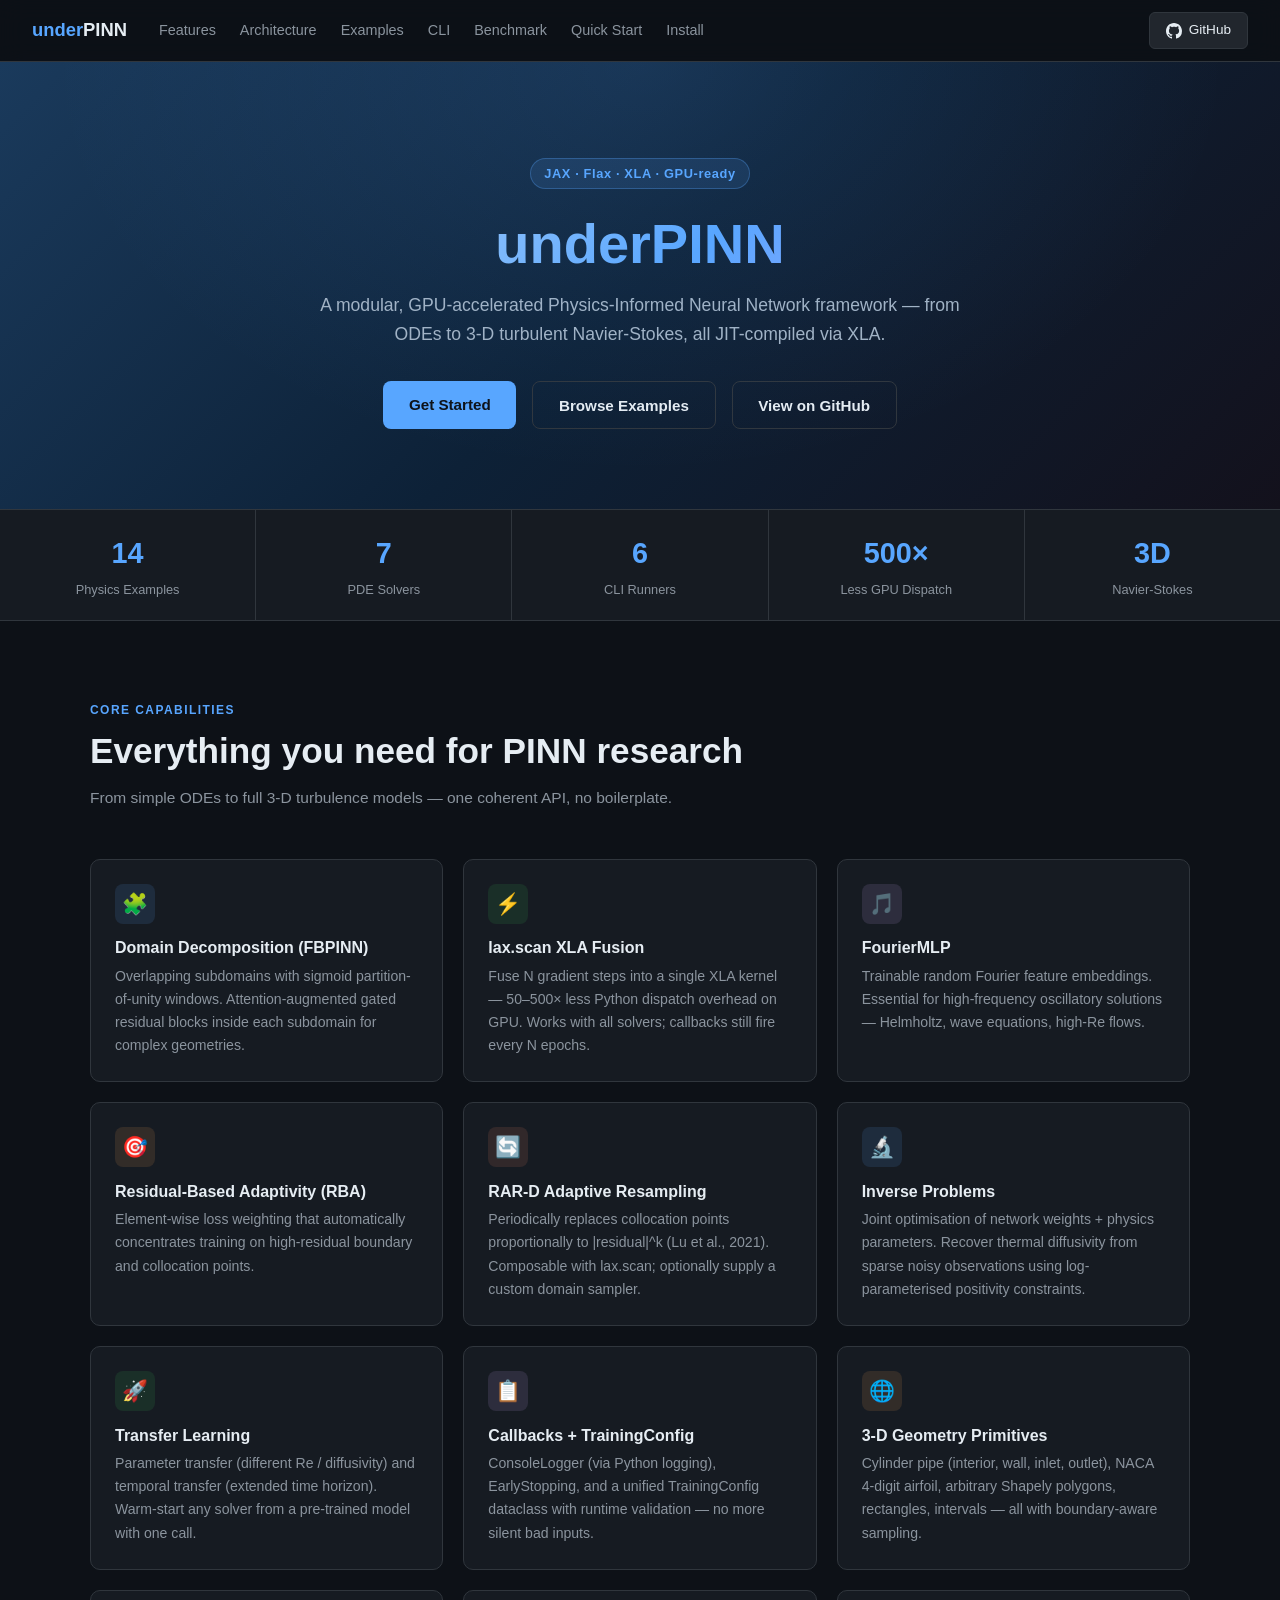
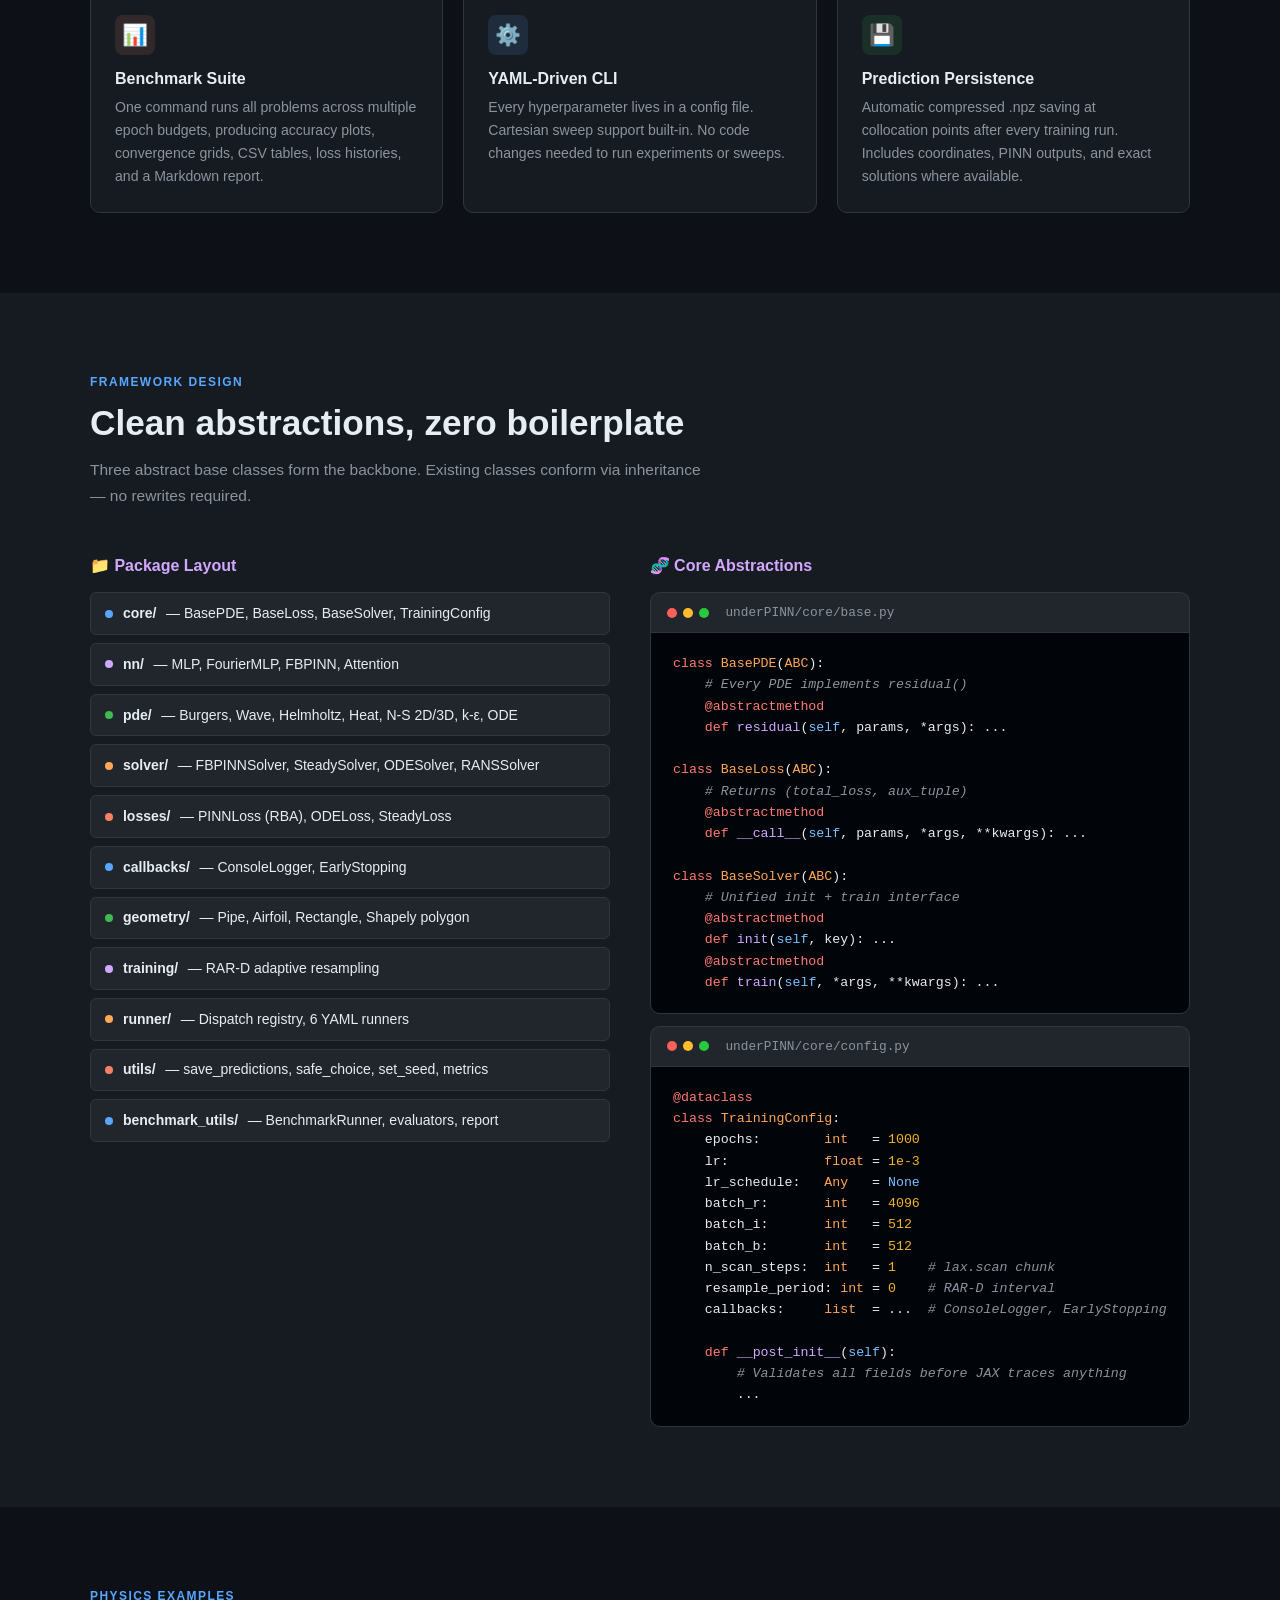
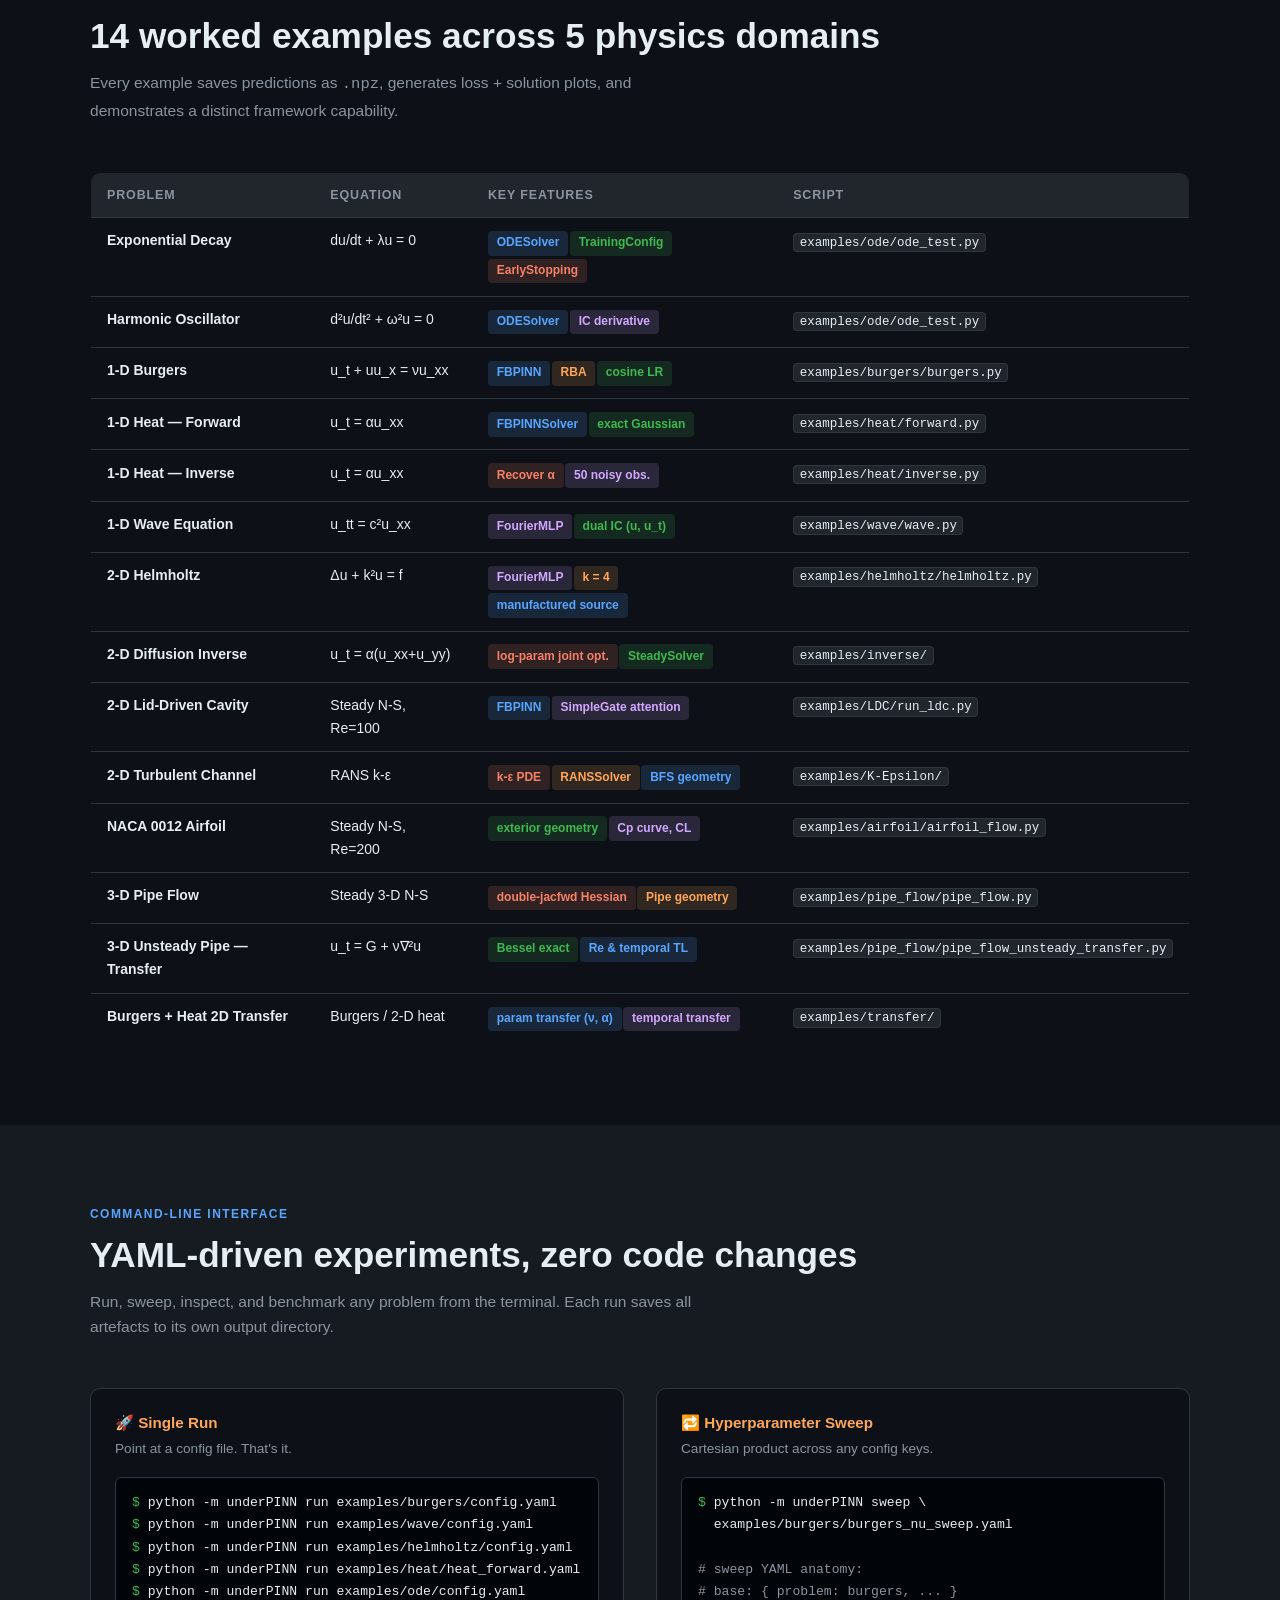
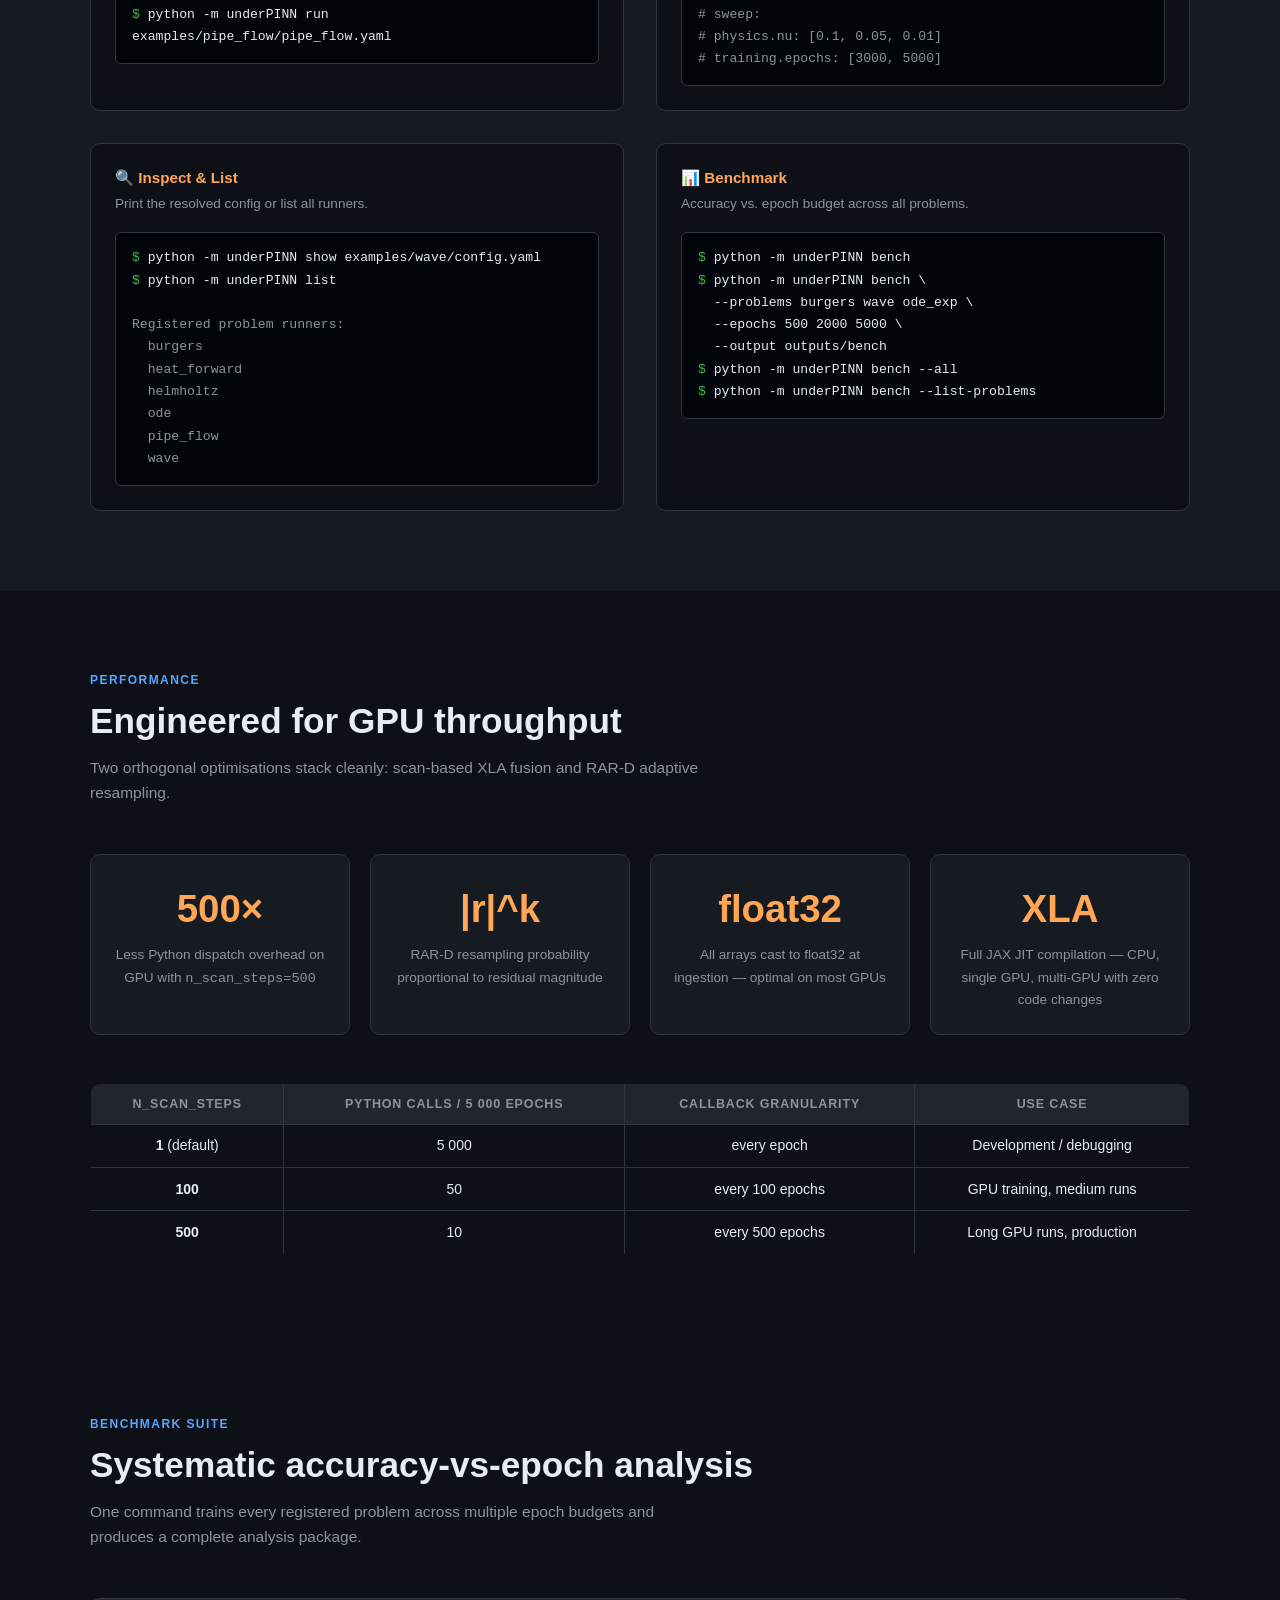
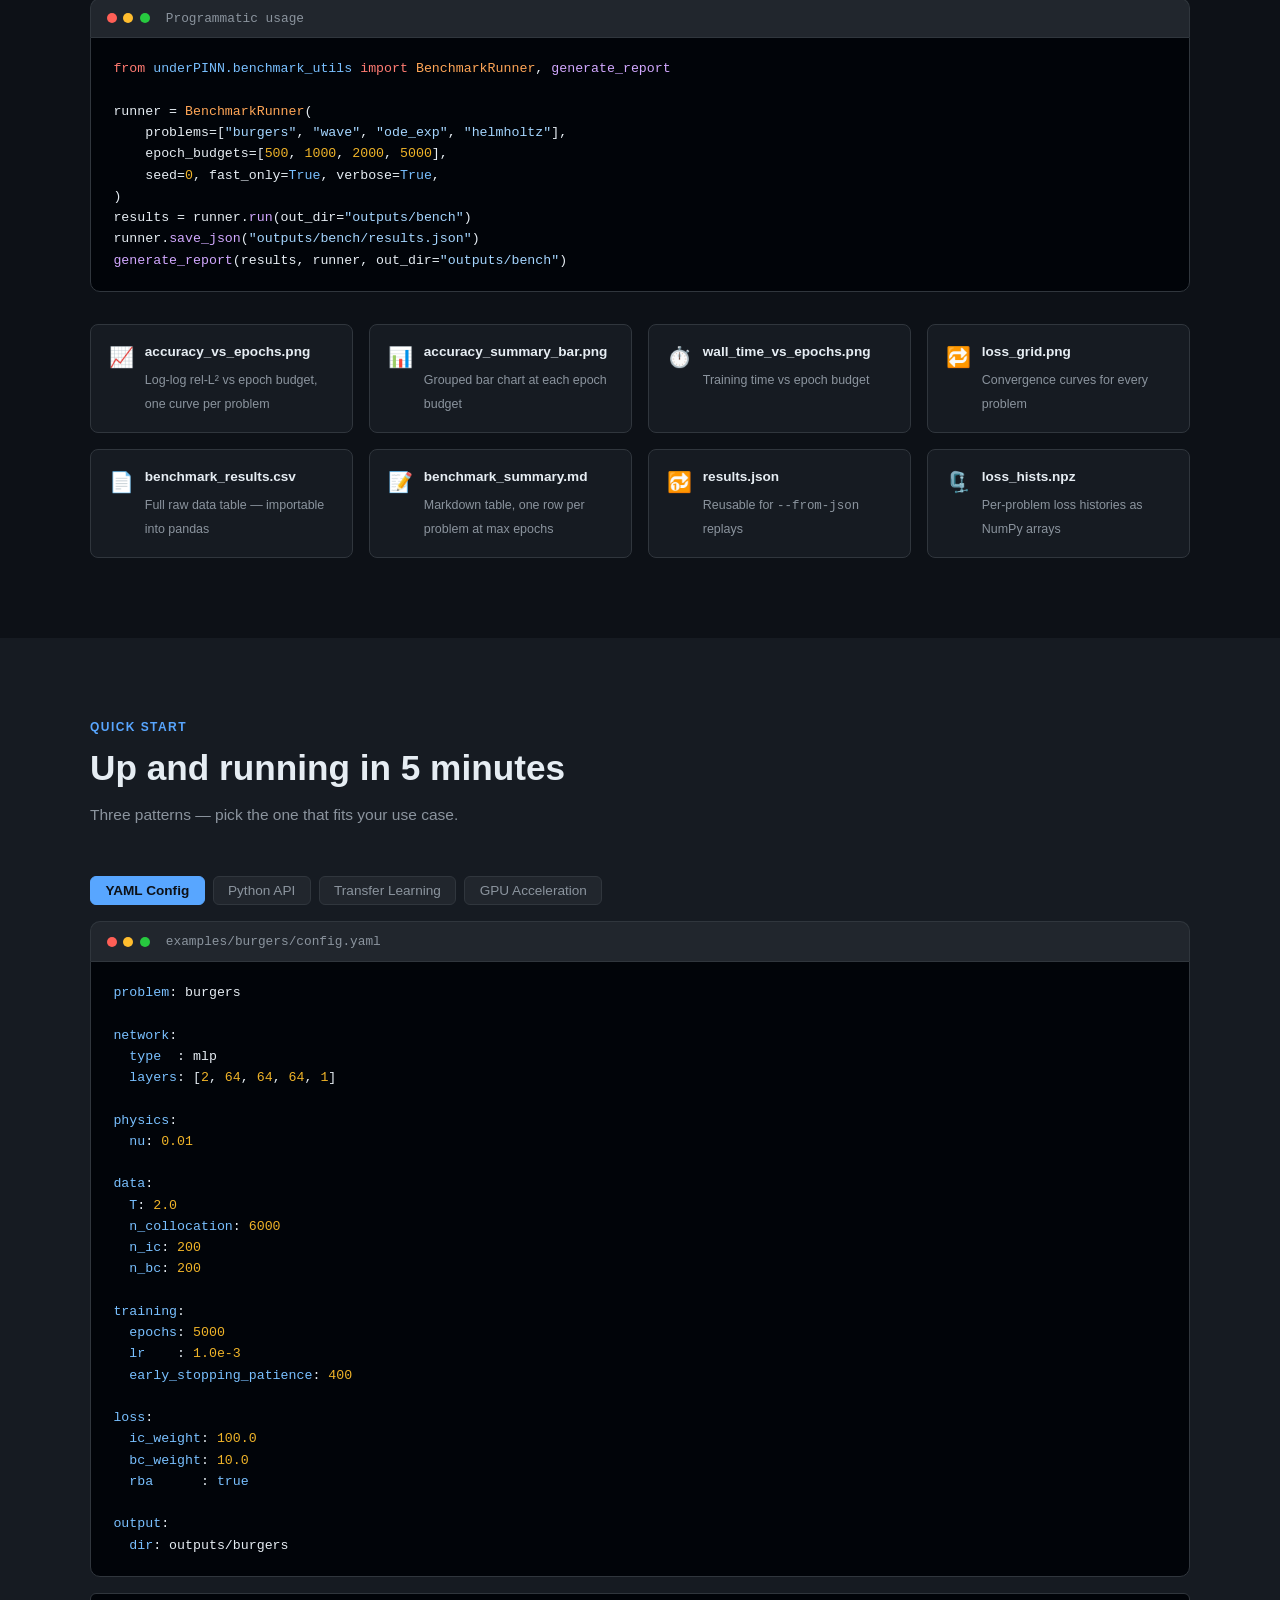
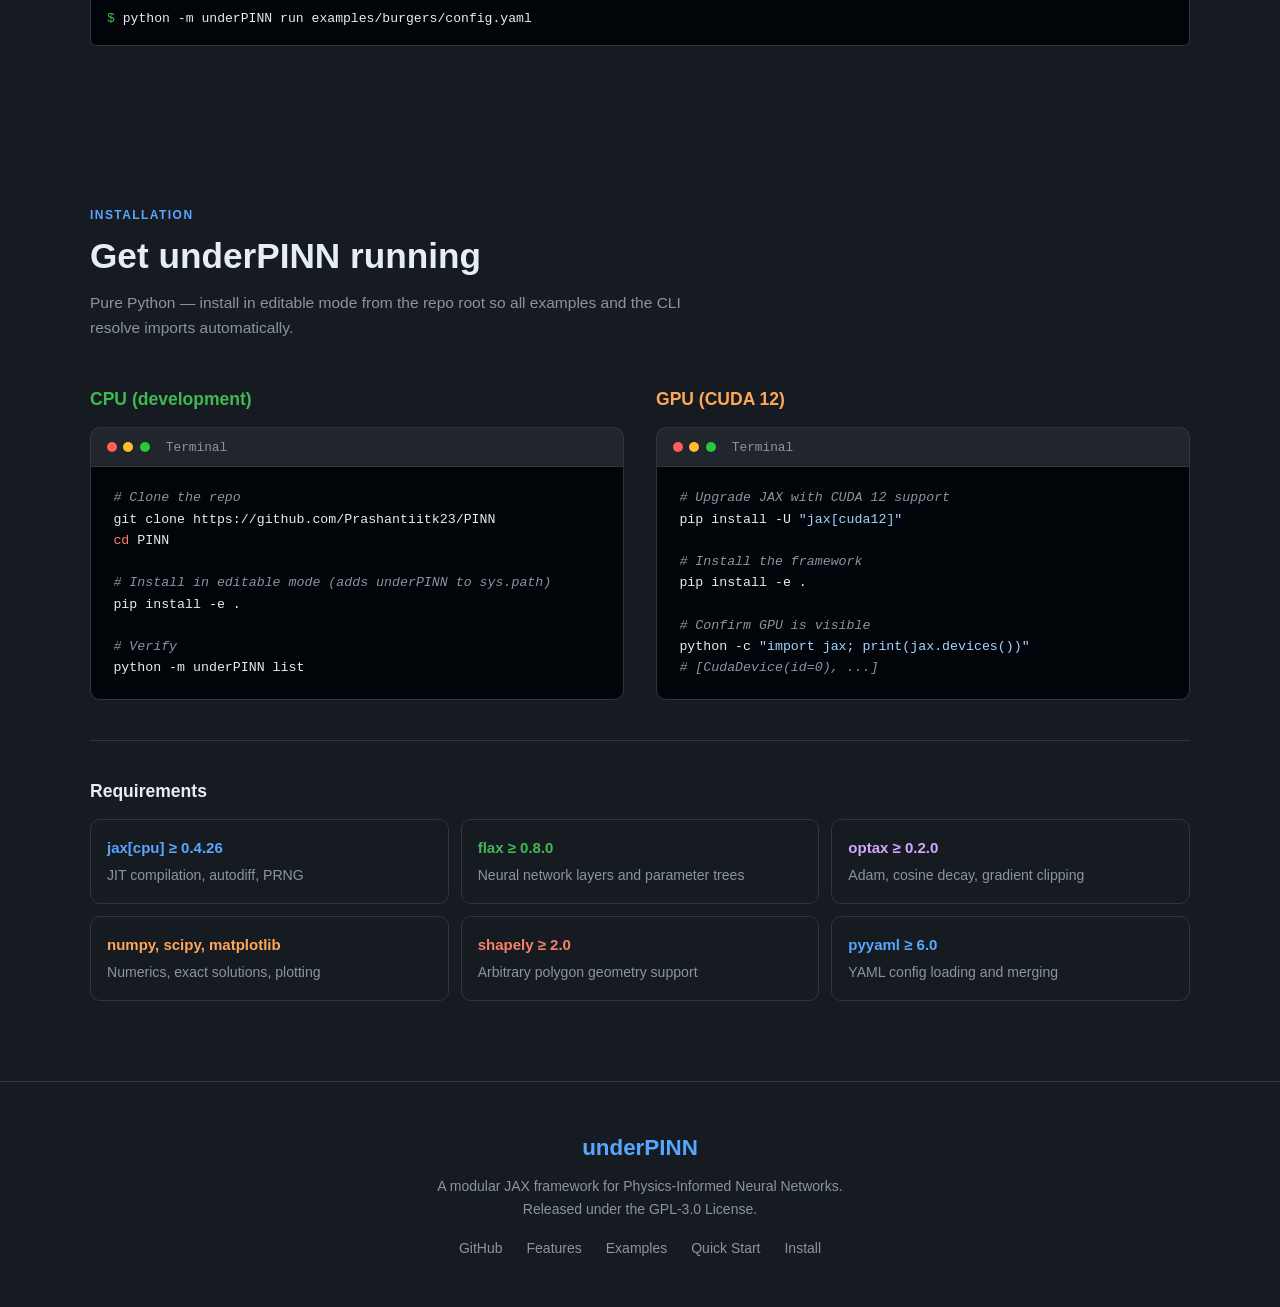
==== docs/index.html @ 2e5c7f1a "config update" ====
<!DOCTYPE html>
<html lang="en">
<head>
  <meta charset="UTF-8" />
  <meta name="viewport" content="width=device-width, initial-scale=1.0" />
  <title>underPINN — JAX Physics-Informed Neural Network Framework</title>
  <style>
    /* ── Reset & tokens ───────────────────────────────────────────────── */
    *, *::before, *::after { box-sizing: border-box; margin: 0; padding: 0; }
    :root {
      --bg:       #0d1117;
      --bg2:      #161b22;
      --bg3:      #21262d;
      --border:   #30363d;
      --text:     #e6edf3;
      --muted:    #8b949e;
      --accent:   #58a6ff;
      --accent2:  #3fb950;
      --accent3:  #f78166;
      --accent4:  #d2a8ff;
      --accent5:  #ffa657;
      --grad:     linear-gradient(135deg, #1a3a5c 0%, #0d2137 50%, #13111c 100%);
      --card-shadow: 0 4px 24px rgba(0,0,0,.5);
      --r: 10px;
      --mono: 'Fira Code', 'Cascadia Code', 'Consolas', monospace;
    }
    html { scroll-behavior: smooth; }
    body {
      background: var(--bg);
      color: var(--text);
      font-family: -apple-system, BlinkMacSystemFont, 'Segoe UI', Roboto, sans-serif;
      line-height: 1.65;
      font-size: 15px;
    }
    a { color: var(--accent); text-decoration: none; }
    a:hover { text-decoration: underline; }
    h1,h2,h3,h4 { font-weight: 700; line-height: 1.25; }

    /* ── Nav ──────────────────────────────────────────────────────────── */
    nav {
      position: sticky; top: 0; z-index: 100;
      background: rgba(13,17,23,.92);
      backdrop-filter: blur(12px);
      border-bottom: 1px solid var(--border);
      display: flex; align-items: center; gap: 2rem;
      padding: .75rem 2rem;
    }
    .nav-brand {
      font-size: 1.15rem; font-weight: 800;
      color: var(--accent); white-space: nowrap;
    }
    .nav-brand span { color: var(--text); }
    .nav-links { display: flex; gap: 1.5rem; flex-wrap: wrap; }
    .nav-links a { color: var(--muted); font-size: .9rem; }
    .nav-links a:hover { color: var(--text); text-decoration: none; }
    .nav-right { margin-left: auto; }
    .btn-gh {
      background: var(--bg3); border: 1px solid var(--border);
      color: var(--text); padding: .4rem 1rem; border-radius: 6px;
      font-size: .85rem; display: flex; align-items: center; gap: .4rem;
    }
    .btn-gh:hover { background: var(--border); text-decoration: none; }

    /* ── Hero ─────────────────────────────────────────────────────────── */
    .hero {
      background: var(--grad);
      padding: 6rem 2rem 5rem;
      text-align: center;
      position: relative; overflow: hidden;
    }
    .hero::before {
      content: '';
      position: absolute; inset: 0;
      background: radial-gradient(ellipse at 50% 0%, rgba(88,166,255,.12) 0%, transparent 65%);
      pointer-events: none;
    }
    .hero-badge {
      display: inline-block;
      background: rgba(88,166,255,.12); border: 1px solid rgba(88,166,255,.3);
      color: var(--accent); padding: .25rem .85rem; border-radius: 999px;
      font-size: .8rem; font-weight: 600; letter-spacing: .05em;
      margin-bottom: 1.25rem;
    }
    .hero h1 {
      font-size: clamp(2.2rem, 5vw, 3.5rem);
      background: linear-gradient(135deg, #e6edf3 0%, #58a6ff 55%, #d2a8ff 100%);
      -webkit-background-clip: text; -webkit-text-fill-color: transparent;
      background-clip: text;
      margin-bottom: .75rem;
    }
    .hero p {
      max-width: 660px; margin: 0 auto 2rem;
      color: #a3b3c4; font-size: 1.1rem;
    }
    .hero-buttons { display: flex; gap: 1rem; justify-content: center; flex-wrap: wrap; }
    .btn-primary {
      background: var(--accent); color: #0d1117; font-weight: 700;
      padding: .65rem 1.6rem; border-radius: 8px; font-size: .95rem;
    }
    .btn-primary:hover { background: #79baff; text-decoration: none; }
    .btn-outline {
      background: transparent; color: var(--text); font-weight: 600;
      padding: .65rem 1.6rem; border-radius: 8px; font-size: .95rem;
      border: 1px solid var(--border);
    }
    .btn-outline:hover { background: var(--bg3); text-decoration: none; }

    /* ── Stats bar ────────────────────────────────────────────────────── */
    .stats-bar {
      background: var(--bg2); border-top: 1px solid var(--border);
      border-bottom: 1px solid var(--border);
      display: flex; justify-content: center; gap: 0; flex-wrap: wrap;
    }
    .stat {
      padding: 1.25rem 2.5rem; text-align: center;
      border-right: 1px solid var(--border); flex: 1; min-width: 140px;
    }
    .stat:last-child { border-right: none; }
    .stat-number { font-size: 1.8rem; font-weight: 800; color: var(--accent); }
    .stat-label { font-size: .8rem; color: var(--muted); margin-top: .1rem; }

    /* ── Section layout ───────────────────────────────────────────────── */
    section { padding: 5rem 2rem; }
    .container { max-width: 1100px; margin: 0 auto; }
    .section-tag {
      text-transform: uppercase; letter-spacing: .12em;
      font-size: .75rem; color: var(--accent); font-weight: 700;
      margin-bottom: .5rem;
    }
    .section-title {
      font-size: clamp(1.6rem, 3vw, 2.2rem);
      margin-bottom: .75rem;
    }
    .section-sub {
      color: var(--muted); max-width: 620px;
      margin-bottom: 3rem; font-size: .97rem;
    }

    /* ── Feature grid ─────────────────────────────────────────────────── */
    .feature-grid {
      display: grid;
      grid-template-columns: repeat(auto-fill, minmax(300px, 1fr));
      gap: 1.25rem;
    }
    .feature-card {
      background: var(--bg2); border: 1px solid var(--border);
      border-radius: var(--r); padding: 1.5rem;
      transition: border-color .2s, transform .2s;
    }
    .feature-card:hover { border-color: var(--accent); transform: translateY(-2px); }
    .feature-icon {
      width: 40px; height: 40px; border-radius: 8px;
      display: flex; align-items: center; justify-content: center;
      font-size: 1.3rem; margin-bottom: .9rem;
    }
    .feature-card h3 { font-size: 1rem; margin-bottom: .4rem; }
    .feature-card p { color: var(--muted); font-size: .88rem; }

    /* ── Architecture ─────────────────────────────────────────────────── */
    .arch-section { background: var(--bg2); }
    .arch-grid {
      display: grid; grid-template-columns: 1fr 1fr; gap: 2.5rem;
    }
    @media (max-width: 720px) { .arch-grid { grid-template-columns: 1fr; } }
    .arch-panel h3 {
      font-size: 1rem; color: var(--accent4); margin-bottom: 1rem;
    }
    .layer-list { list-style: none; display: flex; flex-direction: column; gap: .5rem; }
    .layer-item {
      background: var(--bg3); border: 1px solid var(--border);
      border-radius: 6px; padding: .55rem .9rem;
      font-size: .875rem; display: flex; align-items: center; gap: .6rem;
    }
    .layer-dot {
      width: 8px; height: 8px; border-radius: 50%; flex-shrink: 0;
    }
    .dot-blue  { background: var(--accent); }
    .dot-green { background: var(--accent2); }
    .dot-red   { background: var(--accent3); }
    .dot-purple{ background: var(--accent4); }
    .dot-orange{ background: var(--accent5); }

    /* ── Code block ───────────────────────────────────────────────────── */
    pre {
      background: #010409; border: 1px solid var(--border);
      border-radius: var(--r); padding: 1.25rem 1.4rem;
      overflow-x: auto; font-family: var(--mono);
      font-size: .83rem; line-height: 1.6;
    }
    .code-header {
      background: var(--bg3); border: 1px solid var(--border);
      border-bottom: none; border-radius: var(--r) var(--r) 0 0;
      padding: .55rem 1rem; display: flex; align-items: center; gap: .5rem;
      font-family: var(--mono); font-size: .8rem; color: var(--muted);
    }
    .code-header + pre { border-radius: 0 0 var(--r) var(--r); margin-top: 0; }
    .dot-row { display: flex; gap: .4rem; margin-right: .5rem; }
    .dot-row span { width: 10px; height: 10px; border-radius: 50%; display: block; }
    .d1 { background: #ff5f56; } .d2 { background: #ffbd2e; } .d3 { background: #27c93f; }

    /* ── Syntax colors ────────────────────────────────────────────────── */
    .kw  { color: #ff7b72; }
    .fn  { color: #d2a8ff; }
    .st  { color: #a5d6ff; }
    .cm  { color: #8b949e; font-style: italic; }
    .nm  { color: #79c0ff; }
    .op  { color: #e6edf3; }
    .nu  { color: #f0b429; }
    .cls { color: #ffa657; }

    /* ── Examples table ───────────────────────────────────────────────── */
    .examples-section { background: var(--bg); }
    .table-wrap { overflow-x: auto; }
    table {
      width: 100%; border-collapse: collapse; font-size: .875rem;
      border: 1px solid var(--border); border-radius: var(--r); overflow: hidden;
    }
    thead { background: var(--bg3); }
    th {
      padding: .75rem 1rem; text-align: left; font-size: .78rem;
      text-transform: uppercase; letter-spacing: .07em; color: var(--muted);
    }
    td { padding: .7rem 1rem; border-top: 1px solid var(--border); vertical-align: top; }
    tr:hover td { background: rgba(88,166,255,.04); }
    .tag {
      display: inline-block; padding: .15rem .55rem; border-radius: 4px;
      font-size: .75rem; font-weight: 600; margin: .1rem .1rem .1rem 0;
    }
    .tag-blue   { background: rgba(88,166,255,.15); color: var(--accent); }
    .tag-green  { background: rgba(63,185,80,.15);  color: var(--accent2); }
    .tag-red    { background: rgba(247,129,102,.15);color: var(--accent3); }
    .tag-purple { background: rgba(210,168,255,.15);color: var(--accent4); }
    .tag-orange { background: rgba(255,166,87,.15); color: var(--accent5); }
    td code {
      font-family: var(--mono); font-size: .78rem;
      background: var(--bg3); padding: .1rem .35rem;
      border-radius: 4px; border: 1px solid var(--border);
    }

    /* ── CLI section ──────────────────────────────────────────────────── */
    .cli-section { background: var(--bg2); }
    .cli-grid { display: grid; grid-template-columns: 1fr 1fr; gap: 2rem; }
    @media (max-width: 720px) { .cli-grid { grid-template-columns: 1fr; } }
    .cli-card {
      background: var(--bg); border: 1px solid var(--border);
      border-radius: var(--r); padding: 1.5rem;
    }
    .cli-card h3 {
      font-size: .95rem; color: var(--accent5); margin-bottom: .4rem;
    }
    .cli-card p { font-size: .85rem; color: var(--muted); margin-bottom: 1rem; }
    .shell {
      background: #010409; border: 1px solid var(--border);
      border-radius: 6px; padding: .9rem 1rem;
      font-family: var(--mono); font-size: .82rem; line-height: 1.7;
    }
    .shell .prompt { color: var(--accent2); user-select: none; }
    .shell .cmd    { color: var(--text); }
    .shell .cmt    { color: var(--muted); }

    /* ── Performance section ──────────────────────────────────────────── */
    .perf-section { background: var(--bg); }
    .perf-grid {
      display: grid; grid-template-columns: repeat(auto-fill, minmax(260px, 1fr));
      gap: 1.25rem; margin-bottom: 3rem;
    }
    .perf-card {
      background: var(--bg2); border: 1px solid var(--border);
      border-radius: var(--r); padding: 1.4rem; text-align: center;
    }
    .perf-card .big { font-size: 2.4rem; font-weight: 800; color: var(--accent5); }
    .perf-card .desc { font-size: .85rem; color: var(--muted); margin-top: .25rem; }
    .scan-table { width: 100%; border-collapse: collapse; font-size: .875rem; margin-top: 1rem; }
    .scan-table th, .scan-table td {
      padding: .6rem 1rem; border: 1px solid var(--border); text-align: center;
    }
    .scan-table thead { background: var(--bg3); }

    /* ── Quickstart ───────────────────────────────────────────────────── */
    .qs-section { background: var(--bg2); }
    .qs-tabs { display: flex; gap: .5rem; margin-bottom: 1rem; }
    .tab-btn {
      background: var(--bg3); border: 1px solid var(--border);
      color: var(--muted); padding: .4rem .9rem; border-radius: 6px;
      cursor: pointer; font-size: .85rem;
    }
    .tab-btn.active { background: var(--accent); color: #0d1117; font-weight: 700; border-color: var(--accent); }
    .tab-content { display: none; }
    .tab-content.active { display: block; }

    /* ── Benchmark ────────────────────────────────────────────────────── */
    .bench-section { background: var(--bg); }
    .bench-outputs {
      display: grid; grid-template-columns: repeat(auto-fill, minmax(220px, 1fr));
      gap: 1rem; margin-top: 2rem;
    }
    .bench-file {
      background: var(--bg2); border: 1px solid var(--border);
      border-radius: 8px; padding: 1rem 1.1rem;
      display: flex; gap: .7rem; align-items: flex-start;
    }
    .bench-file-icon { font-size: 1.25rem; flex-shrink: 0; }
    .bench-file strong { font-size: .85rem; display: block; margin-bottom: .2rem; }
    .bench-file span { font-size: .78rem; color: var(--muted); }

    /* ── Install ──────────────────────────────────────────────────────── */
    .install-section { background: var(--bg2); }
    .install-grid { display: grid; grid-template-columns: 1fr 1fr; gap: 2rem; }
    @media (max-width: 720px) { .install-grid { grid-template-columns: 1fr; } }

    /* ── Footer ───────────────────────────────────────────────────────── */
    footer {
      background: var(--bg2); border-top: 1px solid var(--border);
      padding: 3rem 2rem; text-align: center;
    }
    .footer-inner { max-width: 600px; margin: 0 auto; }
    .footer-logo { font-size: 1.4rem; font-weight: 800; color: var(--accent); margin-bottom: .5rem; }
    footer p { color: var(--muted); font-size: .875rem; margin-bottom: 1rem; }
    .footer-links { display: flex; gap: 1.5rem; justify-content: center; flex-wrap: wrap; }
    .footer-links a { color: var(--muted); font-size: .875rem; }
    .footer-links a:hover { color: var(--text); }

    /* ── Misc ─────────────────────────────────────────────────────────── */
    .divider { border: none; border-top: 1px solid var(--border); margin: 2.5rem 0; }
    @media (max-width: 600px) {
      nav { padding: .6rem 1rem; }
      .nav-links { display: none; }
      section { padding: 3.5rem 1.2rem; }
      .stats-bar { flex-direction: column; }
      .stat { border-right: none; border-bottom: 1px solid var(--border); }
    }
  </style>
</head>
<body>

<!-- ─── Navigation ────────────────────────────────────────────────────────── -->
<nav>
  <div class="nav-brand">under<span>PINN</span></div>
  <div class="nav-links">
    <a href="#features">Features</a>
    <a href="#architecture">Architecture</a>
    <a href="#examples">Examples</a>
    <a href="#cli">CLI</a>
    <a href="#benchmark">Benchmark</a>
    <a href="#quickstart">Quick Start</a>
    <a href="#install">Install</a>
  </div>
  <div class="nav-right">
    <a href="https://github.com/Prashantiitk23/PINN" class="btn-gh" target="_blank">
      <svg width="16" height="16" viewBox="0 0 24 24" fill="currentColor">
        <path d="M12 0C5.37 0 0 5.37 0 12c0 5.31 3.435 9.795 8.205 11.385.6.105.825-.255.825-.57 0-.285-.015-1.23-.015-2.235-3.015.555-3.795-.735-4.035-1.41-.135-.345-.72-1.41-1.23-1.695-.42-.225-1.02-.78-.015-.795.945-.015 1.62.87 1.845 1.23 1.08 1.815 2.805 1.305 3.495.99.105-.78.42-1.305.765-1.605-2.67-.3-5.46-1.335-5.46-5.925 0-1.305.465-2.385 1.23-3.225-.12-.3-.54-1.53.12-3.18 0 0 1.005-.315 3.3 1.23.96-.27 1.98-.405 3-.405s2.04.135 3 .405c2.295-1.56 3.3-1.23 3.3-1.23.66 1.65.24 2.88.12 3.18.765.84 1.23 1.905 1.23 3.225 0 4.605-2.805 5.625-5.475 5.925.435.375.81 1.095.81 2.22 0 1.605-.015 2.895-.015 3.3 0 .315.225.69.825.57A12.02 12.02 0 0 0 24 12c0-6.63-5.37-12-12-12z"/>
      </svg>
      GitHub
    </a>
  </div>
</nav>

<!-- ─── Hero ──────────────────────────────────────────────────────────────── -->
<section class="hero">
  <div class="hero-badge">JAX · Flax · XLA · GPU-ready</div>
  <h1>underPINN</h1>
  <p>A modular, GPU-accelerated Physics-Informed Neural Network framework — from ODEs to 3-D turbulent Navier-Stokes, all JIT-compiled via XLA.</p>
  <div class="hero-buttons">
    <a href="#quickstart" class="btn-primary">Get Started</a>
    <a href="#examples" class="btn-outline">Browse Examples</a>
    <a href="https://github.com/Prashantiitk23/PINN" class="btn-outline" target="_blank">View on GitHub</a>
  </div>
</section>

<!-- ─── Stats bar ─────────────────────────────────────────────────────────── -->
<div class="stats-bar">
  <div class="stat"><div class="stat-number">14</div><div class="stat-label">Physics Examples</div></div>
  <div class="stat"><div class="stat-number">7</div><div class="stat-label">PDE Solvers</div></div>
  <div class="stat"><div class="stat-number">6</div><div class="stat-label">CLI Runners</div></div>
  <div class="stat"><div class="stat-number">500×</div><div class="stat-label">Less GPU Dispatch</div></div>
  <div class="stat"><div class="stat-number">3D</div><div class="stat-label">Navier-Stokes</div></div>
</div>

<!-- ─── Features ─────────────────────────────────────────────────────────── -->
<section id="features">
  <div class="container">
    <div class="section-tag">Core Capabilities</div>
    <h2 class="section-title">Everything you need for PINN research</h2>
    <p class="section-sub">From simple ODEs to full 3-D turbulence models — one coherent API, no boilerplate.</p>

    <div class="feature-grid">
      <div class="feature-card">
        <div class="feature-icon" style="background:rgba(88,166,255,.12)">🧩</div>
        <h3>Domain Decomposition (FBPINN)</h3>
        <p>Overlapping subdomains with sigmoid partition-of-unity windows. Attention-augmented gated residual blocks inside each subdomain for complex geometries.</p>
      </div>
      <div class="feature-card">
        <div class="feature-icon" style="background:rgba(63,185,80,.12)">⚡</div>
        <h3>lax.scan XLA Fusion</h3>
        <p>Fuse N gradient steps into a single XLA kernel — 50–500× less Python dispatch overhead on GPU. Works with all solvers; callbacks still fire every N epochs.</p>
      </div>
      <div class="feature-card">
        <div class="feature-icon" style="background:rgba(210,168,255,.12)">🎵</div>
        <h3>FourierMLP</h3>
        <p>Trainable random Fourier feature embeddings. Essential for high-frequency oscillatory solutions — Helmholtz, wave equations, high-Re flows.</p>
      </div>
      <div class="feature-card">
        <div class="feature-icon" style="background:rgba(255,166,87,.12)">🎯</div>
        <h3>Residual-Based Adaptivity (RBA)</h3>
        <p>Element-wise loss weighting that automatically concentrates training on high-residual boundary and collocation points.</p>
      </div>
      <div class="feature-card">
        <div class="feature-icon" style="background:rgba(247,129,102,.12)">🔄</div>
        <h3>RAR-D Adaptive Resampling</h3>
        <p>Periodically replaces collocation points proportionally to |residual|^k (Lu et al., 2021). Composable with lax.scan; optionally supply a custom domain sampler.</p>
      </div>
      <div class="feature-card">
        <div class="feature-icon" style="background:rgba(88,166,255,.12)">🔬</div>
        <h3>Inverse Problems</h3>
        <p>Joint optimisation of network weights + physics parameters. Recover thermal diffusivity from sparse noisy observations using log-parameterised positivity constraints.</p>
      </div>
      <div class="feature-card">
        <div class="feature-icon" style="background:rgba(63,185,80,.12)">🚀</div>
        <h3>Transfer Learning</h3>
        <p>Parameter transfer (different Re / diffusivity) and temporal transfer (extended time horizon). Warm-start any solver from a pre-trained model with one call.</p>
      </div>
      <div class="feature-card">
        <div class="feature-icon" style="background:rgba(210,168,255,.12)">📋</div>
        <h3>Callbacks + TrainingConfig</h3>
        <p>ConsoleLogger (via Python logging), EarlyStopping, and a unified TrainingConfig dataclass with runtime validation — no more silent bad inputs.</p>
      </div>
      <div class="feature-card">
        <div class="feature-icon" style="background:rgba(255,166,87,.12)">🌐</div>
        <h3>3-D Geometry Primitives</h3>
        <p>Cylinder pipe (interior, wall, inlet, outlet), NACA 4-digit airfoil, arbitrary Shapely polygons, rectangles, intervals — all with boundary-aware sampling.</p>
      </div>
      <div class="feature-card">
        <div class="feature-icon" style="background:rgba(247,129,102,.12)">📊</div>
        <h3>Benchmark Suite</h3>
        <p>One command runs all problems across multiple epoch budgets, producing accuracy plots, convergence grids, CSV tables, loss histories, and a Markdown report.</p>
      </div>
      <div class="feature-card">
        <div class="feature-icon" style="background:rgba(88,166,255,.12)">⚙️</div>
        <h3>YAML-Driven CLI</h3>
        <p>Every hyperparameter lives in a config file. Cartesian sweep support built-in. No code changes needed to run experiments or sweeps.</p>
      </div>
      <div class="feature-card">
        <div class="feature-icon" style="background:rgba(63,185,80,.12)">💾</div>
        <h3>Prediction Persistence</h3>
        <p>Automatic compressed .npz saving at collocation points after every training run. Includes coordinates, PINN outputs, and exact solutions where available.</p>
      </div>
    </div>
  </div>
</section>

<!-- ─── Architecture ──────────────────────────────────────────────────────── -->
<section id="architecture" class="arch-section">
  <div class="container">
    <div class="section-tag">Framework Design</div>
    <h2 class="section-title">Clean abstractions, zero boilerplate</h2>
    <p class="section-sub">Three abstract base classes form the backbone. Existing classes conform via inheritance — no rewrites required.</p>

    <div class="arch-grid">
      <!-- Module tree -->
      <div class="arch-panel">
        <h3>📁 Package Layout</h3>
        <ul class="layer-list">
          <li class="layer-item"><span class="layer-dot dot-blue"></span><strong>core/</strong> — BasePDE, BaseLoss, BaseSolver, TrainingConfig</li>
          <li class="layer-item"><span class="layer-dot dot-purple"></span><strong>nn/</strong> — MLP, FourierMLP, FBPINN, Attention</li>
          <li class="layer-item"><span class="layer-dot dot-green"></span><strong>pde/</strong> — Burgers, Wave, Helmholtz, Heat, N-S 2D/3D, k-ε, ODE</li>
          <li class="layer-item"><span class="layer-dot dot-orange"></span><strong>solver/</strong> — FBPINNSolver, SteadySolver, ODESolver, RANSSolver</li>
          <li class="layer-item"><span class="layer-dot dot-red"></span><strong>losses/</strong> — PINNLoss (RBA), ODELoss, SteadyLoss</li>
          <li class="layer-item"><span class="layer-dot dot-blue"></span><strong>callbacks/</strong> — ConsoleLogger, EarlyStopping</li>
          <li class="layer-item"><span class="layer-dot dot-green"></span><strong>geometry/</strong> — Pipe, Airfoil, Rectangle, Shapely polygon</li>
          <li class="layer-item"><span class="layer-dot dot-purple"></span><strong>training/</strong> — RAR-D adaptive resampling</li>
          <li class="layer-item"><span class="layer-dot dot-orange"></span><strong>runner/</strong> — Dispatch registry, 6 YAML runners</li>
          <li class="layer-item"><span class="layer-dot dot-red"></span><strong>utils/</strong> — save_predictions, safe_choice, set_seed, metrics</li>
          <li class="layer-item"><span class="layer-dot dot-blue"></span><strong>benchmark_utils/</strong> — BenchmarkRunner, evaluators, report</li>
        </ul>
      </div>

      <!-- Base classes code -->
      <div class="arch-panel">
        <h3>🧬 Core Abstractions</h3>
        <div class="code-header">
          <div class="dot-row"><span class="d1"></span><span class="d2"></span><span class="d3"></span></div>
          underPINN/core/base.py
        </div>
<pre><span class="kw">class</span> <span class="cls">BasePDE</span>(<span class="cls">ABC</span>):
    <span class="cm"># Every PDE implements residual()</span>
    <span class="kw">@abstractmethod</span>
    <span class="kw">def</span> <span class="fn">residual</span>(<span class="nm">self</span>, params, *args): ...

<span class="kw">class</span> <span class="cls">BaseLoss</span>(<span class="cls">ABC</span>):
    <span class="cm"># Returns (total_loss, aux_tuple)</span>
    <span class="kw">@abstractmethod</span>
    <span class="kw">def</span> <span class="fn">__call__</span>(<span class="nm">self</span>, params, *args, **kwargs): ...

<span class="kw">class</span> <span class="cls">BaseSolver</span>(<span class="cls">ABC</span>):
    <span class="cm"># Unified init + train interface</span>
    <span class="kw">@abstractmethod</span>
    <span class="kw">def</span> <span class="fn">init</span>(<span class="nm">self</span>, key): ...
    <span class="kw">@abstractmethod</span>
    <span class="kw">def</span> <span class="fn">train</span>(<span class="nm">self</span>, *args, **kwargs): ...
</pre>
        <div style="height:.75rem"></div>
        <div class="code-header">
          <div class="dot-row"><span class="d1"></span><span class="d2"></span><span class="d3"></span></div>
          underPINN/core/config.py
        </div>
<pre><span class="kw">@dataclass</span>
<span class="kw">class</span> <span class="cls">TrainingConfig</span>:
    epochs:        <span class="cls">int</span>   = <span class="nu">1000</span>
    lr:            <span class="cls">float</span> = <span class="nu">1e-3</span>
    lr_schedule:   <span class="cls">Any</span>   = <span class="nm">None</span>
    batch_r:       <span class="cls">int</span>   = <span class="nu">4096</span>
    batch_i:       <span class="cls">int</span>   = <span class="nu">512</span>
    batch_b:       <span class="cls">int</span>   = <span class="nu">512</span>
    n_scan_steps:  <span class="cls">int</span>   = <span class="nu">1</span>    <span class="cm"># lax.scan chunk</span>
    resample_period: <span class="cls">int</span> = <span class="nu">0</span>    <span class="cm"># RAR-D interval</span>
    callbacks:     <span class="cls">list</span>  = ...  <span class="cm"># ConsoleLogger, EarlyStopping</span>

    <span class="kw">def</span> <span class="fn">__post_init__</span>(<span class="nm">self</span>):
        <span class="cm"># Validates all fields before JAX traces anything</span>
        ...</pre>
      </div>
    </div>
  </div>
</section>

<!-- ─── Examples table ────────────────────────────────────────────────────── -->
<section id="examples" class="examples-section">
  <div class="container">
    <div class="section-tag">Physics Examples</div>
    <h2 class="section-title">14 worked examples across 5 physics domains</h2>
    <p class="section-sub">Every example saves predictions as <code>.npz</code>, generates loss + solution plots, and demonstrates a distinct framework capability.</p>

    <div class="table-wrap">
      <table>
        <thead>
          <tr>
            <th>Problem</th>
            <th>Equation</th>
            <th>Key Features</th>
            <th>Script</th>
          </tr>
        </thead>
        <tbody>
          <tr>
            <td><strong>Exponential Decay</strong></td>
            <td>du/dt + λu = 0</td>
            <td><span class="tag tag-blue">ODESolver</span><span class="tag tag-green">TrainingConfig</span><span class="tag tag-red">EarlyStopping</span></td>
            <td><code>examples/ode/ode_test.py</code></td>
          </tr>
          <tr>
            <td><strong>Harmonic Oscillator</strong></td>
            <td>d²u/dt² + ω²u = 0</td>
            <td><span class="tag tag-blue">ODESolver</span><span class="tag tag-purple">IC derivative</span></td>
            <td><code>examples/ode/ode_test.py</code></td>
          </tr>
          <tr>
            <td><strong>1-D Burgers</strong></td>
            <td>u_t + uu_x = νu_xx</td>
            <td><span class="tag tag-blue">FBPINN</span><span class="tag tag-orange">RBA</span><span class="tag tag-green">cosine LR</span></td>
            <td><code>examples/burgers/burgers.py</code></td>
          </tr>
          <tr>
            <td><strong>1-D Heat — Forward</strong></td>
            <td>u_t = αu_xx</td>
            <td><span class="tag tag-blue">FBPINNSolver</span><span class="tag tag-green">exact Gaussian</span></td>
            <td><code>examples/heat/forward.py</code></td>
          </tr>
          <tr>
            <td><strong>1-D Heat — Inverse</strong></td>
            <td>u_t = αu_xx</td>
            <td><span class="tag tag-red">Recover α</span><span class="tag tag-purple">50 noisy obs.</span></td>
            <td><code>examples/heat/inverse.py</code></td>
          </tr>
          <tr>
            <td><strong>1-D Wave Equation</strong></td>
            <td>u_tt = c²u_xx</td>
            <td><span class="tag tag-purple">FourierMLP</span><span class="tag tag-green">dual IC (u, u_t)</span></td>
            <td><code>examples/wave/wave.py</code></td>
          </tr>
          <tr>
            <td><strong>2-D Helmholtz</strong></td>
            <td>Δu + k²u = f</td>
            <td><span class="tag tag-purple">FourierMLP</span><span class="tag tag-orange">k = 4</span><span class="tag tag-blue">manufactured source</span></td>
            <td><code>examples/helmholtz/helmholtz.py</code></td>
          </tr>
          <tr>
            <td><strong>2-D Diffusion Inverse</strong></td>
            <td>u_t = α(u_xx+u_yy)</td>
            <td><span class="tag tag-red">log-param joint opt.</span><span class="tag tag-green">SteadySolver</span></td>
            <td><code>examples/inverse/</code></td>
          </tr>
          <tr>
            <td><strong>2-D Lid-Driven Cavity</strong></td>
            <td>Steady N-S, Re=100</td>
            <td><span class="tag tag-blue">FBPINN</span><span class="tag tag-purple">SimpleGate attention</span></td>
            <td><code>examples/LDC/run_ldc.py</code></td>
          </tr>
          <tr>
            <td><strong>2-D Turbulent Channel</strong></td>
            <td>RANS k-ε</td>
            <td><span class="tag tag-red">k-ε PDE</span><span class="tag tag-orange">RANSSolver</span><span class="tag tag-blue">BFS geometry</span></td>
            <td><code>examples/K-Epsilon/</code></td>
          </tr>
          <tr>
            <td><strong>NACA 0012 Airfoil</strong></td>
            <td>Steady N-S, Re=200</td>
            <td><span class="tag tag-green">exterior geometry</span><span class="tag tag-purple">Cp curve, CL</span></td>
            <td><code>examples/airfoil/airfoil_flow.py</code></td>
          </tr>
          <tr>
            <td><strong>3-D Pipe Flow</strong></td>
            <td>Steady 3-D N-S</td>
            <td><span class="tag tag-red">double-jacfwd Hessian</span><span class="tag tag-orange">Pipe geometry</span></td>
            <td><code>examples/pipe_flow/pipe_flow.py</code></td>
          </tr>
          <tr>
            <td><strong>3-D Unsteady Pipe — Transfer</strong></td>
            <td>u_t = G + ν∇²u</td>
            <td><span class="tag tag-green">Bessel exact</span><span class="tag tag-blue">Re &amp; temporal TL</span></td>
            <td><code>examples/pipe_flow/pipe_flow_unsteady_transfer.py</code></td>
          </tr>
          <tr>
            <td><strong>Burgers + Heat 2D Transfer</strong></td>
            <td>Burgers / 2-D heat</td>
            <td><span class="tag tag-blue">param transfer (ν, α)</span><span class="tag tag-purple">temporal transfer</span></td>
            <td><code>examples/transfer/</code></td>
          </tr>
        </tbody>
      </table>
    </div>
  </div>
</section>

<!-- ─── CLI ───────────────────────────────────────────────────────────────── -->
<section id="cli" class="cli-section">
  <div class="container">
    <div class="section-tag">Command-Line Interface</div>
    <h2 class="section-title">YAML-driven experiments, zero code changes</h2>
    <p class="section-sub">Run, sweep, inspect, and benchmark any problem from the terminal. Each run saves all artefacts to its own output directory.</p>

    <div class="cli-grid">
      <div class="cli-card">
        <h3>🚀 Single Run</h3>
        <p>Point at a config file. That's it.</p>
        <div class="shell">
          <div><span class="prompt">$ </span><span class="cmd">python -m underPINN run examples/burgers/config.yaml</span></div>
          <div><span class="prompt">$ </span><span class="cmd">python -m underPINN run examples/wave/config.yaml</span></div>
          <div><span class="prompt">$ </span><span class="cmd">python -m underPINN run examples/helmholtz/config.yaml</span></div>
          <div><span class="prompt">$ </span><span class="cmd">python -m underPINN run examples/heat/heat_forward.yaml</span></div>
          <div><span class="prompt">$ </span><span class="cmd">python -m underPINN run examples/ode/config.yaml</span></div>
          <div><span class="prompt">$ </span><span class="cmd">python -m underPINN run examples/pipe_flow/pipe_flow.yaml</span></div>
        </div>
      </div>
      <div class="cli-card">
        <h3>🔁 Hyperparameter Sweep</h3>
        <p>Cartesian product across any config keys.</p>
        <div class="shell">
          <div><span class="prompt">$ </span><span class="cmd">python -m underPINN sweep \</span></div>
          <div><span class="cmd">&nbsp;&nbsp;examples/burgers/burgers_nu_sweep.yaml</span></div>
          <div class="cmt">&nbsp;</div>
          <div class="cmt"># sweep YAML anatomy:</div>
          <div class="cmt"># base: { problem: burgers, ... }</div>
          <div class="cmt"># sweep:</div>
          <div class="cmt">#   physics.nu: [0.1, 0.05, 0.01]</div>
          <div class="cmt">#   training.epochs: [3000, 5000]</div>
        </div>
      </div>
      <div class="cli-card">
        <h3>🔍 Inspect &amp; List</h3>
        <p>Print the resolved config or list all runners.</p>
        <div class="shell">
          <div><span class="prompt">$ </span><span class="cmd">python -m underPINN show examples/wave/config.yaml</span></div>
          <div><span class="prompt">$ </span><span class="cmd">python -m underPINN list</span></div>
          <div class="cmt">&nbsp;</div>
          <div class="cmt">Registered problem runners:</div>
          <div class="cmt">&nbsp;&nbsp;burgers</div>
          <div class="cmt">&nbsp;&nbsp;heat_forward</div>
          <div class="cmt">&nbsp;&nbsp;helmholtz</div>
          <div class="cmt">&nbsp;&nbsp;ode</div>
          <div class="cmt">&nbsp;&nbsp;pipe_flow</div>
          <div class="cmt">&nbsp;&nbsp;wave</div>
        </div>
      </div>
      <div class="cli-card">
        <h3>📊 Benchmark</h3>
        <p>Accuracy vs. epoch budget across all problems.</p>
        <div class="shell">
          <div><span class="prompt">$ </span><span class="cmd">python -m underPINN bench</span></div>
          <div><span class="prompt">$ </span><span class="cmd">python -m underPINN bench \</span></div>
          <div><span class="cmd">&nbsp;&nbsp;--problems burgers wave ode_exp \</span></div>
          <div><span class="cmd">&nbsp;&nbsp;--epochs 500 2000 5000 \</span></div>
          <div><span class="cmd">&nbsp;&nbsp;--output outputs/bench</span></div>
          <div><span class="prompt">$ </span><span class="cmd">python -m underPINN bench --all</span></div>
          <div><span class="prompt">$ </span><span class="cmd">python -m underPINN bench --list-problems</span></div>
        </div>
      </div>
    </div>
  </div>
</section>

<!-- ─── Performance ───────────────────────────────────────────────────────── -->
<section id="performance" class="perf-section">
  <div class="container">
    <div class="section-tag">Performance</div>
    <h2 class="section-title">Engineered for GPU throughput</h2>
    <p class="section-sub">Two orthogonal optimisations stack cleanly: scan-based XLA fusion and RAR-D adaptive resampling.</p>

    <div class="perf-grid">
      <div class="perf-card">
        <div class="big">500×</div>
        <div class="desc">Less Python dispatch overhead on GPU with <code>n_scan_steps=500</code></div>
      </div>
      <div class="perf-card">
        <div class="big">|r|^k</div>
        <div class="desc">RAR-D resampling probability proportional to residual magnitude</div>
      </div>
      <div class="perf-card">
        <div class="big">float32</div>
        <div class="desc">All arrays cast to float32 at ingestion — optimal on most GPUs</div>
      </div>
      <div class="perf-card">
        <div class="big">XLA</div>
        <div class="desc">Full JAX JIT compilation — CPU, single GPU, multi-GPU with zero code changes</div>
      </div>
    </div>

    <table class="scan-table">
      <thead>
        <tr><th>n_scan_steps</th><th>Python calls / 5 000 epochs</th><th>Callback granularity</th><th>Use case</th></tr>
      </thead>
      <tbody>
        <tr><td><strong>1</strong> (default)</td><td>5 000</td><td>every epoch</td><td>Development / debugging</td></tr>
        <tr><td><strong>100</strong></td><td>50</td><td>every 100 epochs</td><td>GPU training, medium runs</td></tr>
        <tr><td><strong>500</strong></td><td>10</td><td>every 500 epochs</td><td>Long GPU runs, production</td></tr>
      </tbody>
    </table>
  </div>
</section>

<!-- ─── Benchmark ─────────────────────────────────────────────────────────── -->
<section id="benchmark" class="bench-section">
  <div class="container">
    <div class="section-tag">Benchmark Suite</div>
    <h2 class="section-title">Systematic accuracy-vs-epoch analysis</h2>
    <p class="section-sub">One command trains every registered problem across multiple epoch budgets and produces a complete analysis package.</p>

    <div class="code-header">
      <div class="dot-row"><span class="d1"></span><span class="d2"></span><span class="d3"></span></div>
      Programmatic usage
    </div>
<pre><span class="kw">from</span> <span class="nm">underPINN.benchmark_utils</span> <span class="kw">import</span> <span class="cls">BenchmarkRunner</span>, <span class="fn">generate_report</span>

runner = <span class="cls">BenchmarkRunner</span>(
    problems=[<span class="st">"burgers"</span>, <span class="st">"wave"</span>, <span class="st">"ode_exp"</span>, <span class="st">"helmholtz"</span>],
    epoch_budgets=[<span class="nu">500</span>, <span class="nu">1000</span>, <span class="nu">2000</span>, <span class="nu">5000</span>],
    seed=<span class="nu">0</span>, fast_only=<span class="nm">True</span>, verbose=<span class="nm">True</span>,
)
results = runner.<span class="fn">run</span>(out_dir=<span class="st">"outputs/bench"</span>)
runner.<span class="fn">save_json</span>(<span class="st">"outputs/bench/results.json"</span>)
<span class="fn">generate_report</span>(results, runner, out_dir=<span class="st">"outputs/bench"</span>)</pre>

    <div class="bench-outputs">
      <div class="bench-file"><div class="bench-file-icon">📈</div><div><strong>accuracy_vs_epochs.png</strong><span>Log-log rel-L² vs epoch budget, one curve per problem</span></div></div>
      <div class="bench-file"><div class="bench-file-icon">📊</div><div><strong>accuracy_summary_bar.png</strong><span>Grouped bar chart at each epoch budget</span></div></div>
      <div class="bench-file"><div class="bench-file-icon">⏱️</div><div><strong>wall_time_vs_epochs.png</strong><span>Training time vs epoch budget</span></div></div>
      <div class="bench-file"><div class="bench-file-icon">🔁</div><div><strong>loss_grid.png</strong><span>Convergence curves for every problem</span></div></div>
      <div class="bench-file"><div class="bench-file-icon">📄</div><div><strong>benchmark_results.csv</strong><span>Full raw data table — importable into pandas</span></div></div>
      <div class="bench-file"><div class="bench-file-icon">📝</div><div><strong>benchmark_summary.md</strong><span>Markdown table, one row per problem at max epochs</span></div></div>
      <div class="bench-file"><div class="bench-file-icon">🔂</div><div><strong>results.json</strong><span>Reusable for <code>--from-json</code> replays</span></div></div>
      <div class="bench-file"><div class="bench-file-icon">🗜️</div><div><strong>loss_hists.npz</strong><span>Per-problem loss histories as NumPy arrays</span></div></div>
    </div>
  </div>
</section>

<!-- ─── Quick Start ────────────────────────────────────────────────────────── -->
<section id="quickstart" class="qs-section">
  <div class="container">
    <div class="section-tag">Quick Start</div>
    <h2 class="section-title">Up and running in 5 minutes</h2>
    <p class="section-sub">Three patterns — pick the one that fits your use case.</p>

    <div class="qs-tabs">
      <button class="tab-btn active" onclick="showTab('yaml')">YAML Config</button>
      <button class="tab-btn" onclick="showTab('api')">Python API</button>
      <button class="tab-btn" onclick="showTab('transfer')">Transfer Learning</button>
      <button class="tab-btn" onclick="showTab('scan')">GPU Acceleration</button>
    </div>

    <div id="tab-yaml" class="tab-content active">
      <div class="code-header">
        <div class="dot-row"><span class="d1"></span><span class="d2"></span><span class="d3"></span></div>
        examples/burgers/config.yaml
      </div>
<pre><span class="nm">problem</span>: burgers

<span class="nm">network</span>:
  <span class="nm">type</span>  : mlp
  <span class="nm">layers</span>: [<span class="nu">2</span>, <span class="nu">64</span>, <span class="nu">64</span>, <span class="nu">64</span>, <span class="nu">1</span>]

<span class="nm">physics</span>:
  <span class="nm">nu</span>: <span class="nu">0.01</span>

<span class="nm">data</span>:
  <span class="nm">T</span>: <span class="nu">2.0</span>
  <span class="nm">n_collocation</span>: <span class="nu">6000</span>
  <span class="nm">n_ic</span>: <span class="nu">200</span>
  <span class="nm">n_bc</span>: <span class="nu">200</span>

<span class="nm">training</span>:
  <span class="nm">epochs</span>: <span class="nu">5000</span>
  <span class="nm">lr</span>    : <span class="nu">1.0e-3</span>
  <span class="nm">early_stopping_patience</span>: <span class="nu">400</span>

<span class="nm">loss</span>:
  <span class="nm">ic_weight</span>: <span class="nu">100.0</span>
  <span class="nm">bc_weight</span>: <span class="nu">10.0</span>
  <span class="nm">rba</span>      : <span class="nm">true</span>

<span class="nm">output</span>:
  <span class="nm">dir</span>: outputs/burgers</pre>
      <div style="height:1rem"></div>
      <div class="shell">
        <div><span class="prompt">$ </span><span class="cmd">python -m underPINN run examples/burgers/config.yaml</span></div>
      </div>
    </div>

    <div id="tab-api" class="tab-content">
      <div class="code-header">
        <div class="dot-row"><span class="d1"></span><span class="d2"></span><span class="d3"></span></div>
        Python API — Burgers PINN
      </div>
<pre><span class="kw">import</span> jax, optax
<span class="kw">from</span> <span class="nm">underPINN.nn.mlp</span>       <span class="kw">import</span> <span class="cls">MLP</span>
<span class="kw">from</span> <span class="nm">underPINN.pde.burgers</span>   <span class="kw">import</span> <span class="cls">BurgersPDE</span>
<span class="kw">from</span> <span class="nm">underPINN.losses.loss</span>    <span class="kw">import</span> <span class="cls">PINNLoss</span>
<span class="kw">from</span> <span class="nm">underPINN.solver.fbpinn</span>  <span class="kw">import</span> <span class="cls">FBPINNSolver</span>
<span class="kw">from</span> <span class="nm">underPINN.core.config</span>   <span class="kw">import</span> <span class="cls">TrainingConfig</span>
<span class="kw">from</span> <span class="nm">underPINN.callbacks.logging</span>       <span class="kw">import</span> <span class="cls">ConsoleLogger</span>
<span class="kw">from</span> <span class="nm">underPINN.callbacks.early_stopping</span> <span class="kw">import</span> <span class="cls">EarlyStopping</span>
<span class="kw">from</span> <span class="nm">underPINN.utils.seed</span>    <span class="kw">import</span> <span class="fn">set_seed</span>

key = <span class="fn">set_seed</span>(<span class="nu">0</span>)   <span class="cm"># seeds Python, NumPy and returns JAX PRNGKey</span>

model  = <span class="cls">MLP</span>(layers=[<span class="nu">2</span>, <span class="nu">64</span>, <span class="nu">64</span>, <span class="nu">64</span>, <span class="nu">1</span>])
pde    = <span class="cls">BurgersPDE</span>(model, nu=<span class="nu">0.01</span>)
loss   = <span class="cls">PINNLoss</span>(model, pde, ic_weight=<span class="nu">100.0</span>, bc_weight=<span class="nu">10.0</span>, rba=<span class="nm">True</span>)
solver = <span class="cls">FBPINNSolver</span>(model, pde, loss=loss)
solver.<span class="fn">init</span>(key)

config = <span class="cls">TrainingConfig</span>(
    epochs      = <span class="nu">5000</span>,
    lr          = <span class="nu">1e-3</span>,
    lr_schedule = optax.<span class="fn">cosine_decay_schedule</span>(<span class="nu">1e-3</span>, <span class="nu">5000</span>, alpha=<span class="nu">1e-2</span>),
    batch_r     = <span class="nu">2048</span>,
    log_every   = <span class="nu">500</span>,
    callbacks   = [<span class="cls">ConsoleLogger</span>(log_every=<span class="nu">500</span>), <span class="cls">EarlyStopping</span>(patience=<span class="nu">400</span>)],
)
solver.<span class="fn">train</span>(*data, config=config)
</pre>
    </div>

    <div id="tab-transfer" class="tab-content">
      <div class="code-header">
        <div class="dot-row"><span class="d1"></span><span class="d2"></span><span class="d3"></span></div>
        Transfer Learning — warm-start from source model
      </div>
<pre><span class="cm"># ── Phase 1: train on source domain ──────────────────────</span>
config_src = <span class="cls">TrainingConfig</span>(
    epochs=<span class="nu">2500</span>, lr=<span class="nu">1e-3</span>,
    callbacks=[<span class="cls">ConsoleLogger</span>(), <span class="cls">EarlyStopping</span>(patience=<span class="nu">300</span>)],
)
solver_src.<span class="fn">init</span>(jax.<span class="fn">random.PRNGKey</span>(<span class="nu">0</span>))
solver_src.<span class="fn">train</span>(*data_src, config=config_src)

<span class="cm"># ── Phase 2: fine-tune on target domain ──────────────────</span>
config_tgt = <span class="cls">TrainingConfig</span>(
    epochs=<span class="nu">2000</span>,
    lr=<span class="nu">3e-4</span>,  <span class="cm"># lower LR for fine-tuning</span>
    callbacks=[<span class="cls">ConsoleLogger</span>(), <span class="cls">EarlyStopping</span>(patience=<span class="nu">200</span>)],
)
solver_tgt.<span class="fn">load_params</span>(solver_src.params)  <span class="cm"># warm start</span>
solver_tgt.<span class="fn">train</span>(*data_tgt, config=config_tgt)

<span class="cm"># Transfer converges 2–3× faster than training from scratch</span>
</pre>
    </div>

    <div id="tab-scan" class="tab-content">
      <div class="code-header">
        <div class="dot-row"><span class="d1"></span><span class="d2"></span><span class="d3"></span></div>
        GPU Acceleration — lax.scan + RAR-D
      </div>
<pre><span class="cm"># Fuse 100 gradient steps per XLA kernel + adaptive resampling</span>
config = <span class="cls">TrainingConfig</span>(
    epochs=<span class="nu">5000</span>,
    lr=<span class="nu">1e-3</span>,
    n_scan_steps=<span class="nu">100</span>,      <span class="cm"># 50 Python calls instead of 5000</span>
    resample_period=<span class="nu">5</span>,     <span class="cm"># RAR-D every 5 outer steps (=500 epochs)</span>
    resample_k=<span class="nu">1.0</span>,        <span class="cm"># probability ∝ |residual|^1</span>
    callbacks=[<span class="cls">ConsoleLogger</span>(log_every=<span class="nu">500</span>)],
)
solver.<span class="fn">train</span>(*data, config=config)

<span class="cm"># Optional: supply a domain sampler for better RAR-D candidates</span>
<span class="kw">from</span> <span class="nm">underPINN.training.resample</span> <span class="kw">import</span> <span class="fn">rar_d_resample</span>

x_r, t_r = <span class="fn">rar_d_resample</span>(
    pde, params, x_r, t_r,
    k=<span class="nu">1.0</span>, n_candidates=<span class="nu">30_000</span>,
    candidate_sampler=<span class="kw">lambda</span> n, key: my_geometry.<span class="fn">sample</span>(n, key),
    key=jax.<span class="fn">random.PRNGKey</span>(<span class="nu">42</span>),
)
</pre>
    </div>
  </div>
</section>

<!-- ─── Install ───────────────────────────────────────────────────────────── -->
<section id="install" class="install-section">
  <div class="container">
    <div class="section-tag">Installation</div>
    <h2 class="section-title">Get underPINN running</h2>
    <p class="section-sub">Pure Python — install in editable mode from the repo root so all examples and the CLI resolve imports automatically.</p>

    <div class="install-grid">
      <div>
        <h3 style="color:var(--accent2);margin-bottom:1rem">CPU (development)</h3>
        <div class="code-header">
          <div class="dot-row"><span class="d1"></span><span class="d2"></span><span class="d3"></span></div>
          Terminal
        </div>
<pre><span class="cm"># Clone the repo</span>
git clone https://github.com/Prashantiitk23/PINN
<span class="kw">cd</span> PINN

<span class="cm"># Install in editable mode (adds underPINN to sys.path)</span>
pip install -e .

<span class="cm"># Verify</span>
python -m underPINN list</pre>
      </div>
      <div>
        <h3 style="color:var(--accent5);margin-bottom:1rem">GPU (CUDA 12)</h3>
        <div class="code-header">
          <div class="dot-row"><span class="d1"></span><span class="d2"></span><span class="d3"></span></div>
          Terminal
        </div>
<pre><span class="cm"># Upgrade JAX with CUDA 12 support</span>
pip install -U <span class="st">"jax[cuda12]"</span>

<span class="cm"># Install the framework</span>
pip install -e .

<span class="cm"># Confirm GPU is visible</span>
python -c <span class="st">"import jax; print(jax.devices())"</span>
<span class="cm"># [CudaDevice(id=0), ...]</span></pre>
      </div>
    </div>

    <hr class="divider">

    <h3 style="margin-bottom:1rem">Requirements</h3>
    <div class="feature-grid" style="gap:.75rem">
      <div class="feature-card" style="padding:1rem">
        <strong style="color:var(--accent)">jax[cpu] ≥ 0.4.26</strong>
        <p style="margin-top:.2rem">JIT compilation, autodiff, PRNG</p>
      </div>
      <div class="feature-card" style="padding:1rem">
        <strong style="color:var(--accent2)">flax ≥ 0.8.0</strong>
        <p style="margin-top:.2rem">Neural network layers and parameter trees</p>
      </div>
      <div class="feature-card" style="padding:1rem">
        <strong style="color:var(--accent4)">optax ≥ 0.2.0</strong>
        <p style="margin-top:.2rem">Adam, cosine decay, gradient clipping</p>
      </div>
      <div class="feature-card" style="padding:1rem">
        <strong style="color:var(--accent5)">numpy, scipy, matplotlib</strong>
        <p style="margin-top:.2rem">Numerics, exact solutions, plotting</p>
      </div>
      <div class="feature-card" style="padding:1rem">
        <strong style="color:var(--accent3)">shapely ≥ 2.0</strong>
        <p style="margin-top:.2rem">Arbitrary polygon geometry support</p>
      </div>
      <div class="feature-card" style="padding:1rem">
        <strong style="color:var(--accent)">pyyaml ≥ 6.0</strong>
        <p style="margin-top:.2rem">YAML config loading and merging</p>
      </div>
    </div>
  </div>
</section>

<!-- ─── Footer ────────────────────────────────────────────────────────────── -->
<footer>
  <div class="footer-inner">
    <div class="footer-logo">underPINN</div>
    <p>A modular JAX framework for Physics-Informed Neural Networks.<br>Released under the GPL-3.0 License.</p>
    <div class="footer-links">
      <a href="https://github.com/Prashantiitk23/PINN" target="_blank">GitHub</a>
      <a href="#features">Features</a>
      <a href="#examples">Examples</a>
      <a href="#quickstart">Quick Start</a>
      <a href="#install">Install</a>
    </div>
  </div>
</footer>

<!-- ─── Tab switching JS ──────────────────────────────────────────────────── -->
<script>
  function showTab(name) {
    document.querySelectorAll('.tab-content').forEach(el => el.classList.remove('active'));
    document.querySelectorAll('.tab-btn').forEach(el => el.classList.remove('active'));
    document.getElementById('tab-' + name).classList.add('active');
    event.currentTarget.classList.add('active');
  }
</script>

</body>
</html>
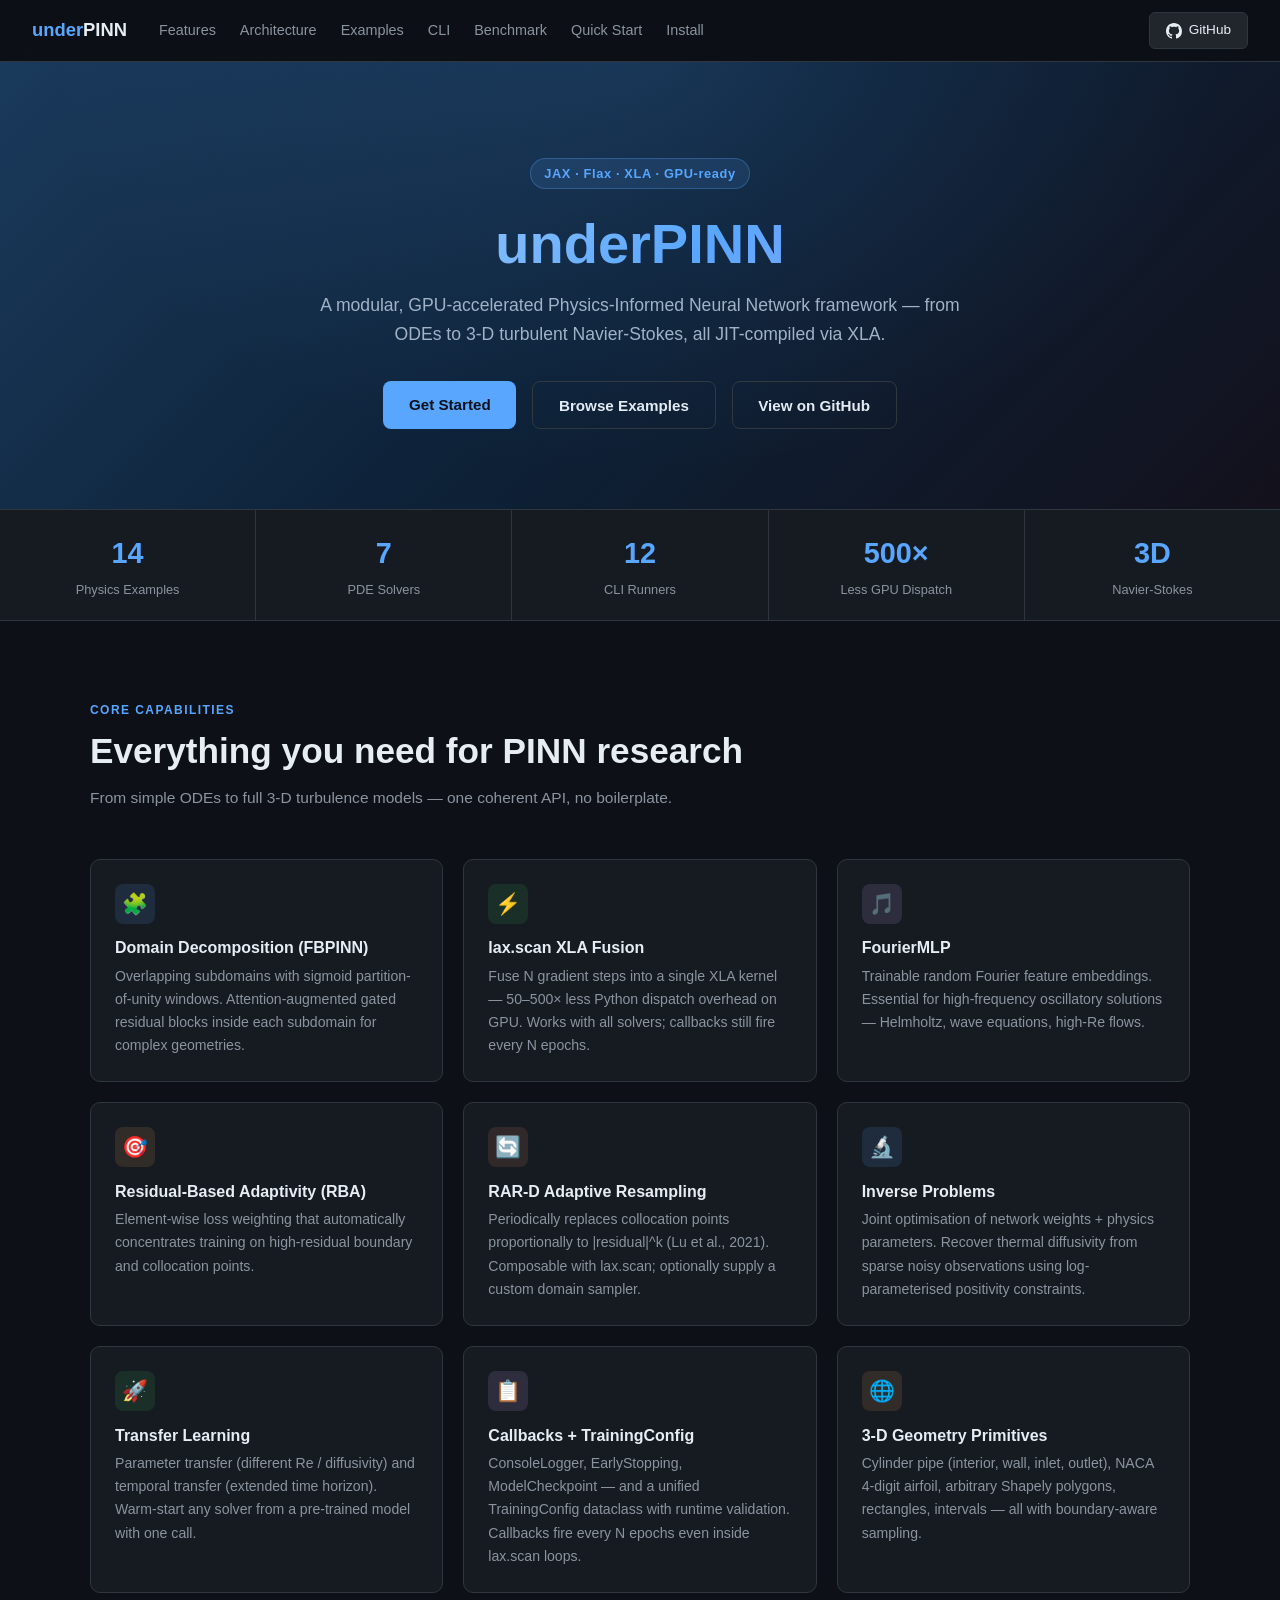
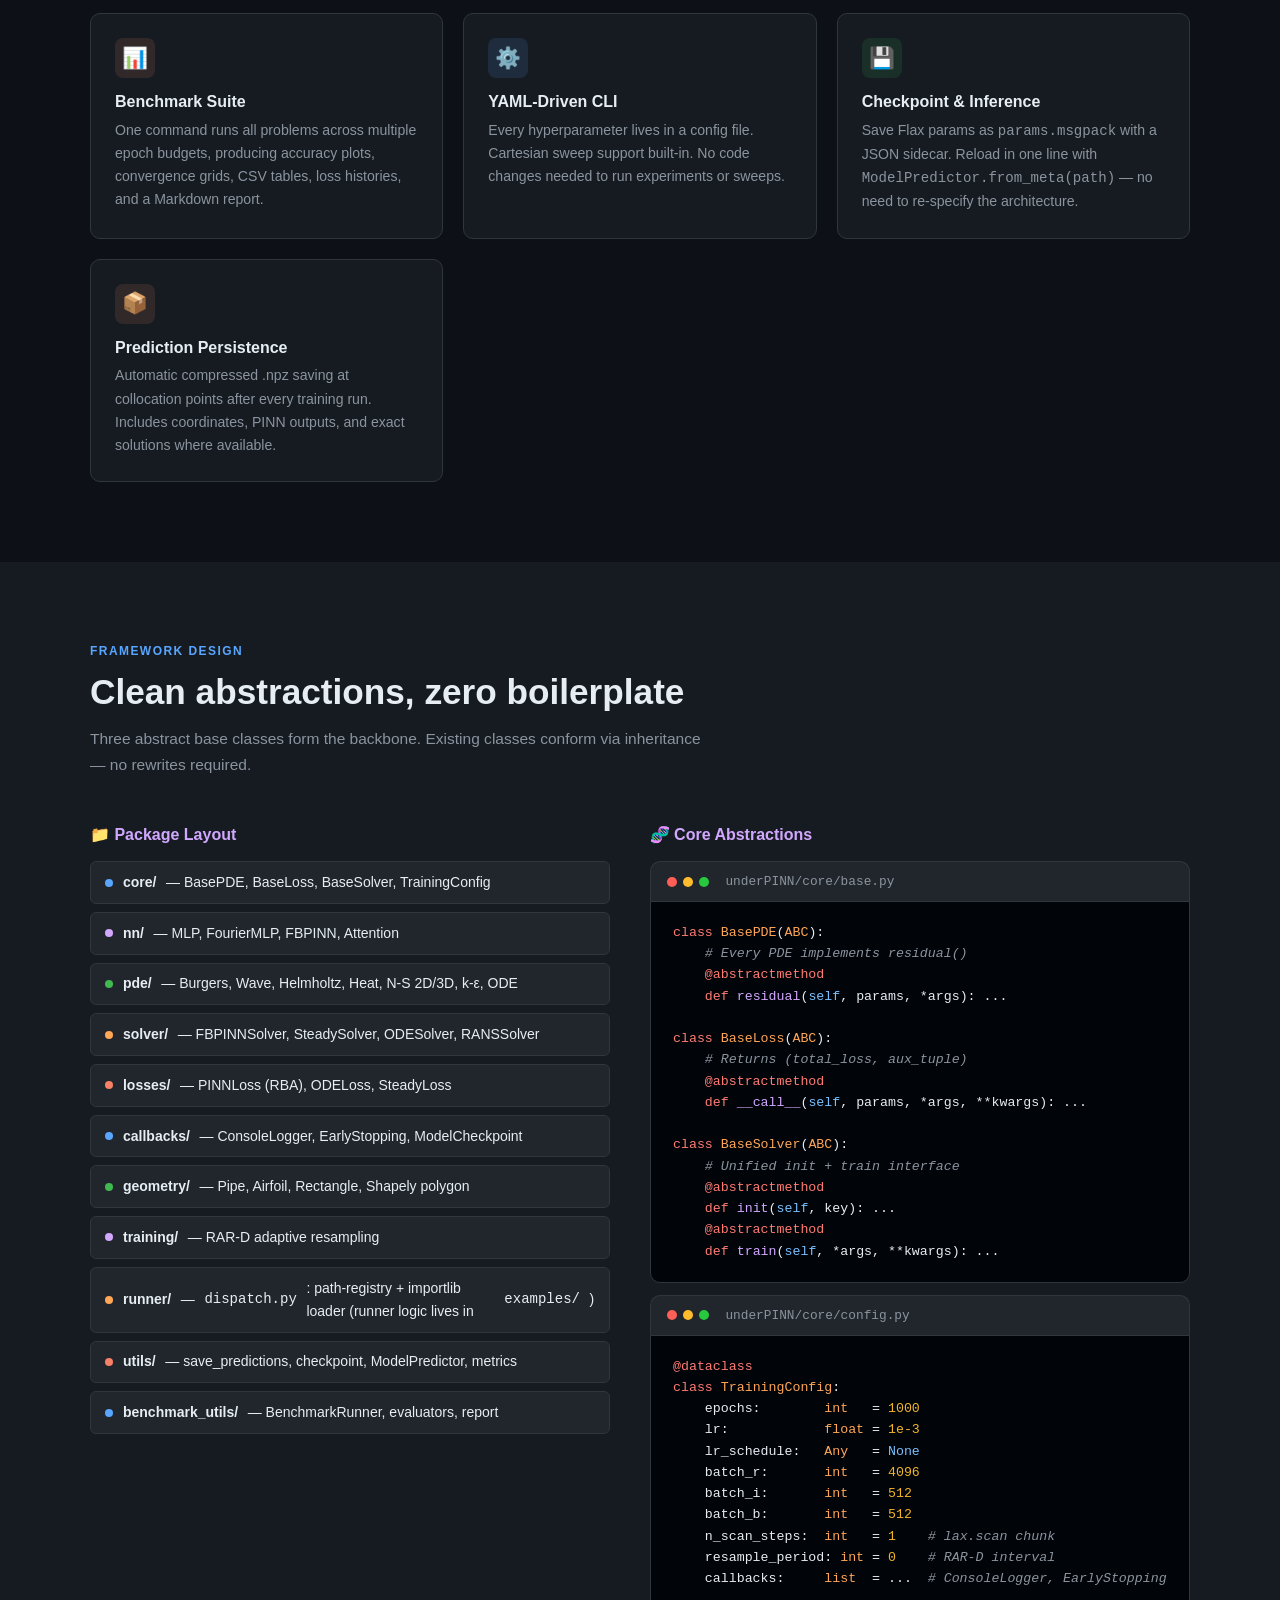
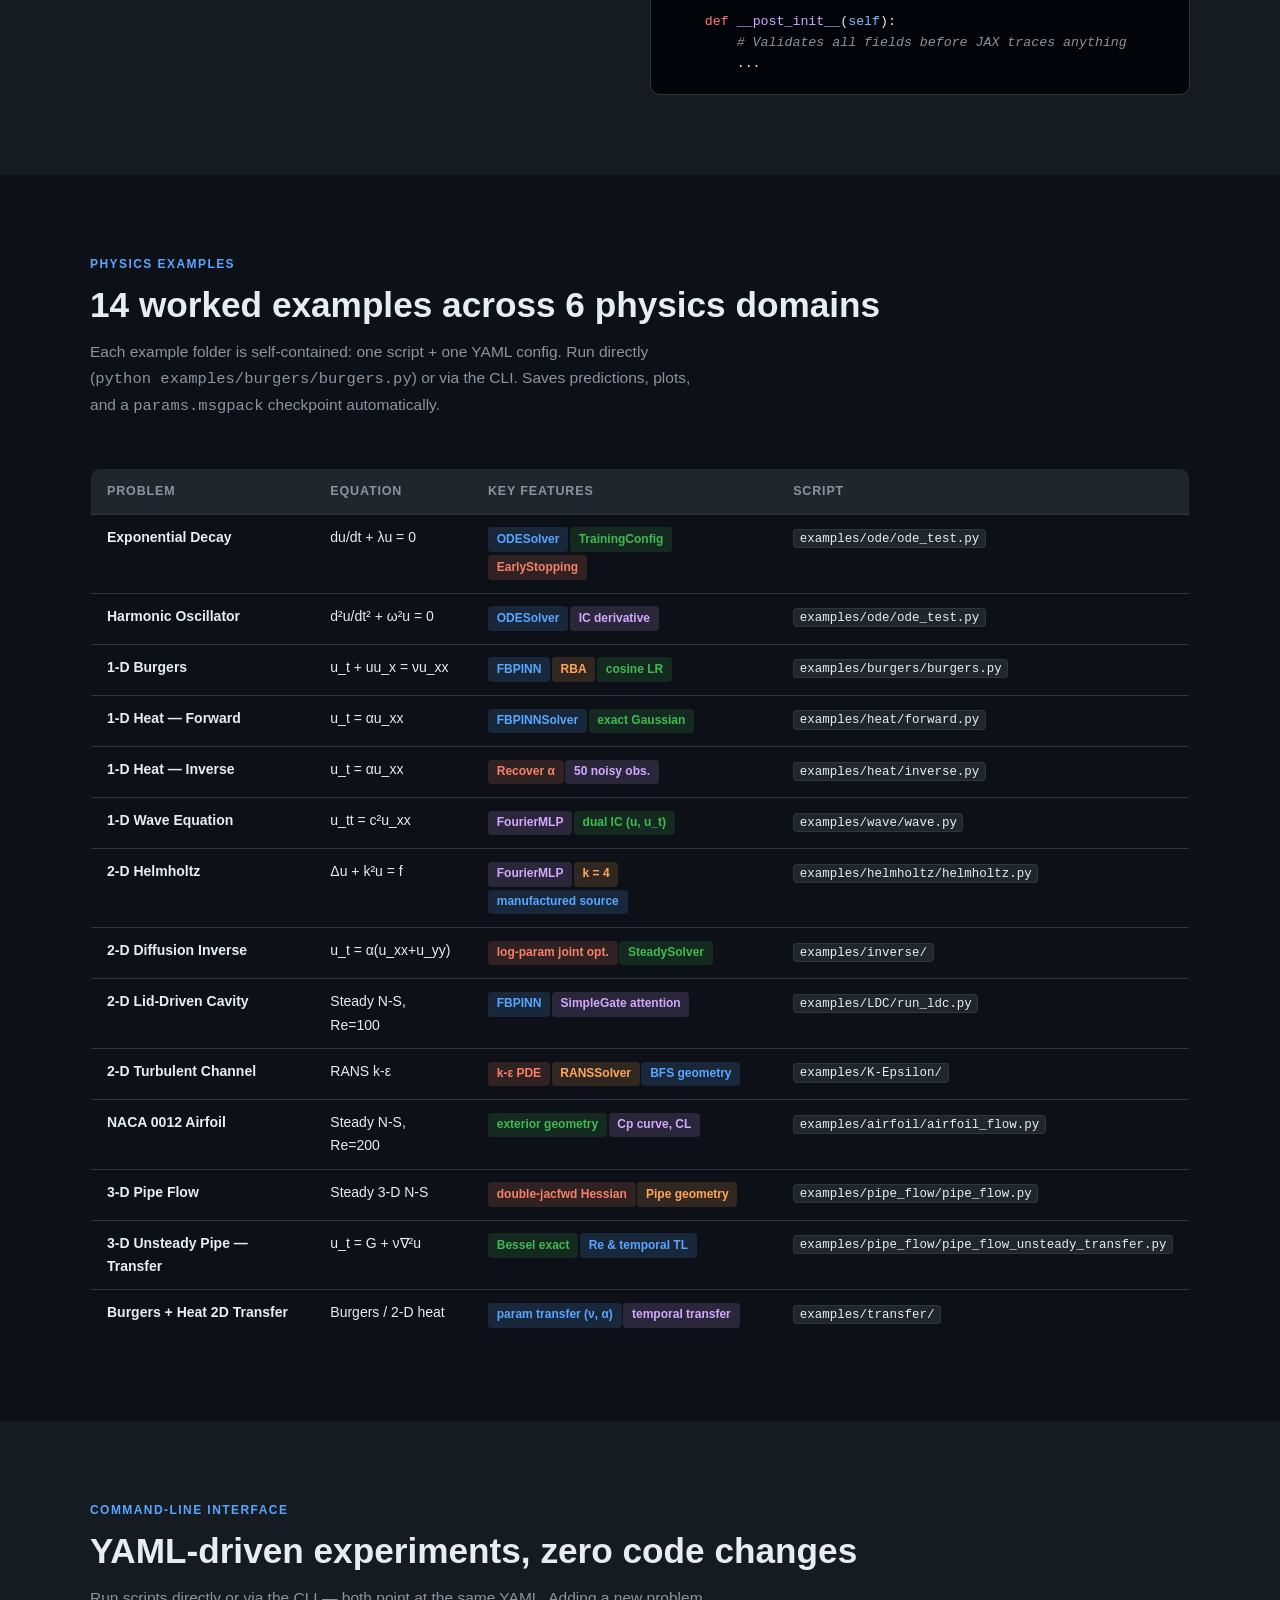
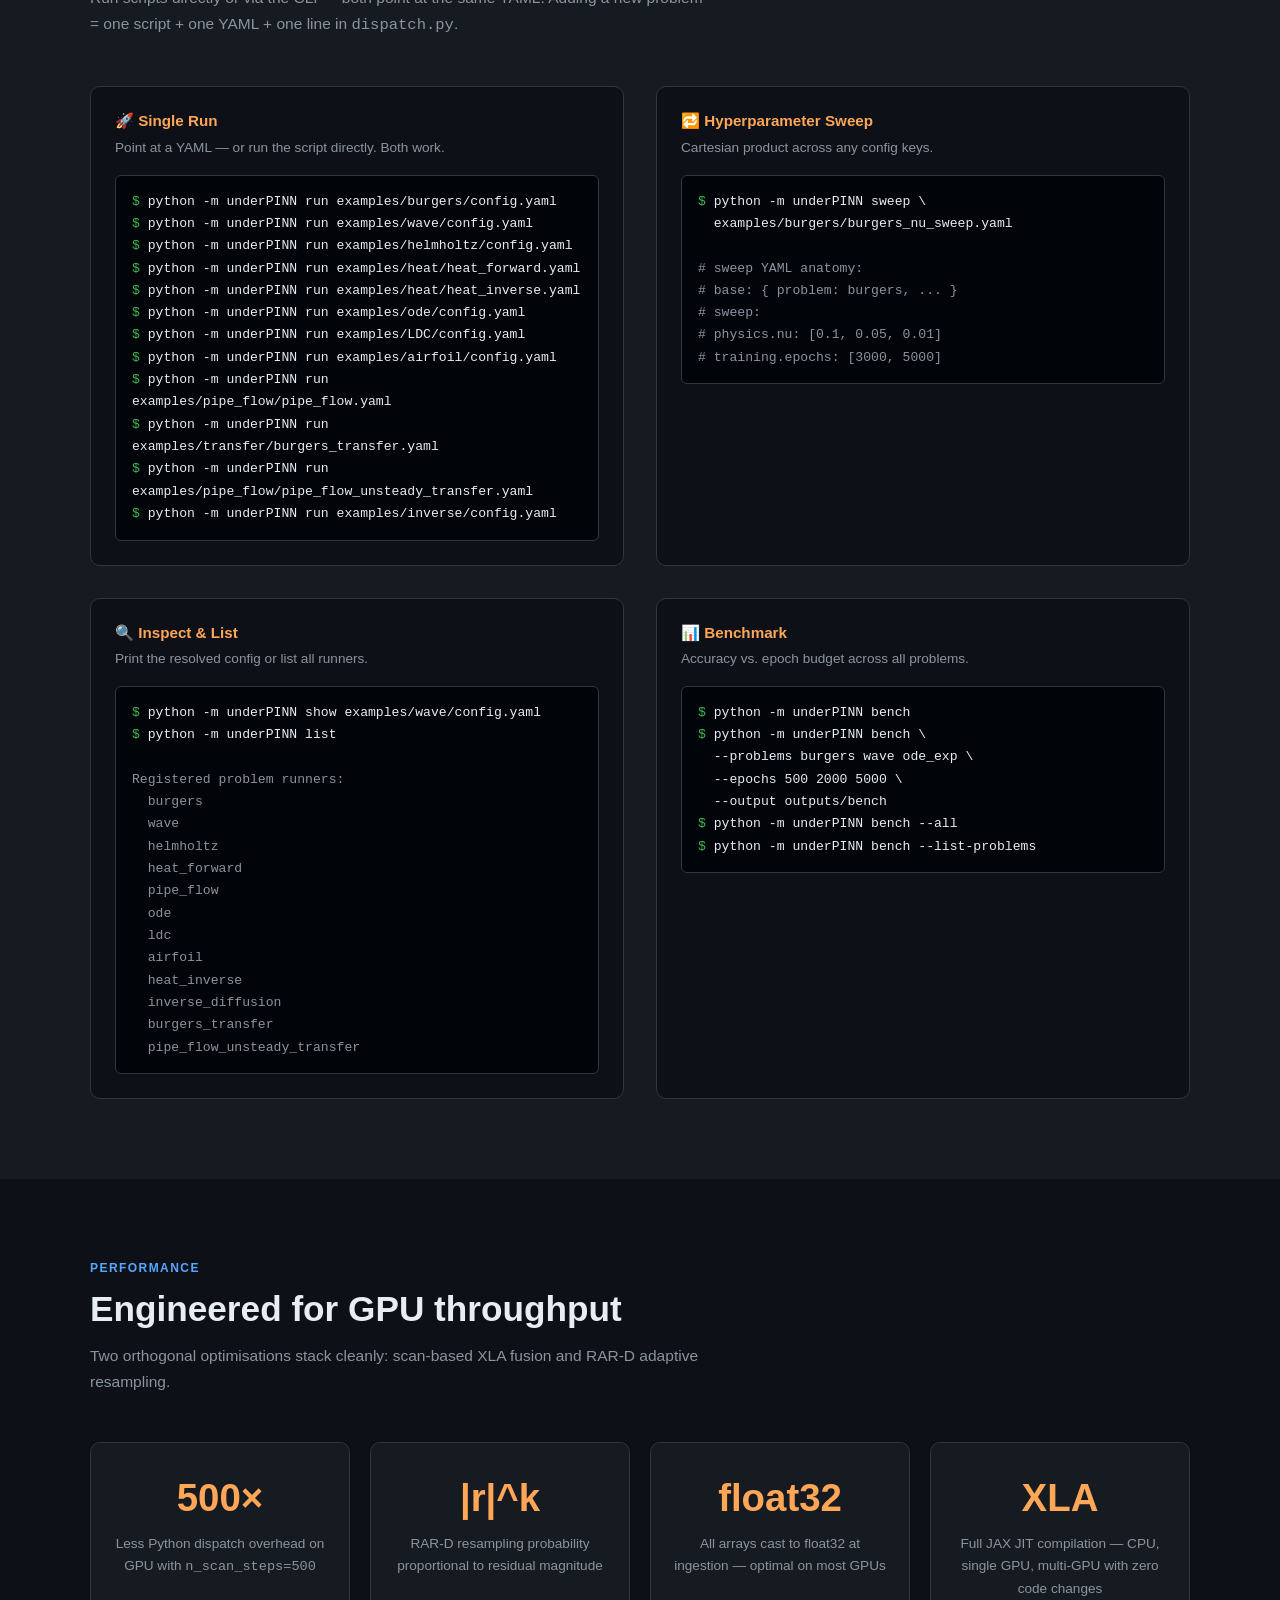
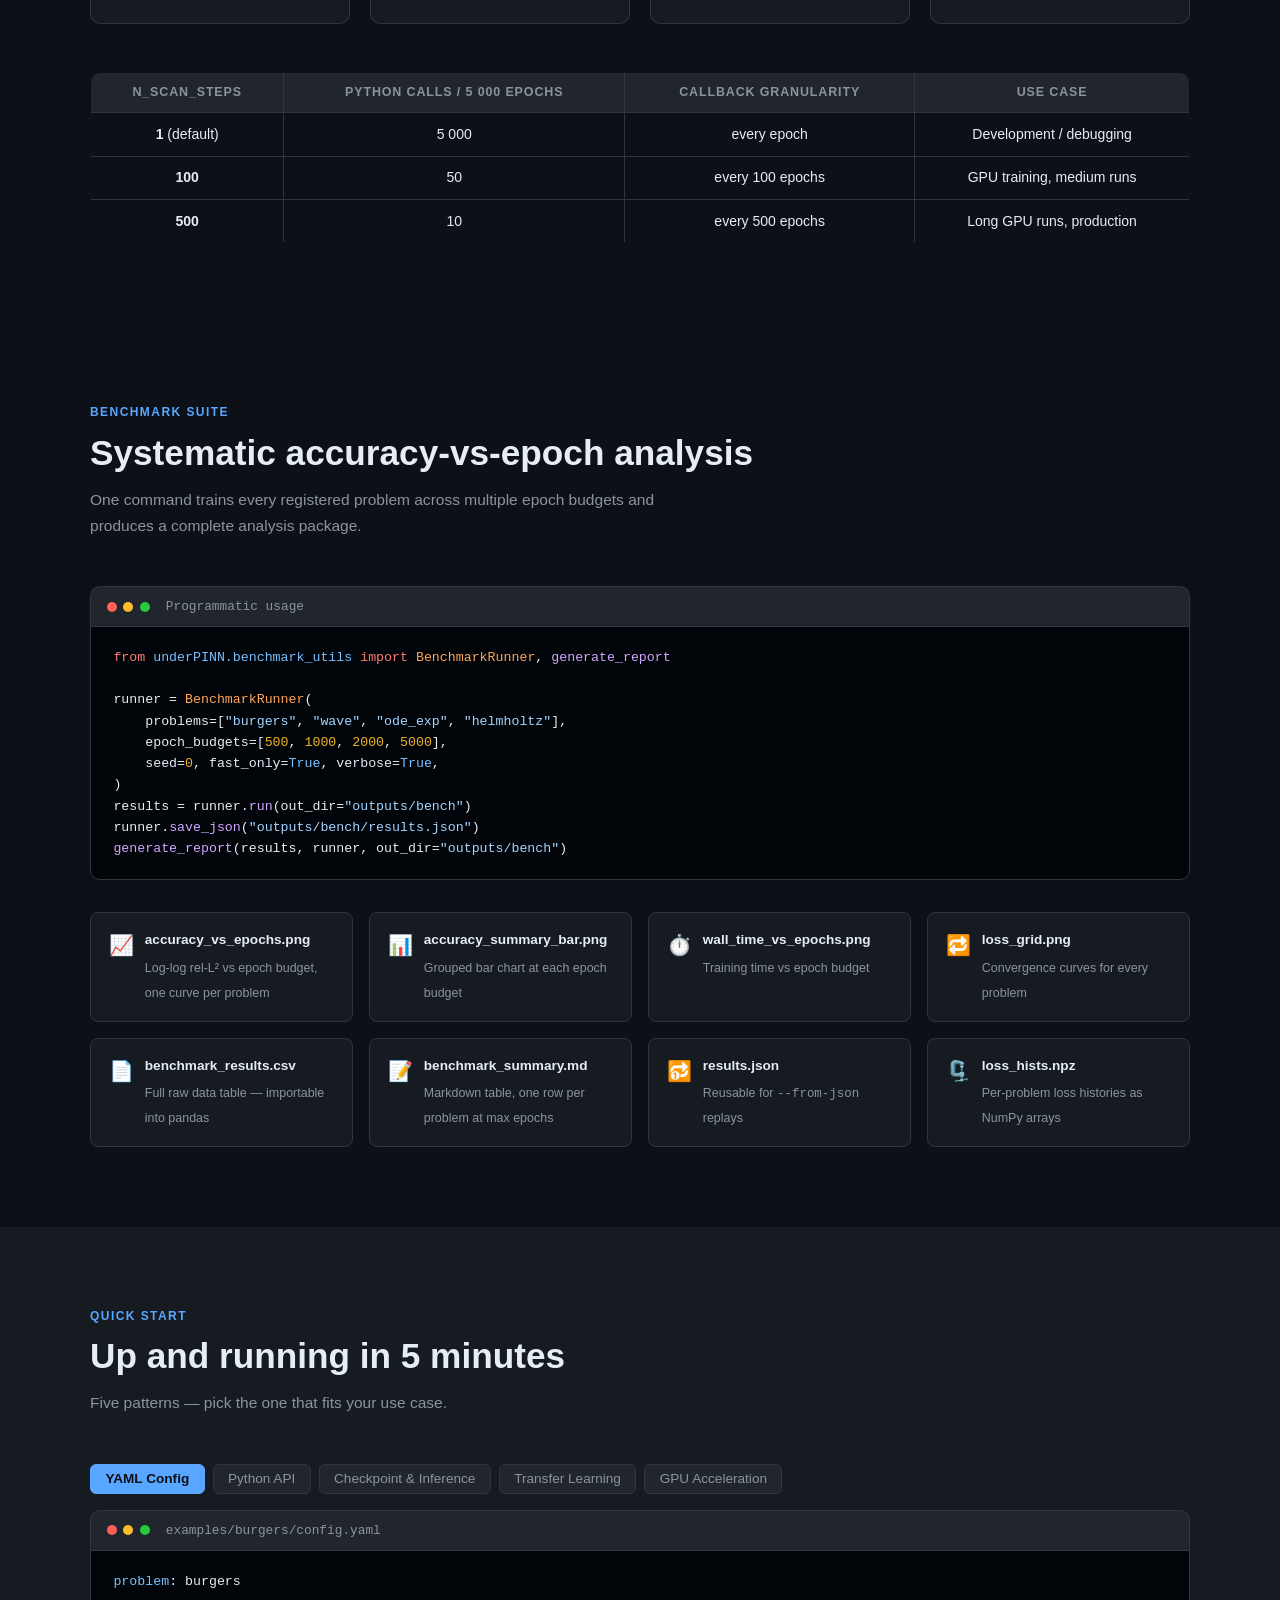
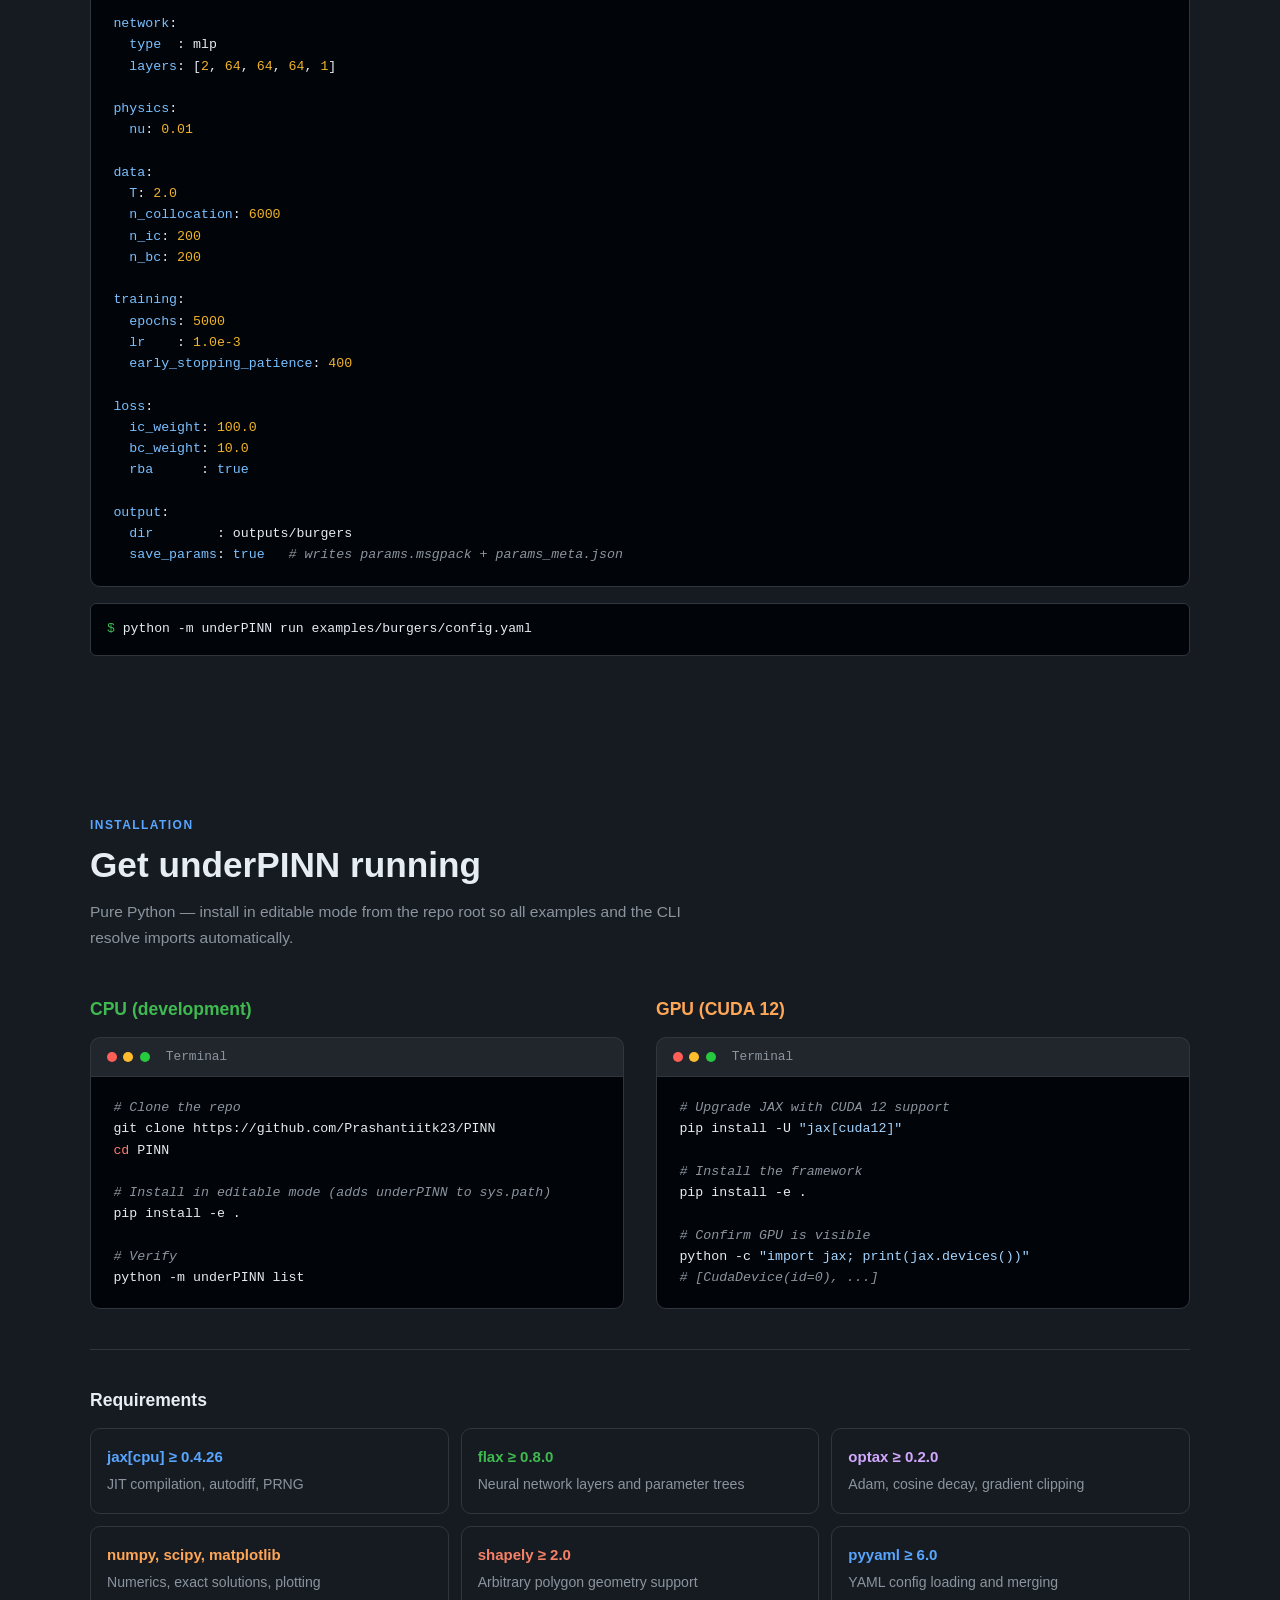
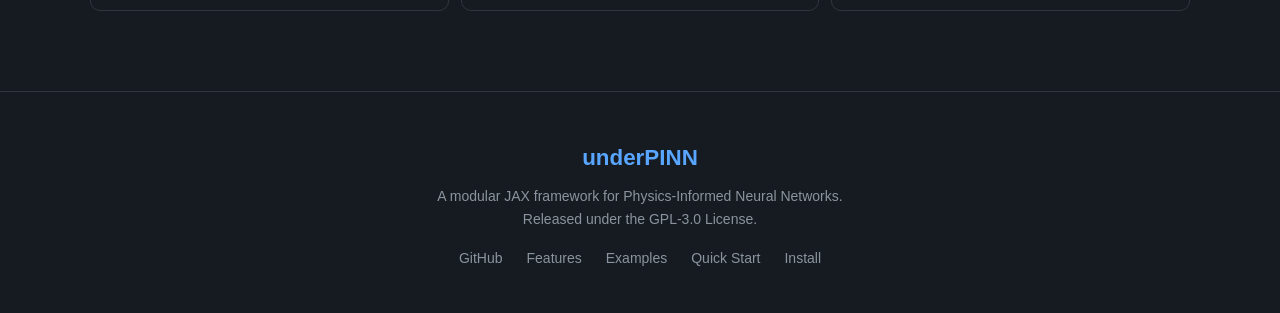
==== commit 4b920ebe: "updates" ====
--- a/docs/index.html
+++ b/docs/index.html
@@ -371,7 +371,7 @@
 <div class="stats-bar">
   <div class="stat"><div class="stat-number">14</div><div class="stat-label">Physics Examples</div></div>
   <div class="stat"><div class="stat-number">7</div><div class="stat-label">PDE Solvers</div></div>
-  <div class="stat"><div class="stat-number">6</div><div class="stat-label">CLI Runners</div></div>
+  <div class="stat"><div class="stat-number">12</div><div class="stat-label">CLI Runners</div></div>
   <div class="stat"><div class="stat-number">500×</div><div class="stat-label">Less GPU Dispatch</div></div>
   <div class="stat"><div class="stat-number">3D</div><div class="stat-label">Navier-Stokes</div></div>
 </div>
@@ -422,7 +422,7 @@
       <div class="feature-card">
         <div class="feature-icon" style="background:rgba(210,168,255,.12)">📋</div>
         <h3>Callbacks + TrainingConfig</h3>
-        <p>ConsoleLogger (via Python logging), EarlyStopping, and a unified TrainingConfig dataclass with runtime validation — no more silent bad inputs.</p>
+        <p>ConsoleLogger, EarlyStopping, ModelCheckpoint — and a unified TrainingConfig dataclass with runtime validation. Callbacks fire every N epochs even inside lax.scan loops.</p>
       </div>
       <div class="feature-card">
         <div class="feature-icon" style="background:rgba(255,166,87,.12)">🌐</div>
@@ -441,6 +441,11 @@
       </div>
       <div class="feature-card">
         <div class="feature-icon" style="background:rgba(63,185,80,.12)">💾</div>
+        <h3>Checkpoint &amp; Inference</h3>
+        <p>Save Flax params as <code>params.msgpack</code> with a JSON sidecar. Reload in one line with <code>ModelPredictor.from_meta(path)</code> — no need to re-specify the architecture.</p>
+      </div>
+      <div class="feature-card">
+        <div class="feature-icon" style="background:rgba(247,129,102,.12)">📦</div>
         <h3>Prediction Persistence</h3>
         <p>Automatic compressed .npz saving at collocation points after every training run. Includes coordinates, PINN outputs, and exact solutions where available.</p>
       </div>
@@ -465,11 +470,11 @@
           <li class="layer-item"><span class="layer-dot dot-green"></span><strong>pde/</strong> — Burgers, Wave, Helmholtz, Heat, N-S 2D/3D, k-ε, ODE</li>
           <li class="layer-item"><span class="layer-dot dot-orange"></span><strong>solver/</strong> — FBPINNSolver, SteadySolver, ODESolver, RANSSolver</li>
           <li class="layer-item"><span class="layer-dot dot-red"></span><strong>losses/</strong> — PINNLoss (RBA), ODELoss, SteadyLoss</li>
-          <li class="layer-item"><span class="layer-dot dot-blue"></span><strong>callbacks/</strong> — ConsoleLogger, EarlyStopping</li>
+          <li class="layer-item"><span class="layer-dot dot-blue"></span><strong>callbacks/</strong> — ConsoleLogger, EarlyStopping, ModelCheckpoint</li>
           <li class="layer-item"><span class="layer-dot dot-green"></span><strong>geometry/</strong> — Pipe, Airfoil, Rectangle, Shapely polygon</li>
           <li class="layer-item"><span class="layer-dot dot-purple"></span><strong>training/</strong> — RAR-D adaptive resampling</li>
-          <li class="layer-item"><span class="layer-dot dot-orange"></span><strong>runner/</strong> — Dispatch registry, 6 YAML runners</li>
-          <li class="layer-item"><span class="layer-dot dot-red"></span><strong>utils/</strong> — save_predictions, safe_choice, set_seed, metrics</li>
+          <li class="layer-item"><span class="layer-dot dot-orange"></span><strong>runner/</strong> — <code>dispatch.py</code>: path-registry + importlib loader (runner logic lives in <code>examples/</code>)</li>
+          <li class="layer-item"><span class="layer-dot dot-red"></span><strong>utils/</strong> — save_predictions, checkpoint, ModelPredictor, metrics</li>
           <li class="layer-item"><span class="layer-dot dot-blue"></span><strong>benchmark_utils/</strong> — BenchmarkRunner, evaluators, report</li>
         </ul>
       </div>
@@ -527,8 +532,8 @@
 <section id="examples" class="examples-section">
   <div class="container">
     <div class="section-tag">Physics Examples</div>
-    <h2 class="section-title">14 worked examples across 5 physics domains</h2>
-    <p class="section-sub">Every example saves predictions as <code>.npz</code>, generates loss + solution plots, and demonstrates a distinct framework capability.</p>
+    <h2 class="section-title">14 worked examples across 6 physics domains</h2>
+    <p class="section-sub">Each example folder is self-contained: one script + one YAML config. Run directly (<code>python examples/burgers/burgers.py</code>) or via the CLI. Saves predictions, plots, and a <code>params.msgpack</code> checkpoint automatically.</p>
 
     <div class="table-wrap">
       <table>
@@ -636,19 +641,25 @@
   <div class="container">
     <div class="section-tag">Command-Line Interface</div>
     <h2 class="section-title">YAML-driven experiments, zero code changes</h2>
-    <p class="section-sub">Run, sweep, inspect, and benchmark any problem from the terminal. Each run saves all artefacts to its own output directory.</p>
+    <p class="section-sub">Run scripts directly or via the CLI — both point at the same YAML. Adding a new problem = one script + one YAML + one line in <code>dispatch.py</code>.</p>
 
     <div class="cli-grid">
       <div class="cli-card">
         <h3>🚀 Single Run</h3>
-        <p>Point at a config file. That's it.</p>
+        <p>Point at a YAML — or run the script directly. Both work.</p>
         <div class="shell">
           <div><span class="prompt">$ </span><span class="cmd">python -m underPINN run examples/burgers/config.yaml</span></div>
           <div><span class="prompt">$ </span><span class="cmd">python -m underPINN run examples/wave/config.yaml</span></div>
           <div><span class="prompt">$ </span><span class="cmd">python -m underPINN run examples/helmholtz/config.yaml</span></div>
           <div><span class="prompt">$ </span><span class="cmd">python -m underPINN run examples/heat/heat_forward.yaml</span></div>
+          <div><span class="prompt">$ </span><span class="cmd">python -m underPINN run examples/heat/heat_inverse.yaml</span></div>
           <div><span class="prompt">$ </span><span class="cmd">python -m underPINN run examples/ode/config.yaml</span></div>
+          <div><span class="prompt">$ </span><span class="cmd">python -m underPINN run examples/LDC/config.yaml</span></div>
+          <div><span class="prompt">$ </span><span class="cmd">python -m underPINN run examples/airfoil/config.yaml</span></div>
           <div><span class="prompt">$ </span><span class="cmd">python -m underPINN run examples/pipe_flow/pipe_flow.yaml</span></div>
+          <div><span class="prompt">$ </span><span class="cmd">python -m underPINN run examples/transfer/burgers_transfer.yaml</span></div>
+          <div><span class="prompt">$ </span><span class="cmd">python -m underPINN run examples/pipe_flow/pipe_flow_unsteady_transfer.yaml</span></div>
+          <div><span class="prompt">$ </span><span class="cmd">python -m underPINN run examples/inverse/config.yaml</span></div>
         </div>
       </div>
       <div class="cli-card">
@@ -674,11 +685,17 @@
           <div class="cmt">&nbsp;</div>
           <div class="cmt">Registered problem runners:</div>
           <div class="cmt">&nbsp;&nbsp;burgers</div>
+          <div class="cmt">&nbsp;&nbsp;wave</div>
+          <div class="cmt">&nbsp;&nbsp;helmholtz</div>
           <div class="cmt">&nbsp;&nbsp;heat_forward</div>
-          <div class="cmt">&nbsp;&nbsp;helmholtz</div>
+          <div class="cmt">&nbsp;&nbsp;pipe_flow</div>
           <div class="cmt">&nbsp;&nbsp;ode</div>
-          <div class="cmt">&nbsp;&nbsp;pipe_flow</div>
-          <div class="cmt">&nbsp;&nbsp;wave</div>
+          <div class="cmt">&nbsp;&nbsp;ldc</div>
+          <div class="cmt">&nbsp;&nbsp;airfoil</div>
+          <div class="cmt">&nbsp;&nbsp;heat_inverse</div>
+          <div class="cmt">&nbsp;&nbsp;inverse_diffusion</div>
+          <div class="cmt">&nbsp;&nbsp;burgers_transfer</div>
+          <div class="cmt">&nbsp;&nbsp;pipe_flow_unsteady_transfer</div>
         </div>
       </div>
       <div class="cli-card">
@@ -777,11 +794,12 @@
   <div class="container">
     <div class="section-tag">Quick Start</div>
     <h2 class="section-title">Up and running in 5 minutes</h2>
-    <p class="section-sub">Three patterns — pick the one that fits your use case.</p>
+    <p class="section-sub">Five patterns — pick the one that fits your use case.</p>
 
     <div class="qs-tabs">
       <button class="tab-btn active" onclick="showTab('yaml')">YAML Config</button>
       <button class="tab-btn" onclick="showTab('api')">Python API</button>
+      <button class="tab-btn" onclick="showTab('checkpoint')">Checkpoint &amp; Inference</button>
       <button class="tab-btn" onclick="showTab('transfer')">Transfer Learning</button>
       <button class="tab-btn" onclick="showTab('scan')">GPU Acceleration</button>
     </div>
@@ -817,7 +835,8 @@
   <span class="nm">rba</span>      : <span class="nm">true</span>
 
 <span class="nm">output</span>:
-  <span class="nm">dir</span>: outputs/burgers</pre>
+  <span class="nm">dir</span>        : outputs/burgers
+  <span class="nm">save_params</span>: <span class="nm">true</span>   <span class="cm"># writes params.msgpack + params_meta.json</span></pre>
       <div style="height:1rem"></div>
       <div class="shell">
         <div><span class="prompt">$ </span><span class="cmd">python -m underPINN run examples/burgers/config.yaml</span></div>
@@ -856,6 +875,69 @@
     callbacks   = [<span class="cls">ConsoleLogger</span>(log_every=<span class="nu">500</span>), <span class="cls">EarlyStopping</span>(patience=<span class="nu">400</span>)],
 )
 solver.<span class="fn">train</span>(*data, config=config)
+</pre>
+    </div>
+
+    <div id="tab-checkpoint" class="tab-content">
+      <div class="code-header">
+        <div class="dot-row"><span class="d1"></span><span class="d2"></span><span class="d3"></span></div>
+        Model Checkpoint — save during training
+      </div>
+<pre><span class="kw">from</span> <span class="nm">underPINN.callbacks.checkpoint</span> <span class="kw">import</span> <span class="cls">ModelCheckpoint</span>
+<span class="kw">from</span> <span class="nm">underPINN.callbacks.logging</span>    <span class="kw">import</span> <span class="cls">ConsoleLogger</span>
+<span class="kw">from</span> <span class="nm">underPINN.callbacks.early_stopping</span> <span class="kw">import</span> <span class="cls">EarlyStopping</span>
+<span class="kw">from</span> <span class="nm">underPINN.core.config</span>          <span class="kw">import</span> <span class="cls">TrainingConfig</span>
+
+<span class="cm"># Save best model automatically during training</span>
+config = <span class="cls">TrainingConfig</span>(
+    epochs=<span class="nu">5000</span>,
+    lr=<span class="nu">1e-3</span>,
+    callbacks=[
+        <span class="cls">ConsoleLogger</span>(log_every=<span class="nu">500</span>),
+        <span class="cls">EarlyStopping</span>(patience=<span class="nu">400</span>),
+        <span class="cls">ModelCheckpoint</span>(
+            out_dir=<span class="st">"outputs/burgers/"</span>,
+            monitor=<span class="st">"loss"</span>,       <span class="cm"># metric to watch</span>
+            mode=<span class="st">"min"</span>,           <span class="cm"># save when loss decreases</span>
+            save_best_only=<span class="nm">True</span>,  <span class="cm"># skip non-improving epochs</span>
+            metadata={
+                <span class="st">"problem"</span>: <span class="st">"burgers"</span>,
+                <span class="st">"network"</span>: {<span class="st">"type"</span>: <span class="st">"mlp"</span>, <span class="st">"layers"</span>: [<span class="nu">2</span>, <span class="nu">64</span>, <span class="nu">64</span>, <span class="nu">64</span>, <span class="nu">1</span>]},
+            },
+        ),
+    ],
+)
+solver.<span class="fn">train</span>(*data, config=config)
+<span class="cm"># writes: outputs/burgers/params.msgpack  (best)</span>
+<span class="cm">#         outputs/burgers/params_meta.json</span>
+<span class="cm">#         outputs/burgers/params_final.msgpack  (end of training)</span>
+</pre>
+      <div style="height:.75rem"></div>
+      <div class="code-header">
+        <div class="dot-row"><span class="d1"></span><span class="d2"></span><span class="d3"></span></div>
+        Model Inference — load and predict
+      </div>
+<pre><span class="kw">from</span> <span class="nm">underPINN.utils.checkpoint</span> <span class="kw">import</span> <span class="cls">ModelPredictor</span>
+<span class="kw">import</span> jax.numpy <span class="kw">as</span> jnp, numpy <span class="kw">as</span> np
+
+<span class="cm"># ── Option A: auto-rebuild model from saved metadata ─────</span>
+predictor = <span class="cls">ModelPredictor</span>.<span class="fn">from_meta</span>(<span class="st">"outputs/burgers/"</span>)
+
+<span class="cm"># ── Option B: supply model explicitly ─────────────────────</span>
+<span class="kw">from</span> <span class="nm">underPINN.nn.mlp</span> <span class="kw">import</span> <span class="cls">MLP</span>
+predictor = <span class="cls">ModelPredictor</span>.<span class="fn">from_checkpoint</span>(
+    <span class="cls">MLP</span>(layers=[<span class="nu">2</span>, <span class="nu">64</span>, <span class="nu">64</span>, <span class="nu">64</span>, <span class="nu">1</span>]),
+    <span class="st">"outputs/burgers/"</span>,
+)
+
+<span class="cm"># ── Inference ─────────────────────────────────────────────</span>
+x_test = jnp.<span class="fn">linspace</span>(-<span class="nu">1</span>, <span class="nu">1</span>, <span class="nu">256</span>)
+t_test = jnp.<span class="fn">full_like</span>(x_test, <span class="nu">0.5</span>)
+inputs = jnp.<span class="fn">stack</span>([x_test, t_test], axis=<span class="nu">1</span>)
+
+u = predictor.<span class="fn">predict</span>(inputs)            <span class="cm"># JAX array</span>
+u_np = predictor.<span class="fn">predict_numpy</span>(inputs)   <span class="cm"># NumPy array</span>
+u_np = <span class="fn">np.array</span>(predictor(inputs))       <span class="cm"># callable syntax</span>
 </pre>
     </div>
 
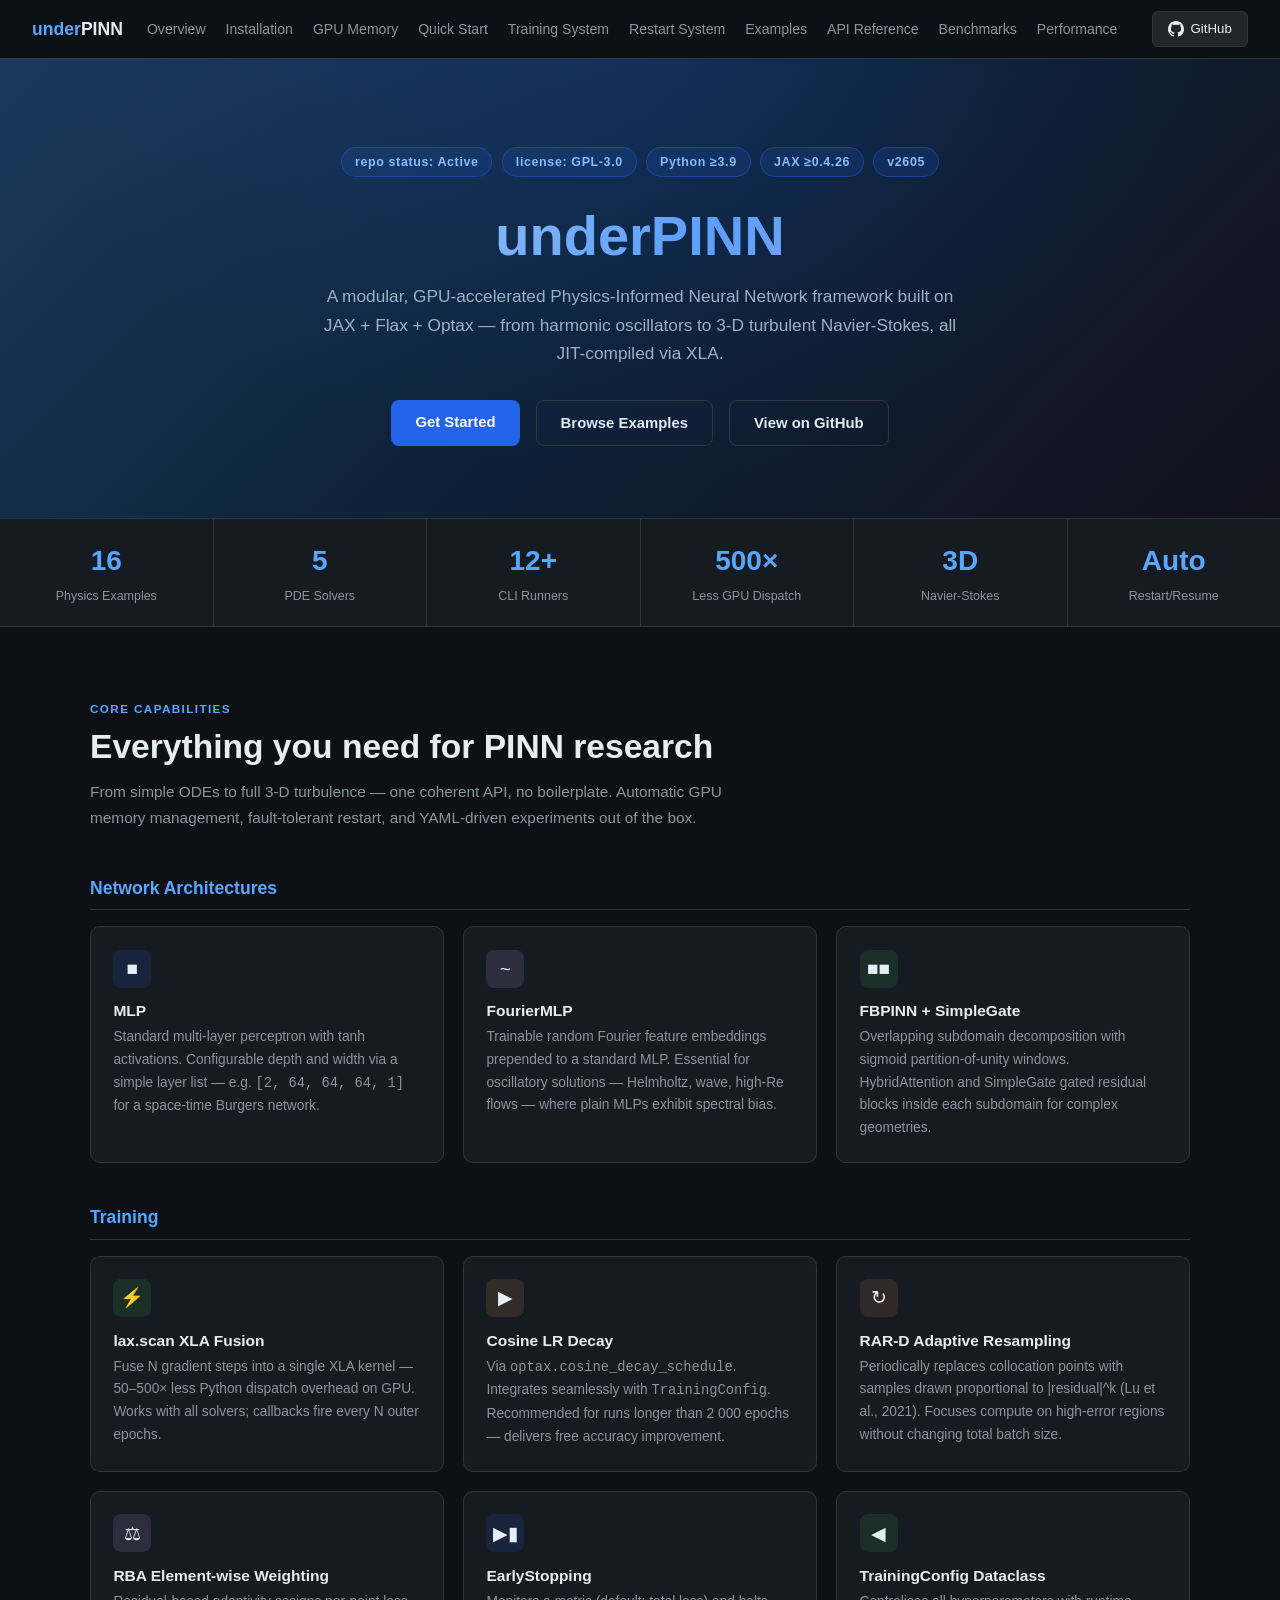
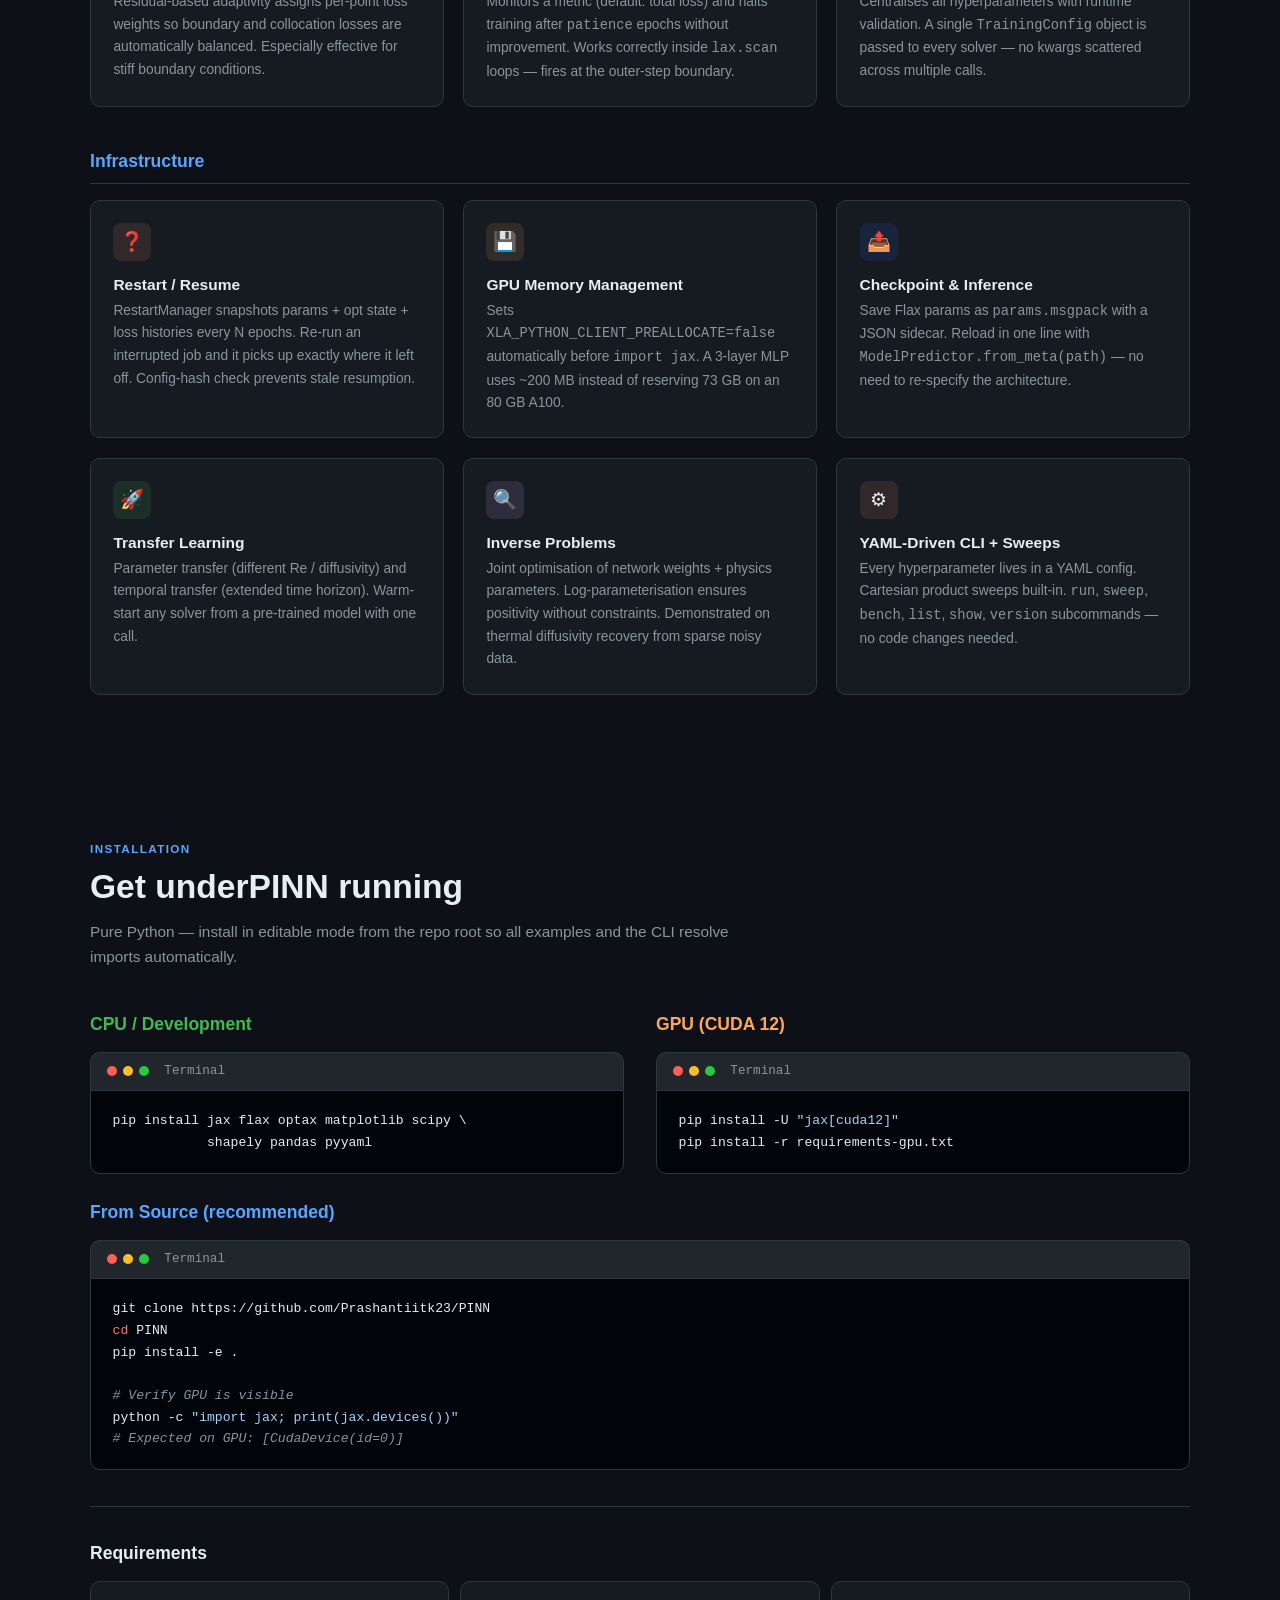
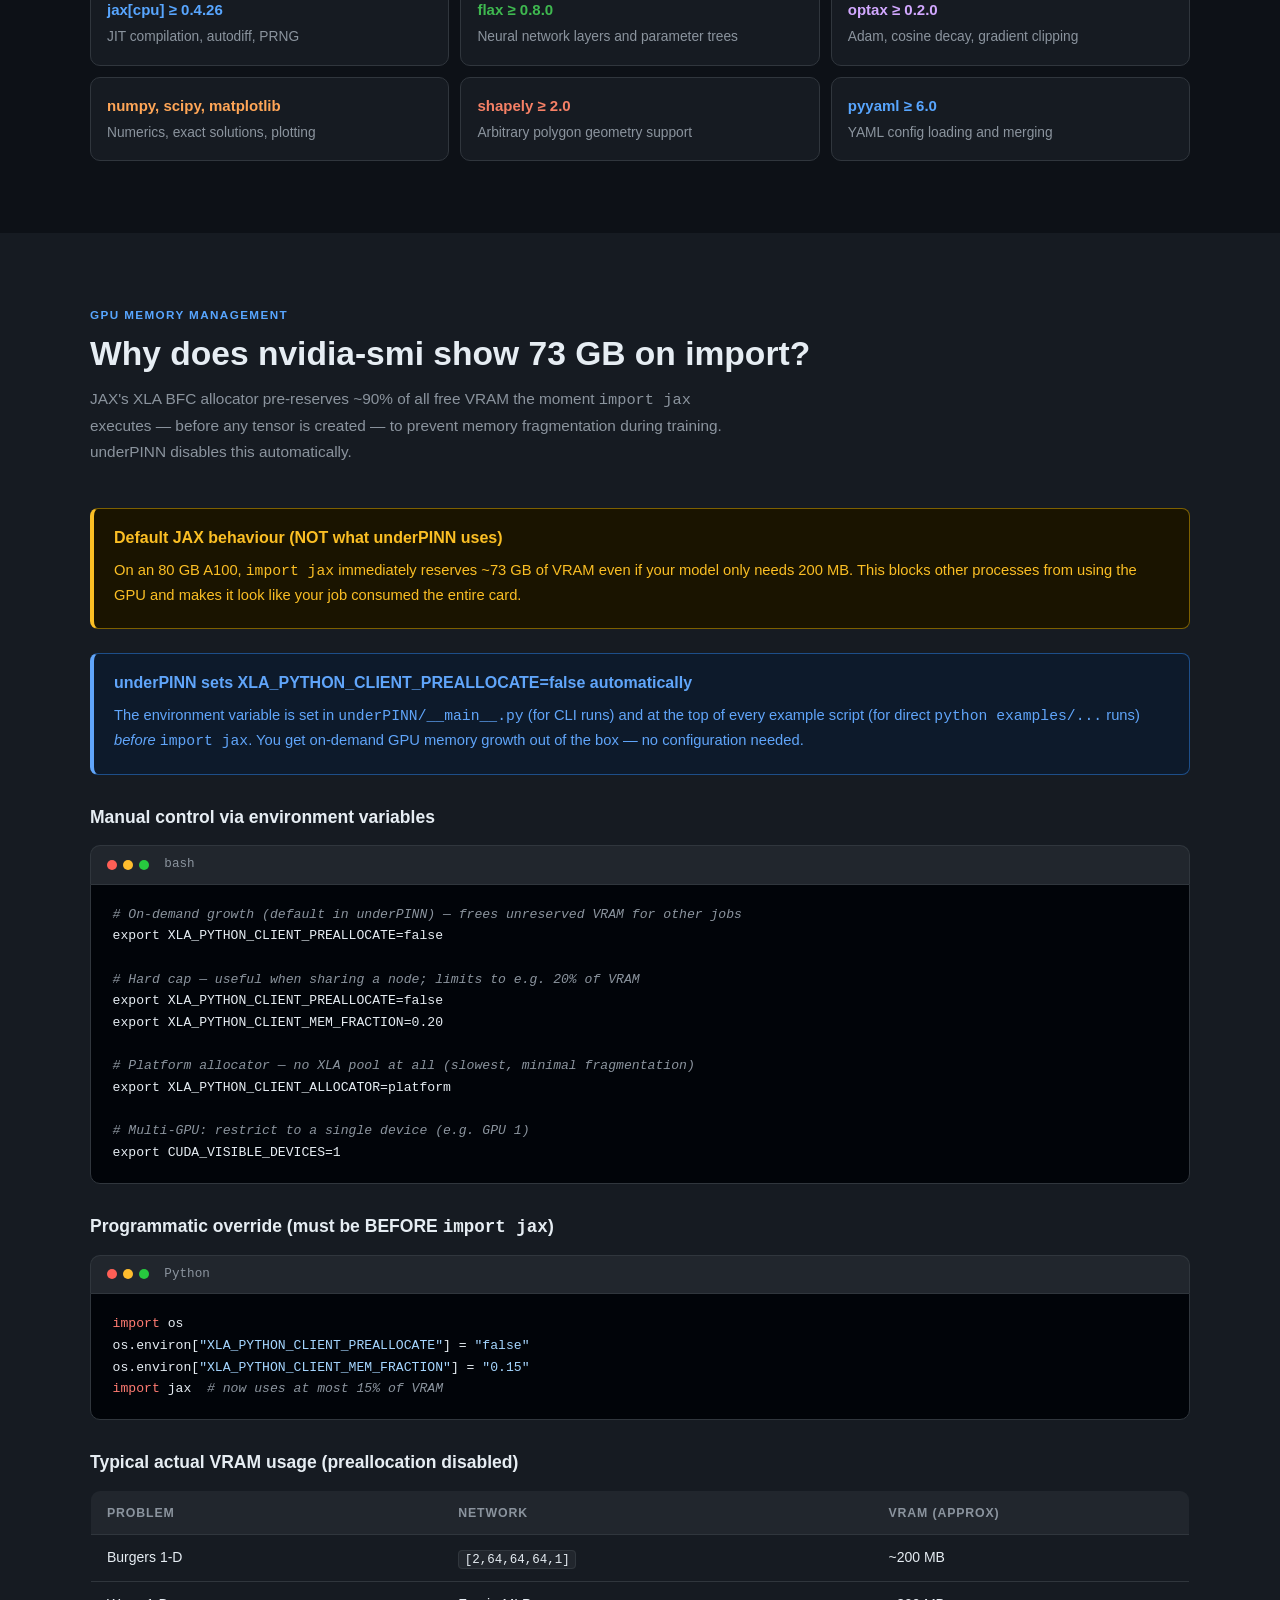
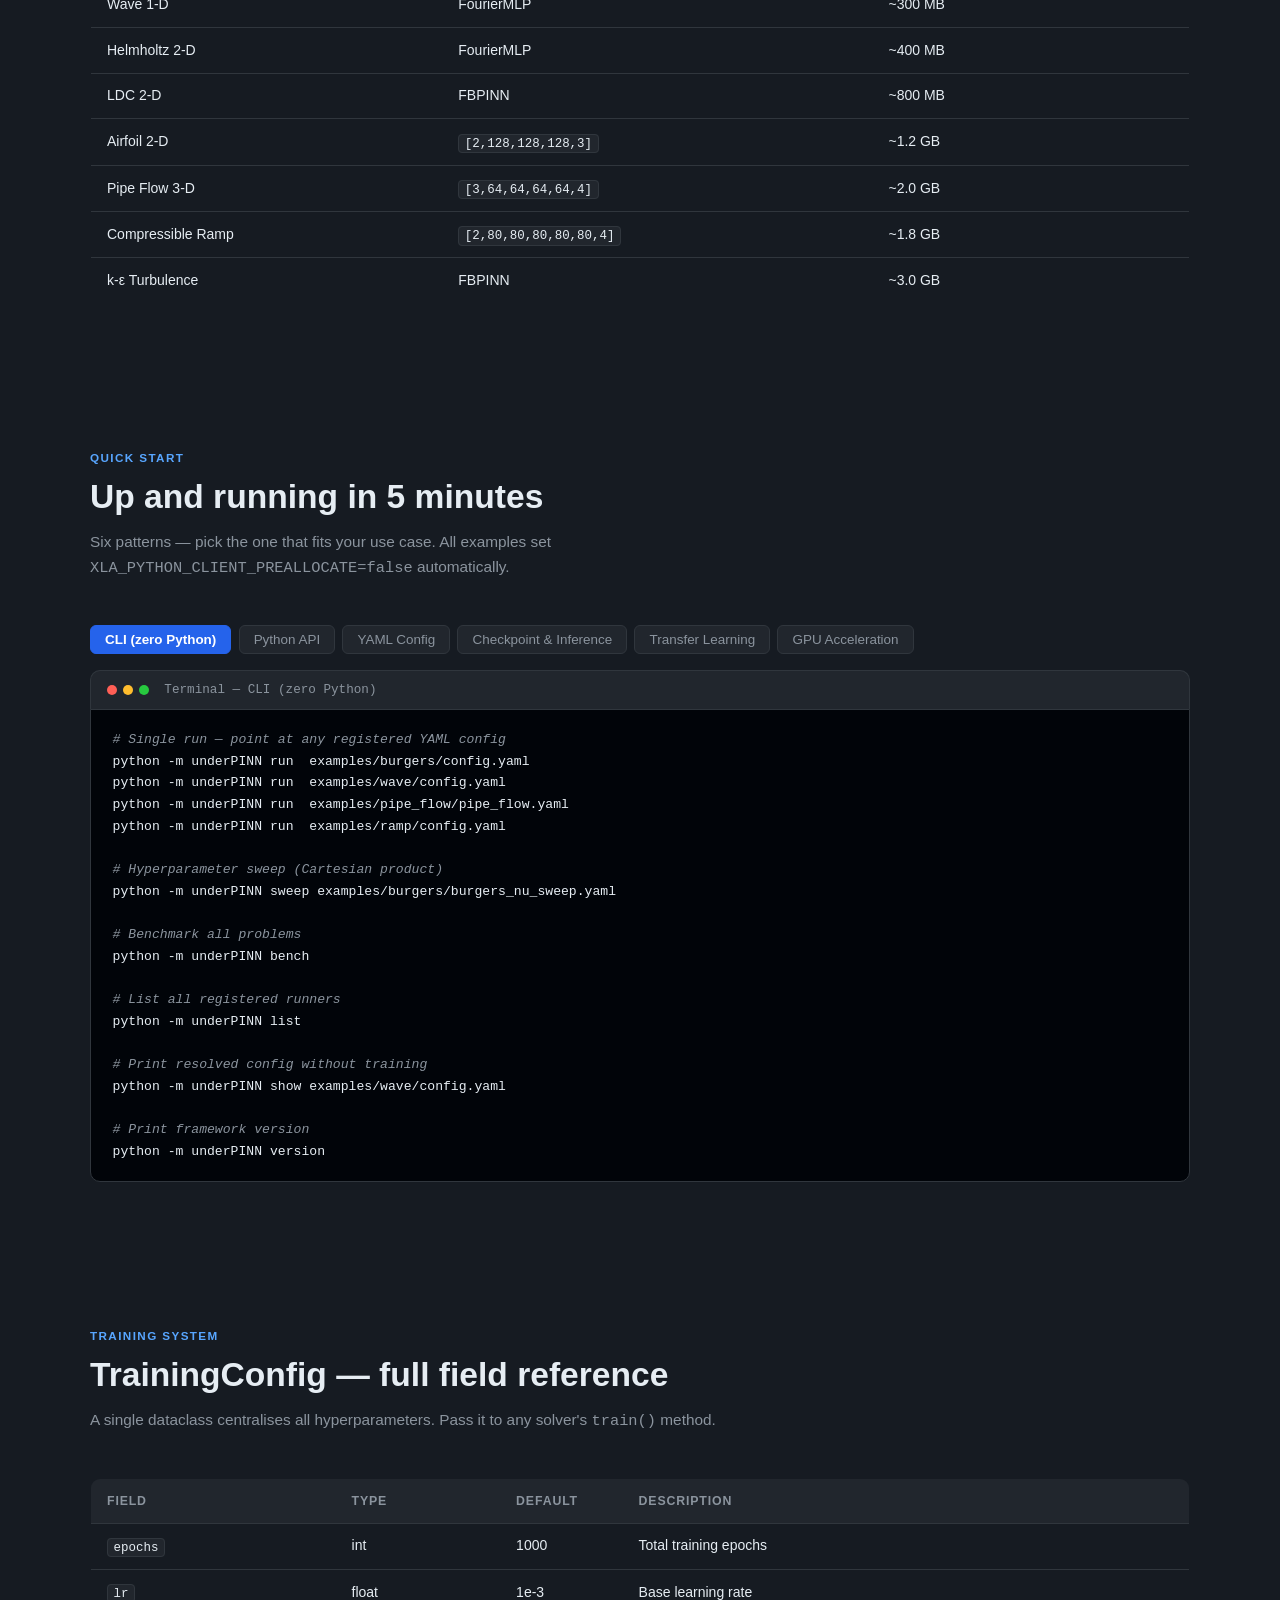
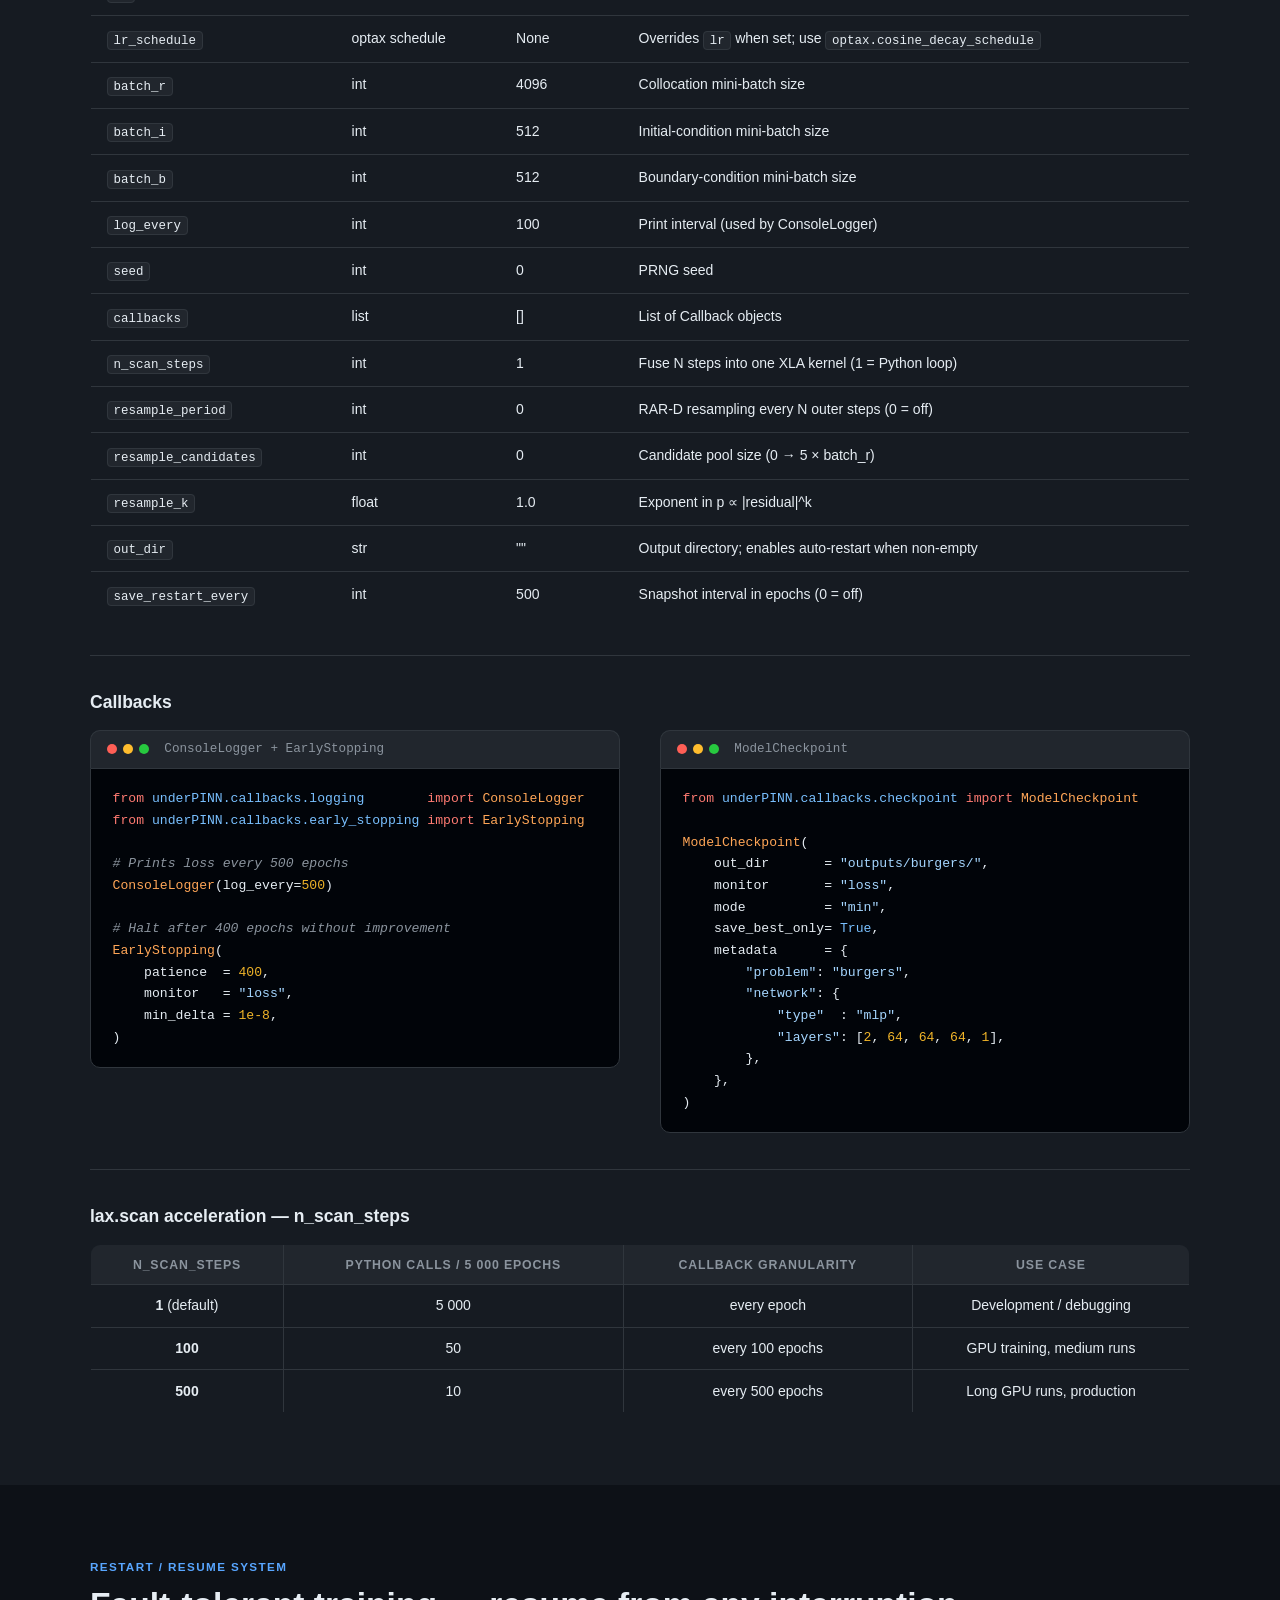
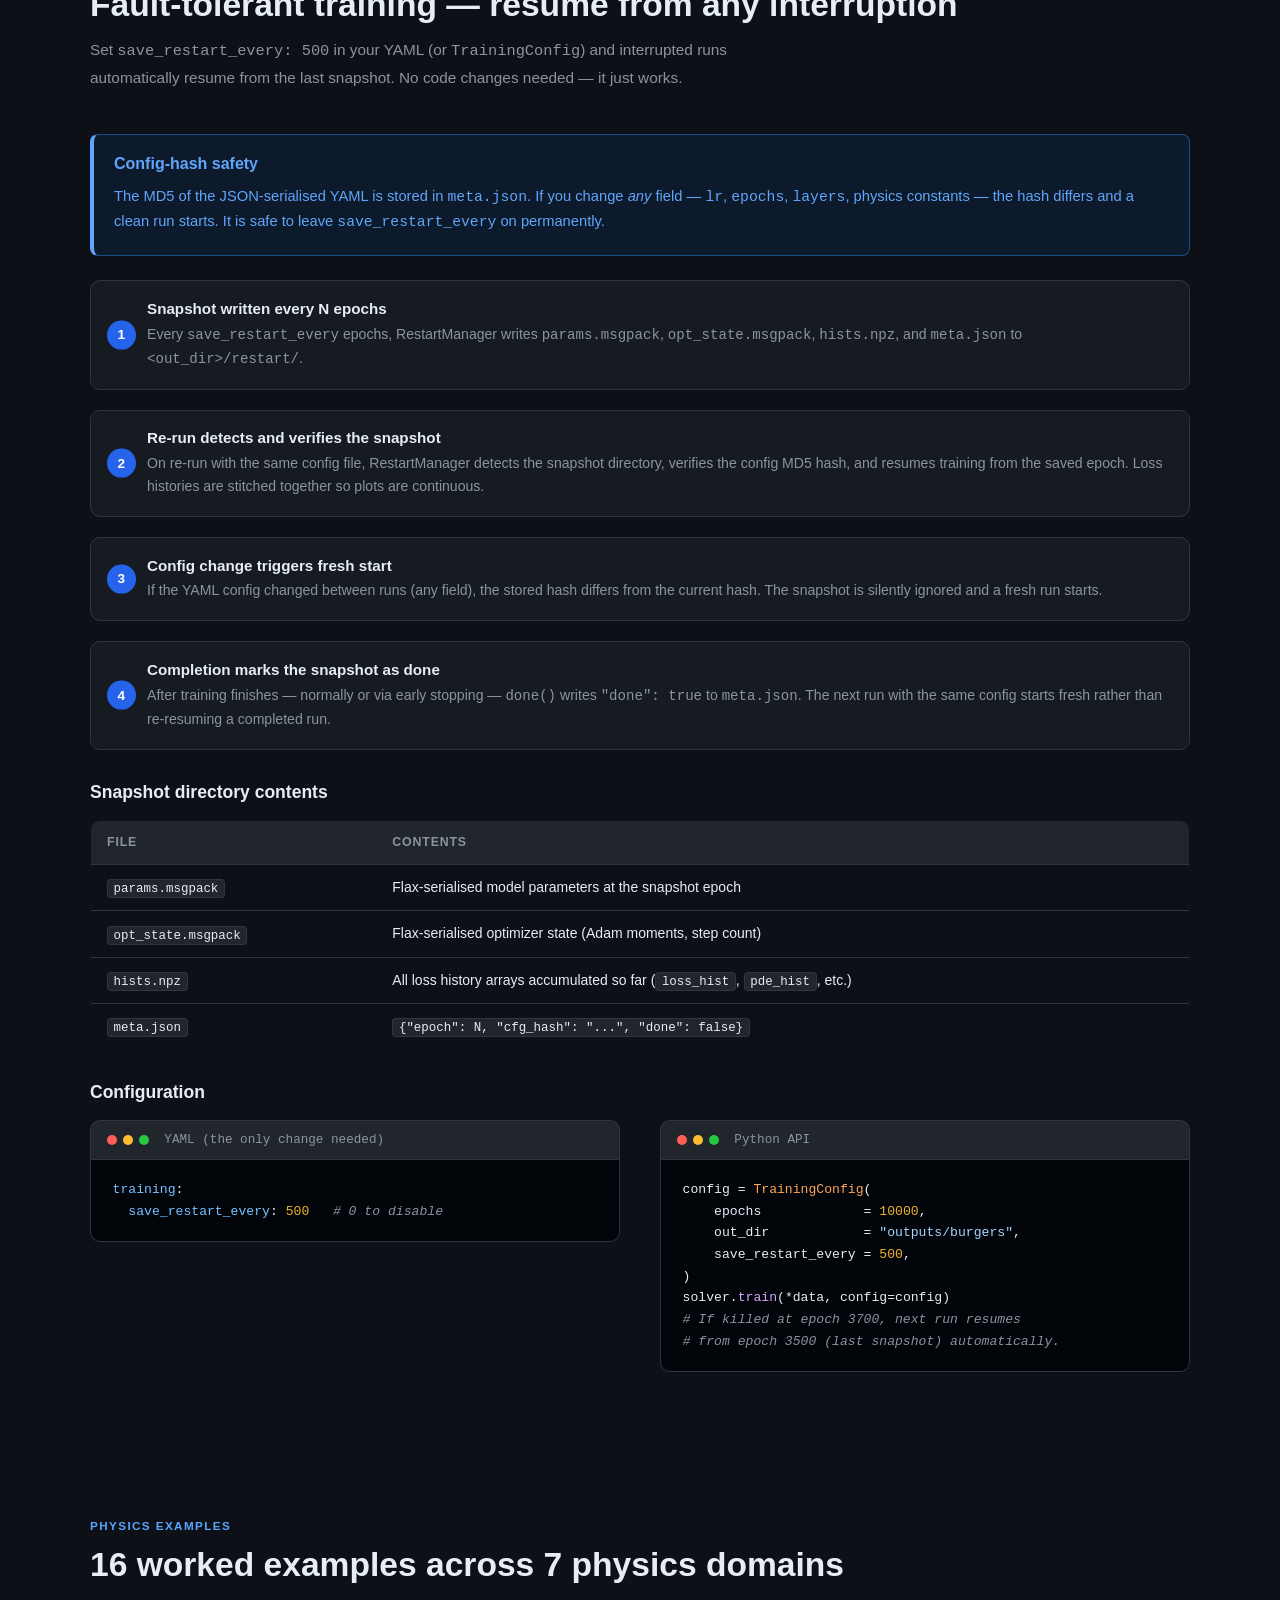
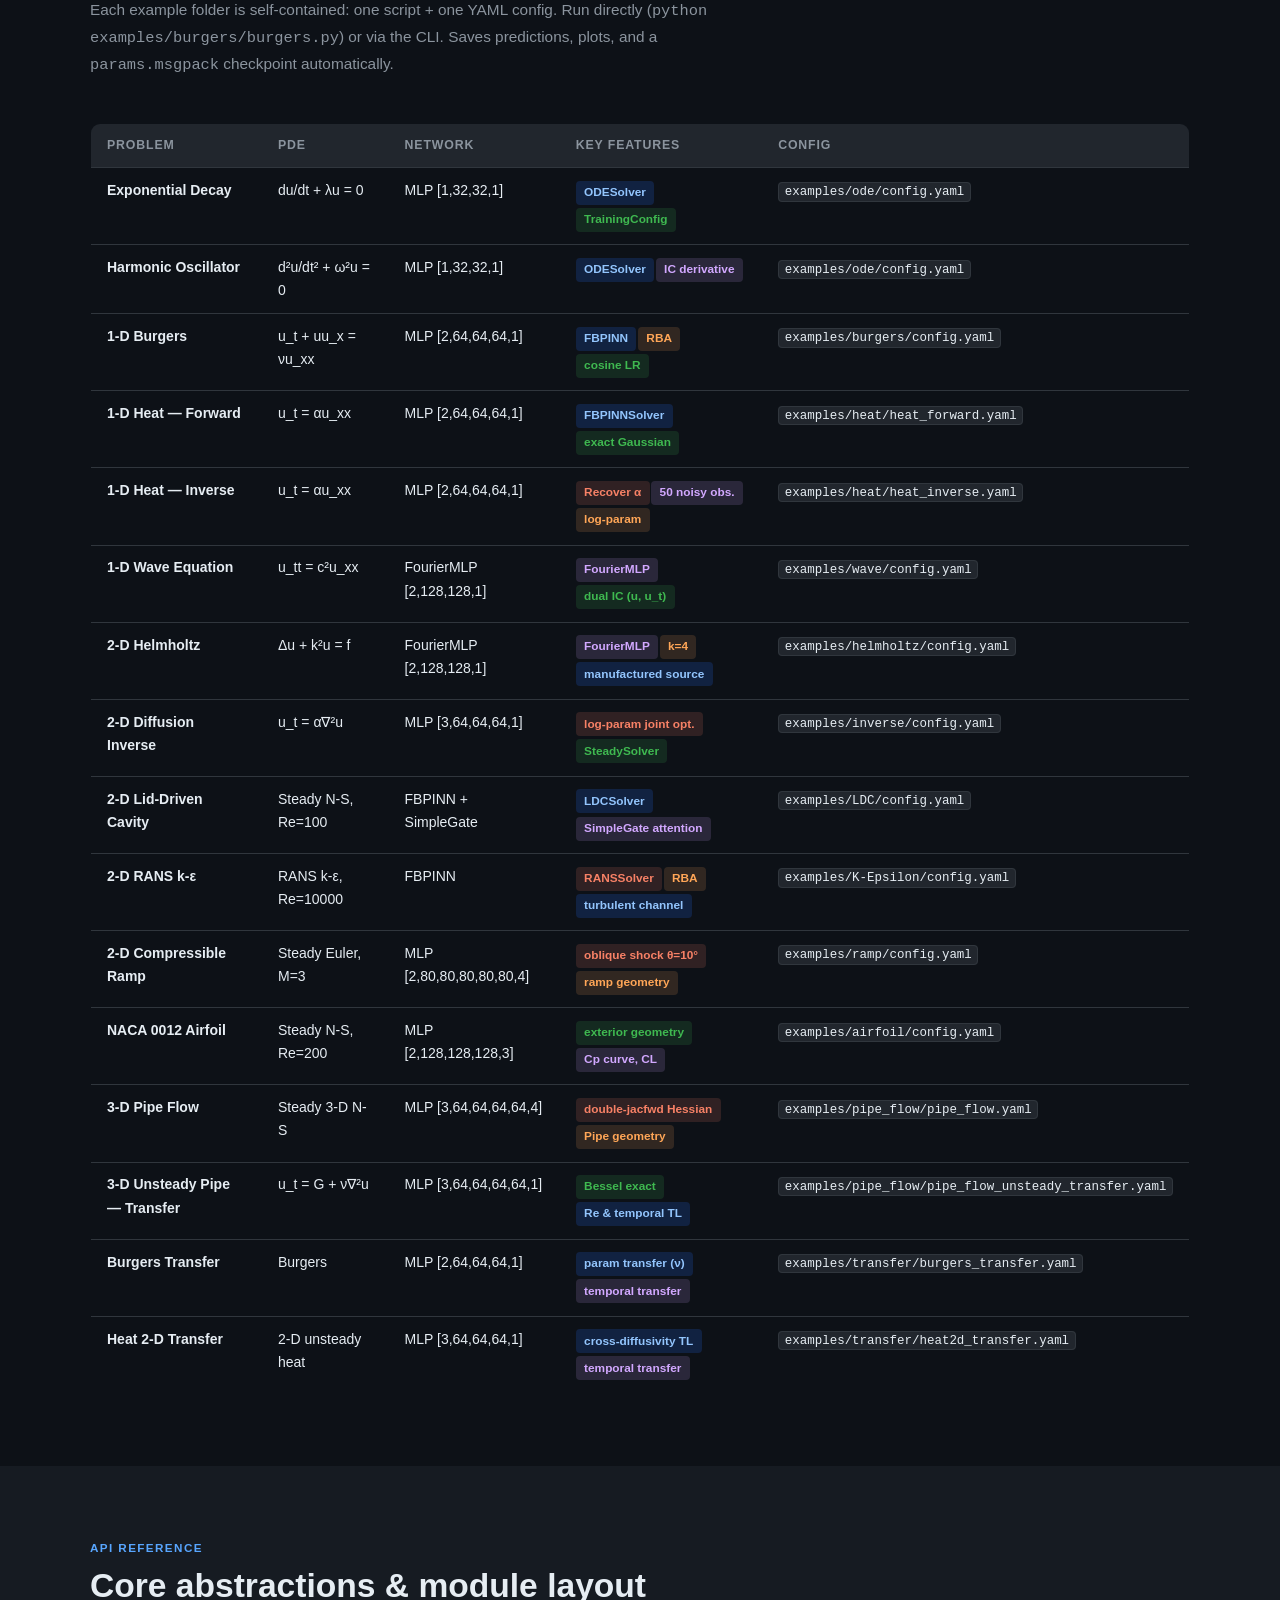
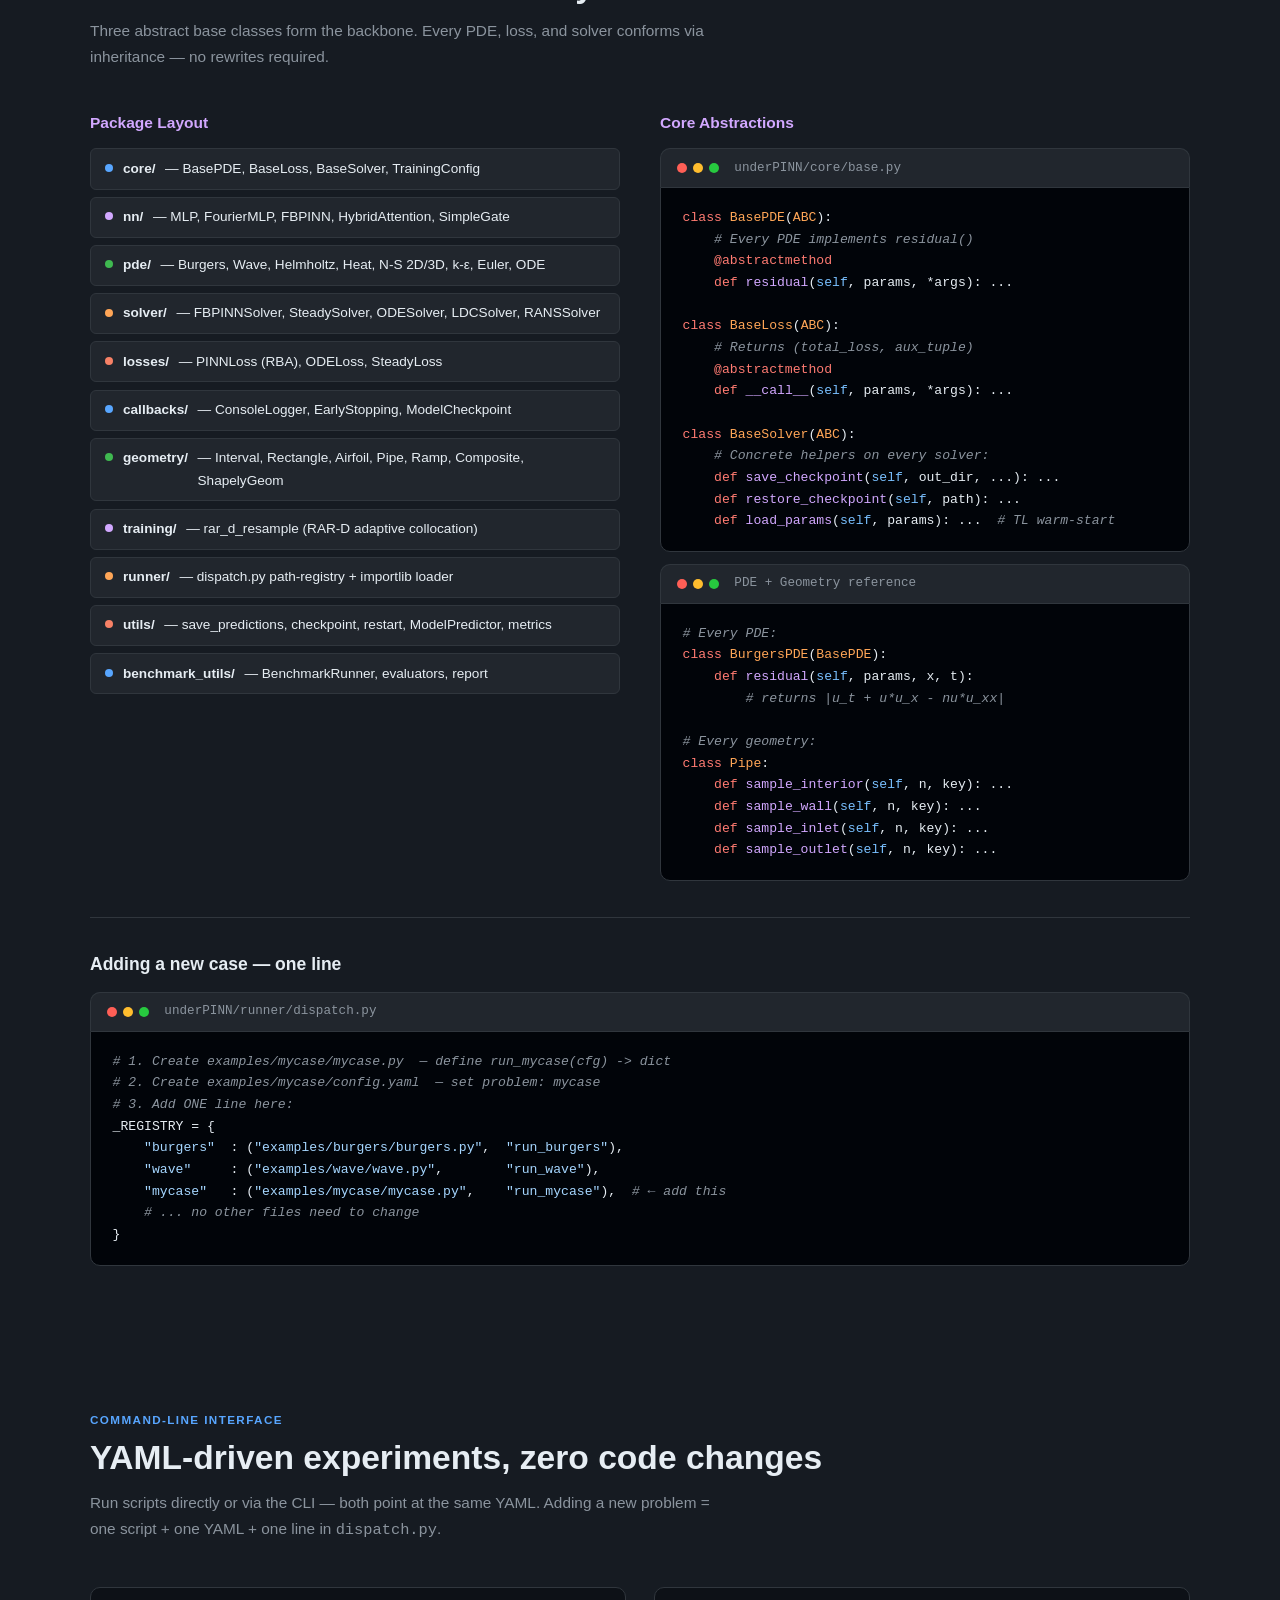
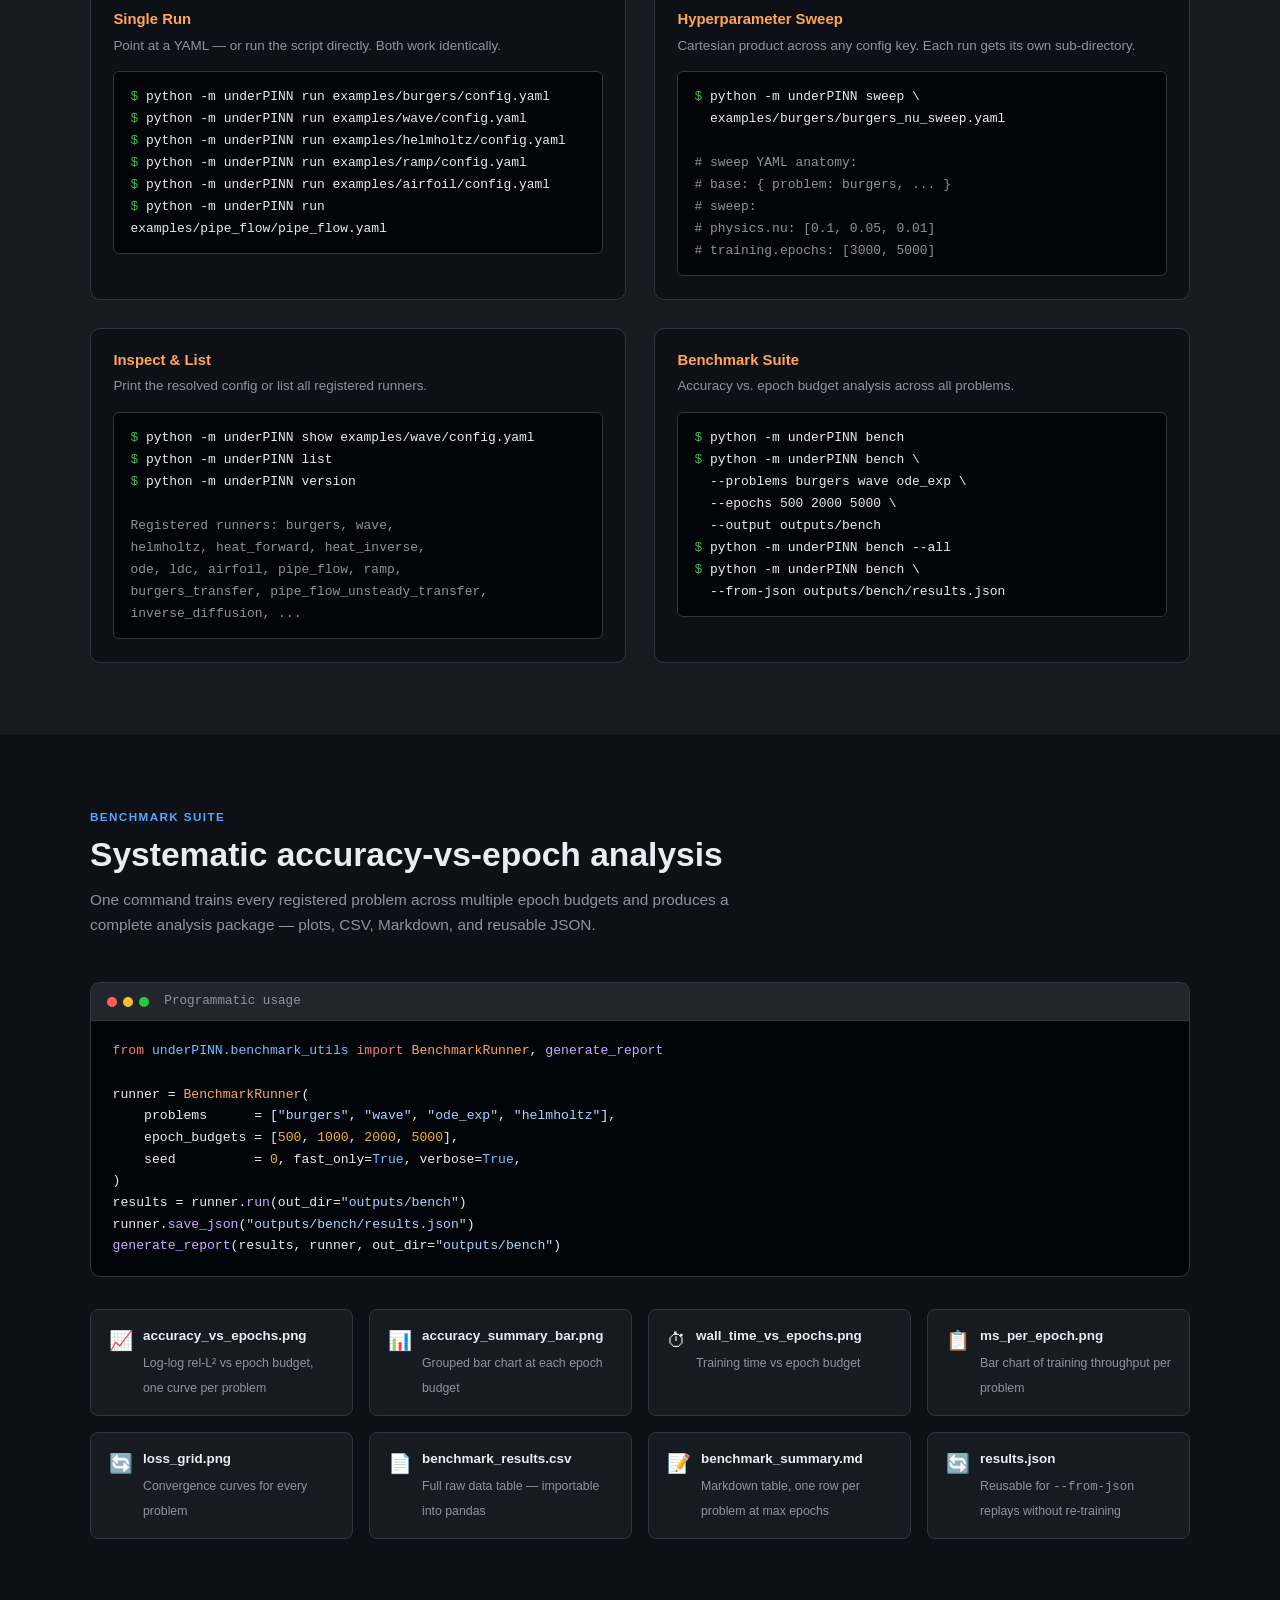
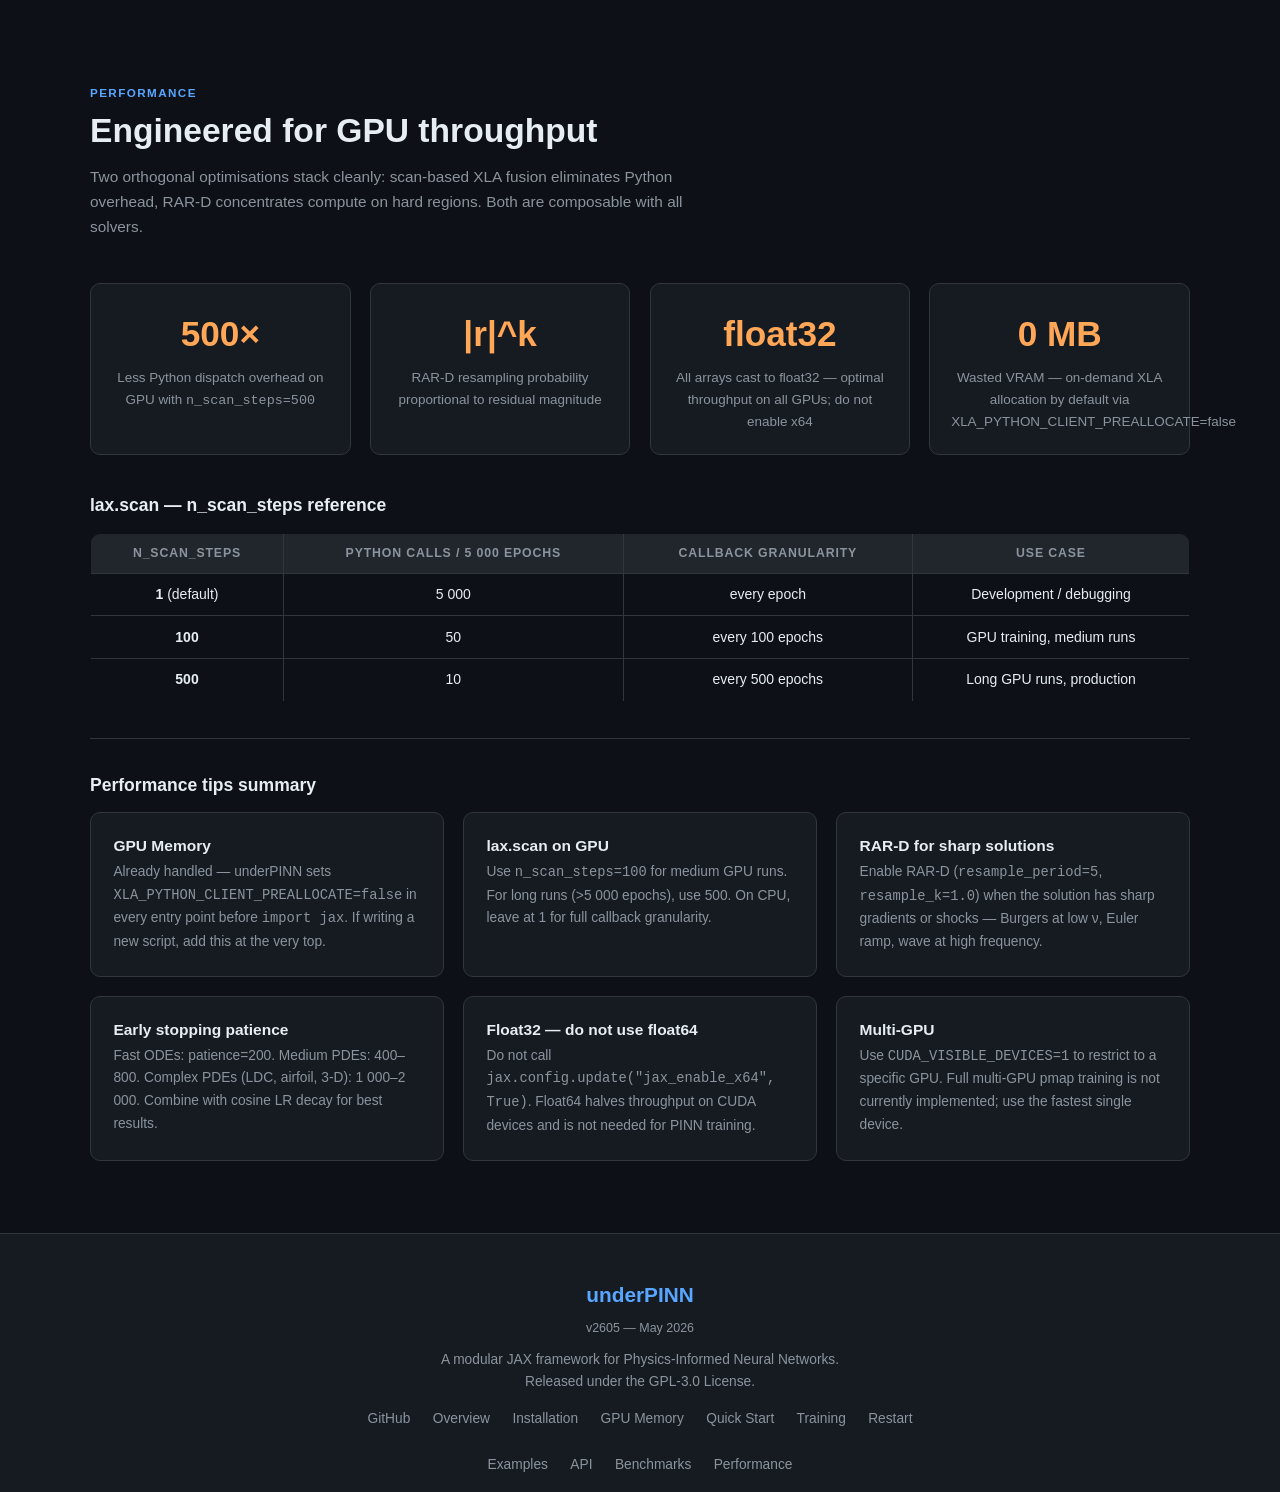
==== commit f918bb05: "Update Docs" ====
--- a/docs/index.html
+++ b/docs/index.html
@@ -3,7 +3,7 @@
 <head>
   <meta charset="UTF-8" />
   <meta name="viewport" content="width=device-width, initial-scale=1.0" />
-  <title>underPINN — JAX Physics-Informed Neural Network Framework</title>
+  <title>underPINN v2605 — JAX Physics-Informed Neural Network Framework</title>
   <style>
     /* ── Reset & tokens ───────────────────────────────────────────────── */
     *, *::before, *::after { box-sizing: border-box; margin: 0; padding: 0; }
@@ -14,11 +14,18 @@
       --border:   #30363d;
       --text:     #e6edf3;
       --muted:    #8b949e;
-      --accent:   #58a6ff;
+      --accent:   #2563eb;
+      --accent-light: #58a6ff;
       --accent2:  #3fb950;
       --accent3:  #f78166;
       --accent4:  #d2a8ff;
       --accent5:  #ffa657;
+      --warn-bg:  #1a1400;
+      --warn-border: #7d6000;
+      --warn-text: #fbbf24;
+      --info-bg:  #0d1a2b;
+      --info-border: #1d4e89;
+      --info-text: #60a5fa;
       --grad:     linear-gradient(135deg, #1a3a5c 0%, #0d2137 50%, #13111c 100%);
       --card-shadow: 0 4px 24px rgba(0,0,0,.5);
       --r: 10px;
@@ -32,75 +39,75 @@
       line-height: 1.65;
       font-size: 15px;
     }
-    a { color: var(--accent); text-decoration: none; }
+    a { color: var(--accent-light); text-decoration: none; }
     a:hover { text-decoration: underline; }
     h1,h2,h3,h4 { font-weight: 700; line-height: 1.25; }
 
     /* ── Nav ──────────────────────────────────────────────────────────── */
     nav {
       position: sticky; top: 0; z-index: 100;
-      background: rgba(13,17,23,.92);
+      background: rgba(13,17,23,.94);
       backdrop-filter: blur(12px);
       border-bottom: 1px solid var(--border);
-      display: flex; align-items: center; gap: 2rem;
-      padding: .75rem 2rem;
+      display: flex; align-items: center; gap: 1.5rem;
+      padding: .7rem 2rem;
     }
     .nav-brand {
-      font-size: 1.15rem; font-weight: 800;
-      color: var(--accent); white-space: nowrap;
+      font-size: 1.1rem; font-weight: 800;
+      color: var(--accent-light); white-space: nowrap; flex-shrink: 0;
     }
     .nav-brand span { color: var(--text); }
-    .nav-links { display: flex; gap: 1.5rem; flex-wrap: wrap; }
-    .nav-links a { color: var(--muted); font-size: .9rem; }
+    .nav-links { display: flex; gap: 1.25rem; flex-wrap: wrap; font-size: .88rem; }
+    .nav-links a { color: var(--muted); }
     .nav-links a:hover { color: var(--text); text-decoration: none; }
-    .nav-right { margin-left: auto; }
+    .nav-right { margin-left: auto; flex-shrink: 0; }
     .btn-gh {
       background: var(--bg3); border: 1px solid var(--border);
-      color: var(--text); padding: .4rem 1rem; border-radius: 6px;
-      font-size: .85rem; display: flex; align-items: center; gap: .4rem;
+      color: var(--text); padding: .38rem .95rem; border-radius: 6px;
+      font-size: .83rem; display: flex; align-items: center; gap: .4rem;
     }
     .btn-gh:hover { background: var(--border); text-decoration: none; }
 
     /* ── Hero ─────────────────────────────────────────────────────────── */
     .hero {
       background: var(--grad);
-      padding: 6rem 2rem 5rem;
+      padding: 5.5rem 2rem 4.5rem;
       text-align: center;
       position: relative; overflow: hidden;
     }
     .hero::before {
       content: '';
       position: absolute; inset: 0;
-      background: radial-gradient(ellipse at 50% 0%, rgba(88,166,255,.12) 0%, transparent 65%);
+      background: radial-gradient(ellipse at 50% 0%, rgba(37,99,235,.15) 0%, transparent 65%);
       pointer-events: none;
     }
+    .hero-badges { display: flex; gap: .6rem; justify-content: center; flex-wrap: wrap; margin-bottom: 1.5rem; }
     .hero-badge {
       display: inline-block;
-      background: rgba(88,166,255,.12); border: 1px solid rgba(88,166,255,.3);
-      color: var(--accent); padding: .25rem .85rem; border-radius: 999px;
-      font-size: .8rem; font-weight: 600; letter-spacing: .05em;
-      margin-bottom: 1.25rem;
+      background: rgba(37,99,235,.15); border: 1px solid rgba(37,99,235,.4);
+      color: #93c5fd; padding: .22rem .8rem; border-radius: 999px;
+      font-size: .78rem; font-weight: 600; letter-spacing: .05em;
     }
     .hero h1 {
       font-size: clamp(2.2rem, 5vw, 3.5rem);
-      background: linear-gradient(135deg, #e6edf3 0%, #58a6ff 55%, #d2a8ff 100%);
+      background: linear-gradient(135deg, #e6edf3 0%, #60a5fa 55%, #d2a8ff 100%);
       -webkit-background-clip: text; -webkit-text-fill-color: transparent;
       background-clip: text;
-      margin-bottom: .75rem;
-    }
-    .hero p {
-      max-width: 660px; margin: 0 auto 2rem;
-      color: #a3b3c4; font-size: 1.1rem;
+      margin-bottom: .7rem;
+    }
+    .hero-tagline {
+      max-width: 640px; margin: 0 auto 2rem;
+      color: #a3b3c4; font-size: 1.08rem;
     }
     .hero-buttons { display: flex; gap: 1rem; justify-content: center; flex-wrap: wrap; }
     .btn-primary {
-      background: var(--accent); color: #0d1117; font-weight: 700;
-      padding: .65rem 1.6rem; border-radius: 8px; font-size: .95rem;
-    }
-    .btn-primary:hover { background: #79baff; text-decoration: none; }
+      background: var(--accent); color: #fff; font-weight: 700;
+      padding: .62rem 1.5rem; border-radius: 8px; font-size: .93rem;
+    }
+    .btn-primary:hover { background: #1d4ed8; text-decoration: none; }
     .btn-outline {
       background: transparent; color: var(--text); font-weight: 600;
-      padding: .65rem 1.6rem; border-radius: 8px; font-size: .95rem;
+      padding: .62rem 1.5rem; border-radius: 8px; font-size: .93rem;
       border: 1px solid var(--border);
     }
     .btn-outline:hover { background: var(--bg3); text-decoration: none; }
@@ -112,89 +119,87 @@
       display: flex; justify-content: center; gap: 0; flex-wrap: wrap;
     }
     .stat {
-      padding: 1.25rem 2.5rem; text-align: center;
-      border-right: 1px solid var(--border); flex: 1; min-width: 140px;
+      padding: 1.2rem 2.2rem; text-align: center;
+      border-right: 1px solid var(--border); flex: 1; min-width: 130px;
     }
     .stat:last-child { border-right: none; }
-    .stat-number { font-size: 1.8rem; font-weight: 800; color: var(--accent); }
-    .stat-label { font-size: .8rem; color: var(--muted); margin-top: .1rem; }
+    .stat-number { font-size: 1.75rem; font-weight: 800; color: var(--accent-light); }
+    .stat-label { font-size: .78rem; color: var(--muted); margin-top: .1rem; }
 
     /* ── Section layout ───────────────────────────────────────────────── */
-    section { padding: 5rem 2rem; }
+    section { padding: 4.5rem 2rem; }
     .container { max-width: 1100px; margin: 0 auto; }
     .section-tag {
       text-transform: uppercase; letter-spacing: .12em;
-      font-size: .75rem; color: var(--accent); font-weight: 700;
+      font-size: .73rem; color: var(--accent-light); font-weight: 700;
       margin-bottom: .5rem;
     }
     .section-title {
-      font-size: clamp(1.6rem, 3vw, 2.2rem);
-      margin-bottom: .75rem;
+      font-size: clamp(1.5rem, 3vw, 2.1rem);
+      margin-bottom: .7rem;
     }
     .section-sub {
-      color: var(--muted); max-width: 620px;
-      margin-bottom: 3rem; font-size: .97rem;
+      color: var(--muted); max-width: 640px;
+      margin-bottom: 2.75rem; font-size: .96rem;
     }
 
     /* ── Feature grid ─────────────────────────────────────────────────── */
     .feature-grid {
       display: grid;
       grid-template-columns: repeat(auto-fill, minmax(300px, 1fr));
-      gap: 1.25rem;
+      gap: 1.2rem;
     }
     .feature-card {
       background: var(--bg2); border: 1px solid var(--border);
-      border-radius: var(--r); padding: 1.5rem;
+      border-radius: var(--r); padding: 1.4rem;
       transition: border-color .2s, transform .2s;
     }
-    .feature-card:hover { border-color: var(--accent); transform: translateY(-2px); }
+    .feature-card:hover { border-color: var(--accent-light); transform: translateY(-2px); }
     .feature-icon {
-      width: 40px; height: 40px; border-radius: 8px;
+      width: 38px; height: 38px; border-radius: 8px;
       display: flex; align-items: center; justify-content: center;
-      font-size: 1.3rem; margin-bottom: .9rem;
-    }
-    .feature-card h3 { font-size: 1rem; margin-bottom: .4rem; }
-    .feature-card p { color: var(--muted); font-size: .88rem; }
-
-    /* ── Architecture ─────────────────────────────────────────────────── */
-    .arch-section { background: var(--bg2); }
-    .arch-grid {
-      display: grid; grid-template-columns: 1fr 1fr; gap: 2.5rem;
-    }
-    @media (max-width: 720px) { .arch-grid { grid-template-columns: 1fr; } }
-    .arch-panel h3 {
-      font-size: 1rem; color: var(--accent4); margin-bottom: 1rem;
-    }
-    .layer-list { list-style: none; display: flex; flex-direction: column; gap: .5rem; }
-    .layer-item {
-      background: var(--bg3); border: 1px solid var(--border);
-      border-radius: 6px; padding: .55rem .9rem;
-      font-size: .875rem; display: flex; align-items: center; gap: .6rem;
-    }
-    .layer-dot {
-      width: 8px; height: 8px; border-radius: 50%; flex-shrink: 0;
-    }
-    .dot-blue  { background: var(--accent); }
-    .dot-green { background: var(--accent2); }
-    .dot-red   { background: var(--accent3); }
-    .dot-purple{ background: var(--accent4); }
-    .dot-orange{ background: var(--accent5); }
+      font-size: 1.2rem; margin-bottom: .85rem;
+    }
+    .feature-card h3 { font-size: .97rem; margin-bottom: .35rem; }
+    .feature-card p { color: var(--muted); font-size: .86rem; }
+    .feature-group-title {
+      font-size: 1.1rem; font-weight: 700; color: var(--accent-light);
+      margin: 2.5rem 0 1rem; padding-bottom: .4rem;
+      border-bottom: 1px solid var(--border);
+    }
+
+    /* ── Warning / Info boxes ─────────────────────────────────────────── */
+    .box-warn {
+      background: var(--warn-bg); border: 1px solid var(--warn-border);
+      border-left: 4px solid var(--warn-text);
+      color: var(--warn-text); border-radius: 8px;
+      padding: 1rem 1.25rem; margin: 1.5rem 0; font-size: .92rem;
+    }
+    .box-warn strong { display: block; margin-bottom: .4rem; font-size: 1rem; }
+    .box-info {
+      background: var(--info-bg); border: 1px solid var(--info-border);
+      border-left: 4px solid var(--info-text);
+      color: var(--info-text); border-radius: 8px;
+      padding: 1rem 1.25rem; margin: 1.5rem 0; font-size: .92rem;
+    }
+    .box-info strong { display: block; margin-bottom: .4rem; font-size: 1rem; }
+    .box-info p, .box-warn p { color: inherit; margin: .3rem 0; }
 
     /* ── Code block ───────────────────────────────────────────────────── */
     pre {
       background: #010409; border: 1px solid var(--border);
-      border-radius: var(--r); padding: 1.25rem 1.4rem;
+      border-radius: var(--r); padding: 1.2rem 1.35rem;
       overflow-x: auto; font-family: var(--mono);
-      font-size: .83rem; line-height: 1.6;
+      font-size: .82rem; line-height: 1.65;
     }
     .code-header {
       background: var(--bg3); border: 1px solid var(--border);
       border-bottom: none; border-radius: var(--r) var(--r) 0 0;
-      padding: .55rem 1rem; display: flex; align-items: center; gap: .5rem;
-      font-family: var(--mono); font-size: .8rem; color: var(--muted);
+      padding: .52rem 1rem; display: flex; align-items: center; gap: .5rem;
+      font-family: var(--mono); font-size: .79rem; color: var(--muted);
     }
     .code-header + pre { border-radius: 0 0 var(--r) var(--r); margin-top: 0; }
-    .dot-row { display: flex; gap: .4rem; margin-right: .5rem; }
+    .dot-row { display: flex; gap: .38rem; margin-right: .45rem; }
     .dot-row span { width: 10px; height: 10px; border-radius: 50%; display: block; }
     .d1 { background: #ff5f56; } .d2 { background: #ffbd2e; } .d3 { background: #27c93f; }
 
@@ -208,8 +213,7 @@
     .nu  { color: #f0b429; }
     .cls { color: #ffa657; }
 
-    /* ── Examples table ───────────────────────────────────────────────── */
-    .examples-section { background: var(--bg); }
+    /* ── Tables ───────────────────────────────────────────────────────── */
     .table-wrap { overflow-x: auto; }
     table {
       width: 100%; border-collapse: collapse; font-size: .875rem;
@@ -217,117 +221,159 @@
     }
     thead { background: var(--bg3); }
     th {
-      padding: .75rem 1rem; text-align: left; font-size: .78rem;
+      padding: .72rem 1rem; text-align: left; font-size: .77rem;
       text-transform: uppercase; letter-spacing: .07em; color: var(--muted);
     }
-    td { padding: .7rem 1rem; border-top: 1px solid var(--border); vertical-align: top; }
-    tr:hover td { background: rgba(88,166,255,.04); }
+    td { padding: .68rem 1rem; border-top: 1px solid var(--border); vertical-align: top; }
+    tr:hover td { background: rgba(37,99,235,.04); }
+    td code, th code {
+      font-family: var(--mono); font-size: .78rem;
+      background: var(--bg3); padding: .1rem .35rem;
+      border-radius: 4px; border: 1px solid var(--border);
+    }
     .tag {
-      display: inline-block; padding: .15rem .55rem; border-radius: 4px;
-      font-size: .75rem; font-weight: 600; margin: .1rem .1rem .1rem 0;
-    }
-    .tag-blue   { background: rgba(88,166,255,.15); color: var(--accent); }
-    .tag-green  { background: rgba(63,185,80,.15);  color: var(--accent2); }
+      display: inline-block; padding: .14rem .52rem; border-radius: 4px;
+      font-size: .74rem; font-weight: 600; margin: .1rem .1rem .1rem 0;
+    }
+    .tag-blue   { background: rgba(37,99,235,.2);  color: #93c5fd; }
+    .tag-green  { background: rgba(63,185,80,.15); color: var(--accent2); }
     .tag-red    { background: rgba(247,129,102,.15);color: var(--accent3); }
     .tag-purple { background: rgba(210,168,255,.15);color: var(--accent4); }
     .tag-orange { background: rgba(255,166,87,.15); color: var(--accent5); }
-    td code {
-      font-family: var(--mono); font-size: .78rem;
-      background: var(--bg3); padding: .1rem .35rem;
-      border-radius: 4px; border: 1px solid var(--border);
-    }
+
+    /* ── Architecture ─────────────────────────────────────────────────── */
+    .arch-section { background: var(--bg2); }
+    .arch-grid {
+      display: grid; grid-template-columns: 1fr 1fr; gap: 2.5rem;
+    }
+    @media (max-width: 720px) { .arch-grid { grid-template-columns: 1fr; } }
+    .arch-panel h3 {
+      font-size: .97rem; color: var(--accent4); margin-bottom: 1rem;
+    }
+    .layer-list { list-style: none; display: flex; flex-direction: column; gap: .45rem; }
+    .layer-item {
+      background: var(--bg3); border: 1px solid var(--border);
+      border-radius: 6px; padding: .52rem .9rem;
+      font-size: .85rem; display: flex; align-items: flex-start; gap: .6rem;
+    }
+    .layer-dot { width: 8px; height: 8px; border-radius: 50%; flex-shrink: 0; margin-top: .38rem; }
+    .dot-blue   { background: var(--accent-light); }
+    .dot-green  { background: var(--accent2); }
+    .dot-red    { background: var(--accent3); }
+    .dot-purple { background: var(--accent4); }
+    .dot-orange { background: var(--accent5); }
+
+    /* ── Restart section ──────────────────────────────────────────────── */
+    .restart-steps { counter-reset: step; list-style: none; display: flex; flex-direction: column; gap: 1.25rem; margin: 1.5rem 0; }
+    .restart-step {
+      counter-increment: step;
+      background: var(--bg2); border: 1px solid var(--border);
+      border-radius: var(--r); padding: 1.1rem 1.3rem 1.1rem 3.5rem;
+      position: relative;
+    }
+    .restart-step::before {
+      content: counter(step);
+      position: absolute; left: 1rem; top: 50%; transform: translateY(-50%);
+      width: 1.8rem; height: 1.8rem; border-radius: 50%;
+      background: var(--accent); color: #fff; font-weight: 800; font-size: .85rem;
+      display: flex; align-items: center; justify-content: center;
+    }
+    .restart-step h4 { font-size: .95rem; margin-bottom: .3rem; }
+    .restart-step p { color: var(--muted); font-size: .88rem; }
 
     /* ── CLI section ──────────────────────────────────────────────────── */
     .cli-section { background: var(--bg2); }
-    .cli-grid { display: grid; grid-template-columns: 1fr 1fr; gap: 2rem; }
+    .cli-grid { display: grid; grid-template-columns: 1fr 1fr; gap: 1.75rem; }
     @media (max-width: 720px) { .cli-grid { grid-template-columns: 1fr; } }
     .cli-card {
       background: var(--bg); border: 1px solid var(--border);
-      border-radius: var(--r); padding: 1.5rem;
-    }
-    .cli-card h3 {
-      font-size: .95rem; color: var(--accent5); margin-bottom: .4rem;
-    }
-    .cli-card p { font-size: .85rem; color: var(--muted); margin-bottom: 1rem; }
+      border-radius: var(--r); padding: 1.4rem;
+    }
+    .cli-card h3 { font-size: .93rem; color: var(--accent5); margin-bottom: .35rem; }
+    .cli-card p  { font-size: .84rem; color: var(--muted); margin-bottom: .9rem; }
     .shell {
       background: #010409; border: 1px solid var(--border);
-      border-radius: 6px; padding: .9rem 1rem;
-      font-family: var(--mono); font-size: .82rem; line-height: 1.7;
+      border-radius: 6px; padding: .85rem 1rem;
+      font-family: var(--mono); font-size: .81rem; line-height: 1.7;
     }
     .shell .prompt { color: var(--accent2); user-select: none; }
     .shell .cmd    { color: var(--text); }
     .shell .cmt    { color: var(--muted); }
 
-    /* ── Performance section ──────────────────────────────────────────── */
-    .perf-section { background: var(--bg); }
+    /* ── Performance ──────────────────────────────────────────────────── */
     .perf-grid {
-      display: grid; grid-template-columns: repeat(auto-fill, minmax(260px, 1fr));
-      gap: 1.25rem; margin-bottom: 3rem;
+      display: grid; grid-template-columns: repeat(auto-fill, minmax(240px, 1fr));
+      gap: 1.2rem; margin-bottom: 2.5rem;
     }
     .perf-card {
       background: var(--bg2); border: 1px solid var(--border);
-      border-radius: var(--r); padding: 1.4rem; text-align: center;
-    }
-    .perf-card .big { font-size: 2.4rem; font-weight: 800; color: var(--accent5); }
-    .perf-card .desc { font-size: .85rem; color: var(--muted); margin-top: .25rem; }
+      border-radius: var(--r); padding: 1.3rem; text-align: center;
+    }
+    .perf-card .big { font-size: 2.2rem; font-weight: 800; color: var(--accent5); }
+    .perf-card .desc { font-size: .84rem; color: var(--muted); margin-top: .2rem; }
     .scan-table { width: 100%; border-collapse: collapse; font-size: .875rem; margin-top: 1rem; }
-    .scan-table th, .scan-table td {
-      padding: .6rem 1rem; border: 1px solid var(--border); text-align: center;
-    }
+    .scan-table th, .scan-table td { padding: .58rem 1rem; border: 1px solid var(--border); text-align: center; }
     .scan-table thead { background: var(--bg3); }
 
-    /* ── Quickstart ───────────────────────────────────────────────────── */
+    /* ── Quick Start tabs ─────────────────────────────────────────────── */
     .qs-section { background: var(--bg2); }
-    .qs-tabs { display: flex; gap: .5rem; margin-bottom: 1rem; }
+    .qs-tabs { display: flex; gap: .45rem; margin-bottom: 1rem; flex-wrap: wrap; }
     .tab-btn {
       background: var(--bg3); border: 1px solid var(--border);
-      color: var(--muted); padding: .4rem .9rem; border-radius: 6px;
-      cursor: pointer; font-size: .85rem;
-    }
-    .tab-btn.active { background: var(--accent); color: #0d1117; font-weight: 700; border-color: var(--accent); }
+      color: var(--muted); padding: .38rem .88rem; border-radius: 6px;
+      cursor: pointer; font-size: .84rem; font-family: inherit;
+    }
+    .tab-btn.active { background: var(--accent); color: #fff; font-weight: 700; border-color: var(--accent); }
     .tab-content { display: none; }
     .tab-content.active { display: block; }
 
     /* ── Benchmark ────────────────────────────────────────────────────── */
-    .bench-section { background: var(--bg); }
     .bench-outputs {
-      display: grid; grid-template-columns: repeat(auto-fill, minmax(220px, 1fr));
+      display: grid; grid-template-columns: repeat(auto-fill, minmax(210px, 1fr));
       gap: 1rem; margin-top: 2rem;
     }
     .bench-file {
       background: var(--bg2); border: 1px solid var(--border);
-      border-radius: 8px; padding: 1rem 1.1rem;
-      display: flex; gap: .7rem; align-items: flex-start;
-    }
-    .bench-file-icon { font-size: 1.25rem; flex-shrink: 0; }
-    .bench-file strong { font-size: .85rem; display: block; margin-bottom: .2rem; }
-    .bench-file span { font-size: .78rem; color: var(--muted); }
+      border-radius: 8px; padding: .95rem 1.1rem;
+      display: flex; gap: .65rem; align-items: flex-start;
+    }
+    .bench-file-icon { font-size: 1.2rem; flex-shrink: 0; }
+    .bench-file strong { font-size: .84rem; display: block; margin-bottom: .18rem; }
+    .bench-file span { font-size: .77rem; color: var(--muted); }
 
     /* ── Install ──────────────────────────────────────────────────────── */
-    .install-section { background: var(--bg2); }
+    .install-section { background: var(--bg); }
     .install-grid { display: grid; grid-template-columns: 1fr 1fr; gap: 2rem; }
     @media (max-width: 720px) { .install-grid { grid-template-columns: 1fr; } }
+
+    /* ── VRAM table ───────────────────────────────────────────────────── */
+    .vram-section { background: var(--bg2); }
 
     /* ── Footer ───────────────────────────────────────────────────────── */
     footer {
       background: var(--bg2); border-top: 1px solid var(--border);
-      padding: 3rem 2rem; text-align: center;
+      padding: 2.75rem 2rem; text-align: center;
     }
     .footer-inner { max-width: 600px; margin: 0 auto; }
-    .footer-logo { font-size: 1.4rem; font-weight: 800; color: var(--accent); margin-bottom: .5rem; }
-    footer p { color: var(--muted); font-size: .875rem; margin-bottom: 1rem; }
-    .footer-links { display: flex; gap: 1.5rem; justify-content: center; flex-wrap: wrap; }
-    .footer-links a { color: var(--muted); font-size: .875rem; }
+    .footer-logo { font-size: 1.3rem; font-weight: 800; color: var(--accent-light); margin-bottom: .4rem; }
+    .footer-version { font-size: .78rem; color: var(--muted); margin-bottom: .6rem; }
+    footer p { color: var(--muted); font-size: .86rem; margin-bottom: .9rem; }
+    .footer-links { display: flex; gap: 1.4rem; justify-content: center; flex-wrap: wrap; }
+    .footer-links a { color: var(--muted); font-size: .86rem; }
     .footer-links a:hover { color: var(--text); }
 
     /* ── Misc ─────────────────────────────────────────────────────────── */
-    .divider { border: none; border-top: 1px solid var(--border); margin: 2.5rem 0; }
+    .divider { border: none; border-top: 1px solid var(--border); margin: 2.25rem 0; }
+    .mt-2 { margin-top: 2rem; }
+    .mb-1 { margin-bottom: 1rem; }
+
     @media (max-width: 600px) {
       nav { padding: .6rem 1rem; }
       .nav-links { display: none; }
-      section { padding: 3.5rem 1.2rem; }
+      section { padding: 3.25rem 1.1rem; }
       .stats-bar { flex-direction: column; }
       .stat { border-right: none; border-bottom: 1px solid var(--border); }
+      .arch-grid, .cli-grid, .install-grid { grid-template-columns: 1fr; }
     }
   </style>
 </head>
@@ -337,13 +383,16 @@
 <nav>
   <div class="nav-brand">under<span>PINN</span></div>
   <div class="nav-links">
-    <a href="#features">Features</a>
-    <a href="#architecture">Architecture</a>
+    <a href="#overview">Overview</a>
+    <a href="#installation">Installation</a>
+    <a href="#gpu-memory">GPU Memory</a>
+    <a href="#quickstart">Quick Start</a>
+    <a href="#training">Training System</a>
+    <a href="#restart">Restart System</a>
     <a href="#examples">Examples</a>
-    <a href="#cli">CLI</a>
-    <a href="#benchmark">Benchmark</a>
-    <a href="#quickstart">Quick Start</a>
-    <a href="#install">Install</a>
+    <a href="#api">API Reference</a>
+    <a href="#benchmark">Benchmarks</a>
+    <a href="#performance">Performance</a>
   </div>
   <div class="nav-right">
     <a href="https://github.com/Prashantiitk23/PINN" class="btn-gh" target="_blank">
@@ -356,10 +405,16 @@
 </nav>
 
 <!-- ─── Hero ──────────────────────────────────────────────────────────────── -->
-<section class="hero">
-  <div class="hero-badge">JAX · Flax · XLA · GPU-ready</div>
+<section class="hero" id="overview">
+  <div class="hero-badges">
+    <span class="hero-badge">repo status: Active</span>
+    <span class="hero-badge">license: GPL-3.0</span>
+    <span class="hero-badge">Python &ge;3.9</span>
+    <span class="hero-badge">JAX &ge;0.4.26</span>
+    <span class="hero-badge">v2605</span>
+  </div>
   <h1>underPINN</h1>
-  <p>A modular, GPU-accelerated Physics-Informed Neural Network framework — from ODEs to 3-D turbulent Navier-Stokes, all JIT-compiled via XLA.</p>
+  <p class="hero-tagline">A modular, GPU-accelerated Physics-Informed Neural Network framework built on JAX + Flax + Optax — from harmonic oscillators to 3-D turbulent Navier-Stokes, all JIT-compiled via XLA.</p>
   <div class="hero-buttons">
     <a href="#quickstart" class="btn-primary">Get Started</a>
     <a href="#examples" class="btn-outline">Browse Examples</a>
@@ -369,119 +424,758 @@
 
 <!-- ─── Stats bar ─────────────────────────────────────────────────────────── -->
 <div class="stats-bar">
-  <div class="stat"><div class="stat-number">14</div><div class="stat-label">Physics Examples</div></div>
-  <div class="stat"><div class="stat-number">7</div><div class="stat-label">PDE Solvers</div></div>
-  <div class="stat"><div class="stat-number">12</div><div class="stat-label">CLI Runners</div></div>
+  <div class="stat"><div class="stat-number">16</div><div class="stat-label">Physics Examples</div></div>
+  <div class="stat"><div class="stat-number">5</div><div class="stat-label">PDE Solvers</div></div>
+  <div class="stat"><div class="stat-number">12+</div><div class="stat-label">CLI Runners</div></div>
   <div class="stat"><div class="stat-number">500×</div><div class="stat-label">Less GPU Dispatch</div></div>
   <div class="stat"><div class="stat-number">3D</div><div class="stat-label">Navier-Stokes</div></div>
+  <div class="stat"><div class="stat-number">Auto</div><div class="stat-label">Restart/Resume</div></div>
 </div>
 
-<!-- ─── Features ─────────────────────────────────────────────────────────── -->
+<!-- ─── Features / Overview ───────────────────────────────────────────────── -->
 <section id="features">
   <div class="container">
     <div class="section-tag">Core Capabilities</div>
     <h2 class="section-title">Everything you need for PINN research</h2>
-    <p class="section-sub">From simple ODEs to full 3-D turbulence models — one coherent API, no boilerplate.</p>
-
+    <p class="section-sub">From simple ODEs to full 3-D turbulence — one coherent API, no boilerplate. Automatic GPU memory management, fault-tolerant restart, and YAML-driven experiments out of the box.</p>
+
+    <div class="feature-group-title">Network Architectures</div>
     <div class="feature-grid">
       <div class="feature-card">
-        <div class="feature-icon" style="background:rgba(88,166,255,.12)">🧩</div>
-        <h3>Domain Decomposition (FBPINN)</h3>
-        <p>Overlapping subdomains with sigmoid partition-of-unity windows. Attention-augmented gated residual blocks inside each subdomain for complex geometries.</p>
-      </div>
-      <div class="feature-card">
-        <div class="feature-icon" style="background:rgba(63,185,80,.12)">⚡</div>
+        <div class="feature-icon" style="background:rgba(37,99,235,.12)">&#9632;</div>
+        <h3>MLP</h3>
+        <p>Standard multi-layer perceptron with tanh activations. Configurable depth and width via a simple layer list — e.g. <code>[2, 64, 64, 64, 1]</code> for a space-time Burgers network.</p>
+      </div>
+      <div class="feature-card">
+        <div class="feature-icon" style="background:rgba(210,168,255,.12)">&#126;</div>
+        <h3>FourierMLP</h3>
+        <p>Trainable random Fourier feature embeddings prepended to a standard MLP. Essential for oscillatory solutions — Helmholtz, wave, high-Re flows — where plain MLPs exhibit spectral bias.</p>
+      </div>
+      <div class="feature-card">
+        <div class="feature-icon" style="background:rgba(63,185,80,.12)">&#9632;&#9632;</div>
+        <h3>FBPINN + SimpleGate</h3>
+        <p>Overlapping subdomain decomposition with sigmoid partition-of-unity windows. HybridAttention and SimpleGate gated residual blocks inside each subdomain for complex geometries.</p>
+      </div>
+    </div>
+
+    <div class="feature-group-title">Training</div>
+    <div class="feature-grid">
+      <div class="feature-card">
+        <div class="feature-icon" style="background:rgba(63,185,80,.12)">&#9889;</div>
         <h3>lax.scan XLA Fusion</h3>
-        <p>Fuse N gradient steps into a single XLA kernel — 50–500× less Python dispatch overhead on GPU. Works with all solvers; callbacks still fire every N epochs.</p>
-      </div>
-      <div class="feature-card">
-        <div class="feature-icon" style="background:rgba(210,168,255,.12)">🎵</div>
-        <h3>FourierMLP</h3>
-        <p>Trainable random Fourier feature embeddings. Essential for high-frequency oscillatory solutions — Helmholtz, wave equations, high-Re flows.</p>
-      </div>
-      <div class="feature-card">
-        <div class="feature-icon" style="background:rgba(255,166,87,.12)">🎯</div>
-        <h3>Residual-Based Adaptivity (RBA)</h3>
-        <p>Element-wise loss weighting that automatically concentrates training on high-residual boundary and collocation points.</p>
-      </div>
-      <div class="feature-card">
-        <div class="feature-icon" style="background:rgba(247,129,102,.12)">🔄</div>
+        <p>Fuse N gradient steps into a single XLA kernel — 50–500&times; less Python dispatch overhead on GPU. Works with all solvers; callbacks fire every N outer epochs.</p>
+      </div>
+      <div class="feature-card">
+        <div class="feature-icon" style="background:rgba(255,166,87,.12)">&#9654;</div>
+        <h3>Cosine LR Decay</h3>
+        <p>Via <code>optax.cosine_decay_schedule</code>. Integrates seamlessly with <code>TrainingConfig</code>. Recommended for runs longer than 2 000 epochs — delivers free accuracy improvement.</p>
+      </div>
+      <div class="feature-card">
+        <div class="feature-icon" style="background:rgba(247,129,102,.12)">&#8635;</div>
         <h3>RAR-D Adaptive Resampling</h3>
-        <p>Periodically replaces collocation points proportionally to |residual|^k (Lu et al., 2021). Composable with lax.scan; optionally supply a custom domain sampler.</p>
-      </div>
-      <div class="feature-card">
-        <div class="feature-icon" style="background:rgba(88,166,255,.12)">🔬</div>
-        <h3>Inverse Problems</h3>
-        <p>Joint optimisation of network weights + physics parameters. Recover thermal diffusivity from sparse noisy observations using log-parameterised positivity constraints.</p>
-      </div>
-      <div class="feature-card">
-        <div class="feature-icon" style="background:rgba(63,185,80,.12)">🚀</div>
+        <p>Periodically replaces collocation points with samples drawn proportional to |residual|^k (Lu et al., 2021). Focuses compute on high-error regions without changing total batch size.</p>
+      </div>
+      <div class="feature-card">
+        <div class="feature-icon" style="background:rgba(210,168,255,.12)">&#9878;</div>
+        <h3>RBA Element-wise Weighting</h3>
+        <p>Residual-based adaptivity assigns per-point loss weights so boundary and collocation losses are automatically balanced. Especially effective for stiff boundary conditions.</p>
+      </div>
+      <div class="feature-card">
+        <div class="feature-icon" style="background:rgba(37,99,235,.12)">&#9654;&#9646;</div>
+        <h3>EarlyStopping</h3>
+        <p>Monitors a metric (default: total loss) and halts training after <code>patience</code> epochs without improvement. Works correctly inside <code>lax.scan</code> loops — fires at the outer-step boundary.</p>
+      </div>
+      <div class="feature-card">
+        <div class="feature-icon" style="background:rgba(63,185,80,.12)">&#9664;</div>
+        <h3>TrainingConfig Dataclass</h3>
+        <p>Centralises all hyperparameters with runtime validation. A single <code>TrainingConfig</code> object is passed to every solver — no kwargs scattered across multiple calls.</p>
+      </div>
+    </div>
+
+    <div class="feature-group-title">Infrastructure</div>
+    <div class="feature-grid">
+      <div class="feature-card">
+        <div class="feature-icon" style="background:rgba(247,129,102,.12)">&#10067;</div>
+        <h3>Restart / Resume</h3>
+        <p>RestartManager snapshots params + opt state + loss histories every N epochs. Re-run an interrupted job and it picks up exactly where it left off. Config-hash check prevents stale resumption.</p>
+      </div>
+      <div class="feature-card">
+        <div class="feature-icon" style="background:rgba(255,166,87,.12)">&#128190;</div>
+        <h3>GPU Memory Management</h3>
+        <p>Sets <code>XLA_PYTHON_CLIENT_PREALLOCATE=false</code> automatically before <code>import jax</code>. A 3-layer MLP uses ~200 MB instead of reserving 73 GB on an 80 GB A100.</p>
+      </div>
+      <div class="feature-card">
+        <div class="feature-icon" style="background:rgba(37,99,235,.12)">&#128228;</div>
+        <h3>Checkpoint &amp; Inference</h3>
+        <p>Save Flax params as <code>params.msgpack</code> with a JSON sidecar. Reload in one line with <code>ModelPredictor.from_meta(path)</code> — no need to re-specify the architecture.</p>
+      </div>
+      <div class="feature-card">
+        <div class="feature-icon" style="background:rgba(63,185,80,.12)">&#128640;</div>
         <h3>Transfer Learning</h3>
         <p>Parameter transfer (different Re / diffusivity) and temporal transfer (extended time horizon). Warm-start any solver from a pre-trained model with one call.</p>
       </div>
       <div class="feature-card">
-        <div class="feature-icon" style="background:rgba(210,168,255,.12)">📋</div>
-        <h3>Callbacks + TrainingConfig</h3>
-        <p>ConsoleLogger, EarlyStopping, ModelCheckpoint — and a unified TrainingConfig dataclass with runtime validation. Callbacks fire every N epochs even inside lax.scan loops.</p>
-      </div>
-      <div class="feature-card">
-        <div class="feature-icon" style="background:rgba(255,166,87,.12)">🌐</div>
-        <h3>3-D Geometry Primitives</h3>
-        <p>Cylinder pipe (interior, wall, inlet, outlet), NACA 4-digit airfoil, arbitrary Shapely polygons, rectangles, intervals — all with boundary-aware sampling.</p>
-      </div>
-      <div class="feature-card">
-        <div class="feature-icon" style="background:rgba(247,129,102,.12)">📊</div>
-        <h3>Benchmark Suite</h3>
-        <p>One command runs all problems across multiple epoch budgets, producing accuracy plots, convergence grids, CSV tables, loss histories, and a Markdown report.</p>
-      </div>
-      <div class="feature-card">
-        <div class="feature-icon" style="background:rgba(88,166,255,.12)">⚙️</div>
-        <h3>YAML-Driven CLI</h3>
-        <p>Every hyperparameter lives in a config file. Cartesian sweep support built-in. No code changes needed to run experiments or sweeps.</p>
-      </div>
-      <div class="feature-card">
-        <div class="feature-icon" style="background:rgba(63,185,80,.12)">💾</div>
-        <h3>Checkpoint &amp; Inference</h3>
-        <p>Save Flax params as <code>params.msgpack</code> with a JSON sidecar. Reload in one line with <code>ModelPredictor.from_meta(path)</code> — no need to re-specify the architecture.</p>
-      </div>
-      <div class="feature-card">
-        <div class="feature-icon" style="background:rgba(247,129,102,.12)">📦</div>
-        <h3>Prediction Persistence</h3>
-        <p>Automatic compressed .npz saving at collocation points after every training run. Includes coordinates, PINN outputs, and exact solutions where available.</p>
+        <div class="feature-icon" style="background:rgba(210,168,255,.12)">&#128269;</div>
+        <h3>Inverse Problems</h3>
+        <p>Joint optimisation of network weights + physics parameters. Log-parameterisation ensures positivity without constraints. Demonstrated on thermal diffusivity recovery from sparse noisy data.</p>
+      </div>
+      <div class="feature-card">
+        <div class="feature-icon" style="background:rgba(247,129,102,.12)">&#9881;</div>
+        <h3>YAML-Driven CLI + Sweeps</h3>
+        <p>Every hyperparameter lives in a YAML config. Cartesian product sweeps built-in. <code>run</code>, <code>sweep</code>, <code>bench</code>, <code>list</code>, <code>show</code>, <code>version</code> subcommands — no code changes needed.</p>
       </div>
     </div>
   </div>
 </section>
 
-<!-- ─── Architecture ──────────────────────────────────────────────────────── -->
-<section id="architecture" class="arch-section">
+<!-- ─── Installation ──────────────────────────────────────────────────────── -->
+<section id="installation" class="install-section">
   <div class="container">
-    <div class="section-tag">Framework Design</div>
-    <h2 class="section-title">Clean abstractions, zero boilerplate</h2>
-    <p class="section-sub">Three abstract base classes form the backbone. Existing classes conform via inheritance — no rewrites required.</p>
-
+    <div class="section-tag">Installation</div>
+    <h2 class="section-title">Get underPINN running</h2>
+    <p class="section-sub">Pure Python — install in editable mode from the repo root so all examples and the CLI resolve imports automatically.</p>
+
+    <div class="install-grid">
+      <div>
+        <h3 style="color:var(--accent2);margin-bottom:1rem">CPU / Development</h3>
+        <div class="code-header">
+          <div class="dot-row"><span class="d1"></span><span class="d2"></span><span class="d3"></span></div>
+          Terminal
+        </div>
+<pre>pip install jax flax optax matplotlib scipy \
+            shapely pandas pyyaml</pre>
+      </div>
+      <div>
+        <h3 style="color:var(--accent5);margin-bottom:1rem">GPU (CUDA 12)</h3>
+        <div class="code-header">
+          <div class="dot-row"><span class="d1"></span><span class="d2"></span><span class="d3"></span></div>
+          Terminal
+        </div>
+<pre>pip install -U <span class="st">"jax[cuda12]"</span>
+pip install -r requirements-gpu.txt</pre>
+      </div>
+    </div>
+
+    <div style="margin-top:1.75rem">
+      <h3 style="color:var(--accent-light);margin-bottom:1rem">From Source (recommended)</h3>
+      <div class="code-header">
+        <div class="dot-row"><span class="d1"></span><span class="d2"></span><span class="d3"></span></div>
+        Terminal
+      </div>
+<pre>git clone https://github.com/Prashantiitk23/PINN
+<span class="kw">cd</span> PINN
+pip install -e .
+
+<span class="cm"># Verify GPU is visible</span>
+python -c <span class="st">"import jax; print(jax.devices())"</span>
+<span class="cm"># Expected on GPU: [CudaDevice(id=0)]</span></pre>
+    </div>
+
+    <hr class="divider">
+    <h3 class="mb-1">Requirements</h3>
+    <div class="feature-grid" style="gap:.7rem;margin-top:.75rem">
+      <div class="feature-card" style="padding:1rem">
+        <strong style="color:var(--accent-light)">jax[cpu] &ge; 0.4.26</strong>
+        <p style="margin-top:.2rem">JIT compilation, autodiff, PRNG</p>
+      </div>
+      <div class="feature-card" style="padding:1rem">
+        <strong style="color:var(--accent2)">flax &ge; 0.8.0</strong>
+        <p style="margin-top:.2rem">Neural network layers and parameter trees</p>
+      </div>
+      <div class="feature-card" style="padding:1rem">
+        <strong style="color:var(--accent4)">optax &ge; 0.2.0</strong>
+        <p style="margin-top:.2rem">Adam, cosine decay, gradient clipping</p>
+      </div>
+      <div class="feature-card" style="padding:1rem">
+        <strong style="color:var(--accent5)">numpy, scipy, matplotlib</strong>
+        <p style="margin-top:.2rem">Numerics, exact solutions, plotting</p>
+      </div>
+      <div class="feature-card" style="padding:1rem">
+        <strong style="color:var(--accent3)">shapely &ge; 2.0</strong>
+        <p style="margin-top:.2rem">Arbitrary polygon geometry support</p>
+      </div>
+      <div class="feature-card" style="padding:1rem">
+        <strong style="color:var(--accent-light)">pyyaml &ge; 6.0</strong>
+        <p style="margin-top:.2rem">YAML config loading and merging</p>
+      </div>
+    </div>
+  </div>
+</section>
+
+<!-- ─── GPU Memory ─────────────────────────────────────────────────────────── -->
+<section id="gpu-memory" class="vram-section">
+  <div class="container">
+    <div class="section-tag">GPU Memory Management</div>
+    <h2 class="section-title">Why does nvidia-smi show 73 GB on import?</h2>
+    <p class="section-sub">JAX's XLA BFC allocator pre-reserves ~90% of all free VRAM the moment <code>import jax</code> executes — before any tensor is created — to prevent memory fragmentation during training. underPINN disables this automatically.</p>
+
+    <div class="box-warn">
+      <strong>Default JAX behaviour (NOT what underPINN uses)</strong>
+      <p>On an 80 GB A100, <code>import jax</code> immediately reserves ~73 GB of VRAM even if your model only needs 200 MB. This blocks other processes from using the GPU and makes it look like your job consumed the entire card.</p>
+    </div>
+
+    <div class="box-info">
+      <strong>underPINN sets XLA_PYTHON_CLIENT_PREALLOCATE=false automatically</strong>
+      <p>The environment variable is set in <code>underPINN/__main__.py</code> (for CLI runs) and at the top of every example script (for direct <code>python examples/...</code> runs) <em>before</em> <code>import jax</code>. You get on-demand GPU memory growth out of the box — no configuration needed.</p>
+    </div>
+
+    <h3 style="margin:2rem 0 1rem">Manual control via environment variables</h3>
+    <div class="code-header">
+      <div class="dot-row"><span class="d1"></span><span class="d2"></span><span class="d3"></span></div>
+      bash
+    </div>
+<pre><span class="cm"># On-demand growth (default in underPINN) — frees unreserved VRAM for other jobs</span>
+export XLA_PYTHON_CLIENT_PREALLOCATE=false
+
+<span class="cm"># Hard cap — useful when sharing a node; limits to e.g. 20% of VRAM</span>
+export XLA_PYTHON_CLIENT_PREALLOCATE=false
+export XLA_PYTHON_CLIENT_MEM_FRACTION=0.20
+
+<span class="cm"># Platform allocator — no XLA pool at all (slowest, minimal fragmentation)</span>
+export XLA_PYTHON_CLIENT_ALLOCATOR=platform
+
+<span class="cm"># Multi-GPU: restrict to a single device (e.g. GPU 1)</span>
+export CUDA_VISIBLE_DEVICES=1</pre>
+
+    <h3 style="margin:2rem 0 1rem">Programmatic override (must be BEFORE <code>import jax</code>)</h3>
+    <div class="code-header">
+      <div class="dot-row"><span class="d1"></span><span class="d2"></span><span class="d3"></span></div>
+      Python
+    </div>
+<pre><span class="kw">import</span> os
+os.environ[<span class="st">"XLA_PYTHON_CLIENT_PREALLOCATE"</span>] = <span class="st">"false"</span>
+os.environ[<span class="st">"XLA_PYTHON_CLIENT_MEM_FRACTION"</span>] = <span class="st">"0.15"</span>
+<span class="kw">import</span> jax  <span class="cm"># now uses at most 15% of VRAM</span></pre>
+
+    <h3 style="margin:2rem 0 1rem">Typical actual VRAM usage (preallocation disabled)</h3>
+    <div class="table-wrap">
+      <table>
+        <thead>
+          <tr><th>Problem</th><th>Network</th><th>VRAM (approx)</th></tr>
+        </thead>
+        <tbody>
+          <tr><td>Burgers 1-D</td><td><code>[2,64,64,64,1]</code></td><td>~200 MB</td></tr>
+          <tr><td>Wave 1-D</td><td>FourierMLP</td><td>~300 MB</td></tr>
+          <tr><td>Helmholtz 2-D</td><td>FourierMLP</td><td>~400 MB</td></tr>
+          <tr><td>LDC 2-D</td><td>FBPINN</td><td>~800 MB</td></tr>
+          <tr><td>Airfoil 2-D</td><td><code>[2,128,128,128,3]</code></td><td>~1.2 GB</td></tr>
+          <tr><td>Pipe Flow 3-D</td><td><code>[3,64,64,64,64,4]</code></td><td>~2.0 GB</td></tr>
+          <tr><td>Compressible Ramp</td><td><code>[2,80,80,80,80,80,4]</code></td><td>~1.8 GB</td></tr>
+          <tr><td>k-&epsilon; Turbulence</td><td>FBPINN</td><td>~3.0 GB</td></tr>
+        </tbody>
+      </table>
+    </div>
+  </div>
+</section>
+
+<!-- ─── Quick Start ────────────────────────────────────────────────────────── -->
+<section id="quickstart" class="qs-section">
+  <div class="container">
+    <div class="section-tag">Quick Start</div>
+    <h2 class="section-title">Up and running in 5 minutes</h2>
+    <p class="section-sub">Six patterns — pick the one that fits your use case. All examples set <code>XLA_PYTHON_CLIENT_PREALLOCATE=false</code> automatically.</p>
+
+    <div class="qs-tabs">
+      <button class="tab-btn active" onclick="showTab('cli')">CLI (zero Python)</button>
+      <button class="tab-btn" onclick="showTab('api')">Python API</button>
+      <button class="tab-btn" onclick="showTab('yaml')">YAML Config</button>
+      <button class="tab-btn" onclick="showTab('checkpoint')">Checkpoint &amp; Inference</button>
+      <button class="tab-btn" onclick="showTab('transfer')">Transfer Learning</button>
+      <button class="tab-btn" onclick="showTab('scan')">GPU Acceleration</button>
+    </div>
+
+    <div id="tab-cli" class="tab-content active">
+      <div class="code-header">
+        <div class="dot-row"><span class="d1"></span><span class="d2"></span><span class="d3"></span></div>
+        Terminal — CLI (zero Python)
+      </div>
+<pre><span class="cm"># Single run — point at any registered YAML config</span>
+python -m underPINN run  examples/burgers/config.yaml
+python -m underPINN run  examples/wave/config.yaml
+python -m underPINN run  examples/pipe_flow/pipe_flow.yaml
+python -m underPINN run  examples/ramp/config.yaml
+
+<span class="cm"># Hyperparameter sweep (Cartesian product)</span>
+python -m underPINN sweep examples/burgers/burgers_nu_sweep.yaml
+
+<span class="cm"># Benchmark all problems</span>
+python -m underPINN bench
+
+<span class="cm"># List all registered runners</span>
+python -m underPINN list
+
+<span class="cm"># Print resolved config without training</span>
+python -m underPINN show examples/wave/config.yaml
+
+<span class="cm"># Print framework version</span>
+python -m underPINN version</pre>
+    </div>
+
+    <div id="tab-api" class="tab-content">
+      <div class="code-header">
+        <div class="dot-row"><span class="d1"></span><span class="d2"></span><span class="d3"></span></div>
+        Python API — Burgers PINN with restart
+      </div>
+<pre><span class="kw">import</span> os
+os.environ.<span class="fn">setdefault</span>(<span class="st">"XLA_PYTHON_CLIENT_PREALLOCATE"</span>, <span class="st">"false"</span>)
+<span class="kw">import</span> jax, optax
+<span class="kw">from</span> <span class="nm">underPINN.nn.mlp</span>                  <span class="kw">import</span> <span class="cls">MLP</span>
+<span class="kw">from</span> <span class="nm">underPINN.pde.burgers</span>              <span class="kw">import</span> <span class="cls">BurgersPDE</span>
+<span class="kw">from</span> <span class="nm">underPINN.losses.loss</span>               <span class="kw">import</span> <span class="cls">PINNLoss</span>
+<span class="kw">from</span> <span class="nm">underPINN.solver.fbpinn</span>             <span class="kw">import</span> <span class="cls">FBPINNSolver</span>
+<span class="kw">from</span> <span class="nm">underPINN.core.config</span>              <span class="kw">import</span> <span class="cls">TrainingConfig</span>
+<span class="kw">from</span> <span class="nm">underPINN.callbacks.logging</span>         <span class="kw">import</span> <span class="cls">ConsoleLogger</span>
+<span class="kw">from</span> <span class="nm">underPINN.callbacks.early_stopping</span>  <span class="kw">import</span> <span class="cls">EarlyStopping</span>
+
+model  = <span class="cls">MLP</span>(layers=[<span class="nu">2</span>, <span class="nu">64</span>, <span class="nu">64</span>, <span class="nu">64</span>, <span class="nu">1</span>])
+pde    = <span class="cls">BurgersPDE</span>(model, nu=<span class="nu">0.01</span>)
+loss   = <span class="cls">PINNLoss</span>(model, pde, ic_weight=<span class="nu">100.0</span>, bc_weight=<span class="nu">10.0</span>, rba=<span class="nm">True</span>)
+solver = <span class="cls">FBPINNSolver</span>(model, pde, loss=loss)
+solver.<span class="fn">init</span>(jax.random.<span class="fn">PRNGKey</span>(<span class="nu">0</span>))
+
+config = <span class="cls">TrainingConfig</span>(
+    epochs             = <span class="nu">5000</span>,
+    lr                 = <span class="nu">1e-3</span>,
+    lr_schedule        = optax.<span class="fn">cosine_decay_schedule</span>(<span class="nu">1e-3</span>, <span class="nu">5000</span>, alpha=<span class="nu">1e-2</span>),
+    batch_r            = <span class="nu">2048</span>,
+    log_every          = <span class="nu">500</span>,
+    out_dir            = <span class="st">"outputs/burgers"</span>,   <span class="cm"># enables auto-restart</span>
+    save_restart_every = <span class="nu">500</span>,
+    callbacks = [
+        <span class="cls">ConsoleLogger</span>(log_every=<span class="nu">500</span>),
+        <span class="cls">EarlyStopping</span>(patience=<span class="nu">400</span>),
+    ],
+)
+solver.<span class="fn">train</span>(*data, config=config)</pre>
+    </div>
+
+    <div id="tab-yaml" class="tab-content">
+      <div class="code-header">
+        <div class="dot-row"><span class="d1"></span><span class="d2"></span><span class="d3"></span></div>
+        examples/burgers/config.yaml
+      </div>
+<pre><span class="nm">problem</span>: burgers       <span class="cm"># selects the runner</span>
+
+<span class="nm">network</span>:
+  <span class="nm">type</span>  : mlp
+  <span class="nm">layers</span>: [<span class="nu">2</span>, <span class="nu">64</span>, <span class="nu">64</span>, <span class="nu">64</span>, <span class="nu">1</span>]
+
+<span class="nm">physics</span>:
+  <span class="nm">nu</span>: <span class="nu">0.01</span>
+
+<span class="nm">data</span>:
+  <span class="nm">T</span>: <span class="nu">2.0</span>
+  <span class="nm">n_collocation</span>: <span class="nu">6000</span>
+  <span class="nm">n_ic</span>: <span class="nu">200</span>
+  <span class="nm">n_bc</span>: <span class="nu">200</span>
+
+<span class="nm">training</span>:
+  <span class="nm">epochs</span>                  : <span class="nu">5000</span>
+  <span class="nm">lr</span>                      : <span class="nu">1.0e-3</span>
+  <span class="nm">early_stopping_patience</span> : <span class="nu">400</span>
+  <span class="nm">save_restart_every</span>      : <span class="nu">500</span>  <span class="cm"># snapshot every 500 epochs</span>
+
+<span class="nm">loss</span>:
+  <span class="nm">ic_weight</span>: <span class="nu">100.0</span>
+  <span class="nm">bc_weight</span>: <span class="nu">10.0</span>
+  <span class="nm">rba</span>      : <span class="nm">true</span>
+
+<span class="nm">output</span>:
+  <span class="nm">dir</span>        : outputs/burgers
+  <span class="nm">save_params</span>: <span class="nm">true</span></pre>
+      <div style="height:1rem"></div>
+      <div class="shell">
+        <div><span class="prompt">$ </span><span class="cmd">python -m underPINN run examples/burgers/config.yaml</span></div>
+      </div>
+    </div>
+
+    <div id="tab-checkpoint" class="tab-content">
+      <div class="code-header">
+        <div class="dot-row"><span class="d1"></span><span class="d2"></span><span class="d3"></span></div>
+        Checkpoint &amp; Inference
+      </div>
+<pre><span class="kw">from</span> <span class="nm">underPINN.utils.checkpoint</span> <span class="kw">import</span> <span class="cls">ModelPredictor</span>
+<span class="kw">import</span> jax.numpy <span class="kw">as</span> jnp
+
+<span class="cm"># Option A — auto-rebuild model from saved metadata (zero boilerplate)</span>
+predictor = <span class="cls">ModelPredictor</span>.<span class="fn">from_meta</span>(<span class="st">"outputs/burgers/"</span>)
+
+<span class="cm"># Option B — supply model explicitly</span>
+<span class="kw">from</span> <span class="nm">underPINN.nn.mlp</span> <span class="kw">import</span> <span class="cls">MLP</span>
+predictor = <span class="cls">ModelPredictor</span>.<span class="fn">from_checkpoint</span>(
+    <span class="cls">MLP</span>(layers=[<span class="nu">2</span>, <span class="nu">64</span>, <span class="nu">64</span>, <span class="nu">64</span>, <span class="nu">1</span>]),
+    <span class="st">"outputs/burgers/"</span>,
+)
+
+<span class="cm"># Inference</span>
+x_test = jnp.<span class="fn">linspace</span>(-<span class="nu">1.0</span>, <span class="nu">1.0</span>, <span class="nu">500</span>)
+t_test = jnp.<span class="fn">full</span>(<span class="nu">500</span>, <span class="nu">0.8</span>)
+u = predictor.<span class="fn">predict</span>(jnp.<span class="fn">stack</span>([x_test, t_test], axis=<span class="nu">1</span>))</pre>
+    </div>
+
+    <div id="tab-transfer" class="tab-content">
+      <div class="code-header">
+        <div class="dot-row"><span class="d1"></span><span class="d2"></span><span class="d3"></span></div>
+        Transfer Learning
+      </div>
+<pre><span class="cm"># Phase 1: train source model (e.g. Burgers nu=0.1)</span>
+solver_src.<span class="fn">train</span>(*data_src, config=cfg_src)
+solver_src.<span class="fn">save_checkpoint</span>(<span class="st">"outputs/source/"</span>)
+
+<span class="cm"># Phase 2: warm-start target from source weights (e.g. nu=0.01)</span>
+solver_tgt.<span class="fn">load_params</span>(solver_src.params)       <span class="cm"># or restore_checkpoint(...)</span>
+solver_tgt.<span class="fn">train</span>(*data_tgt, config=cfg_tgt)     <span class="cm"># lower lr recommended (3e-4)</span>
+<span class="cm"># Converges 2-3x faster than training from scratch</span></pre>
+    </div>
+
+    <div id="tab-scan" class="tab-content">
+      <div class="code-header">
+        <div class="dot-row"><span class="d1"></span><span class="d2"></span><span class="d3"></span></div>
+        GPU Acceleration — lax.scan + RAR-D
+      </div>
+<pre><span class="cm"># Fuse 100 gradient steps per XLA kernel + adaptive resampling</span>
+config = <span class="cls">TrainingConfig</span>(
+    epochs          = <span class="nu">5000</span>,
+    lr              = <span class="nu">1e-3</span>,
+    n_scan_steps    = <span class="nu">100</span>,   <span class="cm"># 50 Python calls instead of 5000</span>
+    resample_period = <span class="nu">5</span>,     <span class="cm"># RAR-D every 5 outer steps (= 500 epochs)</span>
+    resample_k      = <span class="nu">1.0</span>,   <span class="cm"># probability proportional to |residual|^1</span>
+    callbacks       = [<span class="cls">ConsoleLogger</span>(log_every=<span class="nu">500</span>)],
+)
+solver.<span class="fn">train</span>(*data, config=config)</pre>
+    </div>
+  </div>
+</section>
+
+<!-- ─── Training System ────────────────────────────────────────────────────── -->
+<section id="training" class="arch-section">
+  <div class="container">
+    <div class="section-tag">Training System</div>
+    <h2 class="section-title">TrainingConfig — full field reference</h2>
+    <p class="section-sub">A single dataclass centralises all hyperparameters. Pass it to any solver's <code>train()</code> method.</p>
+
+    <div class="table-wrap">
+      <table>
+        <thead>
+          <tr><th>Field</th><th>Type</th><th>Default</th><th>Description</th></tr>
+        </thead>
+        <tbody>
+          <tr><td><code>epochs</code></td><td>int</td><td>1000</td><td>Total training epochs</td></tr>
+          <tr><td><code>lr</code></td><td>float</td><td>1e-3</td><td>Base learning rate</td></tr>
+          <tr><td><code>lr_schedule</code></td><td>optax schedule</td><td>None</td><td>Overrides <code>lr</code> when set; use <code>optax.cosine_decay_schedule</code></td></tr>
+          <tr><td><code>batch_r</code></td><td>int</td><td>4096</td><td>Collocation mini-batch size</td></tr>
+          <tr><td><code>batch_i</code></td><td>int</td><td>512</td><td>Initial-condition mini-batch size</td></tr>
+          <tr><td><code>batch_b</code></td><td>int</td><td>512</td><td>Boundary-condition mini-batch size</td></tr>
+          <tr><td><code>log_every</code></td><td>int</td><td>100</td><td>Print interval (used by ConsoleLogger)</td></tr>
+          <tr><td><code>seed</code></td><td>int</td><td>0</td><td>PRNG seed</td></tr>
+          <tr><td><code>callbacks</code></td><td>list</td><td>[]</td><td>List of Callback objects</td></tr>
+          <tr><td><code>n_scan_steps</code></td><td>int</td><td>1</td><td>Fuse N steps into one XLA kernel (1 = Python loop)</td></tr>
+          <tr><td><code>resample_period</code></td><td>int</td><td>0</td><td>RAR-D resampling every N outer steps (0 = off)</td></tr>
+          <tr><td><code>resample_candidates</code></td><td>int</td><td>0</td><td>Candidate pool size (0 &rarr; 5 &times; batch_r)</td></tr>
+          <tr><td><code>resample_k</code></td><td>float</td><td>1.0</td><td>Exponent in p &prop; |residual|^k</td></tr>
+          <tr><td><code>out_dir</code></td><td>str</td><td>""</td><td>Output directory; enables auto-restart when non-empty</td></tr>
+          <tr><td><code>save_restart_every</code></td><td>int</td><td>500</td><td>Snapshot interval in epochs (0 = off)</td></tr>
+        </tbody>
+      </table>
+    </div>
+
+    <hr class="divider">
+    <h3 style="margin-bottom:1rem">Callbacks</h3>
     <div class="arch-grid">
-      <!-- Module tree -->
+      <div>
+        <div class="code-header">
+          <div class="dot-row"><span class="d1"></span><span class="d2"></span><span class="d3"></span></div>
+          ConsoleLogger + EarlyStopping
+        </div>
+<pre><span class="kw">from</span> <span class="nm">underPINN.callbacks.logging</span>        <span class="kw">import</span> <span class="cls">ConsoleLogger</span>
+<span class="kw">from</span> <span class="nm">underPINN.callbacks.early_stopping</span> <span class="kw">import</span> <span class="cls">EarlyStopping</span>
+
+<span class="cm"># Prints loss every 500 epochs</span>
+<span class="cls">ConsoleLogger</span>(log_every=<span class="nu">500</span>)
+
+<span class="cm"># Halt after 400 epochs without improvement</span>
+<span class="cls">EarlyStopping</span>(
+    patience  = <span class="nu">400</span>,
+    monitor   = <span class="st">"loss"</span>,
+    min_delta = <span class="nu">1e-8</span>,
+)</pre>
+      </div>
+      <div>
+        <div class="code-header">
+          <div class="dot-row"><span class="d1"></span><span class="d2"></span><span class="d3"></span></div>
+          ModelCheckpoint
+        </div>
+<pre><span class="kw">from</span> <span class="nm">underPINN.callbacks.checkpoint</span> <span class="kw">import</span> <span class="cls">ModelCheckpoint</span>
+
+<span class="cls">ModelCheckpoint</span>(
+    out_dir       = <span class="st">"outputs/burgers/"</span>,
+    monitor       = <span class="st">"loss"</span>,
+    mode          = <span class="st">"min"</span>,
+    save_best_only= <span class="nm">True</span>,
+    metadata      = {
+        <span class="st">"problem"</span>: <span class="st">"burgers"</span>,
+        <span class="st">"network"</span>: {
+            <span class="st">"type"</span>  : <span class="st">"mlp"</span>,
+            <span class="st">"layers"</span>: [<span class="nu">2</span>, <span class="nu">64</span>, <span class="nu">64</span>, <span class="nu">64</span>, <span class="nu">1</span>],
+        },
+    },
+)</pre>
+      </div>
+    </div>
+
+    <hr class="divider">
+    <h3 style="margin-bottom:.75rem">lax.scan acceleration — n_scan_steps</h3>
+    <table class="scan-table">
+      <thead>
+        <tr><th>n_scan_steps</th><th>Python calls / 5 000 epochs</th><th>Callback granularity</th><th>Use case</th></tr>
+      </thead>
+      <tbody>
+        <tr><td><strong>1</strong> (default)</td><td>5 000</td><td>every epoch</td><td>Development / debugging</td></tr>
+        <tr><td><strong>100</strong></td><td>50</td><td>every 100 epochs</td><td>GPU training, medium runs</td></tr>
+        <tr><td><strong>500</strong></td><td>10</td><td>every 500 epochs</td><td>Long GPU runs, production</td></tr>
+      </tbody>
+    </table>
+  </div>
+</section>
+
+<!-- ─── Restart System ─────────────────────────────────────────────────────── -->
+<section id="restart">
+  <div class="container">
+    <div class="section-tag">Restart / Resume System</div>
+    <h2 class="section-title">Fault-tolerant training — resume from any interruption</h2>
+    <p class="section-sub">Set <code>save_restart_every: 500</code> in your YAML (or <code>TrainingConfig</code>) and interrupted runs automatically resume from the last snapshot. No code changes needed — it just works.</p>
+
+    <div class="box-info">
+      <strong>Config-hash safety</strong>
+      <p>The MD5 of the JSON-serialised YAML is stored in <code>meta.json</code>. If you change <em>any</em> field — <code>lr</code>, <code>epochs</code>, <code>layers</code>, physics constants — the hash differs and a clean run starts. It is safe to leave <code>save_restart_every</code> on permanently.</p>
+    </div>
+
+    <ol class="restart-steps">
+      <li class="restart-step">
+        <h4>Snapshot written every N epochs</h4>
+        <p>Every <code>save_restart_every</code> epochs, RestartManager writes <code>params.msgpack</code>, <code>opt_state.msgpack</code>, <code>hists.npz</code>, and <code>meta.json</code> to <code>&lt;out_dir&gt;/restart/</code>.</p>
+      </li>
+      <li class="restart-step">
+        <h4>Re-run detects and verifies the snapshot</h4>
+        <p>On re-run with the same config file, RestartManager detects the snapshot directory, verifies the config MD5 hash, and resumes training from the saved epoch. Loss histories are stitched together so plots are continuous.</p>
+      </li>
+      <li class="restart-step">
+        <h4>Config change triggers fresh start</h4>
+        <p>If the YAML config changed between runs (any field), the stored hash differs from the current hash. The snapshot is silently ignored and a fresh run starts.</p>
+      </li>
+      <li class="restart-step">
+        <h4>Completion marks the snapshot as done</h4>
+        <p>After training finishes — normally or via early stopping — <code>done()</code> writes <code>"done": true</code> to <code>meta.json</code>. The next run with the same config starts fresh rather than re-resuming a completed run.</p>
+      </li>
+    </ol>
+
+    <h3 style="margin:2rem 0 1rem">Snapshot directory contents</h3>
+    <div class="table-wrap">
+      <table>
+        <thead>
+          <tr><th>File</th><th>Contents</th></tr>
+        </thead>
+        <tbody>
+          <tr><td><code>params.msgpack</code></td><td>Flax-serialised model parameters at the snapshot epoch</td></tr>
+          <tr><td><code>opt_state.msgpack</code></td><td>Flax-serialised optimizer state (Adam moments, step count)</td></tr>
+          <tr><td><code>hists.npz</code></td><td>All loss history arrays accumulated so far (<code>loss_hist</code>, <code>pde_hist</code>, etc.)</td></tr>
+          <tr><td><code>meta.json</code></td><td><code>{"epoch": N, "cfg_hash": "...", "done": false}</code></td></tr>
+        </tbody>
+      </table>
+    </div>
+
+    <h3 style="margin:2rem 0 1rem">Configuration</h3>
+    <div class="arch-grid">
+      <div>
+        <div class="code-header">
+          <div class="dot-row"><span class="d1"></span><span class="d2"></span><span class="d3"></span></div>
+          YAML (the only change needed)
+        </div>
+<pre><span class="nm">training</span>:
+  <span class="nm">save_restart_every</span>: <span class="nu">500</span>   <span class="cm"># 0 to disable</span></pre>
+      </div>
+      <div>
+        <div class="code-header">
+          <div class="dot-row"><span class="d1"></span><span class="d2"></span><span class="d3"></span></div>
+          Python API
+        </div>
+<pre>config = <span class="cls">TrainingConfig</span>(
+    epochs             = <span class="nu">10000</span>,
+    out_dir            = <span class="st">"outputs/burgers"</span>,
+    save_restart_every = <span class="nu">500</span>,
+)
+solver.<span class="fn">train</span>(*data, config=config)
+<span class="cm"># If killed at epoch 3700, next run resumes</span>
+<span class="cm"># from epoch 3500 (last snapshot) automatically.</span></pre>
+      </div>
+    </div>
+  </div>
+</section>
+
+<!-- ─── Examples table ────────────────────────────────────────────────────── -->
+<section id="examples">
+  <div class="container">
+    <div class="section-tag">Physics Examples</div>
+    <h2 class="section-title">16 worked examples across 7 physics domains</h2>
+    <p class="section-sub">Each example folder is self-contained: one script + one YAML config. Run directly (<code>python examples/burgers/burgers.py</code>) or via the CLI. Saves predictions, plots, and a <code>params.msgpack</code> checkpoint automatically.</p>
+
+    <div class="table-wrap">
+      <table>
+        <thead>
+          <tr>
+            <th>Problem</th>
+            <th>PDE</th>
+            <th>Network</th>
+            <th>Key Features</th>
+            <th>Config</th>
+          </tr>
+        </thead>
+        <tbody>
+          <tr>
+            <td><strong>Exponential Decay</strong></td>
+            <td>du/dt + &lambda;u = 0</td>
+            <td>MLP [1,32,32,1]</td>
+            <td><span class="tag tag-blue">ODESolver</span><span class="tag tag-green">TrainingConfig</span></td>
+            <td><code>examples/ode/config.yaml</code></td>
+          </tr>
+          <tr>
+            <td><strong>Harmonic Oscillator</strong></td>
+            <td>d&sup2;u/dt&sup2; + &omega;&sup2;u = 0</td>
+            <td>MLP [1,32,32,1]</td>
+            <td><span class="tag tag-blue">ODESolver</span><span class="tag tag-purple">IC derivative</span></td>
+            <td><code>examples/ode/config.yaml</code></td>
+          </tr>
+          <tr>
+            <td><strong>1-D Burgers</strong></td>
+            <td>u_t + uu_x = &nu;u_xx</td>
+            <td>MLP [2,64,64,64,1]</td>
+            <td><span class="tag tag-blue">FBPINN</span><span class="tag tag-orange">RBA</span><span class="tag tag-green">cosine LR</span></td>
+            <td><code>examples/burgers/config.yaml</code></td>
+          </tr>
+          <tr>
+            <td><strong>1-D Heat — Forward</strong></td>
+            <td>u_t = &alpha;u_xx</td>
+            <td>MLP [2,64,64,64,1]</td>
+            <td><span class="tag tag-blue">FBPINNSolver</span><span class="tag tag-green">exact Gaussian</span></td>
+            <td><code>examples/heat/heat_forward.yaml</code></td>
+          </tr>
+          <tr>
+            <td><strong>1-D Heat — Inverse</strong></td>
+            <td>u_t = &alpha;u_xx</td>
+            <td>MLP [2,64,64,64,1]</td>
+            <td><span class="tag tag-red">Recover &alpha;</span><span class="tag tag-purple">50 noisy obs.</span><span class="tag tag-orange">log-param</span></td>
+            <td><code>examples/heat/heat_inverse.yaml</code></td>
+          </tr>
+          <tr>
+            <td><strong>1-D Wave Equation</strong></td>
+            <td>u_tt = c&sup2;u_xx</td>
+            <td>FourierMLP [2,128,128,1]</td>
+            <td><span class="tag tag-purple">FourierMLP</span><span class="tag tag-green">dual IC (u, u_t)</span></td>
+            <td><code>examples/wave/config.yaml</code></td>
+          </tr>
+          <tr>
+            <td><strong>2-D Helmholtz</strong></td>
+            <td>&Delta;u + k&sup2;u = f</td>
+            <td>FourierMLP [2,128,128,1]</td>
+            <td><span class="tag tag-purple">FourierMLP</span><span class="tag tag-orange">k=4</span><span class="tag tag-blue">manufactured source</span></td>
+            <td><code>examples/helmholtz/config.yaml</code></td>
+          </tr>
+          <tr>
+            <td><strong>2-D Diffusion Inverse</strong></td>
+            <td>u_t = &alpha;&nabla;&sup2;u</td>
+            <td>MLP [3,64,64,64,1]</td>
+            <td><span class="tag tag-red">log-param joint opt.</span><span class="tag tag-green">SteadySolver</span></td>
+            <td><code>examples/inverse/config.yaml</code></td>
+          </tr>
+          <tr>
+            <td><strong>2-D Lid-Driven Cavity</strong></td>
+            <td>Steady N-S, Re=100</td>
+            <td>FBPINN + SimpleGate</td>
+            <td><span class="tag tag-blue">LDCSolver</span><span class="tag tag-purple">SimpleGate attention</span></td>
+            <td><code>examples/LDC/config.yaml</code></td>
+          </tr>
+          <tr>
+            <td><strong>2-D RANS k-&epsilon;</strong></td>
+            <td>RANS k-&epsilon;, Re=10000</td>
+            <td>FBPINN</td>
+            <td><span class="tag tag-red">RANSSolver</span><span class="tag tag-orange">RBA</span><span class="tag tag-blue">turbulent channel</span></td>
+            <td><code>examples/K-Epsilon/config.yaml</code></td>
+          </tr>
+          <tr>
+            <td><strong>2-D Compressible Ramp</strong></td>
+            <td>Steady Euler, M=3</td>
+            <td>MLP [2,80,80,80,80,80,4]</td>
+            <td><span class="tag tag-red">oblique shock &theta;=10&deg;</span><span class="tag tag-orange">ramp geometry</span></td>
+            <td><code>examples/ramp/config.yaml</code></td>
+          </tr>
+          <tr>
+            <td><strong>NACA 0012 Airfoil</strong></td>
+            <td>Steady N-S, Re=200</td>
+            <td>MLP [2,128,128,128,3]</td>
+            <td><span class="tag tag-green">exterior geometry</span><span class="tag tag-purple">Cp curve, CL</span></td>
+            <td><code>examples/airfoil/config.yaml</code></td>
+          </tr>
+          <tr>
+            <td><strong>3-D Pipe Flow</strong></td>
+            <td>Steady 3-D N-S</td>
+            <td>MLP [3,64,64,64,64,4]</td>
+            <td><span class="tag tag-red">double-jacfwd Hessian</span><span class="tag tag-orange">Pipe geometry</span></td>
+            <td><code>examples/pipe_flow/pipe_flow.yaml</code></td>
+          </tr>
+          <tr>
+            <td><strong>3-D Unsteady Pipe — Transfer</strong></td>
+            <td>u_t = G + &nu;&nabla;&sup2;u</td>
+            <td>MLP [3,64,64,64,64,1]</td>
+            <td><span class="tag tag-green">Bessel exact</span><span class="tag tag-blue">Re &amp; temporal TL</span></td>
+            <td><code>examples/pipe_flow/pipe_flow_unsteady_transfer.yaml</code></td>
+          </tr>
+          <tr>
+            <td><strong>Burgers Transfer</strong></td>
+            <td>Burgers</td>
+            <td>MLP [2,64,64,64,1]</td>
+            <td><span class="tag tag-blue">param transfer (&nu;)</span><span class="tag tag-purple">temporal transfer</span></td>
+            <td><code>examples/transfer/burgers_transfer.yaml</code></td>
+          </tr>
+          <tr>
+            <td><strong>Heat 2-D Transfer</strong></td>
+            <td>2-D unsteady heat</td>
+            <td>MLP [3,64,64,64,1]</td>
+            <td><span class="tag tag-blue">cross-diffusivity TL</span><span class="tag tag-purple">temporal transfer</span></td>
+            <td><code>examples/transfer/heat2d_transfer.yaml</code></td>
+          </tr>
+        </tbody>
+      </table>
+    </div>
+  </div>
+</section>
+
+<!-- ─── API Reference ─────────────────────────────────────────────────────── -->
+<section id="api" class="arch-section">
+  <div class="container">
+    <div class="section-tag">API Reference</div>
+    <h2 class="section-title">Core abstractions &amp; module layout</h2>
+    <p class="section-sub">Three abstract base classes form the backbone. Every PDE, loss, and solver conforms via inheritance — no rewrites required.</p>
+
+    <div class="arch-grid">
       <div class="arch-panel">
-        <h3>📁 Package Layout</h3>
+        <h3>Package Layout</h3>
         <ul class="layer-list">
-          <li class="layer-item"><span class="layer-dot dot-blue"></span><strong>core/</strong> — BasePDE, BaseLoss, BaseSolver, TrainingConfig</li>
-          <li class="layer-item"><span class="layer-dot dot-purple"></span><strong>nn/</strong> — MLP, FourierMLP, FBPINN, Attention</li>
-          <li class="layer-item"><span class="layer-dot dot-green"></span><strong>pde/</strong> — Burgers, Wave, Helmholtz, Heat, N-S 2D/3D, k-ε, ODE</li>
-          <li class="layer-item"><span class="layer-dot dot-orange"></span><strong>solver/</strong> — FBPINNSolver, SteadySolver, ODESolver, RANSSolver</li>
-          <li class="layer-item"><span class="layer-dot dot-red"></span><strong>losses/</strong> — PINNLoss (RBA), ODELoss, SteadyLoss</li>
-          <li class="layer-item"><span class="layer-dot dot-blue"></span><strong>callbacks/</strong> — ConsoleLogger, EarlyStopping, ModelCheckpoint</li>
-          <li class="layer-item"><span class="layer-dot dot-green"></span><strong>geometry/</strong> — Pipe, Airfoil, Rectangle, Shapely polygon</li>
-          <li class="layer-item"><span class="layer-dot dot-purple"></span><strong>training/</strong> — RAR-D adaptive resampling</li>
-          <li class="layer-item"><span class="layer-dot dot-orange"></span><strong>runner/</strong> — <code>dispatch.py</code>: path-registry + importlib loader (runner logic lives in <code>examples/</code>)</li>
-          <li class="layer-item"><span class="layer-dot dot-red"></span><strong>utils/</strong> — save_predictions, checkpoint, ModelPredictor, metrics</li>
-          <li class="layer-item"><span class="layer-dot dot-blue"></span><strong>benchmark_utils/</strong> — BenchmarkRunner, evaluators, report</li>
+          <li class="layer-item"><span class="layer-dot dot-blue"></span><strong>core/</strong> &mdash; BasePDE, BaseLoss, BaseSolver, TrainingConfig</li>
+          <li class="layer-item"><span class="layer-dot dot-purple"></span><strong>nn/</strong> &mdash; MLP, FourierMLP, FBPINN, HybridAttention, SimpleGate</li>
+          <li class="layer-item"><span class="layer-dot dot-green"></span><strong>pde/</strong> &mdash; Burgers, Wave, Helmholtz, Heat, N-S 2D/3D, k-&epsilon;, Euler, ODE</li>
+          <li class="layer-item"><span class="layer-dot dot-orange"></span><strong>solver/</strong> &mdash; FBPINNSolver, SteadySolver, ODESolver, LDCSolver, RANSSolver</li>
+          <li class="layer-item"><span class="layer-dot dot-red"></span><strong>losses/</strong> &mdash; PINNLoss (RBA), ODELoss, SteadyLoss</li>
+          <li class="layer-item"><span class="layer-dot dot-blue"></span><strong>callbacks/</strong> &mdash; ConsoleLogger, EarlyStopping, ModelCheckpoint</li>
+          <li class="layer-item"><span class="layer-dot dot-green"></span><strong>geometry/</strong> &mdash; Interval, Rectangle, Airfoil, Pipe, Ramp, Composite, ShapelyGeom</li>
+          <li class="layer-item"><span class="layer-dot dot-purple"></span><strong>training/</strong> &mdash; rar_d_resample (RAR-D adaptive collocation)</li>
+          <li class="layer-item"><span class="layer-dot dot-orange"></span><strong>runner/</strong> &mdash; dispatch.py path-registry + importlib loader</li>
+          <li class="layer-item"><span class="layer-dot dot-red"></span><strong>utils/</strong> &mdash; save_predictions, checkpoint, restart, ModelPredictor, metrics</li>
+          <li class="layer-item"><span class="layer-dot dot-blue"></span><strong>benchmark_utils/</strong> &mdash; BenchmarkRunner, evaluators, report</li>
         </ul>
       </div>
 
-      <!-- Base classes code -->
       <div class="arch-panel">
-        <h3>🧬 Core Abstractions</h3>
+        <h3>Core Abstractions</h3>
         <div class="code-header">
           <div class="dot-row"><span class="d1"></span><span class="d2"></span><span class="d3"></span></div>
           underPINN/core/base.py
@@ -494,145 +1188,47 @@
 <span class="kw">class</span> <span class="cls">BaseLoss</span>(<span class="cls">ABC</span>):
     <span class="cm"># Returns (total_loss, aux_tuple)</span>
     <span class="kw">@abstractmethod</span>
-    <span class="kw">def</span> <span class="fn">__call__</span>(<span class="nm">self</span>, params, *args, **kwargs): ...
+    <span class="kw">def</span> <span class="fn">__call__</span>(<span class="nm">self</span>, params, *args): ...
 
 <span class="kw">class</span> <span class="cls">BaseSolver</span>(<span class="cls">ABC</span>):
-    <span class="cm"># Unified init + train interface</span>
-    <span class="kw">@abstractmethod</span>
-    <span class="kw">def</span> <span class="fn">init</span>(<span class="nm">self</span>, key): ...
-    <span class="kw">@abstractmethod</span>
-    <span class="kw">def</span> <span class="fn">train</span>(<span class="nm">self</span>, *args, **kwargs): ...
-</pre>
+    <span class="cm"># Concrete helpers on every solver:</span>
+    <span class="kw">def</span> <span class="fn">save_checkpoint</span>(<span class="nm">self</span>, out_dir, ...): ...
+    <span class="kw">def</span> <span class="fn">restore_checkpoint</span>(<span class="nm">self</span>, path): ...
+    <span class="kw">def</span> <span class="fn">load_params</span>(<span class="nm">self</span>, params): ...  <span class="cm"># TL warm-start</span></pre>
         <div style="height:.75rem"></div>
         <div class="code-header">
           <div class="dot-row"><span class="d1"></span><span class="d2"></span><span class="d3"></span></div>
-          underPINN/core/config.py
+          PDE + Geometry reference
         </div>
-<pre><span class="kw">@dataclass</span>
-<span class="kw">class</span> <span class="cls">TrainingConfig</span>:
-    epochs:        <span class="cls">int</span>   = <span class="nu">1000</span>
-    lr:            <span class="cls">float</span> = <span class="nu">1e-3</span>
-    lr_schedule:   <span class="cls">Any</span>   = <span class="nm">None</span>
-    batch_r:       <span class="cls">int</span>   = <span class="nu">4096</span>
-    batch_i:       <span class="cls">int</span>   = <span class="nu">512</span>
-    batch_b:       <span class="cls">int</span>   = <span class="nu">512</span>
-    n_scan_steps:  <span class="cls">int</span>   = <span class="nu">1</span>    <span class="cm"># lax.scan chunk</span>
-    resample_period: <span class="cls">int</span> = <span class="nu">0</span>    <span class="cm"># RAR-D interval</span>
-    callbacks:     <span class="cls">list</span>  = ...  <span class="cm"># ConsoleLogger, EarlyStopping</span>
-
-    <span class="kw">def</span> <span class="fn">__post_init__</span>(<span class="nm">self</span>):
-        <span class="cm"># Validates all fields before JAX traces anything</span>
-        ...</pre>
-      </div>
-    </div>
-  </div>
-</section>
-
-<!-- ─── Examples table ────────────────────────────────────────────────────── -->
-<section id="examples" class="examples-section">
-  <div class="container">
-    <div class="section-tag">Physics Examples</div>
-    <h2 class="section-title">14 worked examples across 6 physics domains</h2>
-    <p class="section-sub">Each example folder is self-contained: one script + one YAML config. Run directly (<code>python examples/burgers/burgers.py</code>) or via the CLI. Saves predictions, plots, and a <code>params.msgpack</code> checkpoint automatically.</p>
-
-    <div class="table-wrap">
-      <table>
-        <thead>
-          <tr>
-            <th>Problem</th>
-            <th>Equation</th>
-            <th>Key Features</th>
-            <th>Script</th>
-          </tr>
-        </thead>
-        <tbody>
-          <tr>
-            <td><strong>Exponential Decay</strong></td>
-            <td>du/dt + λu = 0</td>
-            <td><span class="tag tag-blue">ODESolver</span><span class="tag tag-green">TrainingConfig</span><span class="tag tag-red">EarlyStopping</span></td>
-            <td><code>examples/ode/ode_test.py</code></td>
-          </tr>
-          <tr>
-            <td><strong>Harmonic Oscillator</strong></td>
-            <td>d²u/dt² + ω²u = 0</td>
-            <td><span class="tag tag-blue">ODESolver</span><span class="tag tag-purple">IC derivative</span></td>
-            <td><code>examples/ode/ode_test.py</code></td>
-          </tr>
-          <tr>
-            <td><strong>1-D Burgers</strong></td>
-            <td>u_t + uu_x = νu_xx</td>
-            <td><span class="tag tag-blue">FBPINN</span><span class="tag tag-orange">RBA</span><span class="tag tag-green">cosine LR</span></td>
-            <td><code>examples/burgers/burgers.py</code></td>
-          </tr>
-          <tr>
-            <td><strong>1-D Heat — Forward</strong></td>
-            <td>u_t = αu_xx</td>
-            <td><span class="tag tag-blue">FBPINNSolver</span><span class="tag tag-green">exact Gaussian</span></td>
-            <td><code>examples/heat/forward.py</code></td>
-          </tr>
-          <tr>
-            <td><strong>1-D Heat — Inverse</strong></td>
-            <td>u_t = αu_xx</td>
-            <td><span class="tag tag-red">Recover α</span><span class="tag tag-purple">50 noisy obs.</span></td>
-            <td><code>examples/heat/inverse.py</code></td>
-          </tr>
-          <tr>
-            <td><strong>1-D Wave Equation</strong></td>
-            <td>u_tt = c²u_xx</td>
-            <td><span class="tag tag-purple">FourierMLP</span><span class="tag tag-green">dual IC (u, u_t)</span></td>
-            <td><code>examples/wave/wave.py</code></td>
-          </tr>
-          <tr>
-            <td><strong>2-D Helmholtz</strong></td>
-            <td>Δu + k²u = f</td>
-            <td><span class="tag tag-purple">FourierMLP</span><span class="tag tag-orange">k = 4</span><span class="tag tag-blue">manufactured source</span></td>
-            <td><code>examples/helmholtz/helmholtz.py</code></td>
-          </tr>
-          <tr>
-            <td><strong>2-D Diffusion Inverse</strong></td>
-            <td>u_t = α(u_xx+u_yy)</td>
-            <td><span class="tag tag-red">log-param joint opt.</span><span class="tag tag-green">SteadySolver</span></td>
-            <td><code>examples/inverse/</code></td>
-          </tr>
-          <tr>
-            <td><strong>2-D Lid-Driven Cavity</strong></td>
-            <td>Steady N-S, Re=100</td>
-            <td><span class="tag tag-blue">FBPINN</span><span class="tag tag-purple">SimpleGate attention</span></td>
-            <td><code>examples/LDC/run_ldc.py</code></td>
-          </tr>
-          <tr>
-            <td><strong>2-D Turbulent Channel</strong></td>
-            <td>RANS k-ε</td>
-            <td><span class="tag tag-red">k-ε PDE</span><span class="tag tag-orange">RANSSolver</span><span class="tag tag-blue">BFS geometry</span></td>
-            <td><code>examples/K-Epsilon/</code></td>
-          </tr>
-          <tr>
-            <td><strong>NACA 0012 Airfoil</strong></td>
-            <td>Steady N-S, Re=200</td>
-            <td><span class="tag tag-green">exterior geometry</span><span class="tag tag-purple">Cp curve, CL</span></td>
-            <td><code>examples/airfoil/airfoil_flow.py</code></td>
-          </tr>
-          <tr>
-            <td><strong>3-D Pipe Flow</strong></td>
-            <td>Steady 3-D N-S</td>
-            <td><span class="tag tag-red">double-jacfwd Hessian</span><span class="tag tag-orange">Pipe geometry</span></td>
-            <td><code>examples/pipe_flow/pipe_flow.py</code></td>
-          </tr>
-          <tr>
-            <td><strong>3-D Unsteady Pipe — Transfer</strong></td>
-            <td>u_t = G + ν∇²u</td>
-            <td><span class="tag tag-green">Bessel exact</span><span class="tag tag-blue">Re &amp; temporal TL</span></td>
-            <td><code>examples/pipe_flow/pipe_flow_unsteady_transfer.py</code></td>
-          </tr>
-          <tr>
-            <td><strong>Burgers + Heat 2D Transfer</strong></td>
-            <td>Burgers / 2-D heat</td>
-            <td><span class="tag tag-blue">param transfer (ν, α)</span><span class="tag tag-purple">temporal transfer</span></td>
-            <td><code>examples/transfer/</code></td>
-          </tr>
-        </tbody>
-      </table>
-    </div>
+<pre><span class="cm"># Every PDE:</span>
+<span class="kw">class</span> <span class="cls">BurgersPDE</span>(<span class="cls">BasePDE</span>):
+    <span class="kw">def</span> <span class="fn">residual</span>(<span class="nm">self</span>, params, x, t):
+        <span class="cm"># returns |u_t + u*u_x - nu*u_xx|</span>
+
+<span class="cm"># Every geometry:</span>
+<span class="kw">class</span> <span class="cls">Pipe</span>:
+    <span class="kw">def</span> <span class="fn">sample_interior</span>(<span class="nm">self</span>, n, key): ...
+    <span class="kw">def</span> <span class="fn">sample_wall</span>(<span class="nm">self</span>, n, key): ...
+    <span class="kw">def</span> <span class="fn">sample_inlet</span>(<span class="nm">self</span>, n, key): ...
+    <span class="kw">def</span> <span class="fn">sample_outlet</span>(<span class="nm">self</span>, n, key): ...</pre>
+      </div>
+    </div>
+
+    <hr class="divider">
+    <h3 style="margin-bottom:1rem">Adding a new case — one line</h3>
+    <div class="code-header">
+      <div class="dot-row"><span class="d1"></span><span class="d2"></span><span class="d3"></span></div>
+      underPINN/runner/dispatch.py
+    </div>
+<pre><span class="cm"># 1. Create examples/mycase/mycase.py  — define run_mycase(cfg) -> dict</span>
+<span class="cm"># 2. Create examples/mycase/config.yaml  — set problem: mycase</span>
+<span class="cm"># 3. Add ONE line here:</span>
+_REGISTRY = {
+    <span class="st">"burgers"</span>  : (<span class="st">"examples/burgers/burgers.py"</span>,  <span class="st">"run_burgers"</span>),
+    <span class="st">"wave"</span>     : (<span class="st">"examples/wave/wave.py"</span>,        <span class="st">"run_wave"</span>),
+    <span class="st">"mycase"</span>   : (<span class="st">"examples/mycase/mycase.py"</span>,    <span class="st">"run_mycase"</span>),  <span class="cm"># &larr; add this</span>
+    <span class="cm"># ... no other files need to change</span>
+}</pre>
   </div>
 </section>
 
@@ -645,26 +1241,20 @@
 
     <div class="cli-grid">
       <div class="cli-card">
-        <h3>🚀 Single Run</h3>
-        <p>Point at a YAML — or run the script directly. Both work.</p>
+        <h3>Single Run</h3>
+        <p>Point at a YAML — or run the script directly. Both work identically.</p>
         <div class="shell">
           <div><span class="prompt">$ </span><span class="cmd">python -m underPINN run examples/burgers/config.yaml</span></div>
           <div><span class="prompt">$ </span><span class="cmd">python -m underPINN run examples/wave/config.yaml</span></div>
           <div><span class="prompt">$ </span><span class="cmd">python -m underPINN run examples/helmholtz/config.yaml</span></div>
-          <div><span class="prompt">$ </span><span class="cmd">python -m underPINN run examples/heat/heat_forward.yaml</span></div>
-          <div><span class="prompt">$ </span><span class="cmd">python -m underPINN run examples/heat/heat_inverse.yaml</span></div>
-          <div><span class="prompt">$ </span><span class="cmd">python -m underPINN run examples/ode/config.yaml</span></div>
-          <div><span class="prompt">$ </span><span class="cmd">python -m underPINN run examples/LDC/config.yaml</span></div>
+          <div><span class="prompt">$ </span><span class="cmd">python -m underPINN run examples/ramp/config.yaml</span></div>
           <div><span class="prompt">$ </span><span class="cmd">python -m underPINN run examples/airfoil/config.yaml</span></div>
           <div><span class="prompt">$ </span><span class="cmd">python -m underPINN run examples/pipe_flow/pipe_flow.yaml</span></div>
-          <div><span class="prompt">$ </span><span class="cmd">python -m underPINN run examples/transfer/burgers_transfer.yaml</span></div>
-          <div><span class="prompt">$ </span><span class="cmd">python -m underPINN run examples/pipe_flow/pipe_flow_unsteady_transfer.yaml</span></div>
-          <div><span class="prompt">$ </span><span class="cmd">python -m underPINN run examples/inverse/config.yaml</span></div>
         </div>
       </div>
       <div class="cli-card">
-        <h3>🔁 Hyperparameter Sweep</h3>
-        <p>Cartesian product across any config keys.</p>
+        <h3>Hyperparameter Sweep</h3>
+        <p>Cartesian product across any config key. Each run gets its own sub-directory.</p>
         <div class="shell">
           <div><span class="prompt">$ </span><span class="cmd">python -m underPINN sweep \</span></div>
           <div><span class="cmd">&nbsp;&nbsp;examples/burgers/burgers_nu_sweep.yaml</span></div>
@@ -677,30 +1267,23 @@
         </div>
       </div>
       <div class="cli-card">
-        <h3>🔍 Inspect &amp; List</h3>
-        <p>Print the resolved config or list all runners.</p>
+        <h3>Inspect &amp; List</h3>
+        <p>Print the resolved config or list all registered runners.</p>
         <div class="shell">
           <div><span class="prompt">$ </span><span class="cmd">python -m underPINN show examples/wave/config.yaml</span></div>
           <div><span class="prompt">$ </span><span class="cmd">python -m underPINN list</span></div>
+          <div><span class="prompt">$ </span><span class="cmd">python -m underPINN version</span></div>
           <div class="cmt">&nbsp;</div>
-          <div class="cmt">Registered problem runners:</div>
-          <div class="cmt">&nbsp;&nbsp;burgers</div>
-          <div class="cmt">&nbsp;&nbsp;wave</div>
-          <div class="cmt">&nbsp;&nbsp;helmholtz</div>
-          <div class="cmt">&nbsp;&nbsp;heat_forward</div>
-          <div class="cmt">&nbsp;&nbsp;pipe_flow</div>
-          <div class="cmt">&nbsp;&nbsp;ode</div>
-          <div class="cmt">&nbsp;&nbsp;ldc</div>
-          <div class="cmt">&nbsp;&nbsp;airfoil</div>
-          <div class="cmt">&nbsp;&nbsp;heat_inverse</div>
-          <div class="cmt">&nbsp;&nbsp;inverse_diffusion</div>
-          <div class="cmt">&nbsp;&nbsp;burgers_transfer</div>
-          <div class="cmt">&nbsp;&nbsp;pipe_flow_unsteady_transfer</div>
+          <div class="cmt">Registered runners: burgers, wave,</div>
+          <div class="cmt">helmholtz, heat_forward, heat_inverse,</div>
+          <div class="cmt">ode, ldc, airfoil, pipe_flow, ramp,</div>
+          <div class="cmt">burgers_transfer, pipe_flow_unsteady_transfer,</div>
+          <div class="cmt">inverse_diffusion, ...</div>
         </div>
       </div>
       <div class="cli-card">
-        <h3>📊 Benchmark</h3>
-        <p>Accuracy vs. epoch budget across all problems.</p>
+        <h3>Benchmark Suite</h3>
+        <p>Accuracy vs. epoch budget analysis across all problems.</p>
         <div class="shell">
           <div><span class="prompt">$ </span><span class="cmd">python -m underPINN bench</span></div>
           <div><span class="prompt">$ </span><span class="cmd">python -m underPINN bench \</span></div>
@@ -708,23 +1291,59 @@
           <div><span class="cmd">&nbsp;&nbsp;--epochs 500 2000 5000 \</span></div>
           <div><span class="cmd">&nbsp;&nbsp;--output outputs/bench</span></div>
           <div><span class="prompt">$ </span><span class="cmd">python -m underPINN bench --all</span></div>
-          <div><span class="prompt">$ </span><span class="cmd">python -m underPINN bench --list-problems</span></div>
+          <div><span class="prompt">$ </span><span class="cmd">python -m underPINN bench \</span></div>
+          <div><span class="cmd">&nbsp;&nbsp;--from-json outputs/bench/results.json</span></div>
         </div>
       </div>
     </div>
   </div>
 </section>
 
+<!-- ─── Benchmark ─────────────────────────────────────────────────────────── -->
+<section id="benchmark">
+  <div class="container">
+    <div class="section-tag">Benchmark Suite</div>
+    <h2 class="section-title">Systematic accuracy-vs-epoch analysis</h2>
+    <p class="section-sub">One command trains every registered problem across multiple epoch budgets and produces a complete analysis package — plots, CSV, Markdown, and reusable JSON.</p>
+
+    <div class="code-header">
+      <div class="dot-row"><span class="d1"></span><span class="d2"></span><span class="d3"></span></div>
+      Programmatic usage
+    </div>
+<pre><span class="kw">from</span> <span class="nm">underPINN.benchmark_utils</span> <span class="kw">import</span> <span class="cls">BenchmarkRunner</span>, <span class="fn">generate_report</span>
+
+runner = <span class="cls">BenchmarkRunner</span>(
+    problems      = [<span class="st">"burgers"</span>, <span class="st">"wave"</span>, <span class="st">"ode_exp"</span>, <span class="st">"helmholtz"</span>],
+    epoch_budgets = [<span class="nu">500</span>, <span class="nu">1000</span>, <span class="nu">2000</span>, <span class="nu">5000</span>],
+    seed          = <span class="nu">0</span>, fast_only=<span class="nm">True</span>, verbose=<span class="nm">True</span>,
+)
+results = runner.<span class="fn">run</span>(out_dir=<span class="st">"outputs/bench"</span>)
+runner.<span class="fn">save_json</span>(<span class="st">"outputs/bench/results.json"</span>)
+<span class="fn">generate_report</span>(results, runner, out_dir=<span class="st">"outputs/bench"</span>)</pre>
+
+    <div class="bench-outputs">
+      <div class="bench-file"><div class="bench-file-icon">&#128200;</div><div><strong>accuracy_vs_epochs.png</strong><span>Log-log rel-L&sup2; vs epoch budget, one curve per problem</span></div></div>
+      <div class="bench-file"><div class="bench-file-icon">&#128202;</div><div><strong>accuracy_summary_bar.png</strong><span>Grouped bar chart at each epoch budget</span></div></div>
+      <div class="bench-file"><div class="bench-file-icon">&#9201;</div><div><strong>wall_time_vs_epochs.png</strong><span>Training time vs epoch budget</span></div></div>
+      <div class="bench-file"><div class="bench-file-icon">&#128203;</div><div><strong>ms_per_epoch.png</strong><span>Bar chart of training throughput per problem</span></div></div>
+      <div class="bench-file"><div class="bench-file-icon">&#128260;</div><div><strong>loss_grid.png</strong><span>Convergence curves for every problem</span></div></div>
+      <div class="bench-file"><div class="bench-file-icon">&#128196;</div><div><strong>benchmark_results.csv</strong><span>Full raw data table — importable into pandas</span></div></div>
+      <div class="bench-file"><div class="bench-file-icon">&#128221;</div><div><strong>benchmark_summary.md</strong><span>Markdown table, one row per problem at max epochs</span></div></div>
+      <div class="bench-file"><div class="bench-file-icon">&#128260;</div><div><strong>results.json</strong><span>Reusable for <code>--from-json</code> replays without re-training</span></div></div>
+    </div>
+  </div>
+</section>
+
 <!-- ─── Performance ───────────────────────────────────────────────────────── -->
-<section id="performance" class="perf-section">
+<section id="performance">
   <div class="container">
     <div class="section-tag">Performance</div>
     <h2 class="section-title">Engineered for GPU throughput</h2>
-    <p class="section-sub">Two orthogonal optimisations stack cleanly: scan-based XLA fusion and RAR-D adaptive resampling.</p>
+    <p class="section-sub">Two orthogonal optimisations stack cleanly: scan-based XLA fusion eliminates Python overhead, RAR-D concentrates compute on hard regions. Both are composable with all solvers.</p>
 
     <div class="perf-grid">
       <div class="perf-card">
-        <div class="big">500×</div>
+        <div class="big">500&times;</div>
         <div class="desc">Less Python dispatch overhead on GPU with <code>n_scan_steps=500</code></div>
       </div>
       <div class="perf-card">
@@ -733,14 +1352,15 @@
       </div>
       <div class="perf-card">
         <div class="big">float32</div>
-        <div class="desc">All arrays cast to float32 at ingestion — optimal on most GPUs</div>
+        <div class="desc">All arrays cast to float32 — optimal throughput on all GPUs; do not enable x64</div>
       </div>
       <div class="perf-card">
-        <div class="big">XLA</div>
-        <div class="desc">Full JAX JIT compilation — CPU, single GPU, multi-GPU with zero code changes</div>
-      </div>
-    </div>
-
+        <div class="big">0 MB</div>
+        <div class="desc">Wasted VRAM — on-demand XLA allocation by default via XLA_PYTHON_CLIENT_PREALLOCATE=false</div>
+      </div>
+    </div>
+
+    <h3 style="margin-bottom:.75rem">lax.scan — n_scan_steps reference</h3>
     <table class="scan-table">
       <thead>
         <tr><th>n_scan_steps</th><th>Python calls / 5 000 epochs</th><th>Callback granularity</th><th>Use case</th></tr>
@@ -751,321 +1371,33 @@
         <tr><td><strong>500</strong></td><td>10</td><td>every 500 epochs</td><td>Long GPU runs, production</td></tr>
       </tbody>
     </table>
-  </div>
-</section>
-
-<!-- ─── Benchmark ─────────────────────────────────────────────────────────── -->
-<section id="benchmark" class="bench-section">
-  <div class="container">
-    <div class="section-tag">Benchmark Suite</div>
-    <h2 class="section-title">Systematic accuracy-vs-epoch analysis</h2>
-    <p class="section-sub">One command trains every registered problem across multiple epoch budgets and produces a complete analysis package.</p>
-
-    <div class="code-header">
-      <div class="dot-row"><span class="d1"></span><span class="d2"></span><span class="d3"></span></div>
-      Programmatic usage
-    </div>
-<pre><span class="kw">from</span> <span class="nm">underPINN.benchmark_utils</span> <span class="kw">import</span> <span class="cls">BenchmarkRunner</span>, <span class="fn">generate_report</span>
-
-runner = <span class="cls">BenchmarkRunner</span>(
-    problems=[<span class="st">"burgers"</span>, <span class="st">"wave"</span>, <span class="st">"ode_exp"</span>, <span class="st">"helmholtz"</span>],
-    epoch_budgets=[<span class="nu">500</span>, <span class="nu">1000</span>, <span class="nu">2000</span>, <span class="nu">5000</span>],
-    seed=<span class="nu">0</span>, fast_only=<span class="nm">True</span>, verbose=<span class="nm">True</span>,
-)
-results = runner.<span class="fn">run</span>(out_dir=<span class="st">"outputs/bench"</span>)
-runner.<span class="fn">save_json</span>(<span class="st">"outputs/bench/results.json"</span>)
-<span class="fn">generate_report</span>(results, runner, out_dir=<span class="st">"outputs/bench"</span>)</pre>
-
-    <div class="bench-outputs">
-      <div class="bench-file"><div class="bench-file-icon">📈</div><div><strong>accuracy_vs_epochs.png</strong><span>Log-log rel-L² vs epoch budget, one curve per problem</span></div></div>
-      <div class="bench-file"><div class="bench-file-icon">📊</div><div><strong>accuracy_summary_bar.png</strong><span>Grouped bar chart at each epoch budget</span></div></div>
-      <div class="bench-file"><div class="bench-file-icon">⏱️</div><div><strong>wall_time_vs_epochs.png</strong><span>Training time vs epoch budget</span></div></div>
-      <div class="bench-file"><div class="bench-file-icon">🔁</div><div><strong>loss_grid.png</strong><span>Convergence curves for every problem</span></div></div>
-      <div class="bench-file"><div class="bench-file-icon">📄</div><div><strong>benchmark_results.csv</strong><span>Full raw data table — importable into pandas</span></div></div>
-      <div class="bench-file"><div class="bench-file-icon">📝</div><div><strong>benchmark_summary.md</strong><span>Markdown table, one row per problem at max epochs</span></div></div>
-      <div class="bench-file"><div class="bench-file-icon">🔂</div><div><strong>results.json</strong><span>Reusable for <code>--from-json</code> replays</span></div></div>
-      <div class="bench-file"><div class="bench-file-icon">🗜️</div><div><strong>loss_hists.npz</strong><span>Per-problem loss histories as NumPy arrays</span></div></div>
-    </div>
-  </div>
-</section>
-
-<!-- ─── Quick Start ────────────────────────────────────────────────────────── -->
-<section id="quickstart" class="qs-section">
-  <div class="container">
-    <div class="section-tag">Quick Start</div>
-    <h2 class="section-title">Up and running in 5 minutes</h2>
-    <p class="section-sub">Five patterns — pick the one that fits your use case.</p>
-
-    <div class="qs-tabs">
-      <button class="tab-btn active" onclick="showTab('yaml')">YAML Config</button>
-      <button class="tab-btn" onclick="showTab('api')">Python API</button>
-      <button class="tab-btn" onclick="showTab('checkpoint')">Checkpoint &amp; Inference</button>
-      <button class="tab-btn" onclick="showTab('transfer')">Transfer Learning</button>
-      <button class="tab-btn" onclick="showTab('scan')">GPU Acceleration</button>
-    </div>
-
-    <div id="tab-yaml" class="tab-content active">
-      <div class="code-header">
-        <div class="dot-row"><span class="d1"></span><span class="d2"></span><span class="d3"></span></div>
-        examples/burgers/config.yaml
-      </div>
-<pre><span class="nm">problem</span>: burgers
-
-<span class="nm">network</span>:
-  <span class="nm">type</span>  : mlp
-  <span class="nm">layers</span>: [<span class="nu">2</span>, <span class="nu">64</span>, <span class="nu">64</span>, <span class="nu">64</span>, <span class="nu">1</span>]
-
-<span class="nm">physics</span>:
-  <span class="nm">nu</span>: <span class="nu">0.01</span>
-
-<span class="nm">data</span>:
-  <span class="nm">T</span>: <span class="nu">2.0</span>
-  <span class="nm">n_collocation</span>: <span class="nu">6000</span>
-  <span class="nm">n_ic</span>: <span class="nu">200</span>
-  <span class="nm">n_bc</span>: <span class="nu">200</span>
-
-<span class="nm">training</span>:
-  <span class="nm">epochs</span>: <span class="nu">5000</span>
-  <span class="nm">lr</span>    : <span class="nu">1.0e-3</span>
-  <span class="nm">early_stopping_patience</span>: <span class="nu">400</span>
-
-<span class="nm">loss</span>:
-  <span class="nm">ic_weight</span>: <span class="nu">100.0</span>
-  <span class="nm">bc_weight</span>: <span class="nu">10.0</span>
-  <span class="nm">rba</span>      : <span class="nm">true</span>
-
-<span class="nm">output</span>:
-  <span class="nm">dir</span>        : outputs/burgers
-  <span class="nm">save_params</span>: <span class="nm">true</span>   <span class="cm"># writes params.msgpack + params_meta.json</span></pre>
-      <div style="height:1rem"></div>
-      <div class="shell">
-        <div><span class="prompt">$ </span><span class="cmd">python -m underPINN run examples/burgers/config.yaml</span></div>
-      </div>
-    </div>
-
-    <div id="tab-api" class="tab-content">
-      <div class="code-header">
-        <div class="dot-row"><span class="d1"></span><span class="d2"></span><span class="d3"></span></div>
-        Python API — Burgers PINN
-      </div>
-<pre><span class="kw">import</span> jax, optax
-<span class="kw">from</span> <span class="nm">underPINN.nn.mlp</span>       <span class="kw">import</span> <span class="cls">MLP</span>
-<span class="kw">from</span> <span class="nm">underPINN.pde.burgers</span>   <span class="kw">import</span> <span class="cls">BurgersPDE</span>
-<span class="kw">from</span> <span class="nm">underPINN.losses.loss</span>    <span class="kw">import</span> <span class="cls">PINNLoss</span>
-<span class="kw">from</span> <span class="nm">underPINN.solver.fbpinn</span>  <span class="kw">import</span> <span class="cls">FBPINNSolver</span>
-<span class="kw">from</span> <span class="nm">underPINN.core.config</span>   <span class="kw">import</span> <span class="cls">TrainingConfig</span>
-<span class="kw">from</span> <span class="nm">underPINN.callbacks.logging</span>       <span class="kw">import</span> <span class="cls">ConsoleLogger</span>
-<span class="kw">from</span> <span class="nm">underPINN.callbacks.early_stopping</span> <span class="kw">import</span> <span class="cls">EarlyStopping</span>
-<span class="kw">from</span> <span class="nm">underPINN.utils.seed</span>    <span class="kw">import</span> <span class="fn">set_seed</span>
-
-key = <span class="fn">set_seed</span>(<span class="nu">0</span>)   <span class="cm"># seeds Python, NumPy and returns JAX PRNGKey</span>
-
-model  = <span class="cls">MLP</span>(layers=[<span class="nu">2</span>, <span class="nu">64</span>, <span class="nu">64</span>, <span class="nu">64</span>, <span class="nu">1</span>])
-pde    = <span class="cls">BurgersPDE</span>(model, nu=<span class="nu">0.01</span>)
-loss   = <span class="cls">PINNLoss</span>(model, pde, ic_weight=<span class="nu">100.0</span>, bc_weight=<span class="nu">10.0</span>, rba=<span class="nm">True</span>)
-solver = <span class="cls">FBPINNSolver</span>(model, pde, loss=loss)
-solver.<span class="fn">init</span>(key)
-
-config = <span class="cls">TrainingConfig</span>(
-    epochs      = <span class="nu">5000</span>,
-    lr          = <span class="nu">1e-3</span>,
-    lr_schedule = optax.<span class="fn">cosine_decay_schedule</span>(<span class="nu">1e-3</span>, <span class="nu">5000</span>, alpha=<span class="nu">1e-2</span>),
-    batch_r     = <span class="nu">2048</span>,
-    log_every   = <span class="nu">500</span>,
-    callbacks   = [<span class="cls">ConsoleLogger</span>(log_every=<span class="nu">500</span>), <span class="cls">EarlyStopping</span>(patience=<span class="nu">400</span>)],
-)
-solver.<span class="fn">train</span>(*data, config=config)
-</pre>
-    </div>
-
-    <div id="tab-checkpoint" class="tab-content">
-      <div class="code-header">
-        <div class="dot-row"><span class="d1"></span><span class="d2"></span><span class="d3"></span></div>
-        Model Checkpoint — save during training
-      </div>
-<pre><span class="kw">from</span> <span class="nm">underPINN.callbacks.checkpoint</span> <span class="kw">import</span> <span class="cls">ModelCheckpoint</span>
-<span class="kw">from</span> <span class="nm">underPINN.callbacks.logging</span>    <span class="kw">import</span> <span class="cls">ConsoleLogger</span>
-<span class="kw">from</span> <span class="nm">underPINN.callbacks.early_stopping</span> <span class="kw">import</span> <span class="cls">EarlyStopping</span>
-<span class="kw">from</span> <span class="nm">underPINN.core.config</span>          <span class="kw">import</span> <span class="cls">TrainingConfig</span>
-
-<span class="cm"># Save best model automatically during training</span>
-config = <span class="cls">TrainingConfig</span>(
-    epochs=<span class="nu">5000</span>,
-    lr=<span class="nu">1e-3</span>,
-    callbacks=[
-        <span class="cls">ConsoleLogger</span>(log_every=<span class="nu">500</span>),
-        <span class="cls">EarlyStopping</span>(patience=<span class="nu">400</span>),
-        <span class="cls">ModelCheckpoint</span>(
-            out_dir=<span class="st">"outputs/burgers/"</span>,
-            monitor=<span class="st">"loss"</span>,       <span class="cm"># metric to watch</span>
-            mode=<span class="st">"min"</span>,           <span class="cm"># save when loss decreases</span>
-            save_best_only=<span class="nm">True</span>,  <span class="cm"># skip non-improving epochs</span>
-            metadata={
-                <span class="st">"problem"</span>: <span class="st">"burgers"</span>,
-                <span class="st">"network"</span>: {<span class="st">"type"</span>: <span class="st">"mlp"</span>, <span class="st">"layers"</span>: [<span class="nu">2</span>, <span class="nu">64</span>, <span class="nu">64</span>, <span class="nu">64</span>, <span class="nu">1</span>]},
-            },
-        ),
-    ],
-)
-solver.<span class="fn">train</span>(*data, config=config)
-<span class="cm"># writes: outputs/burgers/params.msgpack  (best)</span>
-<span class="cm">#         outputs/burgers/params_meta.json</span>
-<span class="cm">#         outputs/burgers/params_final.msgpack  (end of training)</span>
-</pre>
-      <div style="height:.75rem"></div>
-      <div class="code-header">
-        <div class="dot-row"><span class="d1"></span><span class="d2"></span><span class="d3"></span></div>
-        Model Inference — load and predict
-      </div>
-<pre><span class="kw">from</span> <span class="nm">underPINN.utils.checkpoint</span> <span class="kw">import</span> <span class="cls">ModelPredictor</span>
-<span class="kw">import</span> jax.numpy <span class="kw">as</span> jnp, numpy <span class="kw">as</span> np
-
-<span class="cm"># ── Option A: auto-rebuild model from saved metadata ─────</span>
-predictor = <span class="cls">ModelPredictor</span>.<span class="fn">from_meta</span>(<span class="st">"outputs/burgers/"</span>)
-
-<span class="cm"># ── Option B: supply model explicitly ─────────────────────</span>
-<span class="kw">from</span> <span class="nm">underPINN.nn.mlp</span> <span class="kw">import</span> <span class="cls">MLP</span>
-predictor = <span class="cls">ModelPredictor</span>.<span class="fn">from_checkpoint</span>(
-    <span class="cls">MLP</span>(layers=[<span class="nu">2</span>, <span class="nu">64</span>, <span class="nu">64</span>, <span class="nu">64</span>, <span class="nu">1</span>]),
-    <span class="st">"outputs/burgers/"</span>,
-)
-
-<span class="cm"># ── Inference ─────────────────────────────────────────────</span>
-x_test = jnp.<span class="fn">linspace</span>(-<span class="nu">1</span>, <span class="nu">1</span>, <span class="nu">256</span>)
-t_test = jnp.<span class="fn">full_like</span>(x_test, <span class="nu">0.5</span>)
-inputs = jnp.<span class="fn">stack</span>([x_test, t_test], axis=<span class="nu">1</span>)
-
-u = predictor.<span class="fn">predict</span>(inputs)            <span class="cm"># JAX array</span>
-u_np = predictor.<span class="fn">predict_numpy</span>(inputs)   <span class="cm"># NumPy array</span>
-u_np = <span class="fn">np.array</span>(predictor(inputs))       <span class="cm"># callable syntax</span>
-</pre>
-    </div>
-
-    <div id="tab-transfer" class="tab-content">
-      <div class="code-header">
-        <div class="dot-row"><span class="d1"></span><span class="d2"></span><span class="d3"></span></div>
-        Transfer Learning — warm-start from source model
-      </div>
-<pre><span class="cm"># ── Phase 1: train on source domain ──────────────────────</span>
-config_src = <span class="cls">TrainingConfig</span>(
-    epochs=<span class="nu">2500</span>, lr=<span class="nu">1e-3</span>,
-    callbacks=[<span class="cls">ConsoleLogger</span>(), <span class="cls">EarlyStopping</span>(patience=<span class="nu">300</span>)],
-)
-solver_src.<span class="fn">init</span>(jax.<span class="fn">random.PRNGKey</span>(<span class="nu">0</span>))
-solver_src.<span class="fn">train</span>(*data_src, config=config_src)
-
-<span class="cm"># ── Phase 2: fine-tune on target domain ──────────────────</span>
-config_tgt = <span class="cls">TrainingConfig</span>(
-    epochs=<span class="nu">2000</span>,
-    lr=<span class="nu">3e-4</span>,  <span class="cm"># lower LR for fine-tuning</span>
-    callbacks=[<span class="cls">ConsoleLogger</span>(), <span class="cls">EarlyStopping</span>(patience=<span class="nu">200</span>)],
-)
-solver_tgt.<span class="fn">load_params</span>(solver_src.params)  <span class="cm"># warm start</span>
-solver_tgt.<span class="fn">train</span>(*data_tgt, config=config_tgt)
-
-<span class="cm"># Transfer converges 2–3× faster than training from scratch</span>
-</pre>
-    </div>
-
-    <div id="tab-scan" class="tab-content">
-      <div class="code-header">
-        <div class="dot-row"><span class="d1"></span><span class="d2"></span><span class="d3"></span></div>
-        GPU Acceleration — lax.scan + RAR-D
-      </div>
-<pre><span class="cm"># Fuse 100 gradient steps per XLA kernel + adaptive resampling</span>
-config = <span class="cls">TrainingConfig</span>(
-    epochs=<span class="nu">5000</span>,
-    lr=<span class="nu">1e-3</span>,
-    n_scan_steps=<span class="nu">100</span>,      <span class="cm"># 50 Python calls instead of 5000</span>
-    resample_period=<span class="nu">5</span>,     <span class="cm"># RAR-D every 5 outer steps (=500 epochs)</span>
-    resample_k=<span class="nu">1.0</span>,        <span class="cm"># probability ∝ |residual|^1</span>
-    callbacks=[<span class="cls">ConsoleLogger</span>(log_every=<span class="nu">500</span>)],
-)
-solver.<span class="fn">train</span>(*data, config=config)
-
-<span class="cm"># Optional: supply a domain sampler for better RAR-D candidates</span>
-<span class="kw">from</span> <span class="nm">underPINN.training.resample</span> <span class="kw">import</span> <span class="fn">rar_d_resample</span>
-
-x_r, t_r = <span class="fn">rar_d_resample</span>(
-    pde, params, x_r, t_r,
-    k=<span class="nu">1.0</span>, n_candidates=<span class="nu">30_000</span>,
-    candidate_sampler=<span class="kw">lambda</span> n, key: my_geometry.<span class="fn">sample</span>(n, key),
-    key=jax.<span class="fn">random.PRNGKey</span>(<span class="nu">42</span>),
-)
-</pre>
-    </div>
-  </div>
-</section>
-
-<!-- ─── Install ───────────────────────────────────────────────────────────── -->
-<section id="install" class="install-section">
-  <div class="container">
-    <div class="section-tag">Installation</div>
-    <h2 class="section-title">Get underPINN running</h2>
-    <p class="section-sub">Pure Python — install in editable mode from the repo root so all examples and the CLI resolve imports automatically.</p>
-
-    <div class="install-grid">
-      <div>
-        <h3 style="color:var(--accent2);margin-bottom:1rem">CPU (development)</h3>
-        <div class="code-header">
-          <div class="dot-row"><span class="d1"></span><span class="d2"></span><span class="d3"></span></div>
-          Terminal
-        </div>
-<pre><span class="cm"># Clone the repo</span>
-git clone https://github.com/Prashantiitk23/PINN
-<span class="kw">cd</span> PINN
-
-<span class="cm"># Install in editable mode (adds underPINN to sys.path)</span>
-pip install -e .
-
-<span class="cm"># Verify</span>
-python -m underPINN list</pre>
-      </div>
-      <div>
-        <h3 style="color:var(--accent5);margin-bottom:1rem">GPU (CUDA 12)</h3>
-        <div class="code-header">
-          <div class="dot-row"><span class="d1"></span><span class="d2"></span><span class="d3"></span></div>
-          Terminal
-        </div>
-<pre><span class="cm"># Upgrade JAX with CUDA 12 support</span>
-pip install -U <span class="st">"jax[cuda12]"</span>
-
-<span class="cm"># Install the framework</span>
-pip install -e .
-
-<span class="cm"># Confirm GPU is visible</span>
-python -c <span class="st">"import jax; print(jax.devices())"</span>
-<span class="cm"># [CudaDevice(id=0), ...]</span></pre>
-      </div>
-    </div>
 
     <hr class="divider">
-
-    <h3 style="margin-bottom:1rem">Requirements</h3>
-    <div class="feature-grid" style="gap:.75rem">
-      <div class="feature-card" style="padding:1rem">
-        <strong style="color:var(--accent)">jax[cpu] ≥ 0.4.26</strong>
-        <p style="margin-top:.2rem">JIT compilation, autodiff, PRNG</p>
-      </div>
-      <div class="feature-card" style="padding:1rem">
-        <strong style="color:var(--accent2)">flax ≥ 0.8.0</strong>
-        <p style="margin-top:.2rem">Neural network layers and parameter trees</p>
-      </div>
-      <div class="feature-card" style="padding:1rem">
-        <strong style="color:var(--accent4)">optax ≥ 0.2.0</strong>
-        <p style="margin-top:.2rem">Adam, cosine decay, gradient clipping</p>
-      </div>
-      <div class="feature-card" style="padding:1rem">
-        <strong style="color:var(--accent5)">numpy, scipy, matplotlib</strong>
-        <p style="margin-top:.2rem">Numerics, exact solutions, plotting</p>
-      </div>
-      <div class="feature-card" style="padding:1rem">
-        <strong style="color:var(--accent3)">shapely ≥ 2.0</strong>
-        <p style="margin-top:.2rem">Arbitrary polygon geometry support</p>
-      </div>
-      <div class="feature-card" style="padding:1rem">
-        <strong style="color:var(--accent)">pyyaml ≥ 6.0</strong>
-        <p style="margin-top:.2rem">YAML config loading and merging</p>
+    <h3 style="margin-bottom:1rem">Performance tips summary</h3>
+    <div class="feature-grid">
+      <div class="feature-card">
+        <h3>GPU Memory</h3>
+        <p>Already handled — underPINN sets <code>XLA_PYTHON_CLIENT_PREALLOCATE=false</code> in every entry point before <code>import jax</code>. If writing a new script, add this at the very top.</p>
+      </div>
+      <div class="feature-card">
+        <h3>lax.scan on GPU</h3>
+        <p>Use <code>n_scan_steps=100</code> for medium GPU runs. For long runs (&gt;5 000 epochs), use 500. On CPU, leave at 1 for full callback granularity.</p>
+      </div>
+      <div class="feature-card">
+        <h3>RAR-D for sharp solutions</h3>
+        <p>Enable RAR-D (<code>resample_period=5</code>, <code>resample_k=1.0</code>) when the solution has sharp gradients or shocks — Burgers at low &nu;, Euler ramp, wave at high frequency.</p>
+      </div>
+      <div class="feature-card">
+        <h3>Early stopping patience</h3>
+        <p>Fast ODEs: patience=200. Medium PDEs: 400–800. Complex PDEs (LDC, airfoil, 3-D): 1 000–2 000. Combine with cosine LR decay for best results.</p>
+      </div>
+      <div class="feature-card">
+        <h3>Float32 — do not use float64</h3>
+        <p>Do not call <code>jax.config.update("jax_enable_x64", True)</code>. Float64 halves throughput on CUDA devices and is not needed for PINN training.</p>
+      </div>
+      <div class="feature-card">
+        <h3>Multi-GPU</h3>
+        <p>Use <code>CUDA_VISIBLE_DEVICES=1</code> to restrict to a specific GPU. Full multi-GPU pmap training is not currently implemented; use the fastest single device.</p>
       </div>
     </div>
   </div>
@@ -1075,13 +1407,20 @@
 <footer>
   <div class="footer-inner">
     <div class="footer-logo">underPINN</div>
+    <div class="footer-version">v2605 &mdash; May 2026</div>
     <p>A modular JAX framework for Physics-Informed Neural Networks.<br>Released under the GPL-3.0 License.</p>
     <div class="footer-links">
       <a href="https://github.com/Prashantiitk23/PINN" target="_blank">GitHub</a>
-      <a href="#features">Features</a>
+      <a href="#overview">Overview</a>
+      <a href="#installation">Installation</a>
+      <a href="#gpu-memory">GPU Memory</a>
+      <a href="#quickstart">Quick Start</a>
+      <a href="#training">Training</a>
+      <a href="#restart">Restart</a>
       <a href="#examples">Examples</a>
-      <a href="#quickstart">Quick Start</a>
-      <a href="#install">Install</a>
+      <a href="#api">API</a>
+      <a href="#benchmark">Benchmarks</a>
+      <a href="#performance">Performance</a>
     </div>
   </div>
 </footer>
@@ -1089,8 +1428,8 @@
 <!-- ─── Tab switching JS ──────────────────────────────────────────────────── -->
 <script>
   function showTab(name) {
-    document.querySelectorAll('.tab-content').forEach(el => el.classList.remove('active'));
-    document.querySelectorAll('.tab-btn').forEach(el => el.classList.remove('active'));
+    document.querySelectorAll('.tab-content').forEach(function(el) { el.classList.remove('active'); });
+    document.querySelectorAll('.tab-btn').forEach(function(el) { el.classList.remove('active'); });
     document.getElementById('tab-' + name).classList.add('active');
     event.currentTarget.classList.add('active');
   }
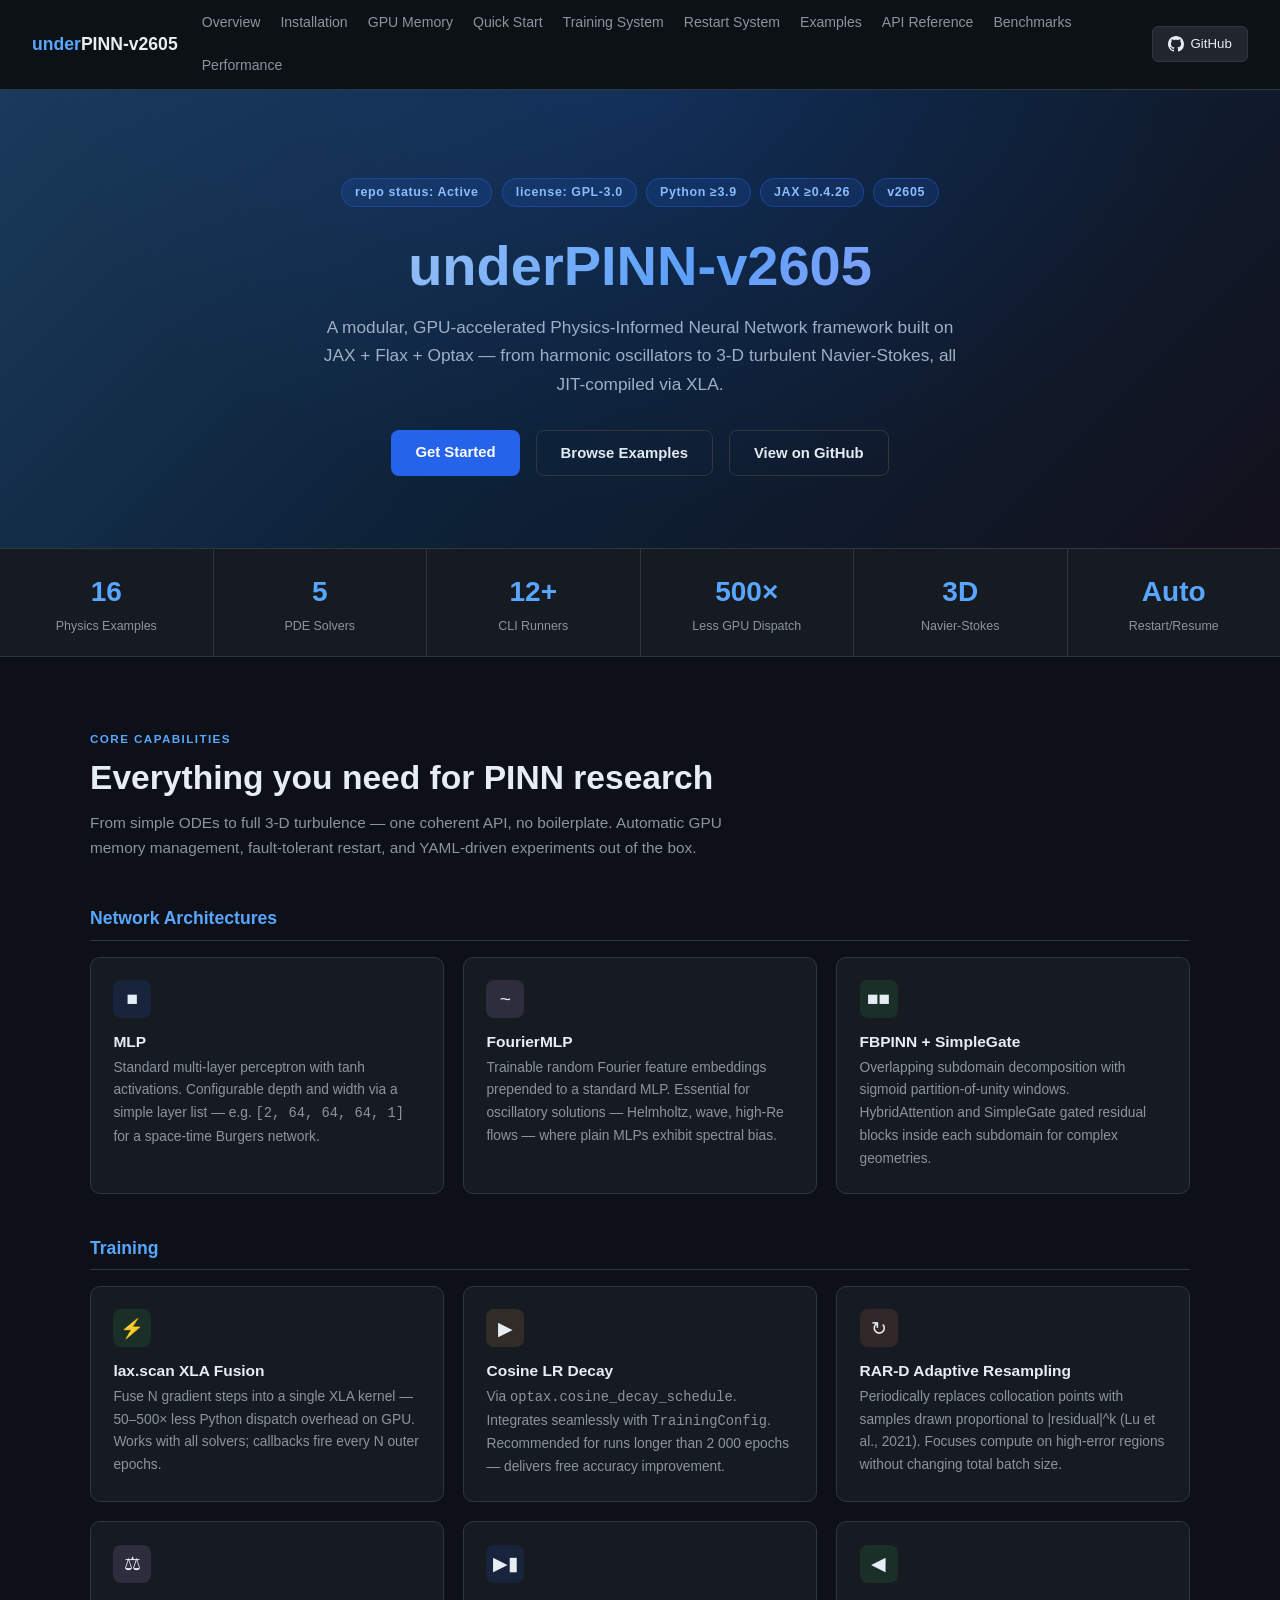
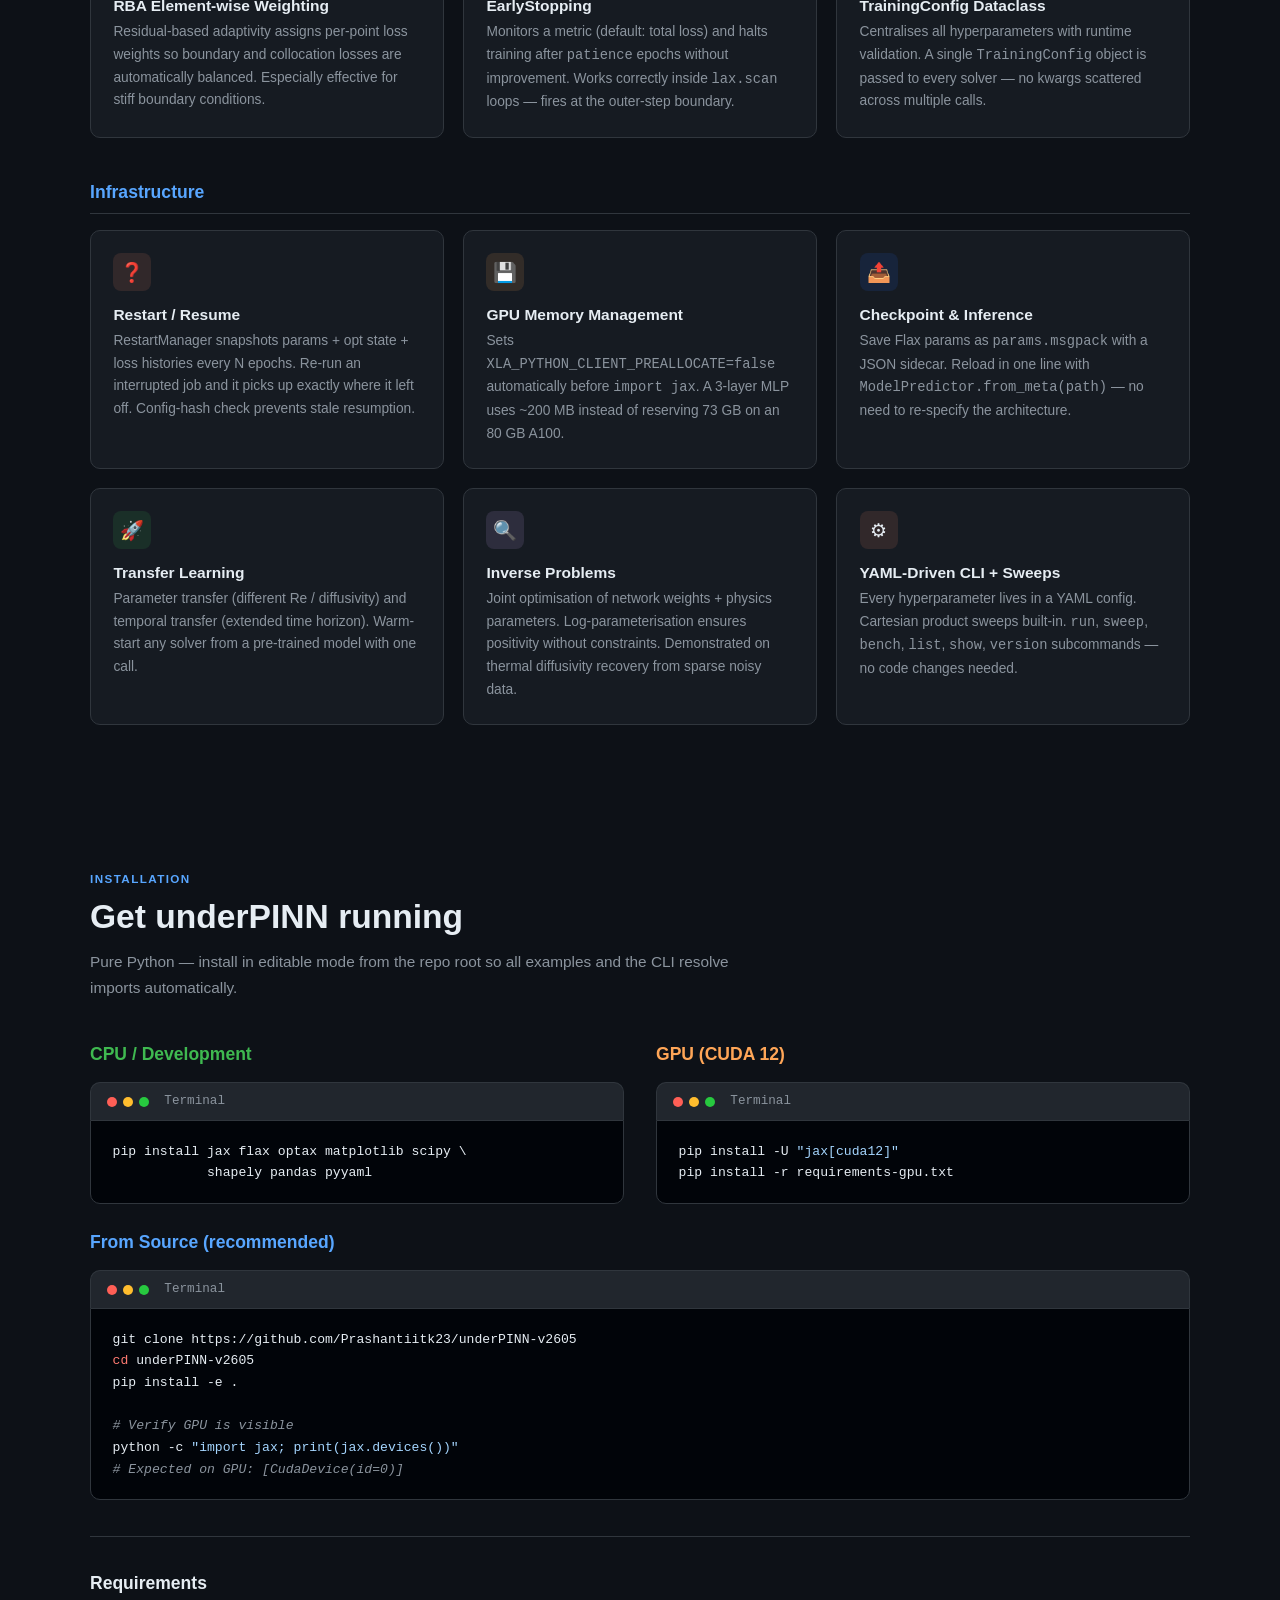
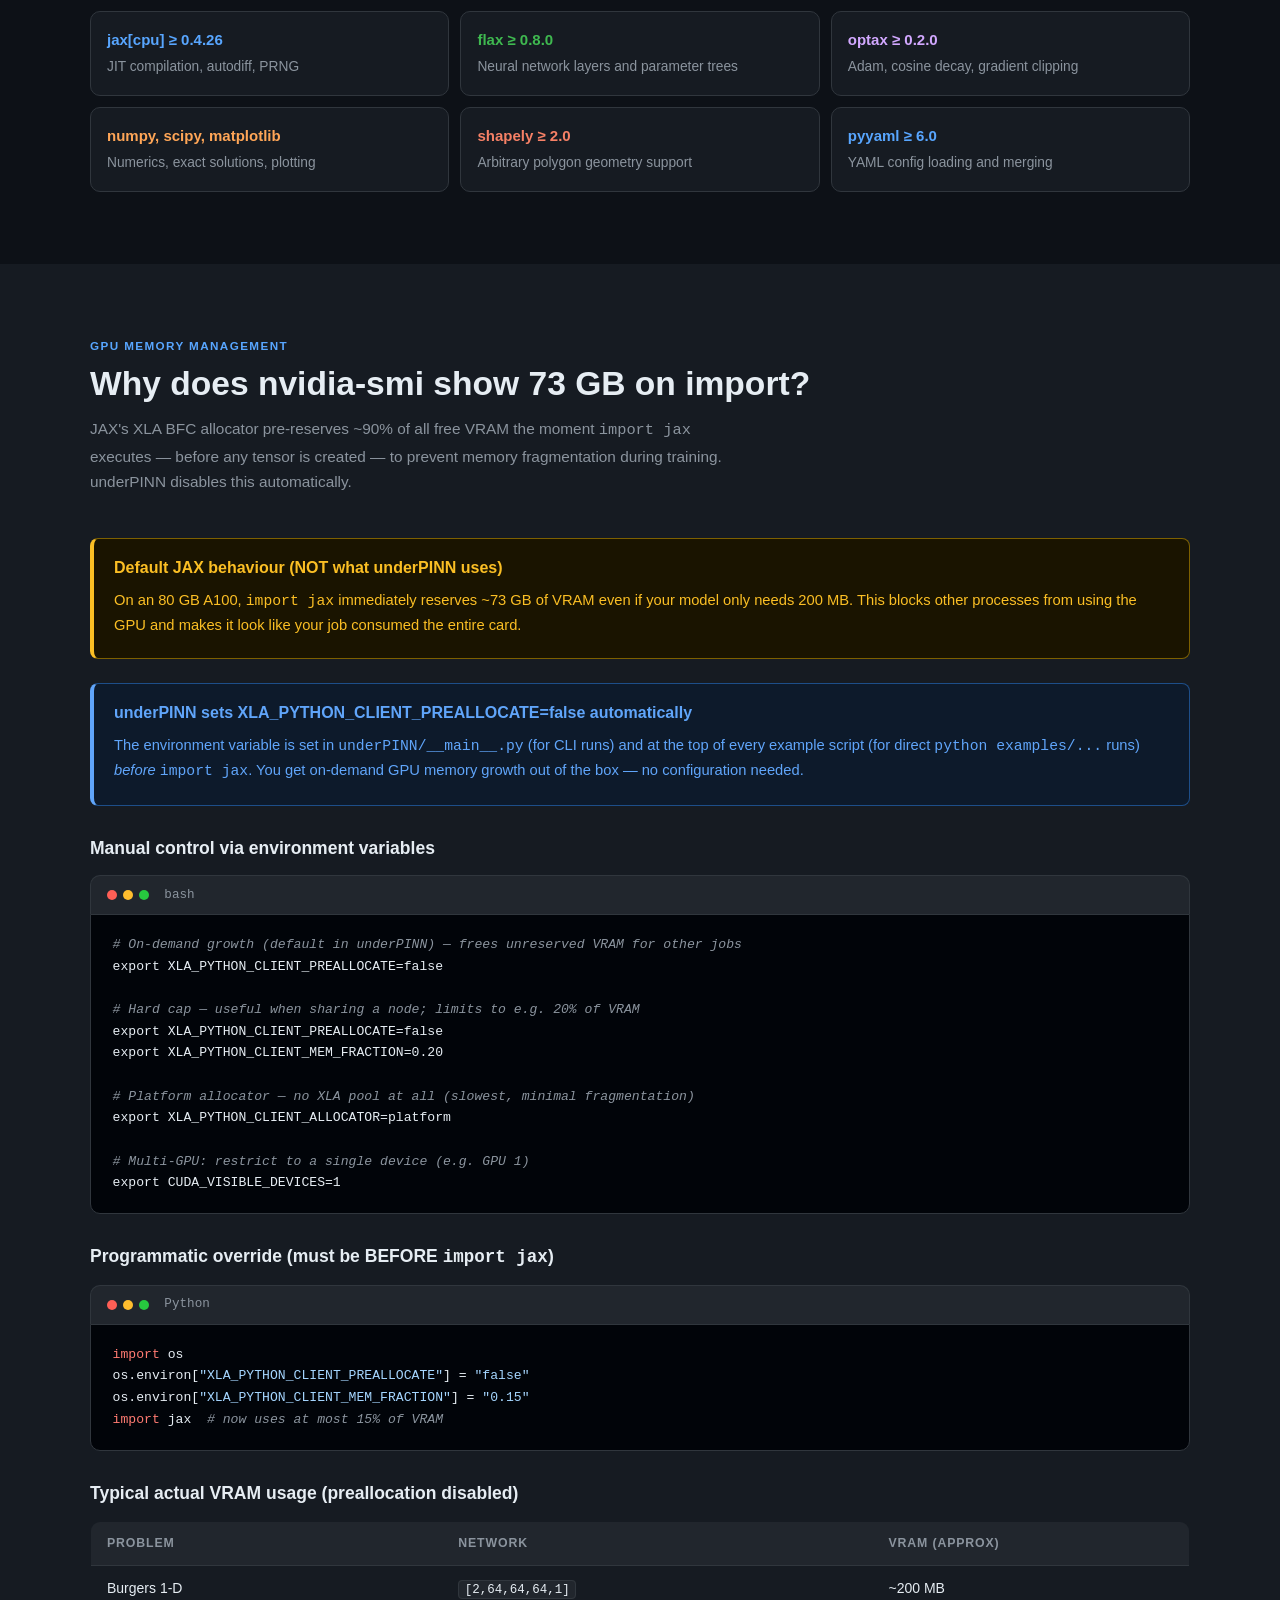
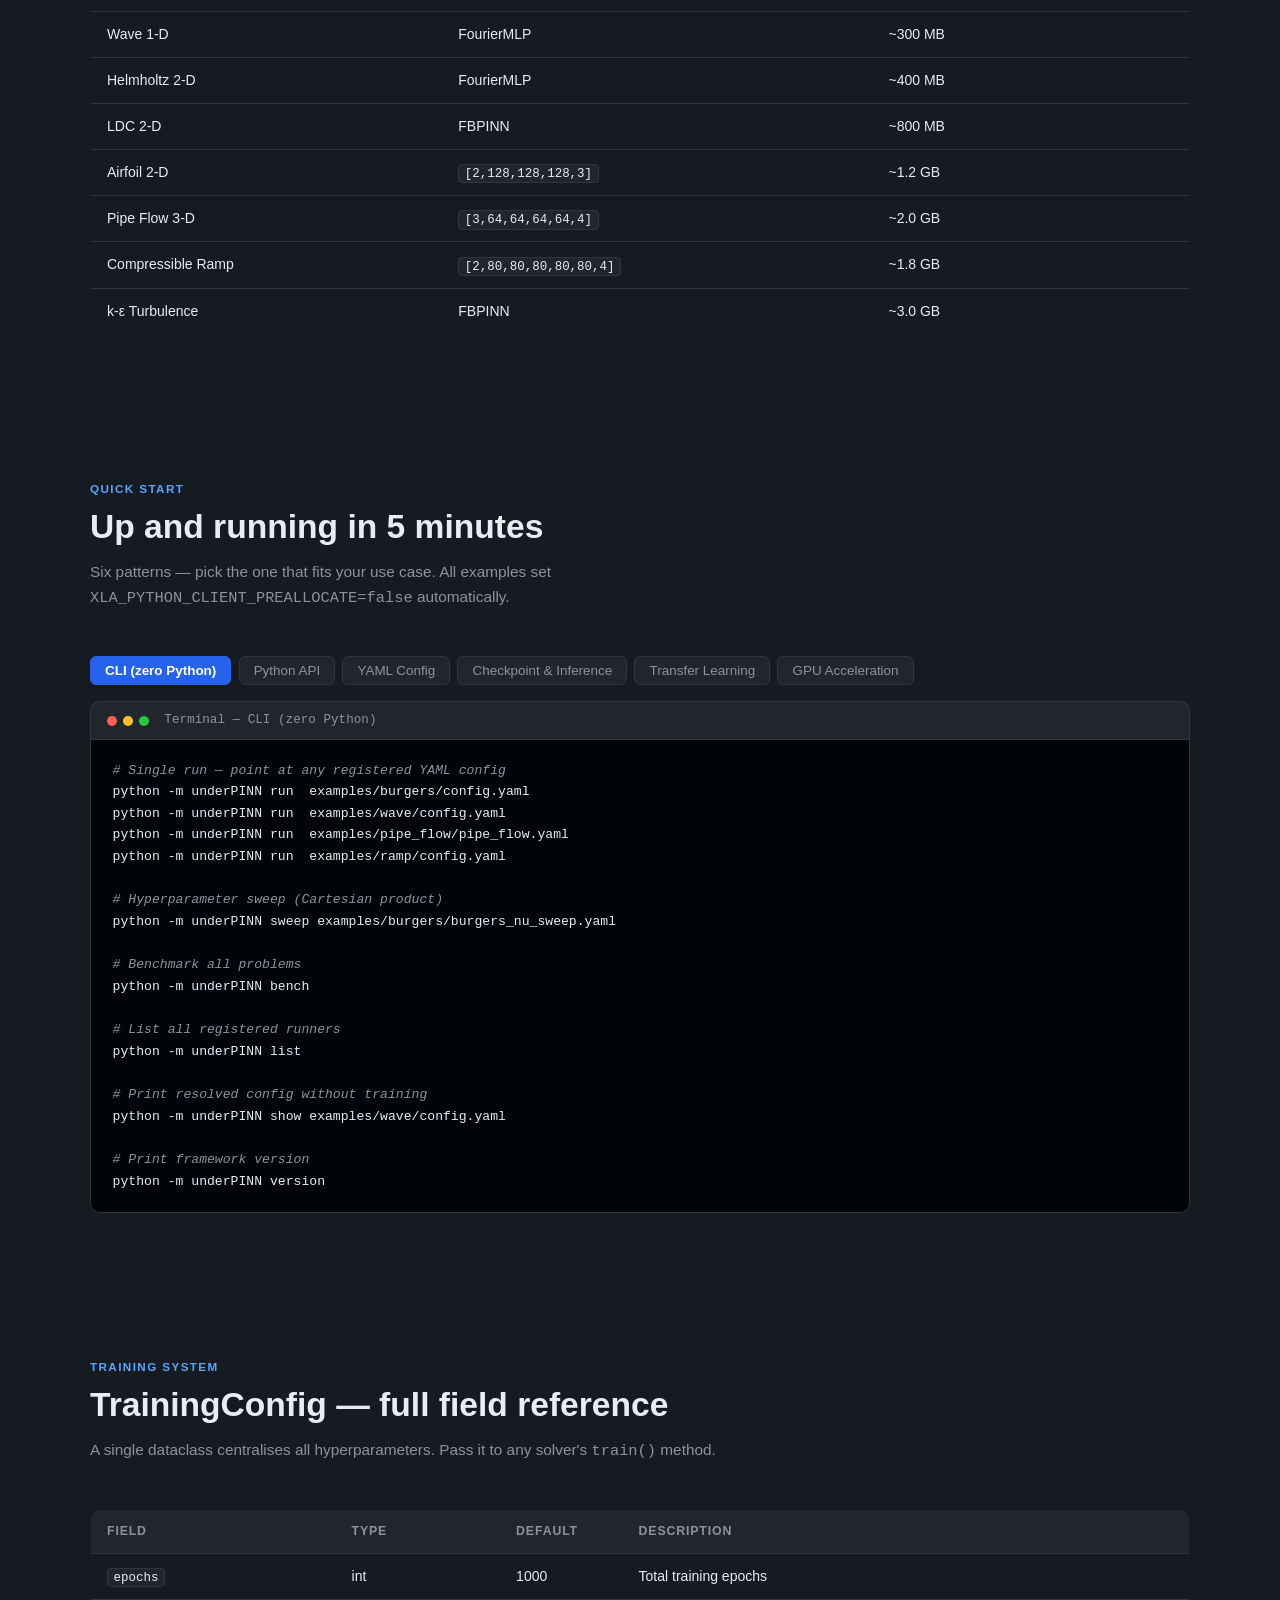
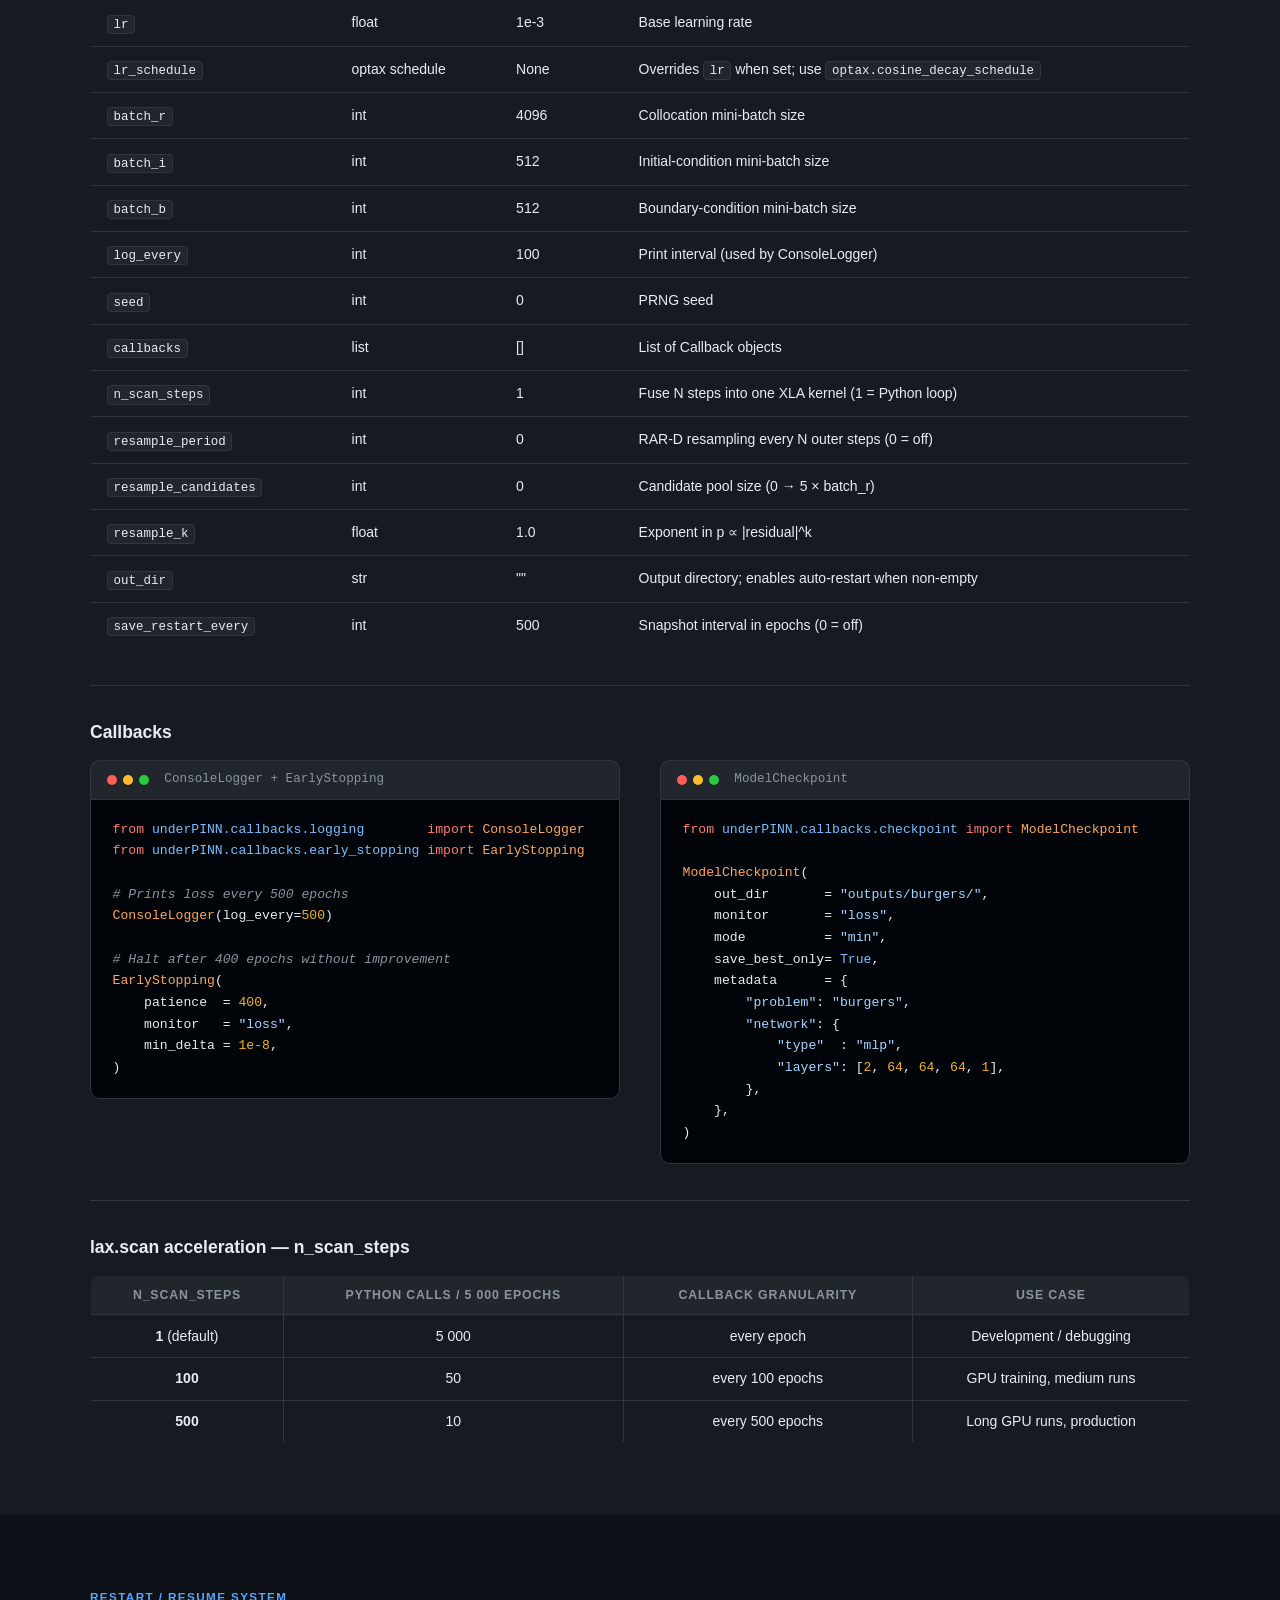
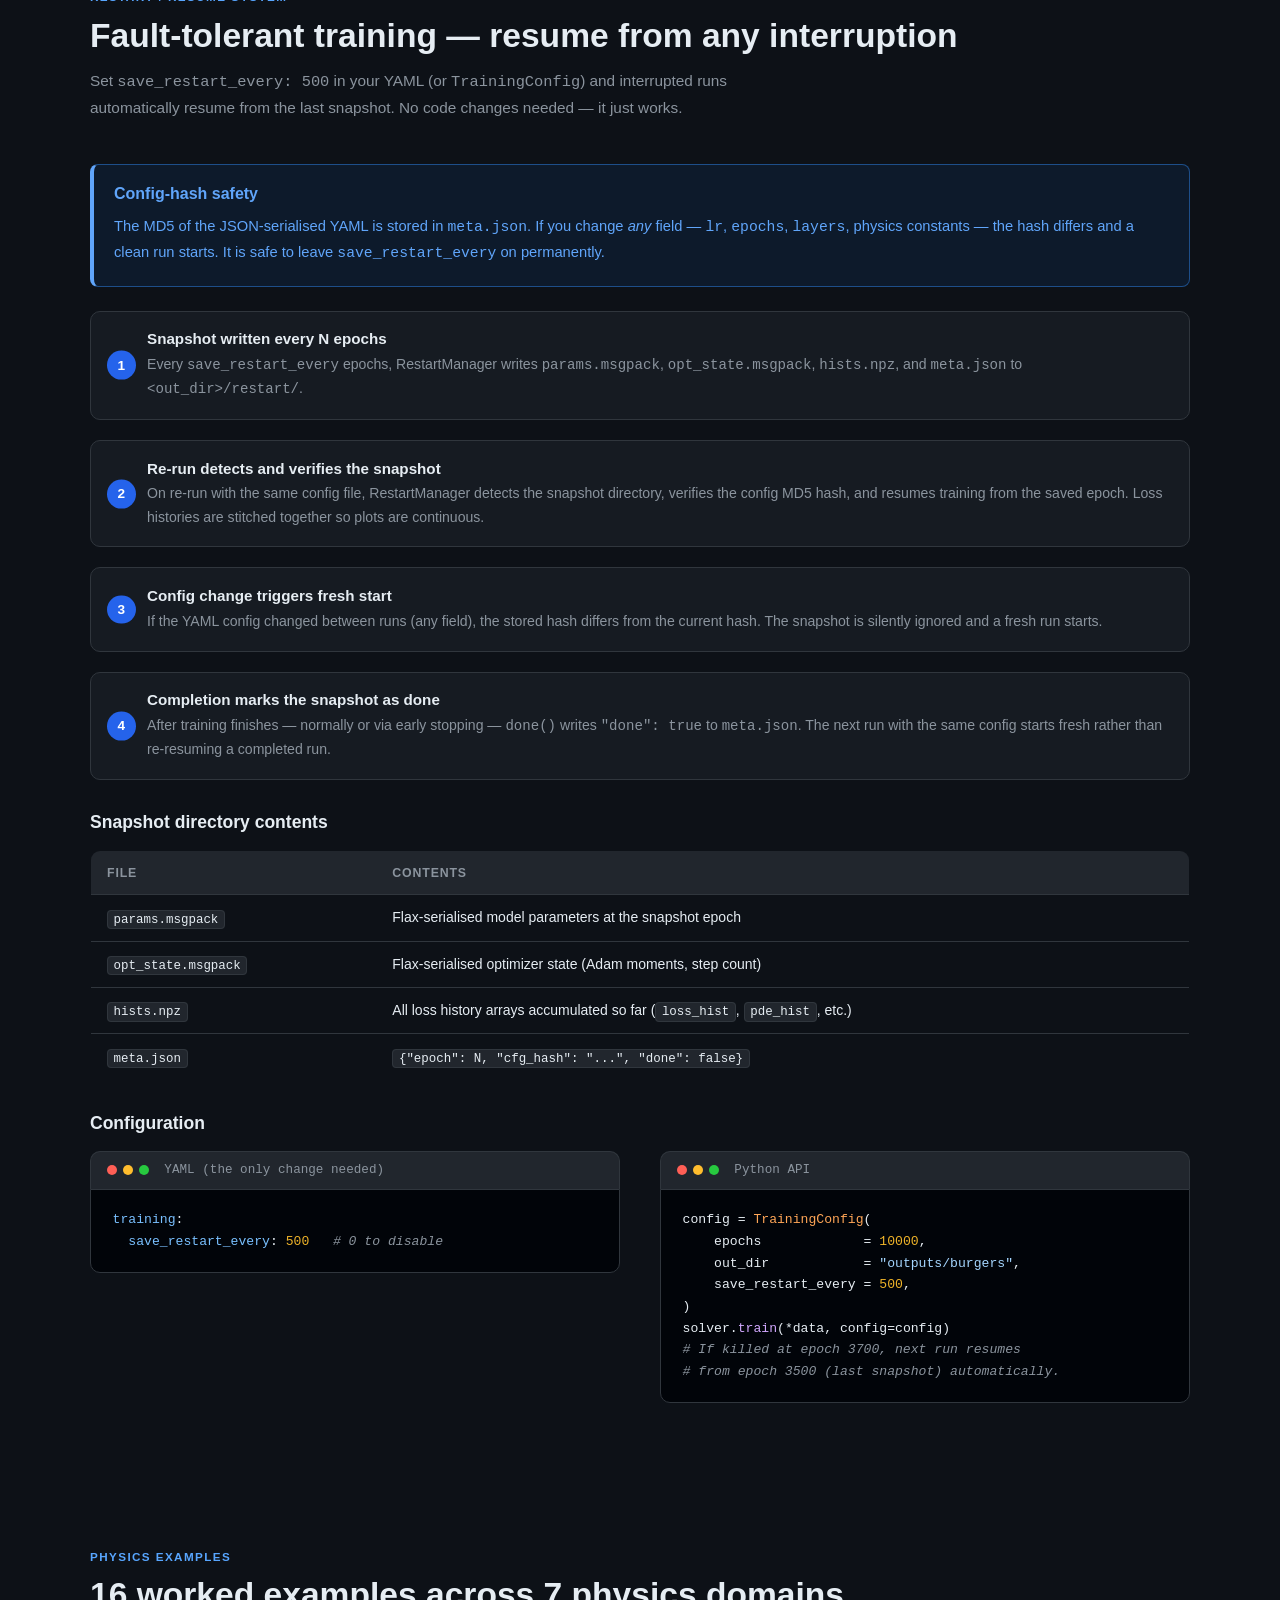
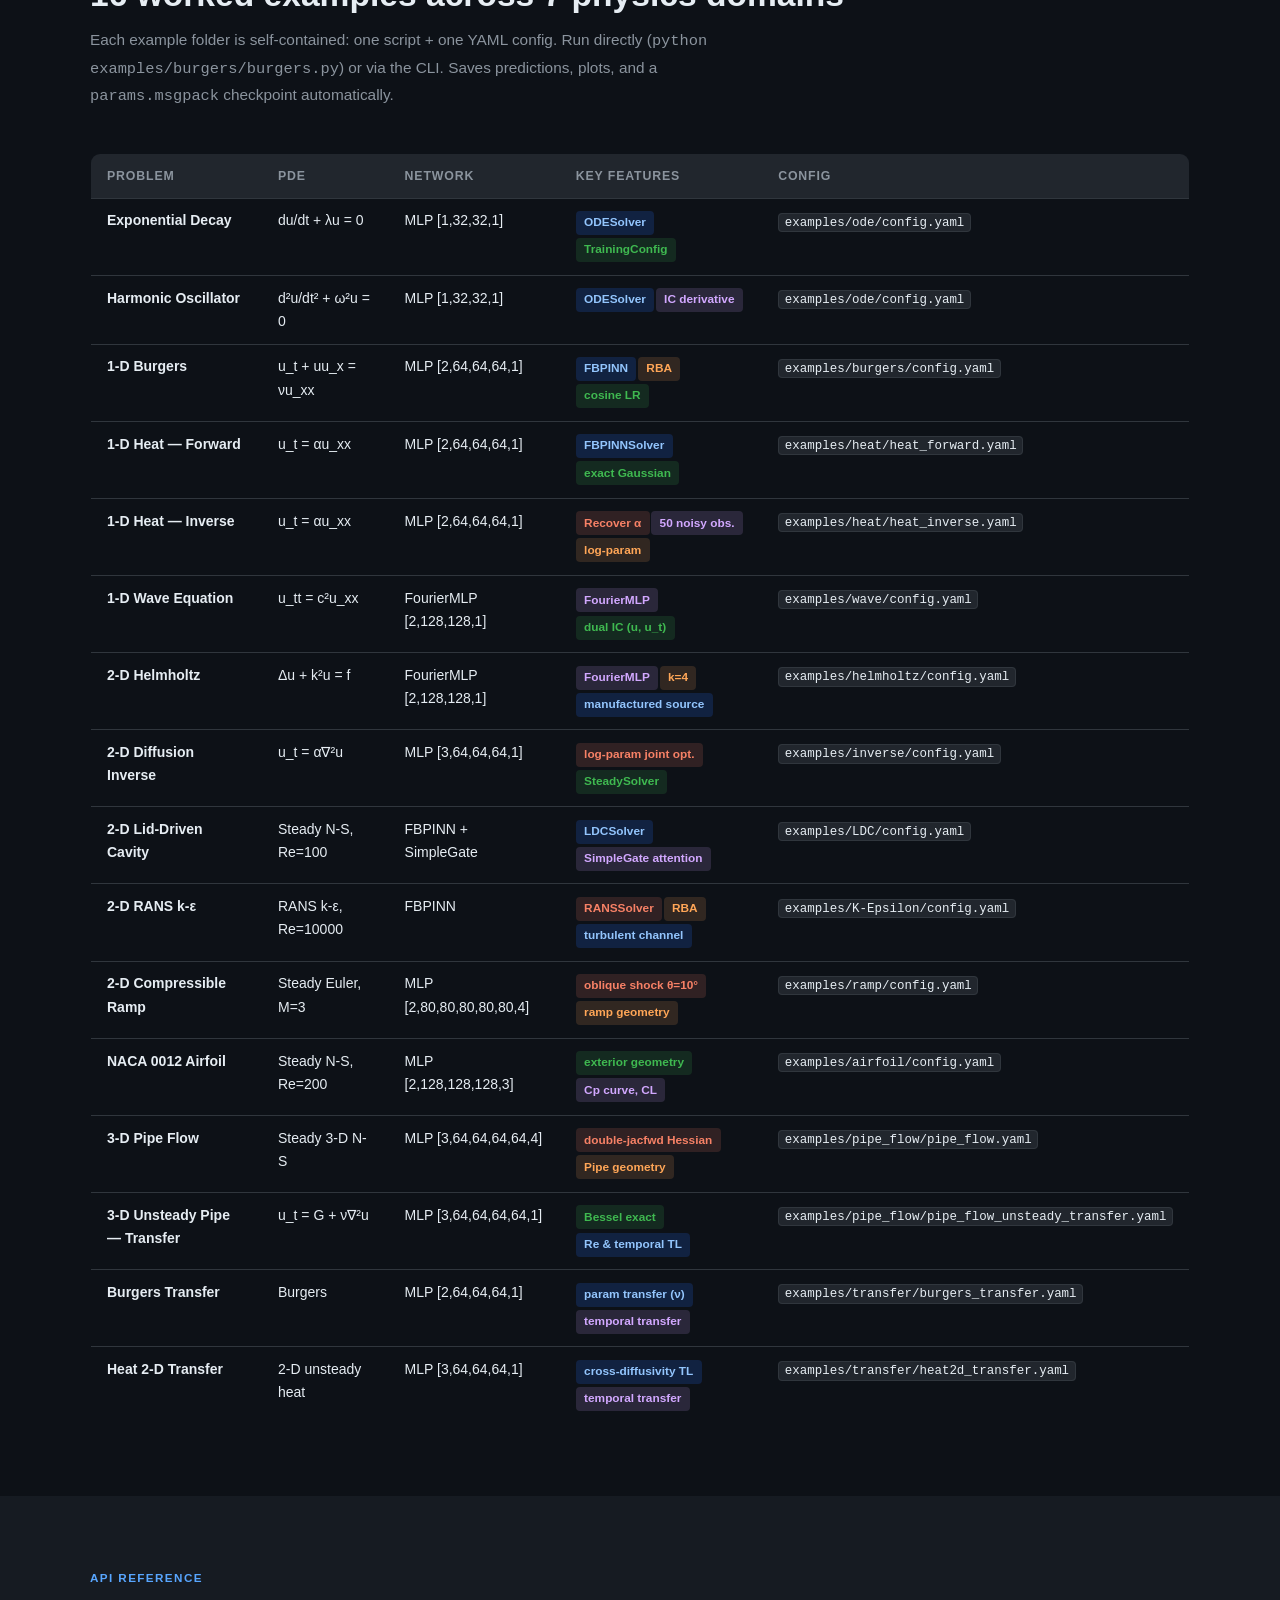
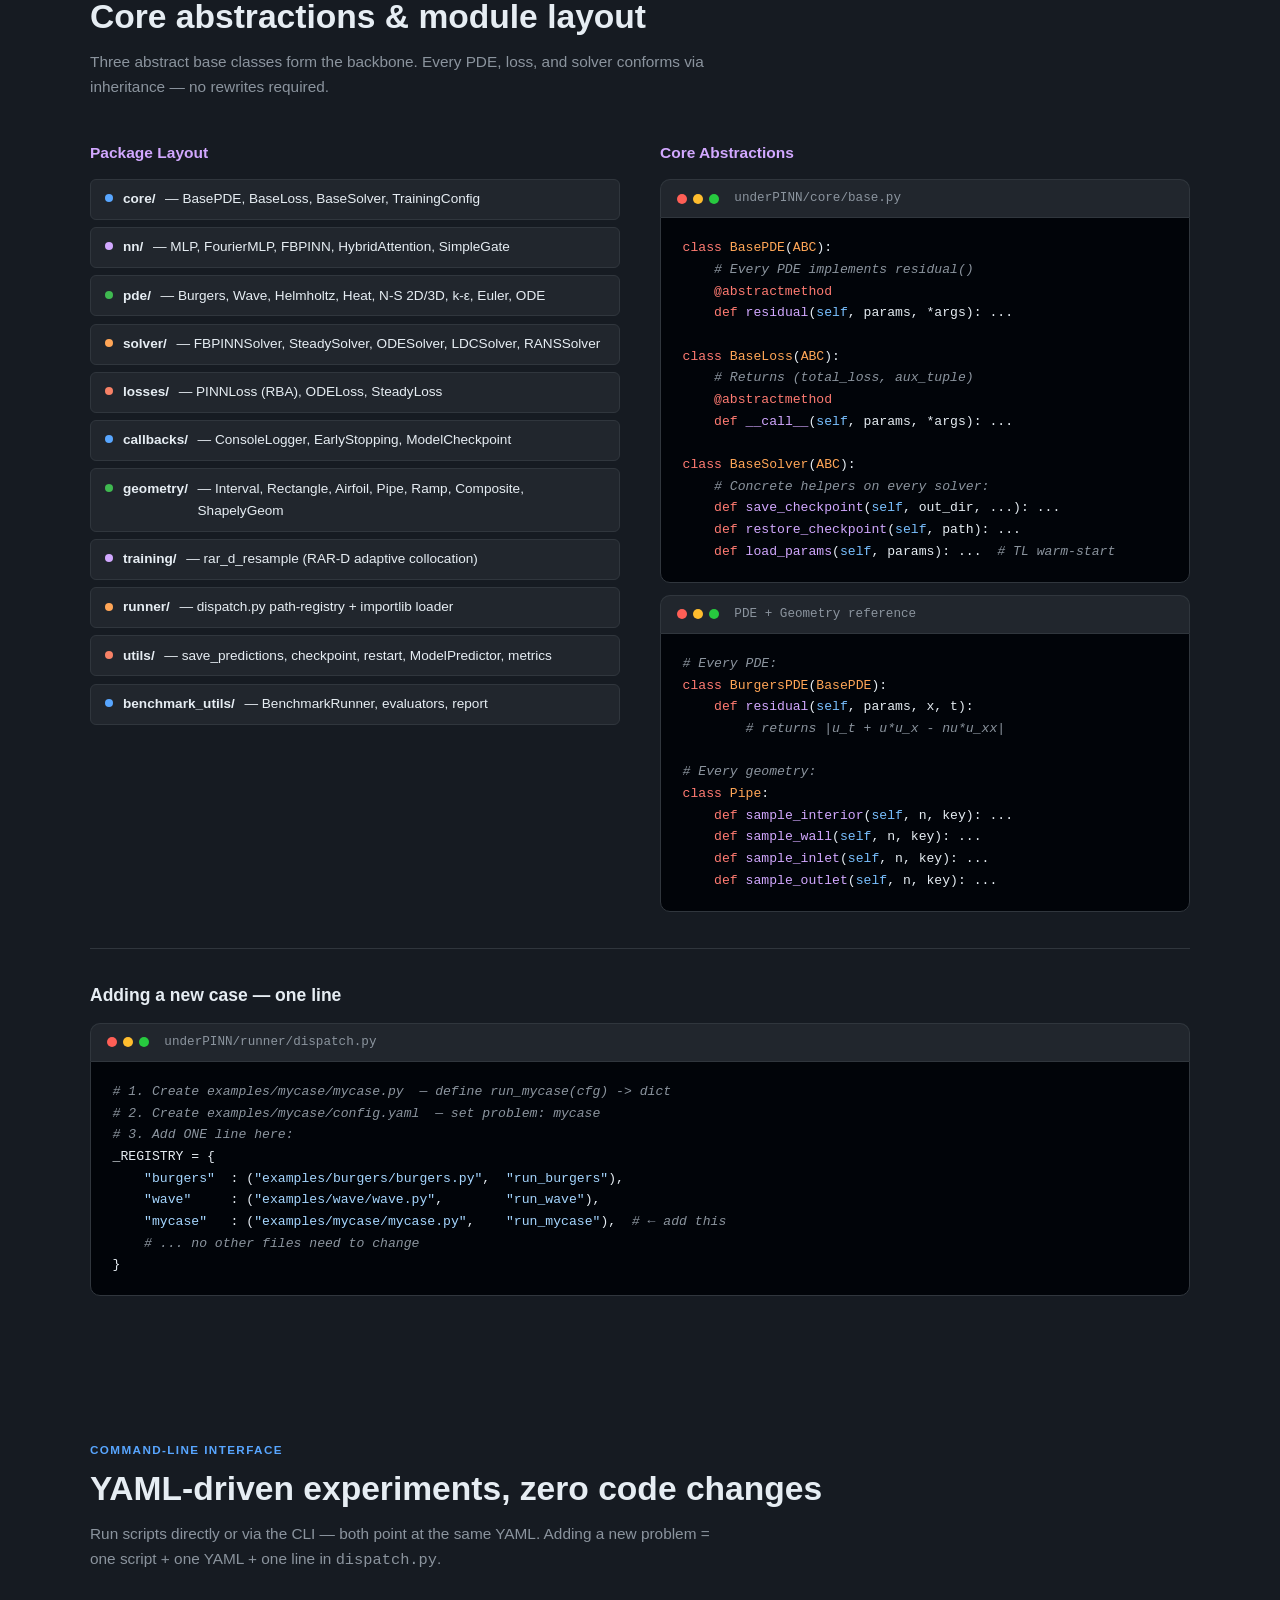
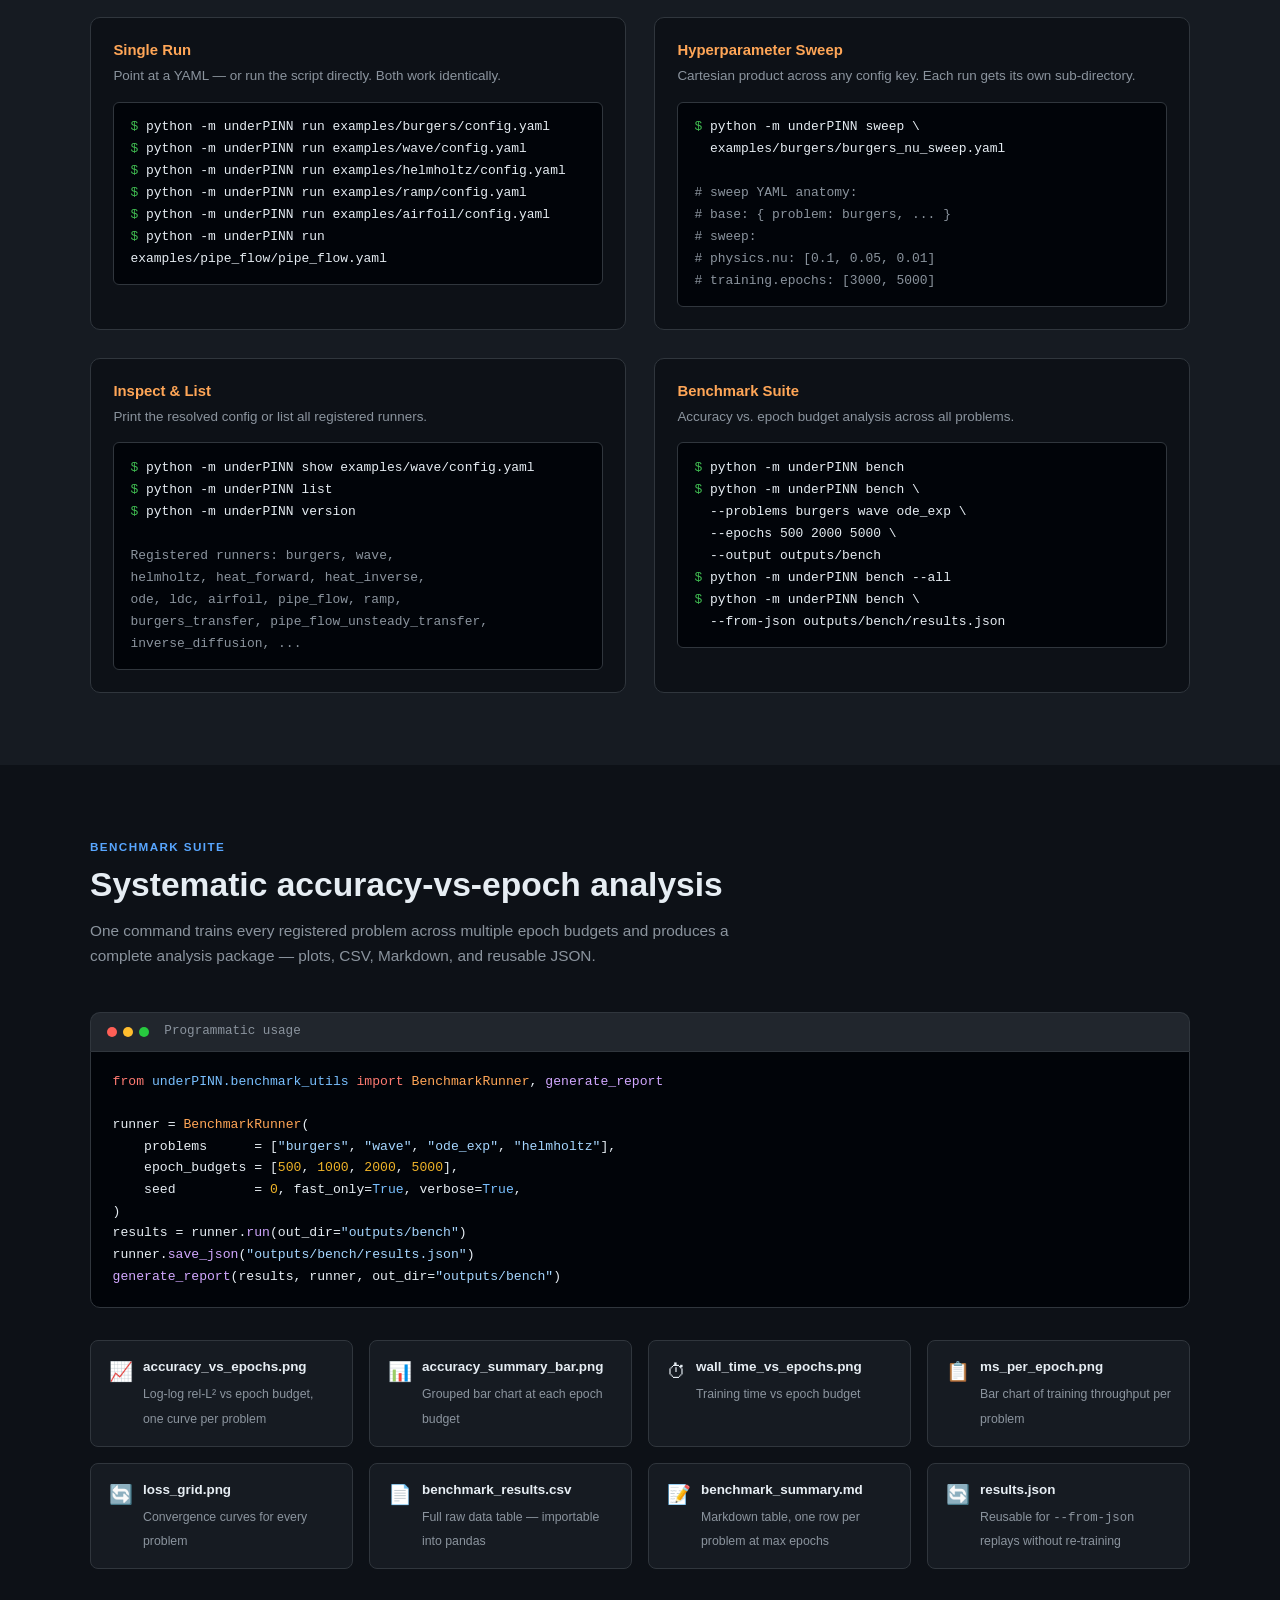
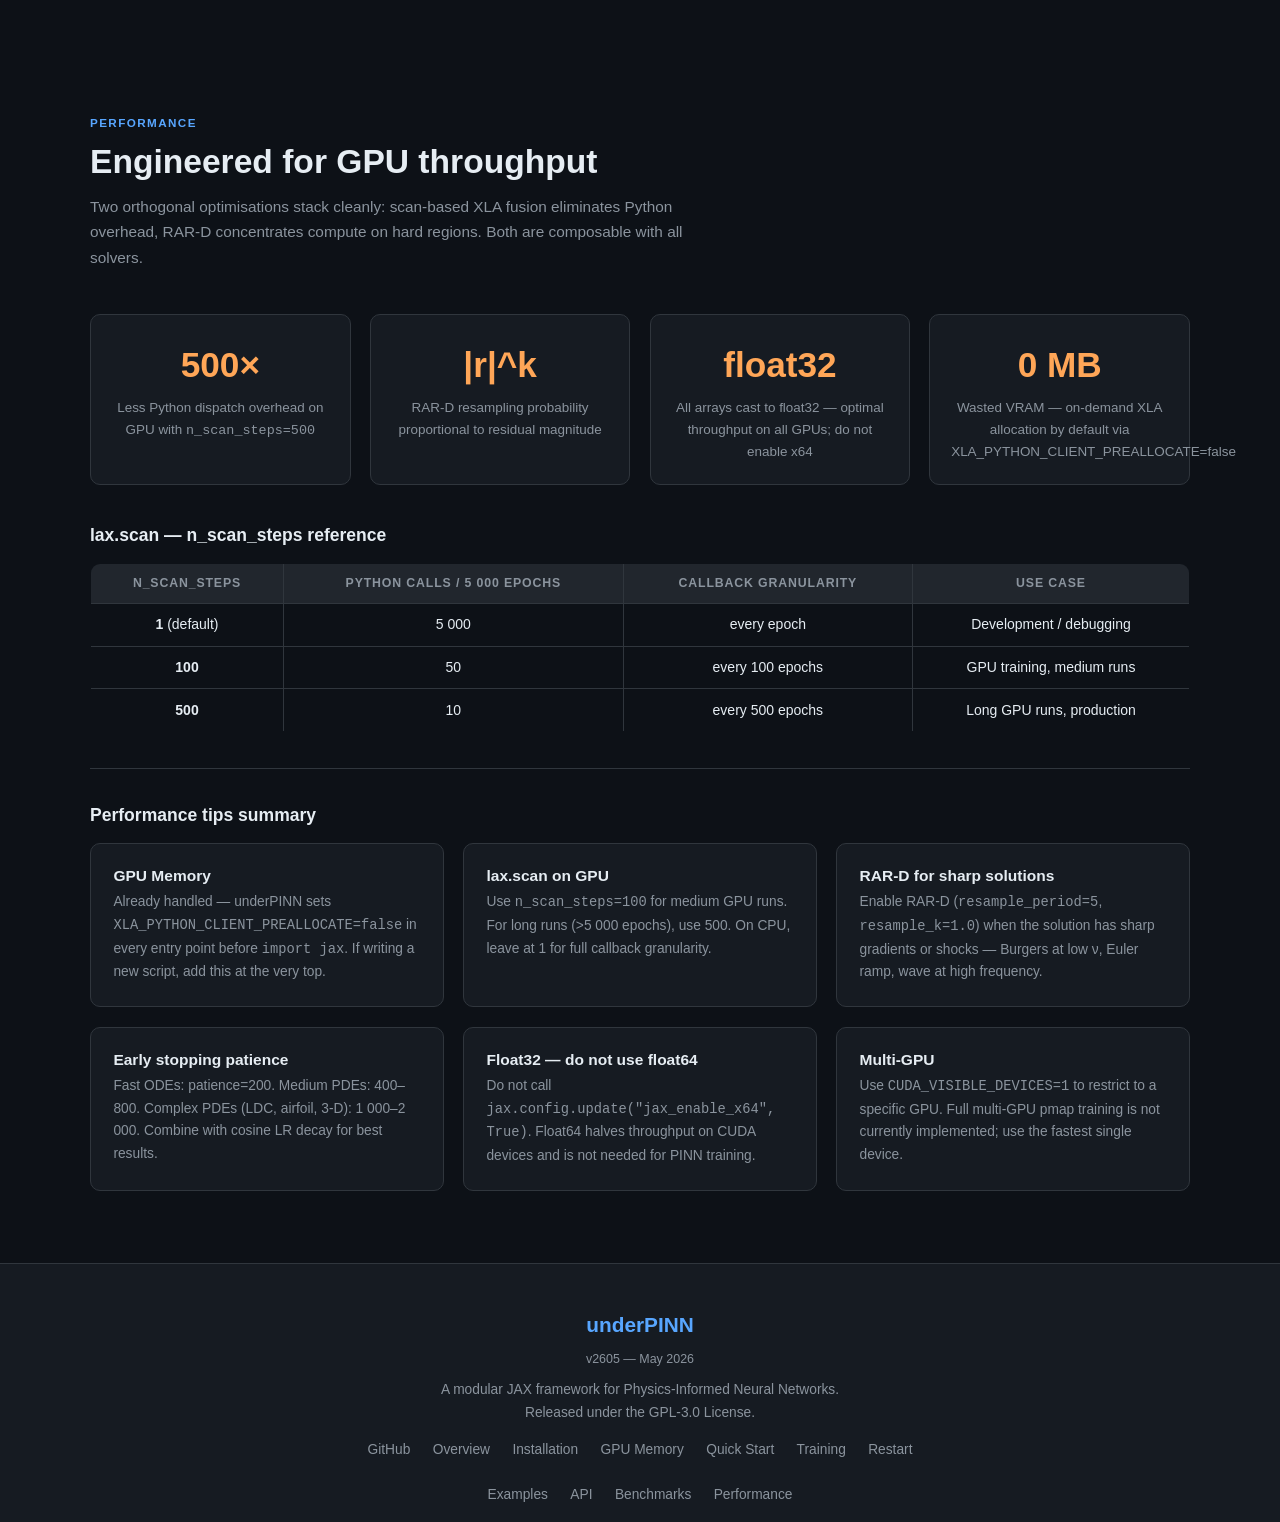
==== commit 351e2b84: "Updates" ====
--- a/docs/index.html
+++ b/docs/index.html
@@ -3,7 +3,7 @@
 <head>
   <meta charset="UTF-8" />
   <meta name="viewport" content="width=device-width, initial-scale=1.0" />
-  <title>underPINN v2605 — JAX Physics-Informed Neural Network Framework</title>
+  <title>underPINN-v2605 — JAX Physics-Informed Neural Network Framework</title>
   <style>
     /* ── Reset & tokens ───────────────────────────────────────────────── */
     *, *::before, *::after { box-sizing: border-box; margin: 0; padding: 0; }
@@ -381,7 +381,7 @@
 
 <!-- ─── Navigation ────────────────────────────────────────────────────────── -->
 <nav>
-  <div class="nav-brand">under<span>PINN</span></div>
+  <div class="nav-brand">under<span>PINN-v2605</span></div>
   <div class="nav-links">
     <a href="#overview">Overview</a>
     <a href="#installation">Installation</a>
@@ -395,7 +395,7 @@
     <a href="#performance">Performance</a>
   </div>
   <div class="nav-right">
-    <a href="https://github.com/Prashantiitk23/PINN" class="btn-gh" target="_blank">
+    <a href="https://github.com/Prashantiitk23/underPINN-v2605" class="btn-gh" target="_blank">
       <svg width="16" height="16" viewBox="0 0 24 24" fill="currentColor">
         <path d="M12 0C5.37 0 0 5.37 0 12c0 5.31 3.435 9.795 8.205 11.385.6.105.825-.255.825-.57 0-.285-.015-1.23-.015-2.235-3.015.555-3.795-.735-4.035-1.41-.135-.345-.72-1.41-1.23-1.695-.42-.225-1.02-.78-.015-.795.945-.015 1.62.87 1.845 1.23 1.08 1.815 2.805 1.305 3.495.99.105-.78.42-1.305.765-1.605-2.67-.3-5.46-1.335-5.46-5.925 0-1.305.465-2.385 1.23-3.225-.12-.3-.54-1.53.12-3.18 0 0 1.005-.315 3.3 1.23.96-.27 1.98-.405 3-.405s2.04.135 3 .405c2.295-1.56 3.3-1.23 3.3-1.23.66 1.65.24 2.88.12 3.18.765.84 1.23 1.905 1.23 3.225 0 4.605-2.805 5.625-5.475 5.925.435.375.81 1.095.81 2.22 0 1.605-.015 2.895-.015 3.3 0 .315.225.69.825.57A12.02 12.02 0 0 0 24 12c0-6.63-5.37-12-12-12z"/>
       </svg>
@@ -413,12 +413,12 @@
     <span class="hero-badge">JAX &ge;0.4.26</span>
     <span class="hero-badge">v2605</span>
   </div>
-  <h1>underPINN</h1>
+  <h1>underPINN-v2605</h1>
   <p class="hero-tagline">A modular, GPU-accelerated Physics-Informed Neural Network framework built on JAX + Flax + Optax — from harmonic oscillators to 3-D turbulent Navier-Stokes, all JIT-compiled via XLA.</p>
   <div class="hero-buttons">
     <a href="#quickstart" class="btn-primary">Get Started</a>
     <a href="#examples" class="btn-outline">Browse Examples</a>
-    <a href="https://github.com/Prashantiitk23/PINN" class="btn-outline" target="_blank">View on GitHub</a>
+    <a href="https://github.com/Prashantiitk23/underPINN-v2605" class="btn-outline" target="_blank">View on GitHub</a>
   </div>
 </section>
 
@@ -562,8 +562,8 @@
         <div class="dot-row"><span class="d1"></span><span class="d2"></span><span class="d3"></span></div>
         Terminal
       </div>
-<pre>git clone https://github.com/Prashantiitk23/PINN
-<span class="kw">cd</span> PINN
+<pre>git clone https://github.com/Prashantiitk23/underPINN-v2605
+<span class="kw">cd</span> underPINN-v2605
 pip install -e .
 
 <span class="cm"># Verify GPU is visible</span>
@@ -1410,7 +1410,7 @@
     <div class="footer-version">v2605 &mdash; May 2026</div>
     <p>A modular JAX framework for Physics-Informed Neural Networks.<br>Released under the GPL-3.0 License.</p>
     <div class="footer-links">
-      <a href="https://github.com/Prashantiitk23/PINN" target="_blank">GitHub</a>
+      <a href="https://github.com/Prashantiitk23/underPINN-v2605" target="_blank">GitHub</a>
       <a href="#overview">Overview</a>
       <a href="#installation">Installation</a>
       <a href="#gpu-memory">GPU Memory</a>
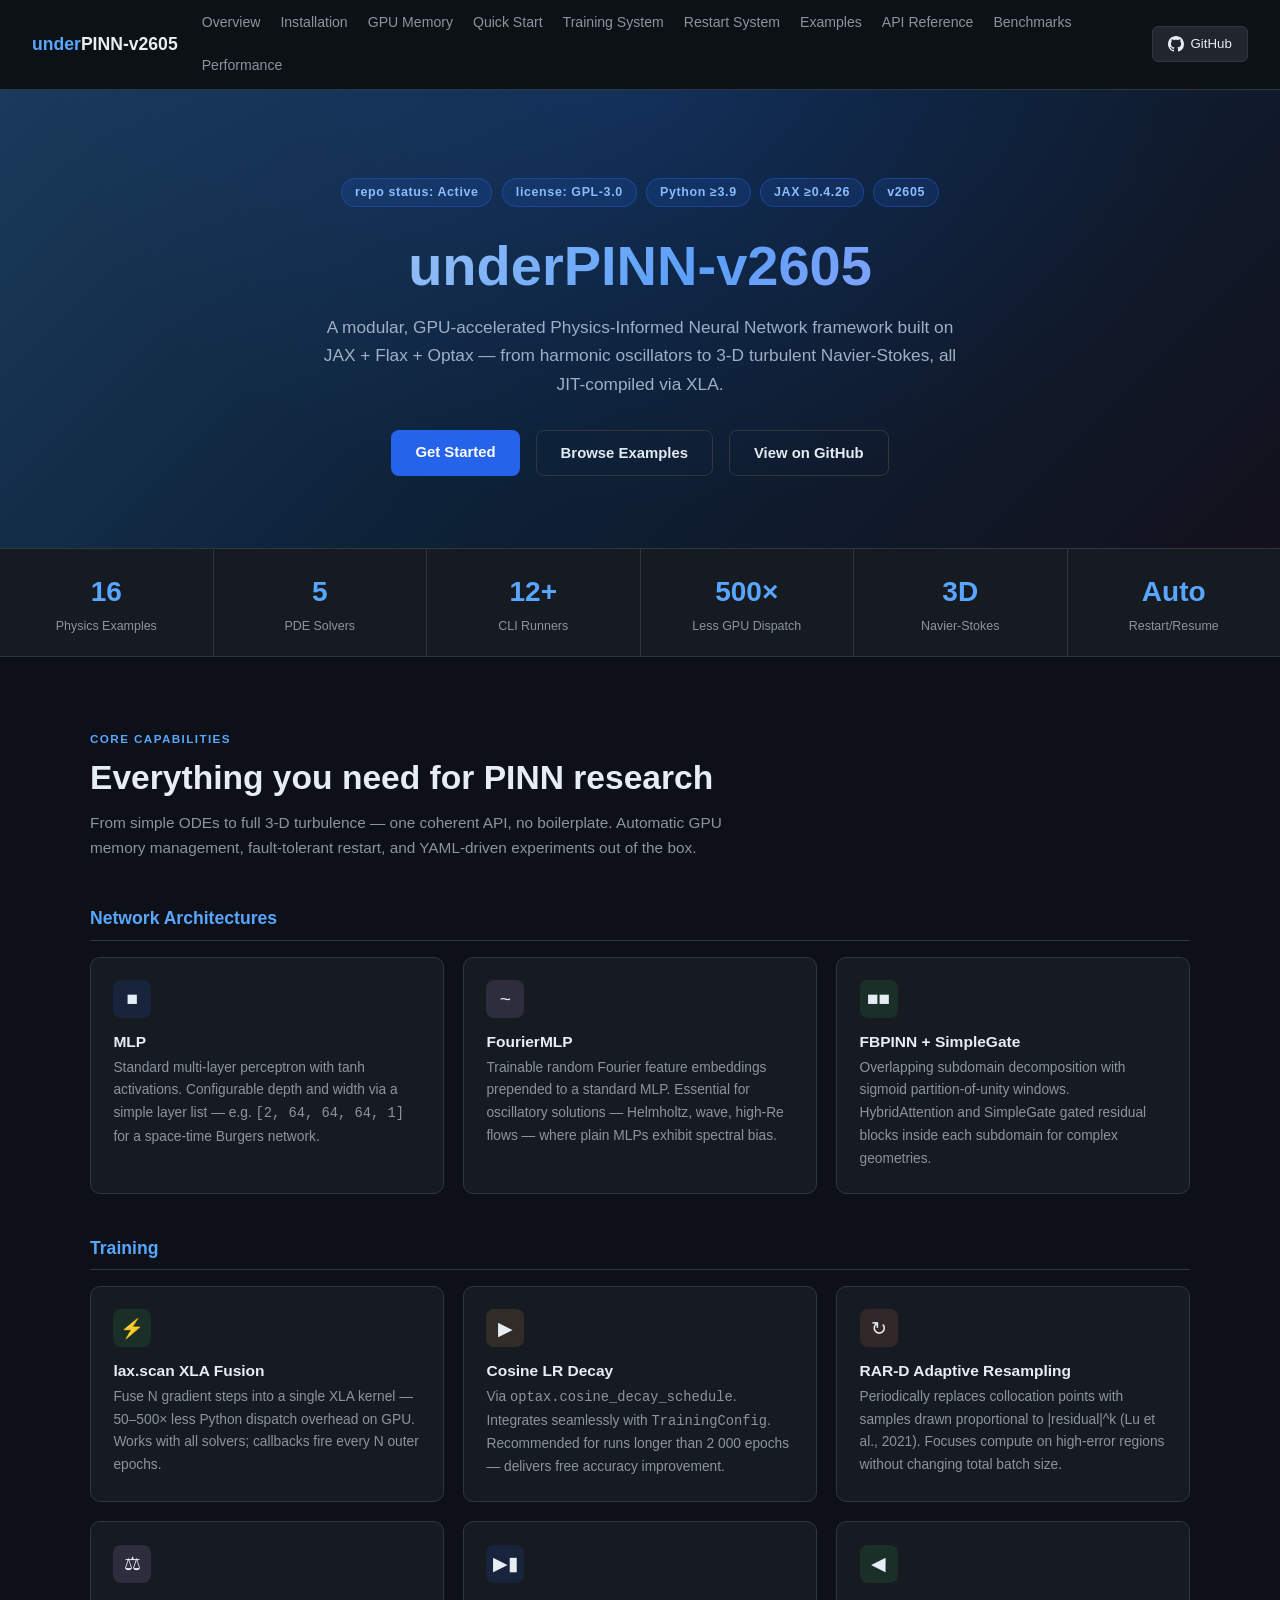
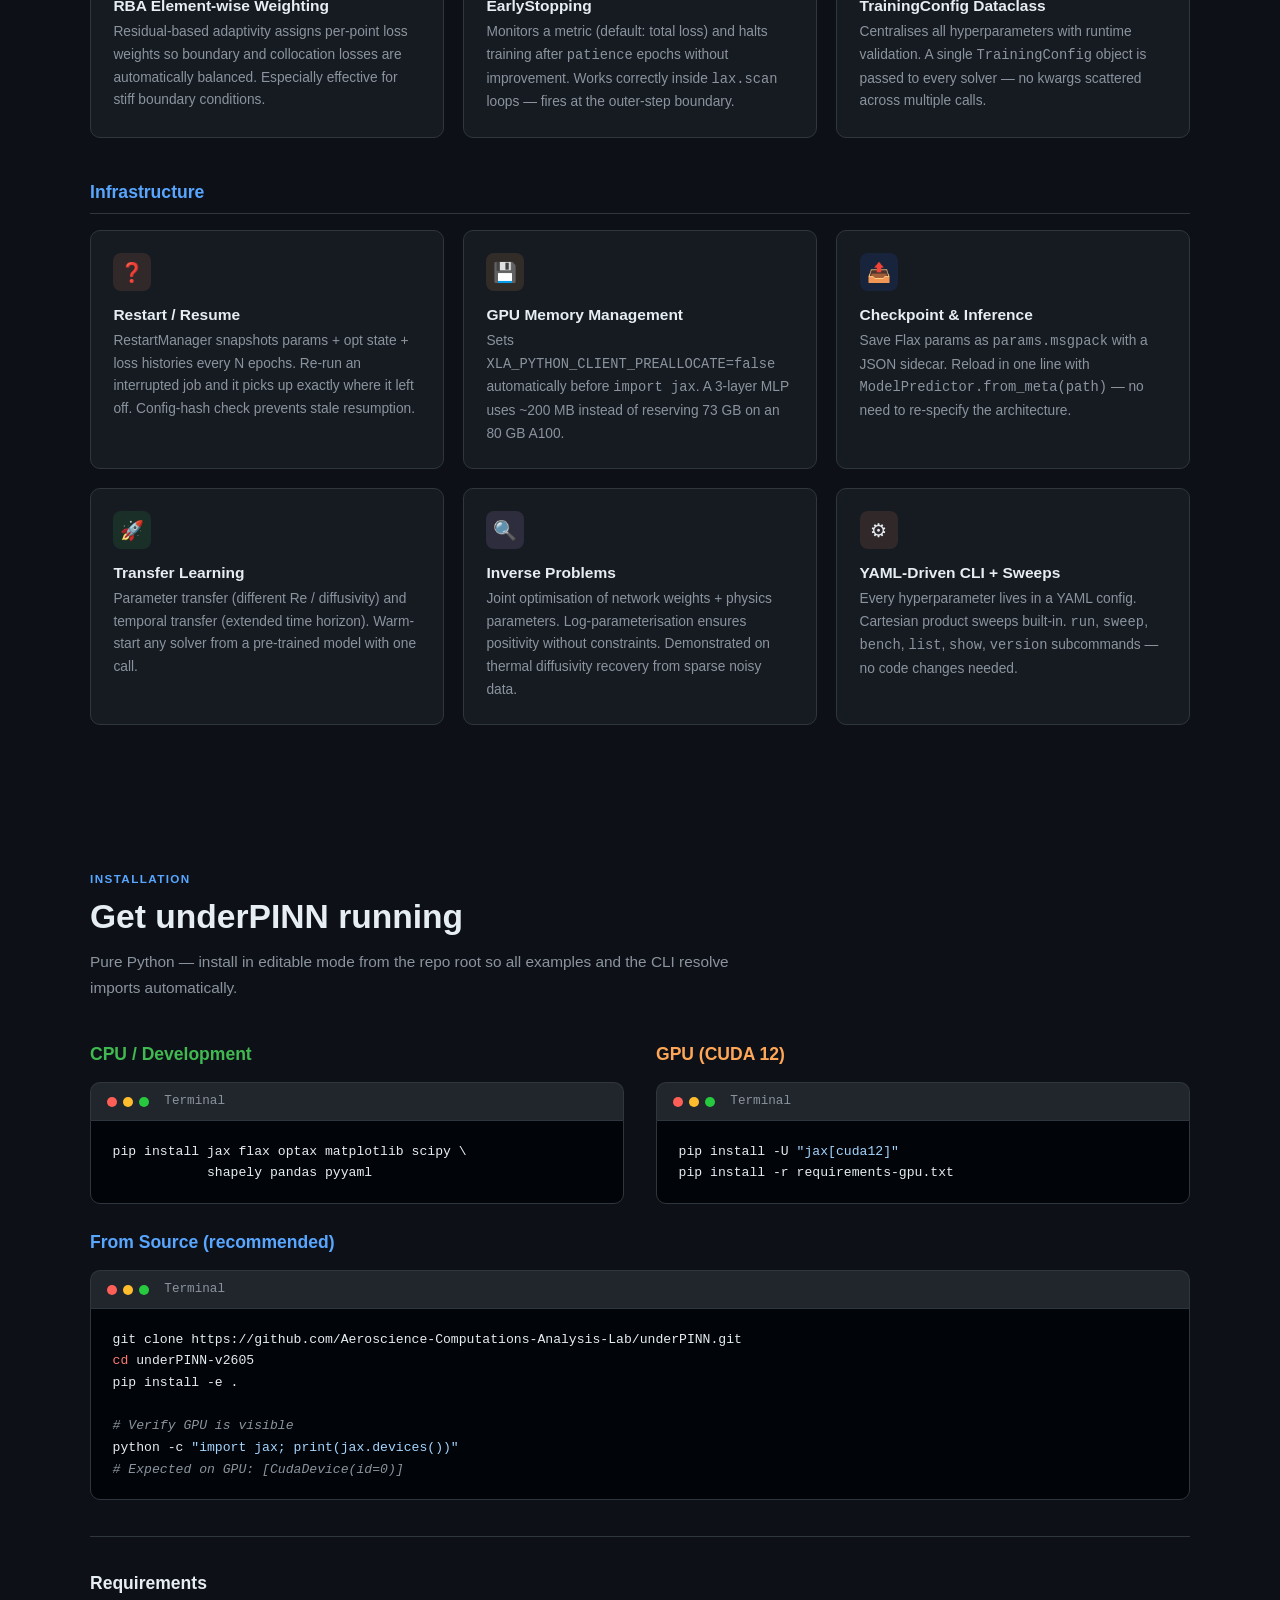
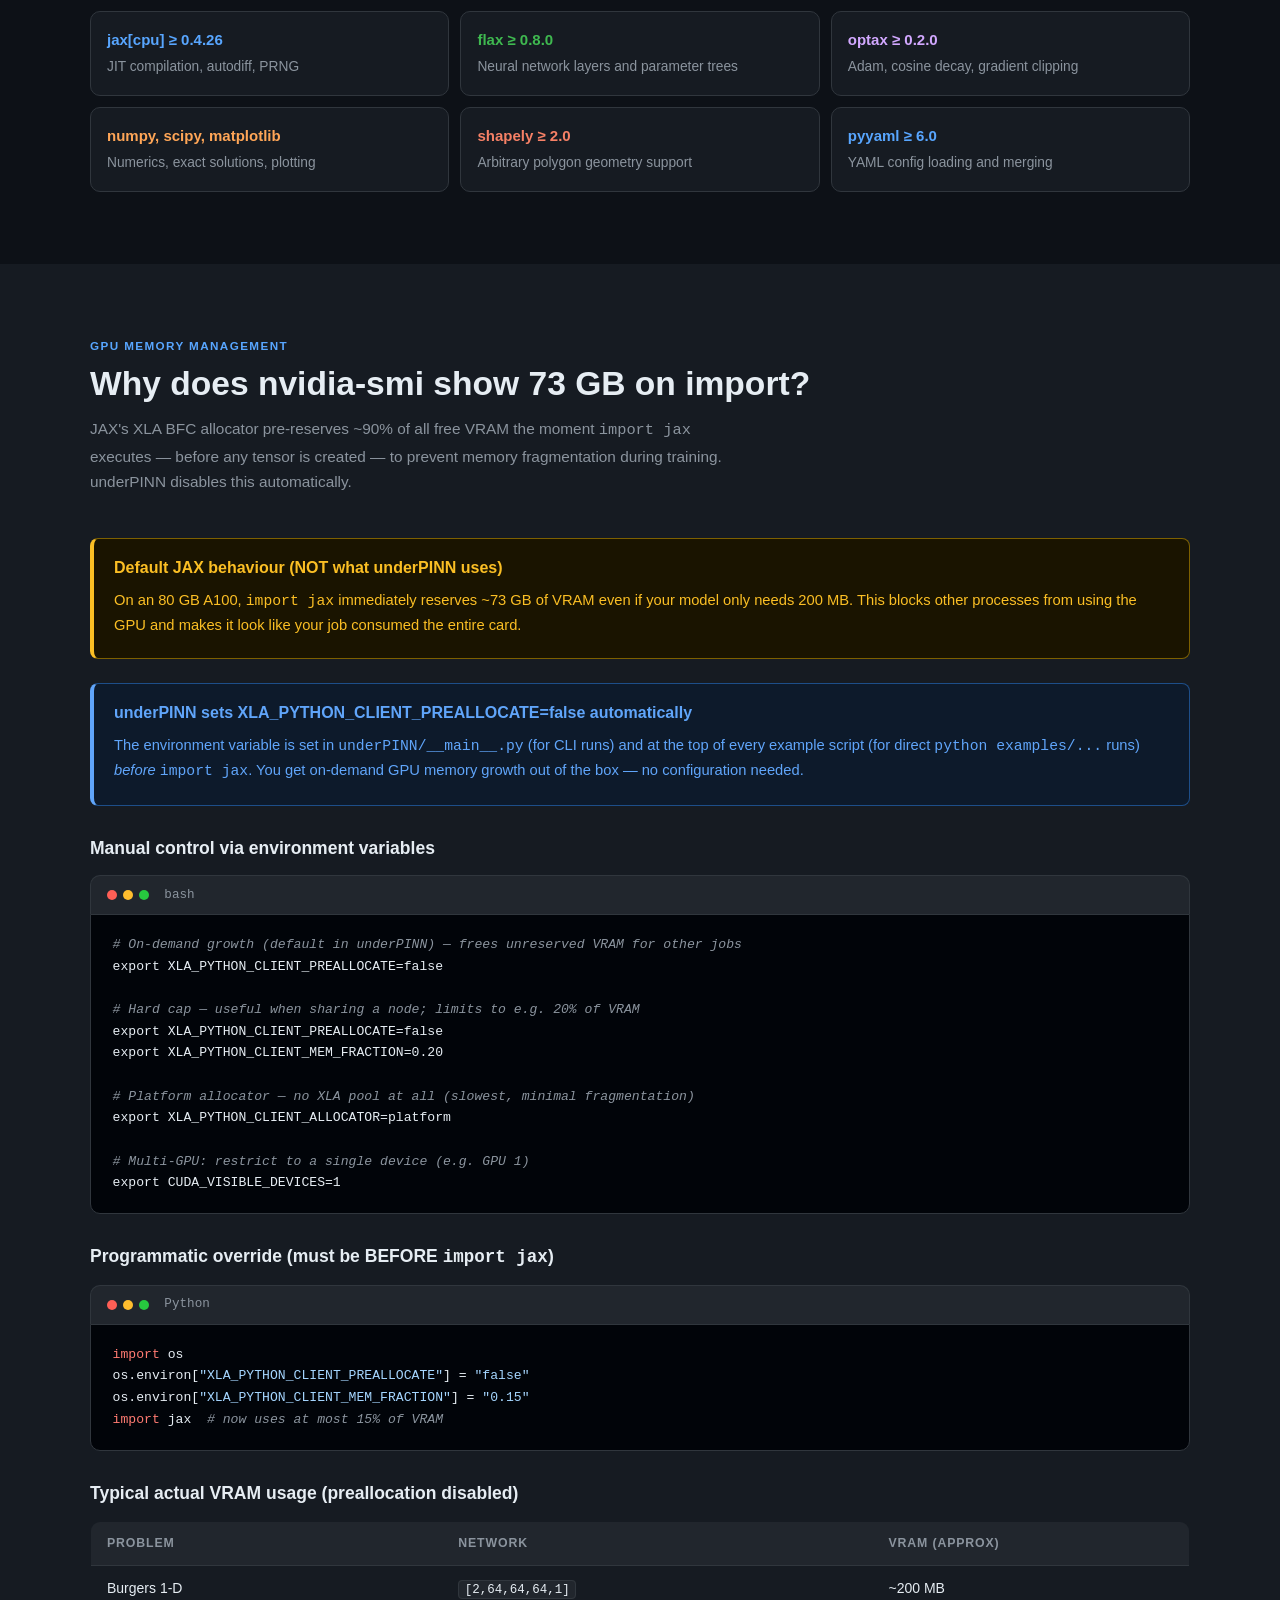
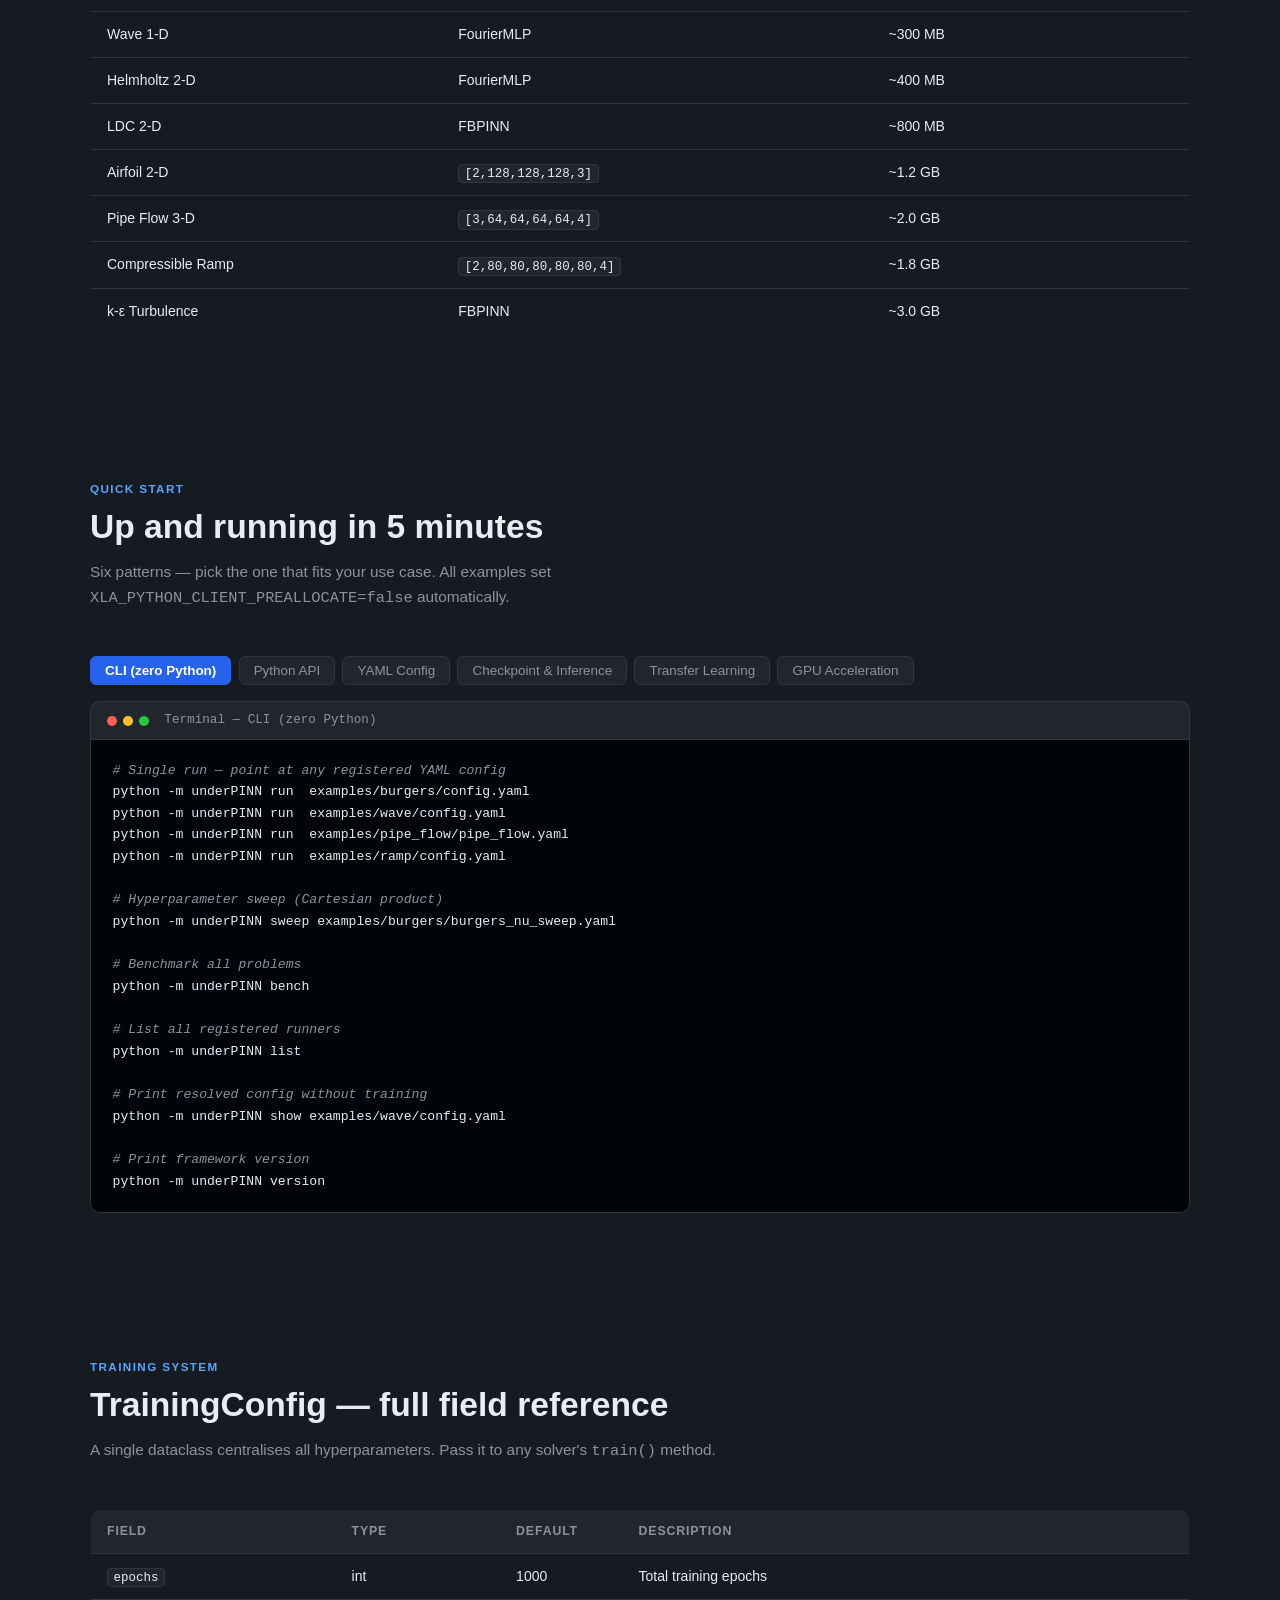
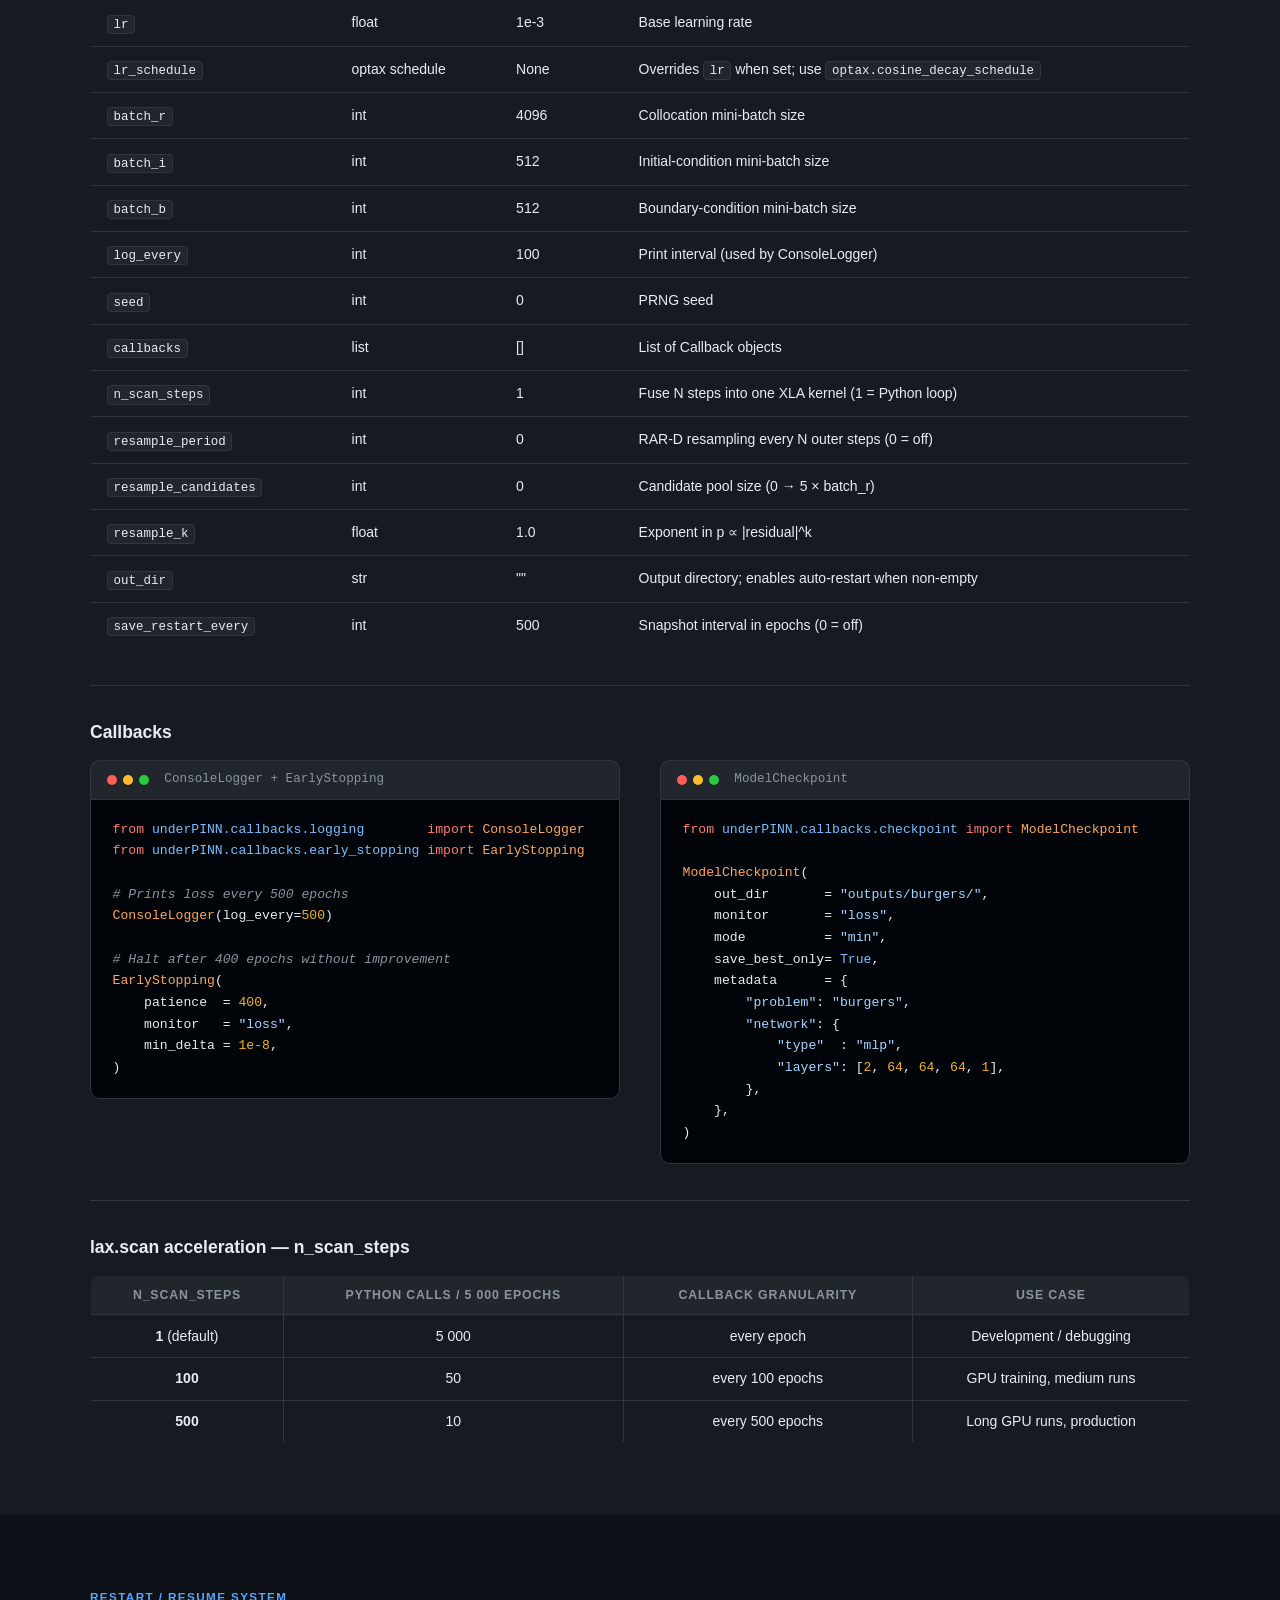
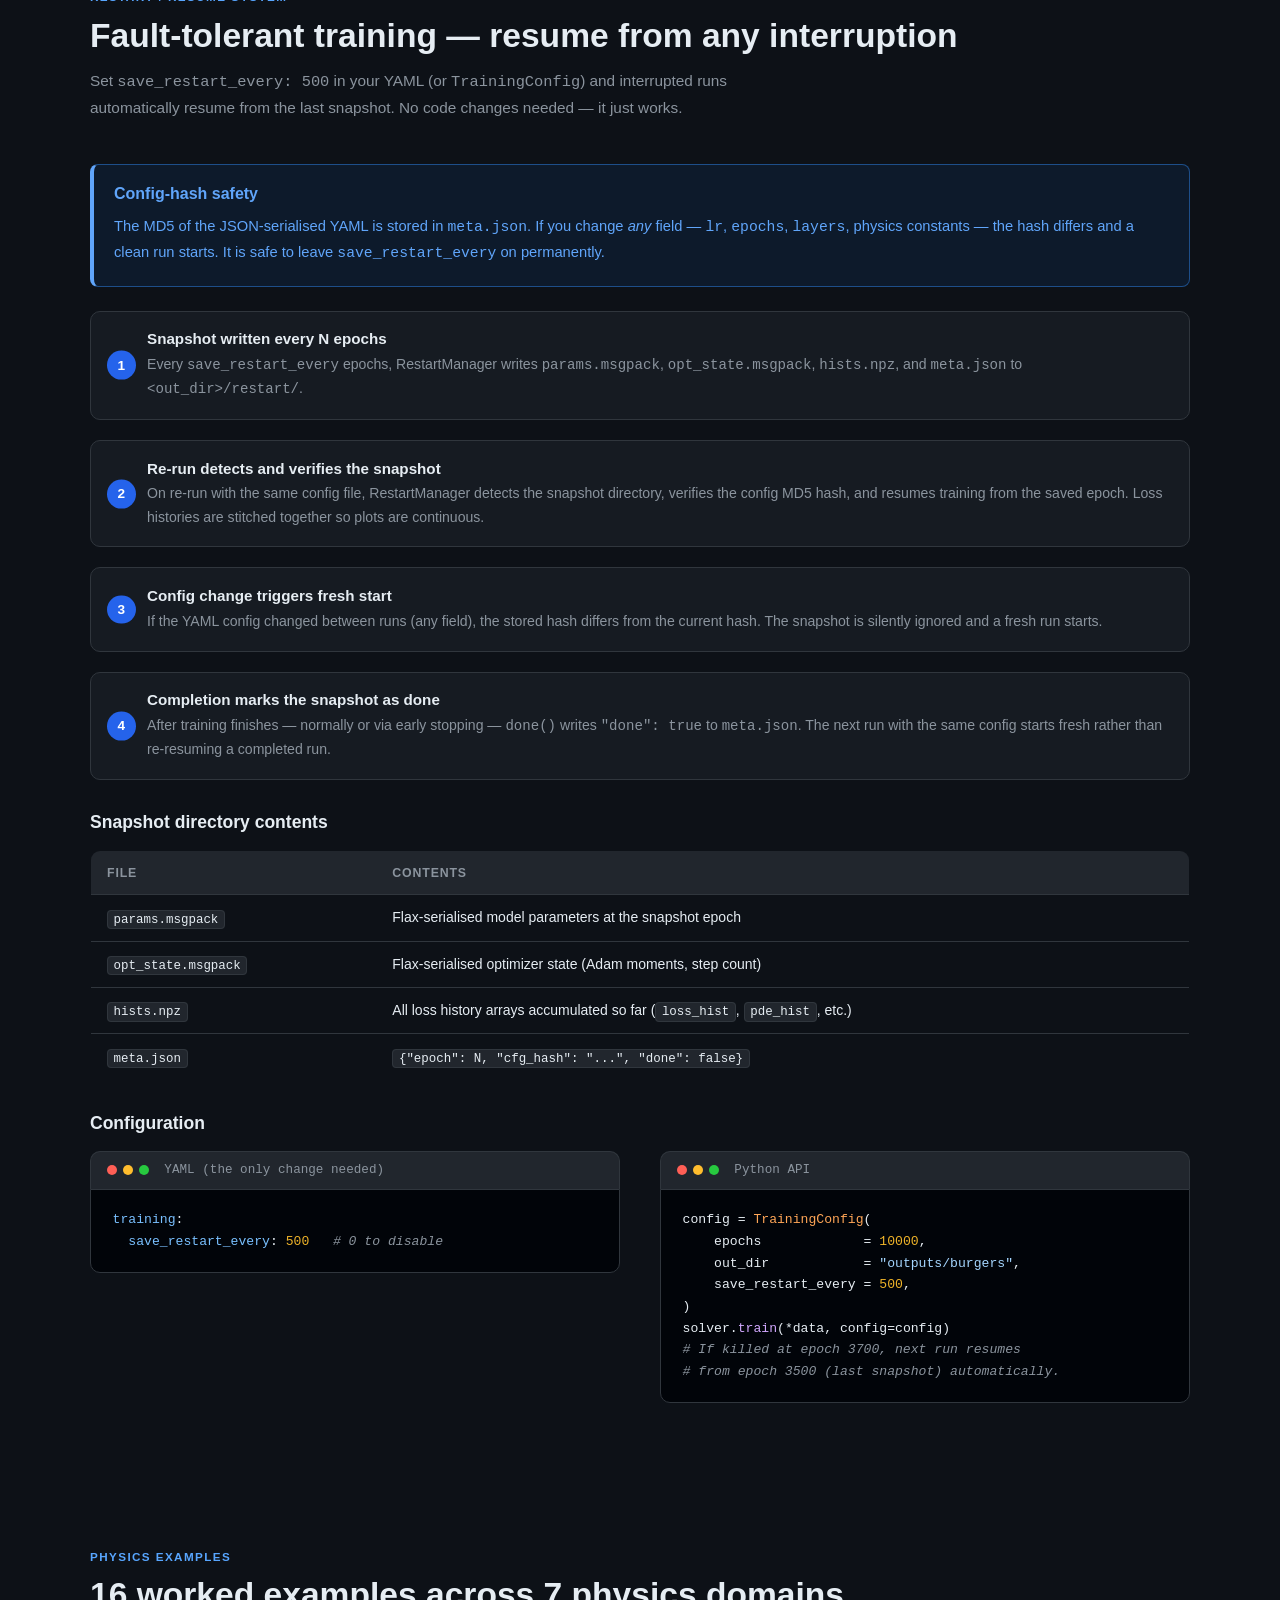
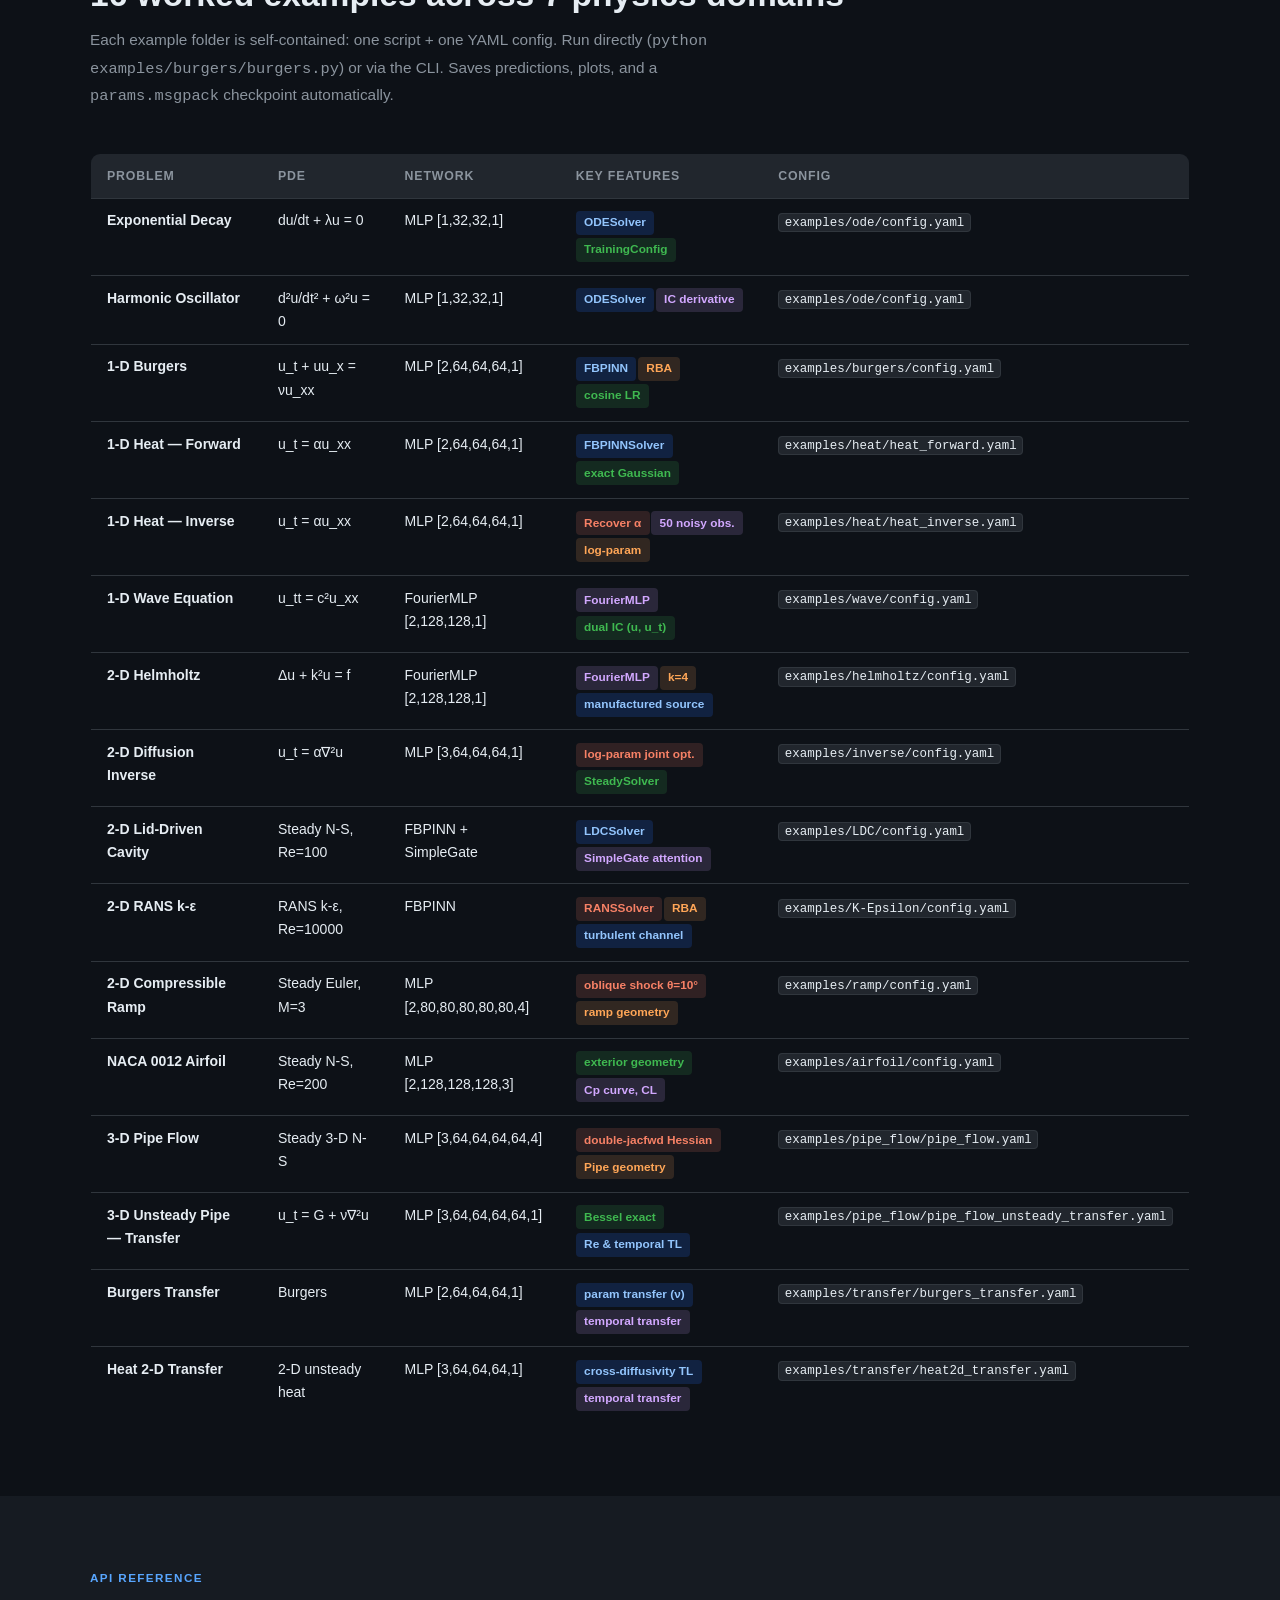
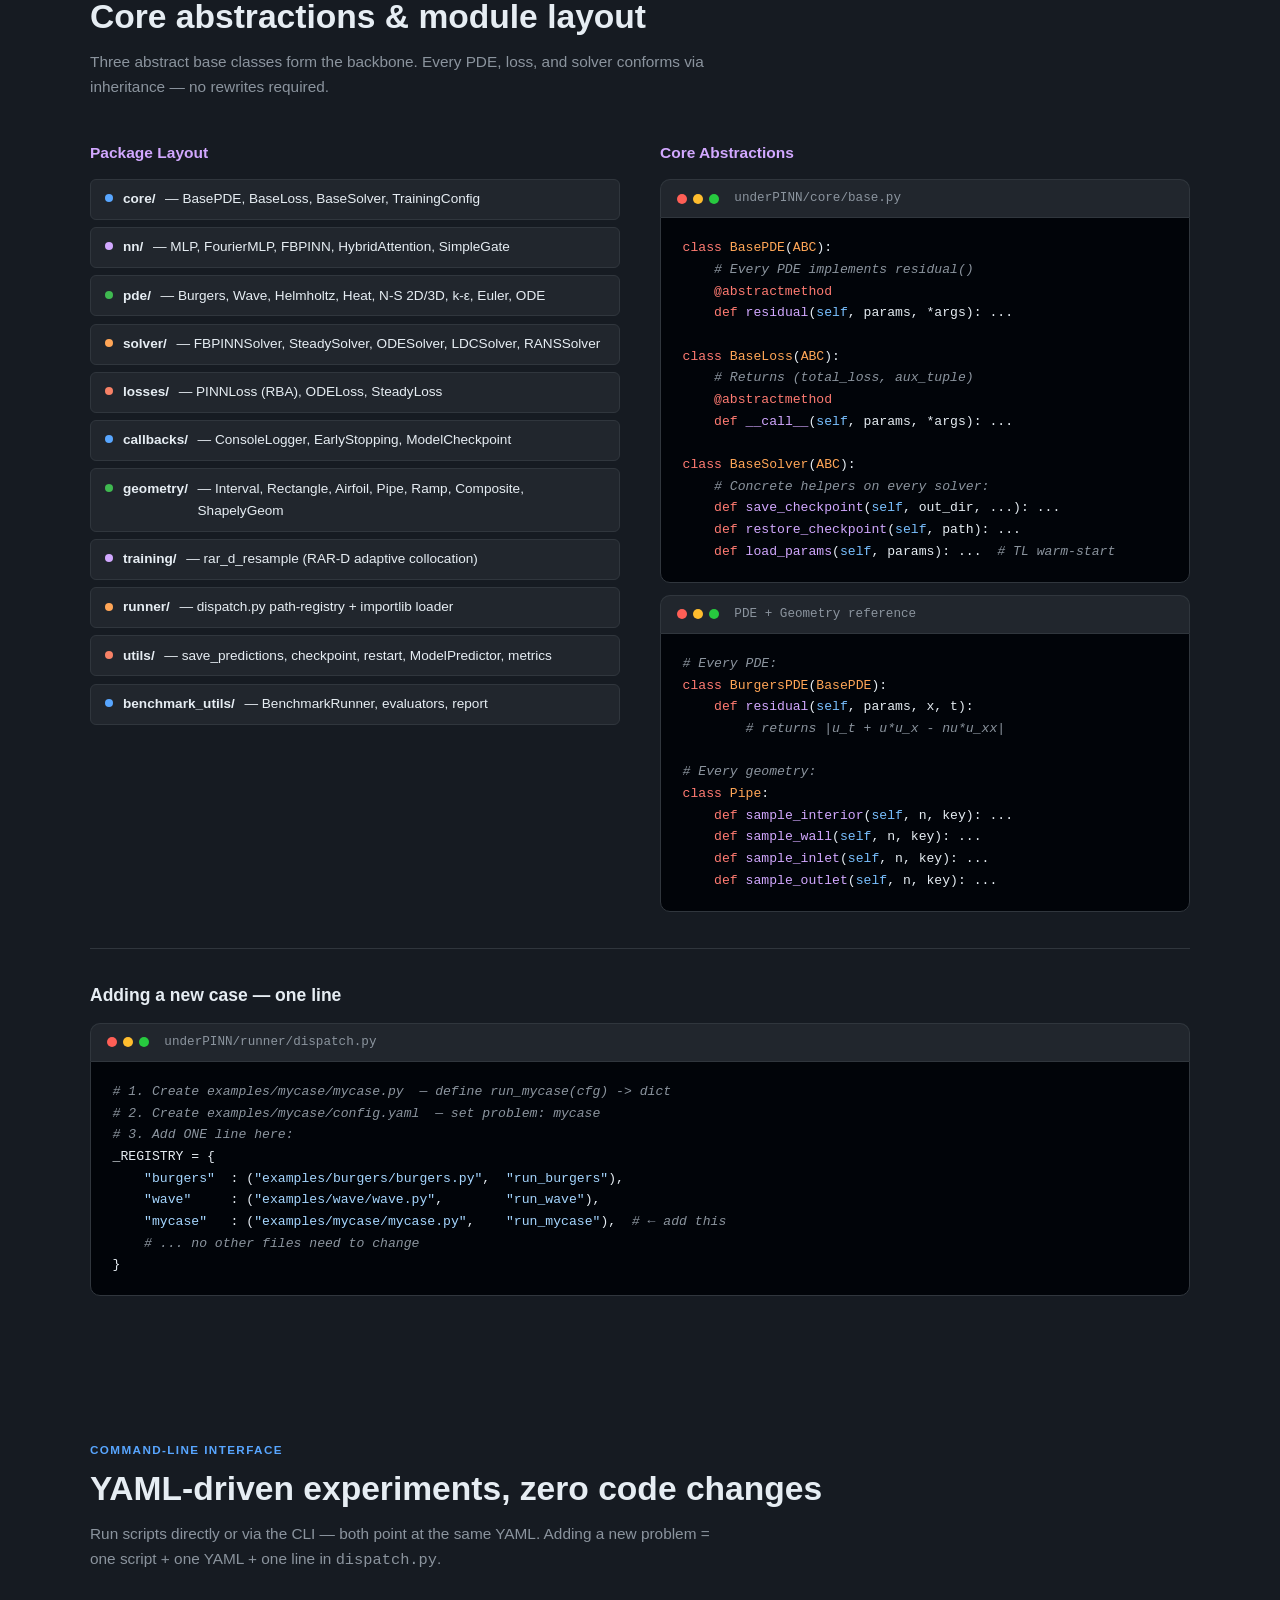
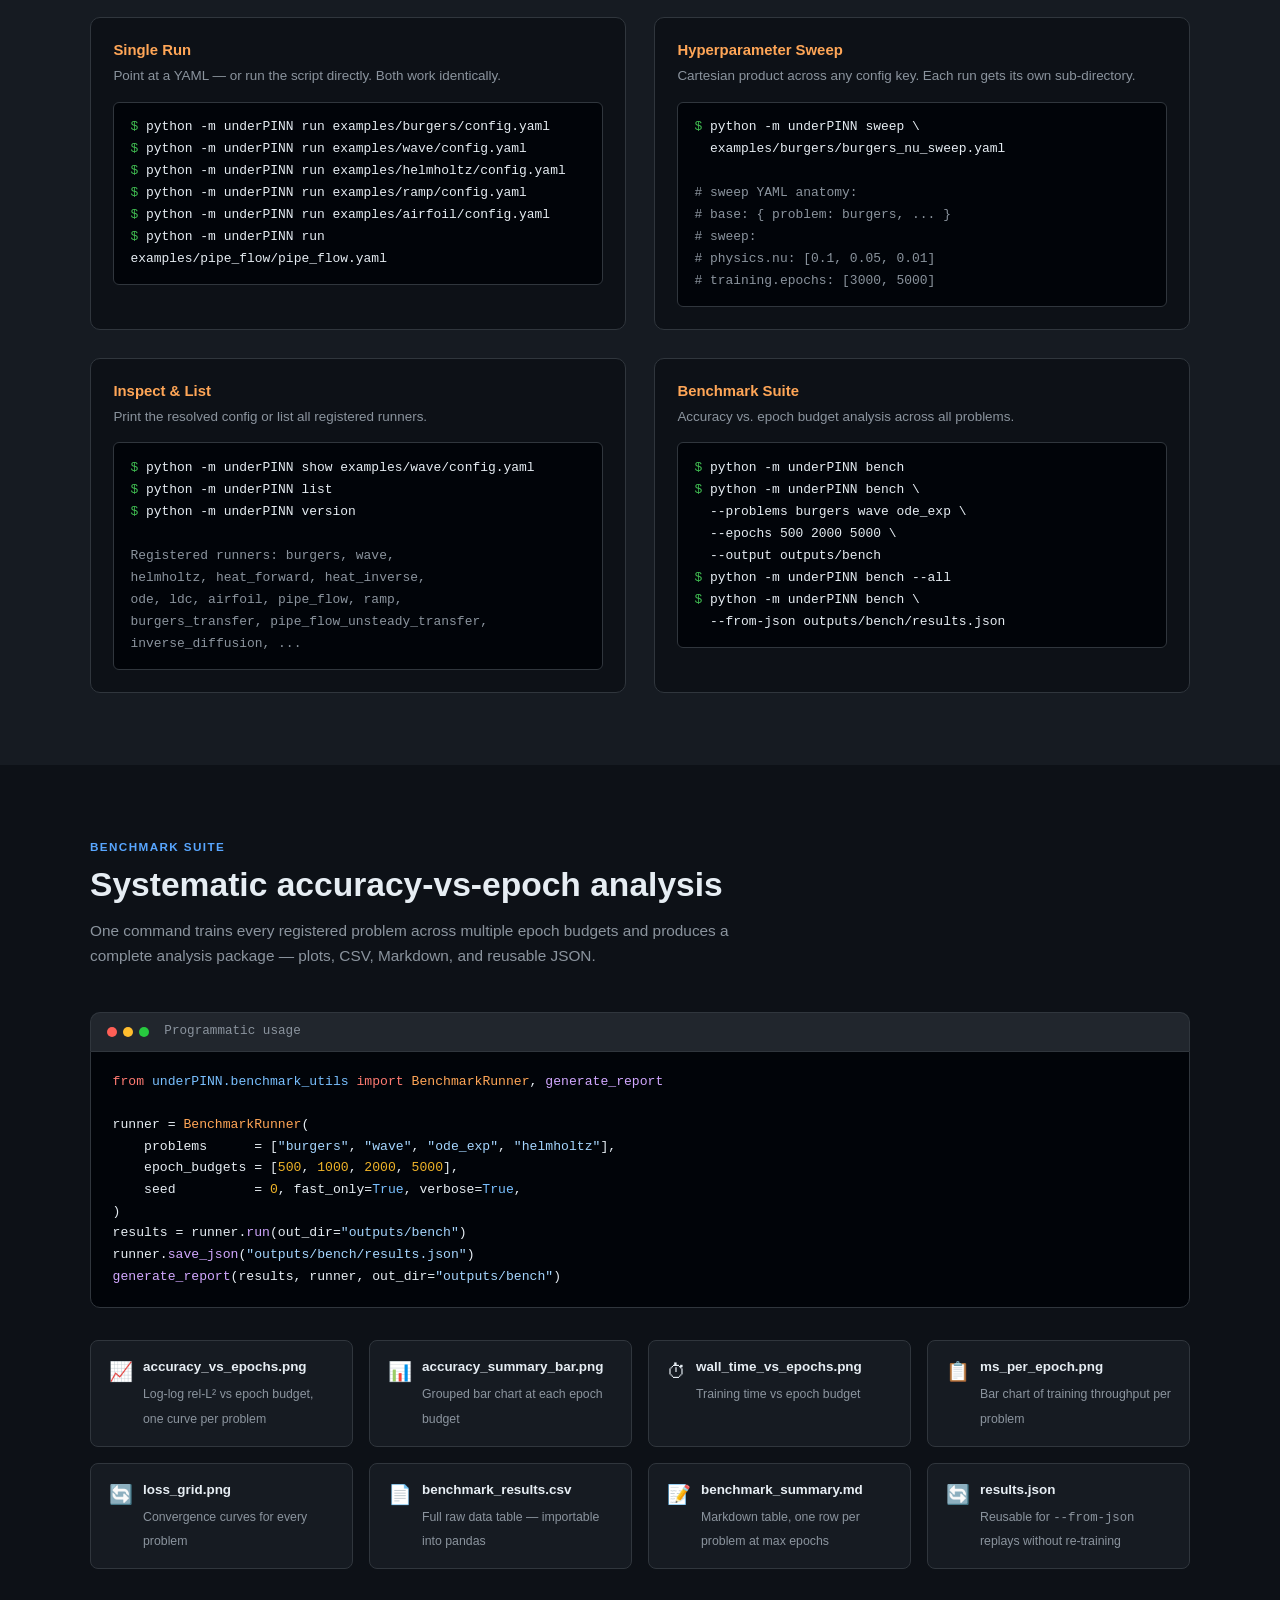
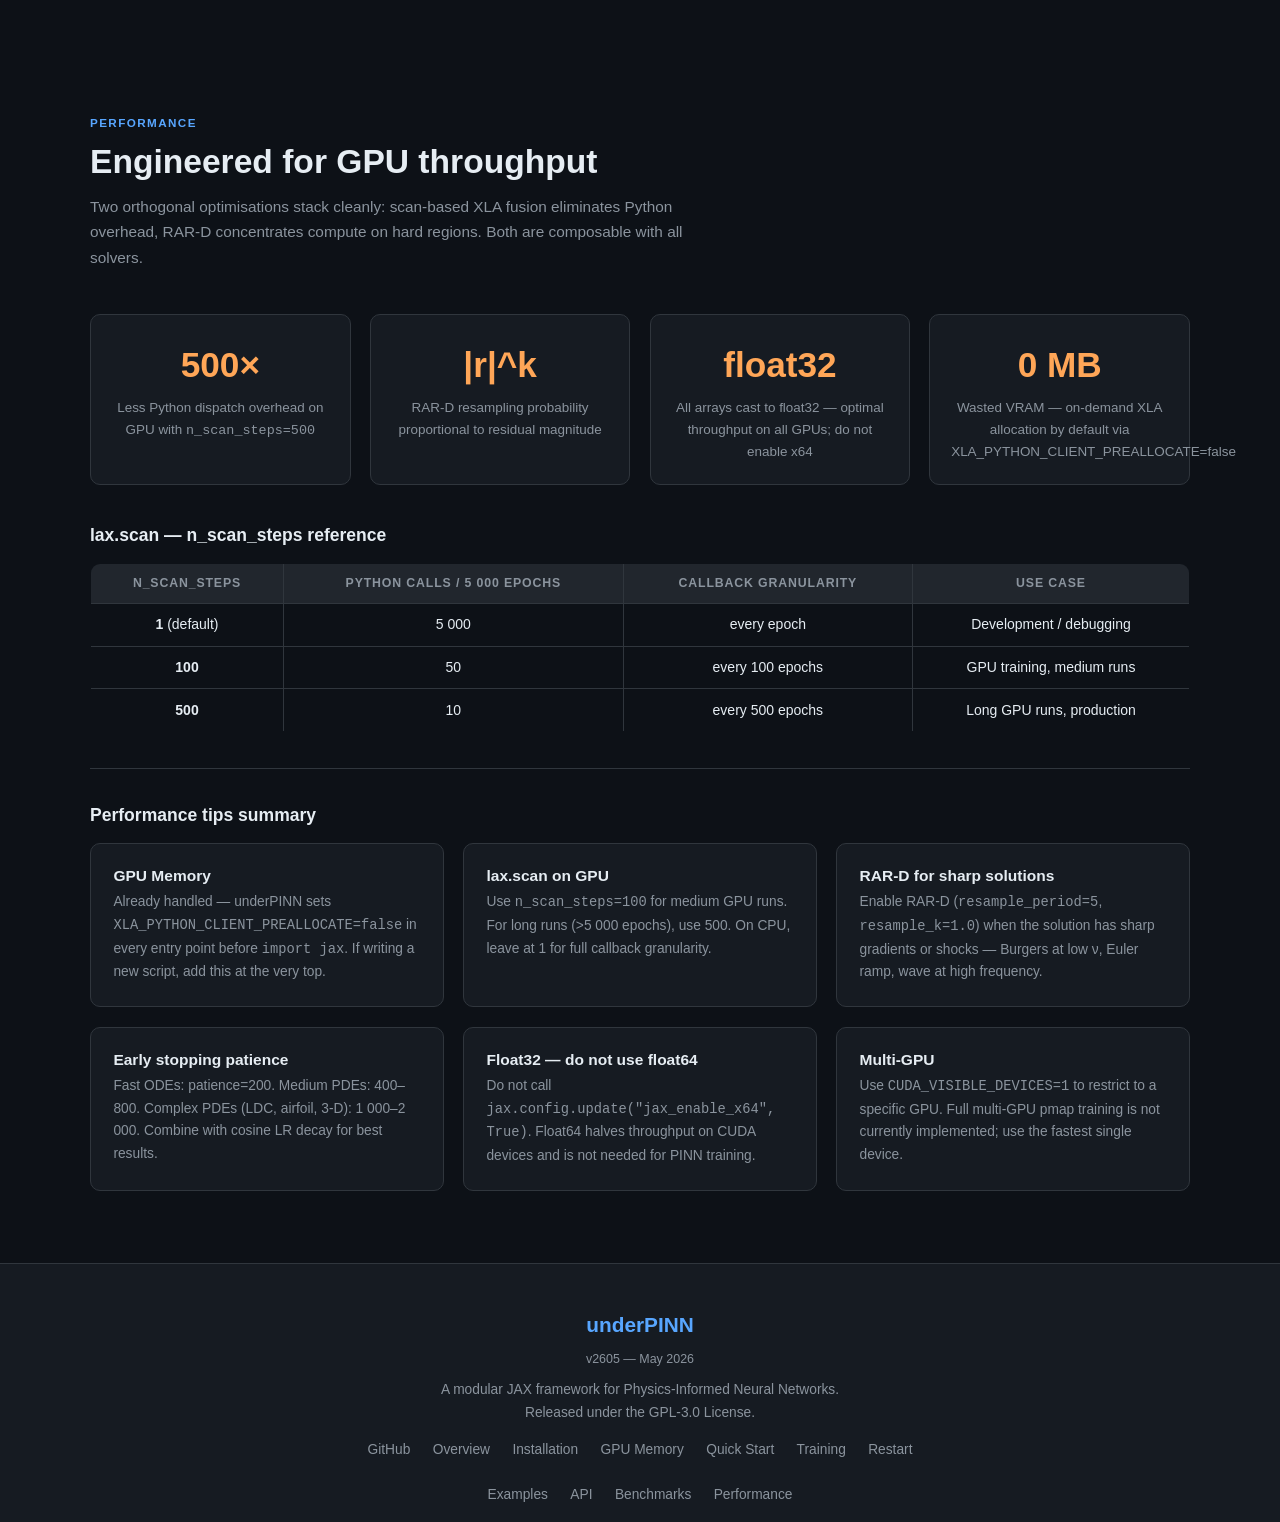
==== commit 12309913: "Update index.html" ====
--- a/docs/index.html
+++ b/docs/index.html
@@ -395,7 +395,7 @@
     <a href="#performance">Performance</a>
   </div>
   <div class="nav-right">
-    <a href="https://github.com/Prashantiitk23/underPINN-v2605" class="btn-gh" target="_blank">
+    <a href="https://github.com/Aeroscience-Computations-Analysis-Lab/underPINN.git" class="btn-gh" target="_blank">
       <svg width="16" height="16" viewBox="0 0 24 24" fill="currentColor">
         <path d="M12 0C5.37 0 0 5.37 0 12c0 5.31 3.435 9.795 8.205 11.385.6.105.825-.255.825-.57 0-.285-.015-1.23-.015-2.235-3.015.555-3.795-.735-4.035-1.41-.135-.345-.72-1.41-1.23-1.695-.42-.225-1.02-.78-.015-.795.945-.015 1.62.87 1.845 1.23 1.08 1.815 2.805 1.305 3.495.99.105-.78.42-1.305.765-1.605-2.67-.3-5.46-1.335-5.46-5.925 0-1.305.465-2.385 1.23-3.225-.12-.3-.54-1.53.12-3.18 0 0 1.005-.315 3.3 1.23.96-.27 1.98-.405 3-.405s2.04.135 3 .405c2.295-1.56 3.3-1.23 3.3-1.23.66 1.65.24 2.88.12 3.18.765.84 1.23 1.905 1.23 3.225 0 4.605-2.805 5.625-5.475 5.925.435.375.81 1.095.81 2.22 0 1.605-.015 2.895-.015 3.3 0 .315.225.69.825.57A12.02 12.02 0 0 0 24 12c0-6.63-5.37-12-12-12z"/>
       </svg>
@@ -418,7 +418,7 @@
   <div class="hero-buttons">
     <a href="#quickstart" class="btn-primary">Get Started</a>
     <a href="#examples" class="btn-outline">Browse Examples</a>
-    <a href="https://github.com/Prashantiitk23/underPINN-v2605" class="btn-outline" target="_blank">View on GitHub</a>
+    <a href="https://github.com/Aeroscience-Computations-Analysis-Lab/underPINN.git" class="btn-outline" target="_blank">View on GitHub</a>
   </div>
 </section>
 
@@ -562,7 +562,7 @@
         <div class="dot-row"><span class="d1"></span><span class="d2"></span><span class="d3"></span></div>
         Terminal
       </div>
-<pre>git clone https://github.com/Prashantiitk23/underPINN-v2605
+<pre>git clone https://github.com/Aeroscience-Computations-Analysis-Lab/underPINN.git
 <span class="kw">cd</span> underPINN-v2605
 pip install -e .
 
@@ -1410,7 +1410,7 @@
     <div class="footer-version">v2605 &mdash; May 2026</div>
     <p>A modular JAX framework for Physics-Informed Neural Networks.<br>Released under the GPL-3.0 License.</p>
     <div class="footer-links">
-      <a href="https://github.com/Prashantiitk23/underPINN-v2605" target="_blank">GitHub</a>
+      <a href="https://github.com/Aeroscience-Computations-Analysis-Lab/underPINN.git" target="_blank">GitHub</a>
       <a href="#overview">Overview</a>
       <a href="#installation">Installation</a>
       <a href="#gpu-memory">GPU Memory</a>
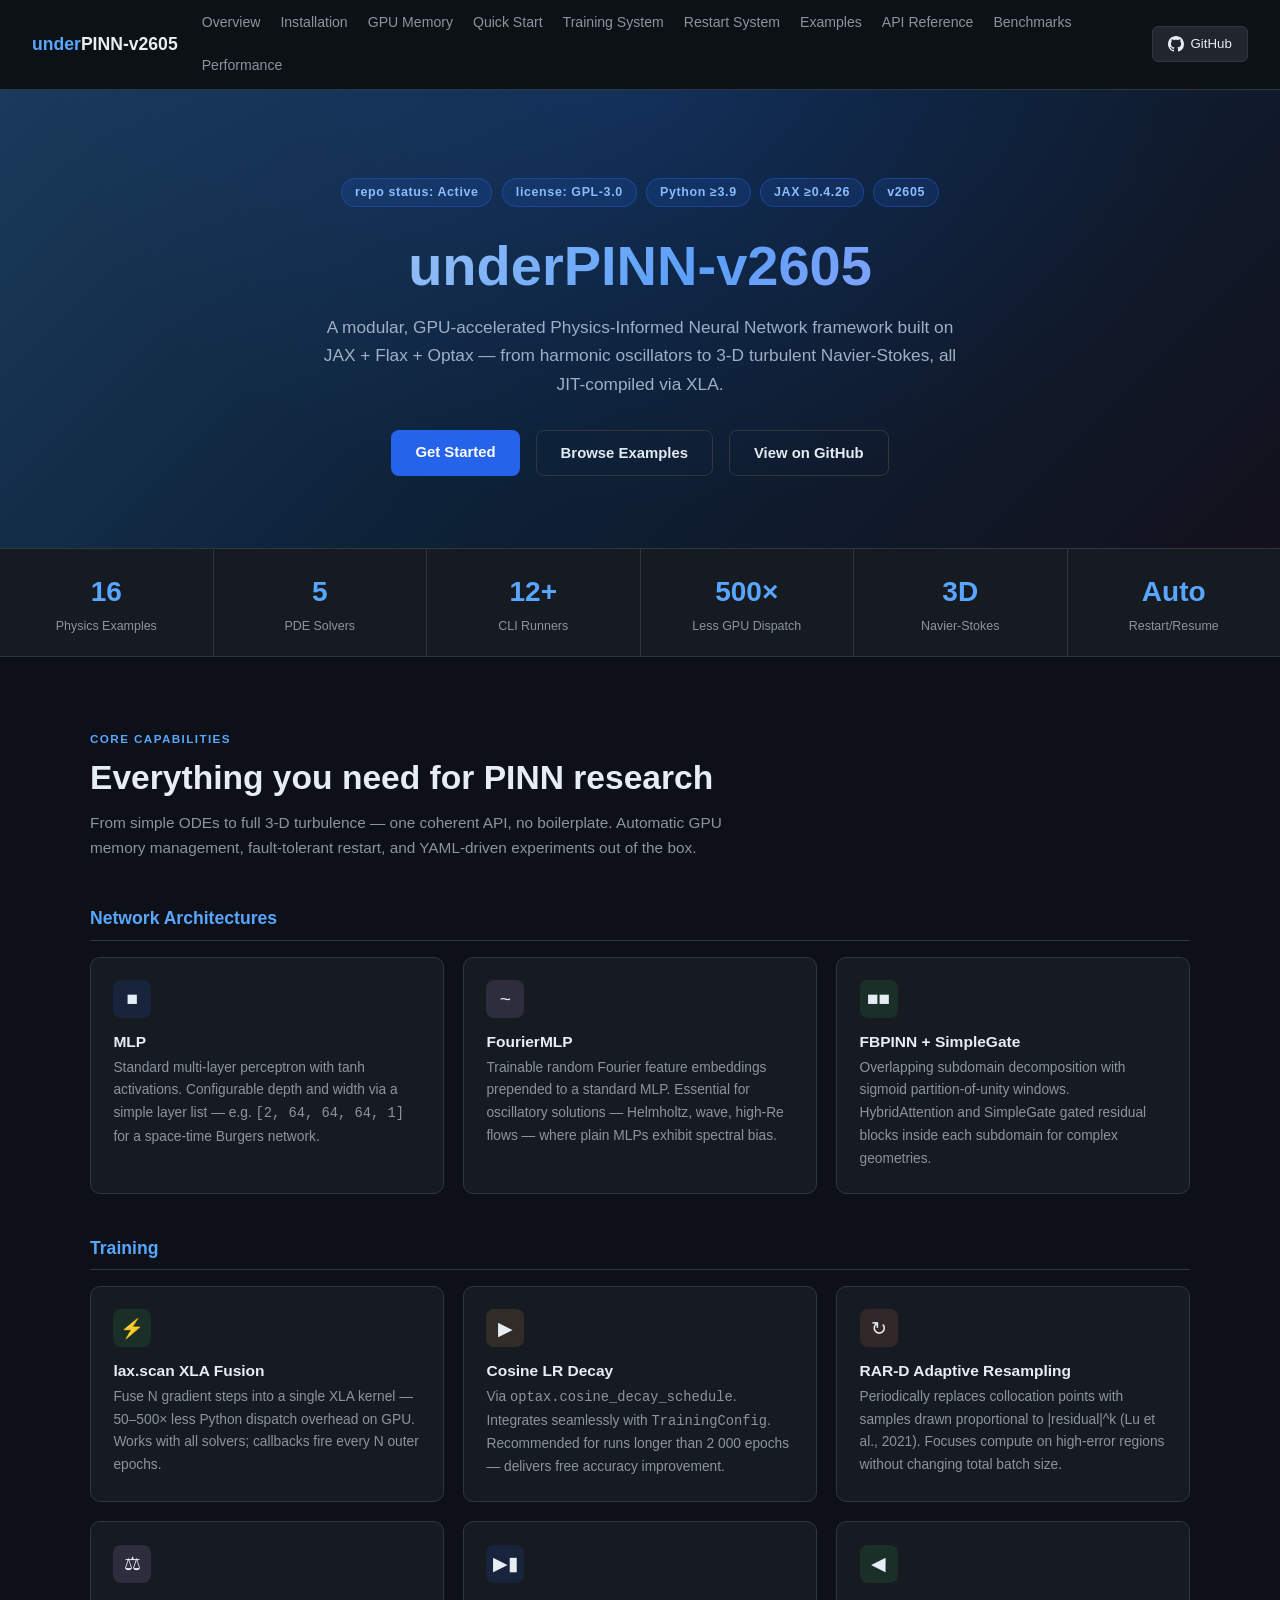
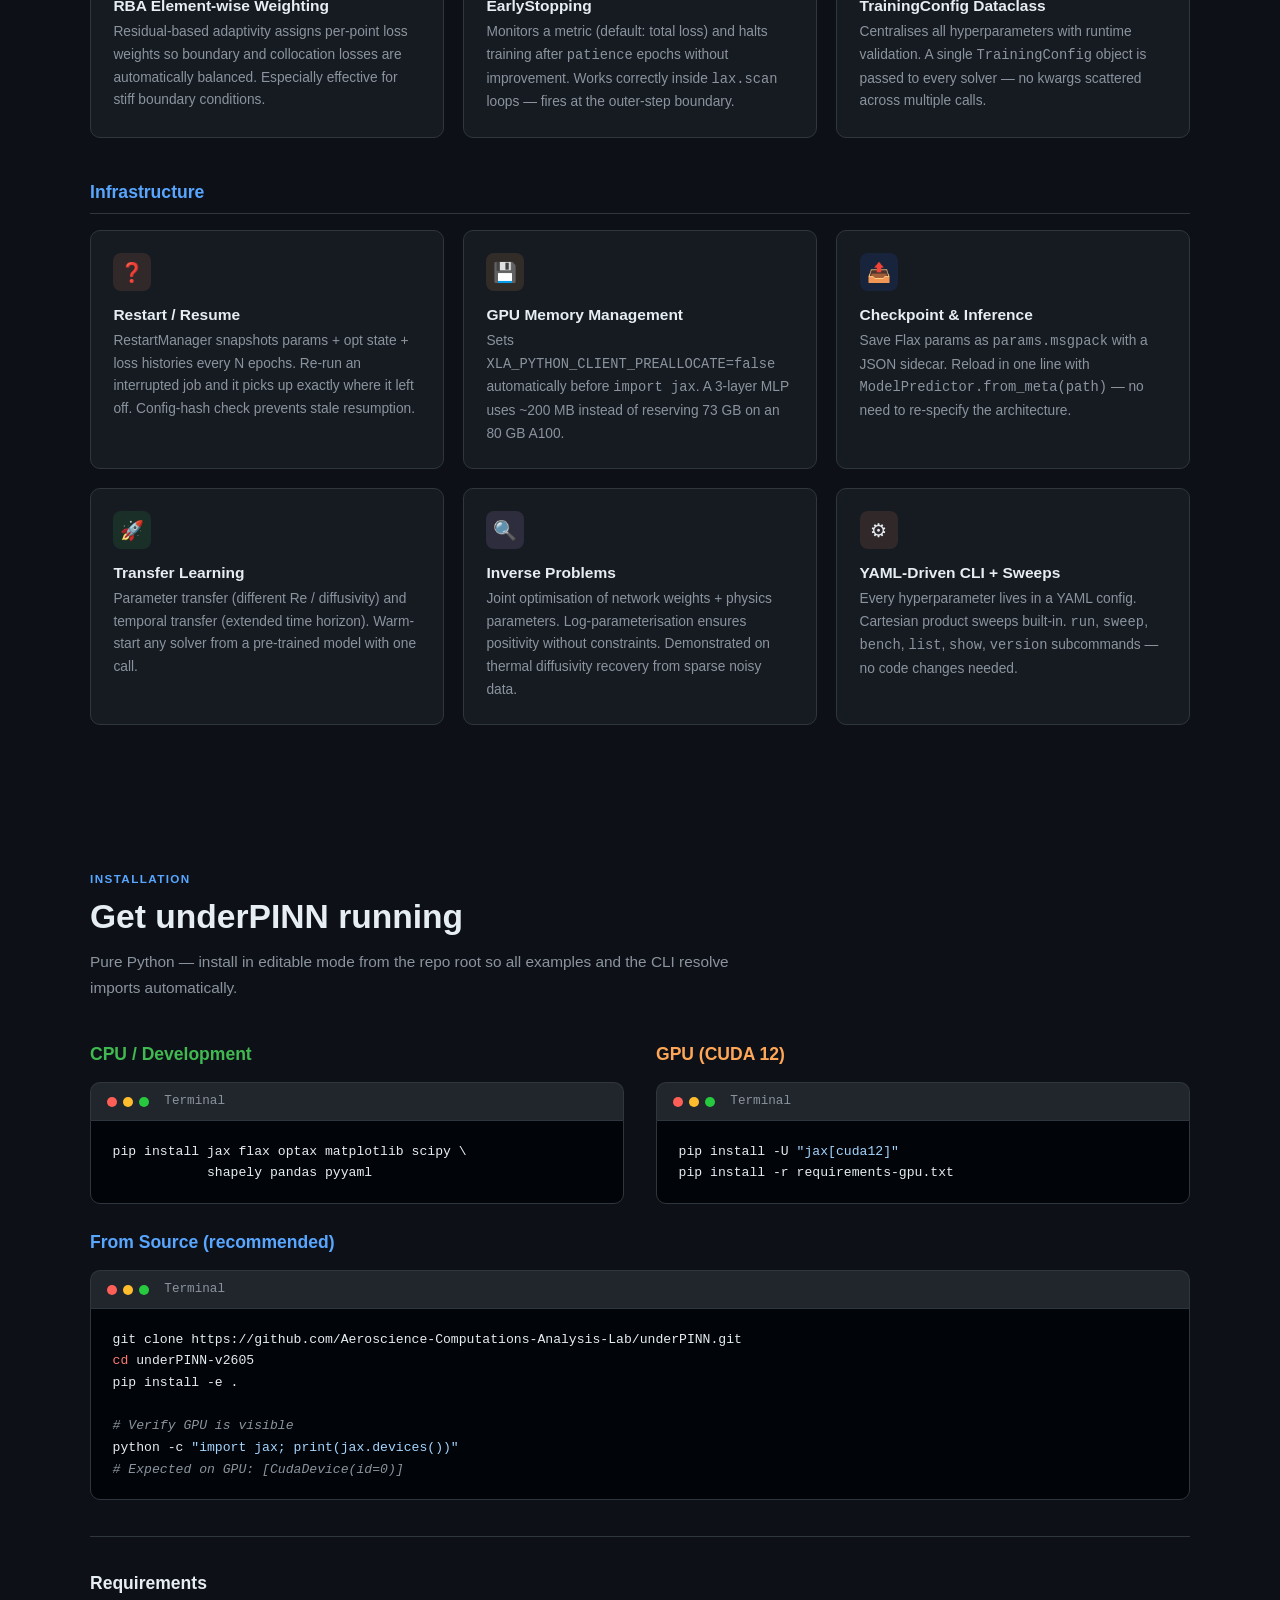
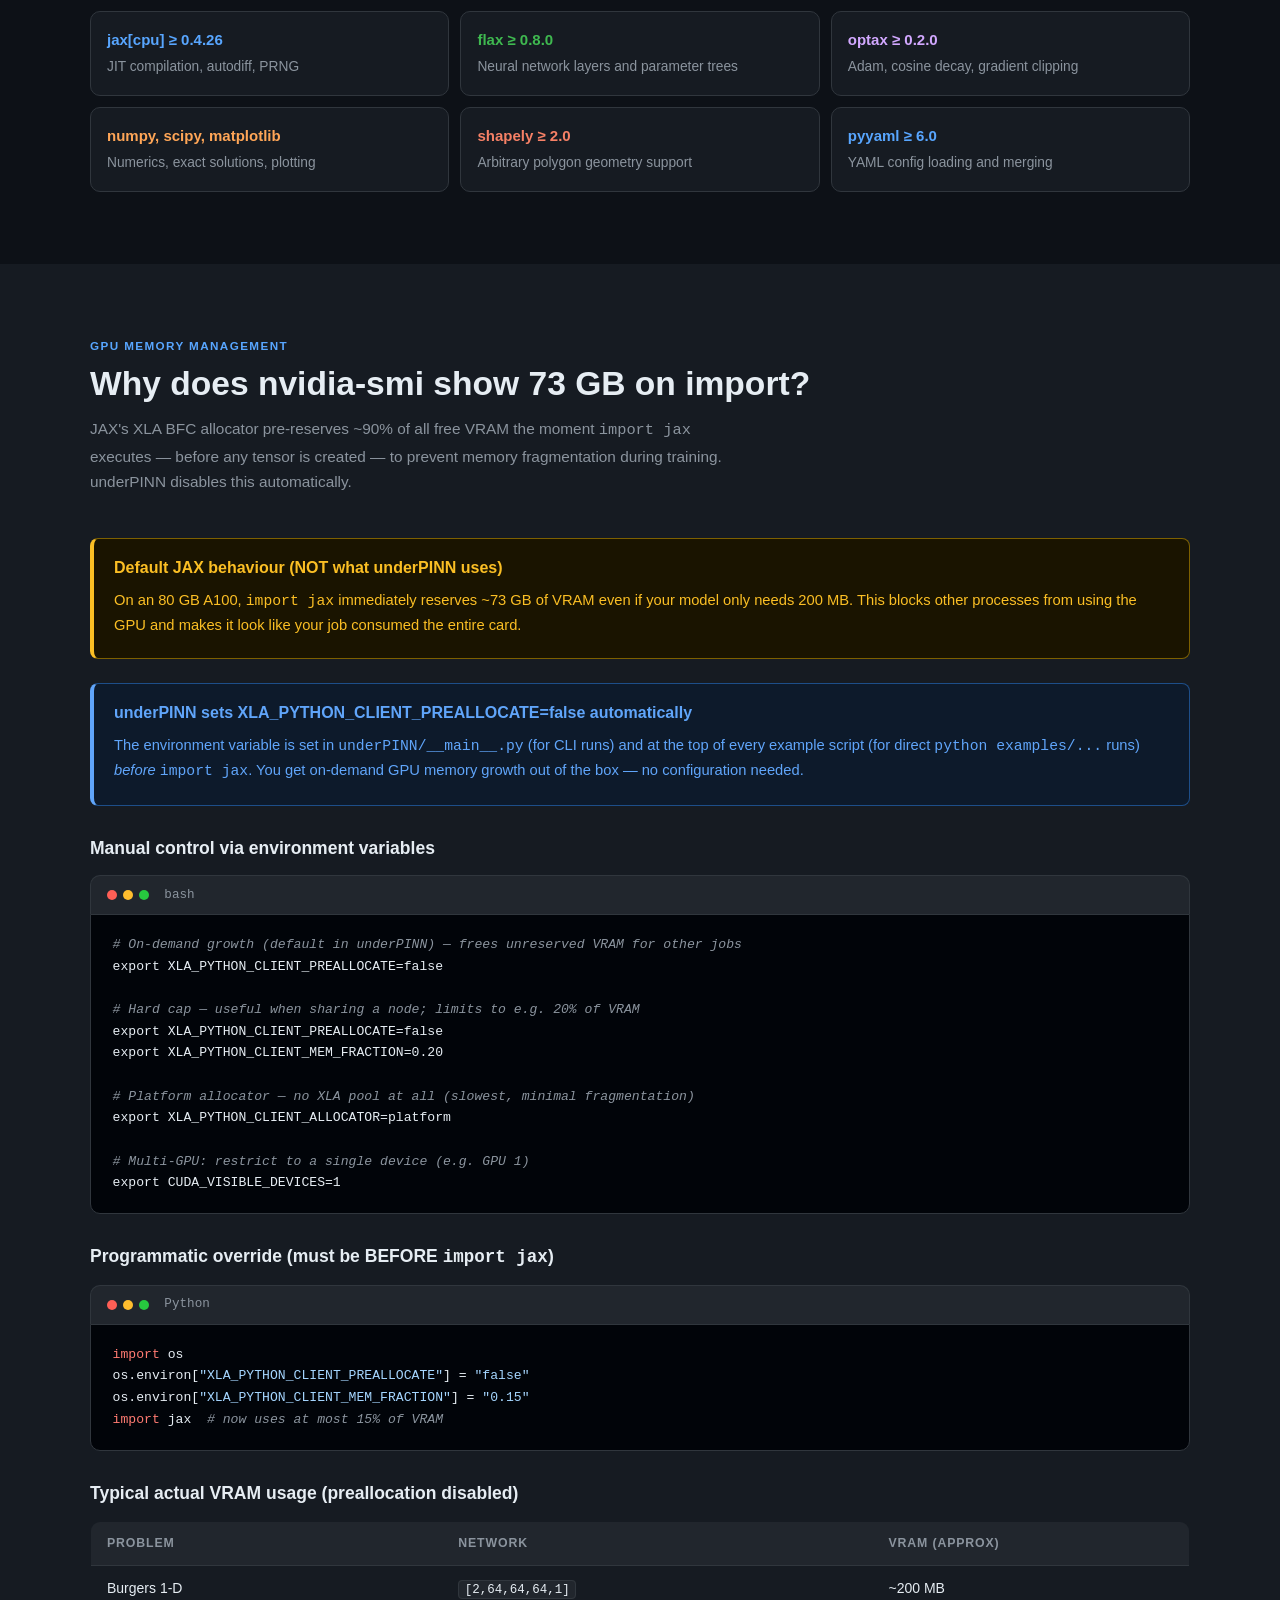
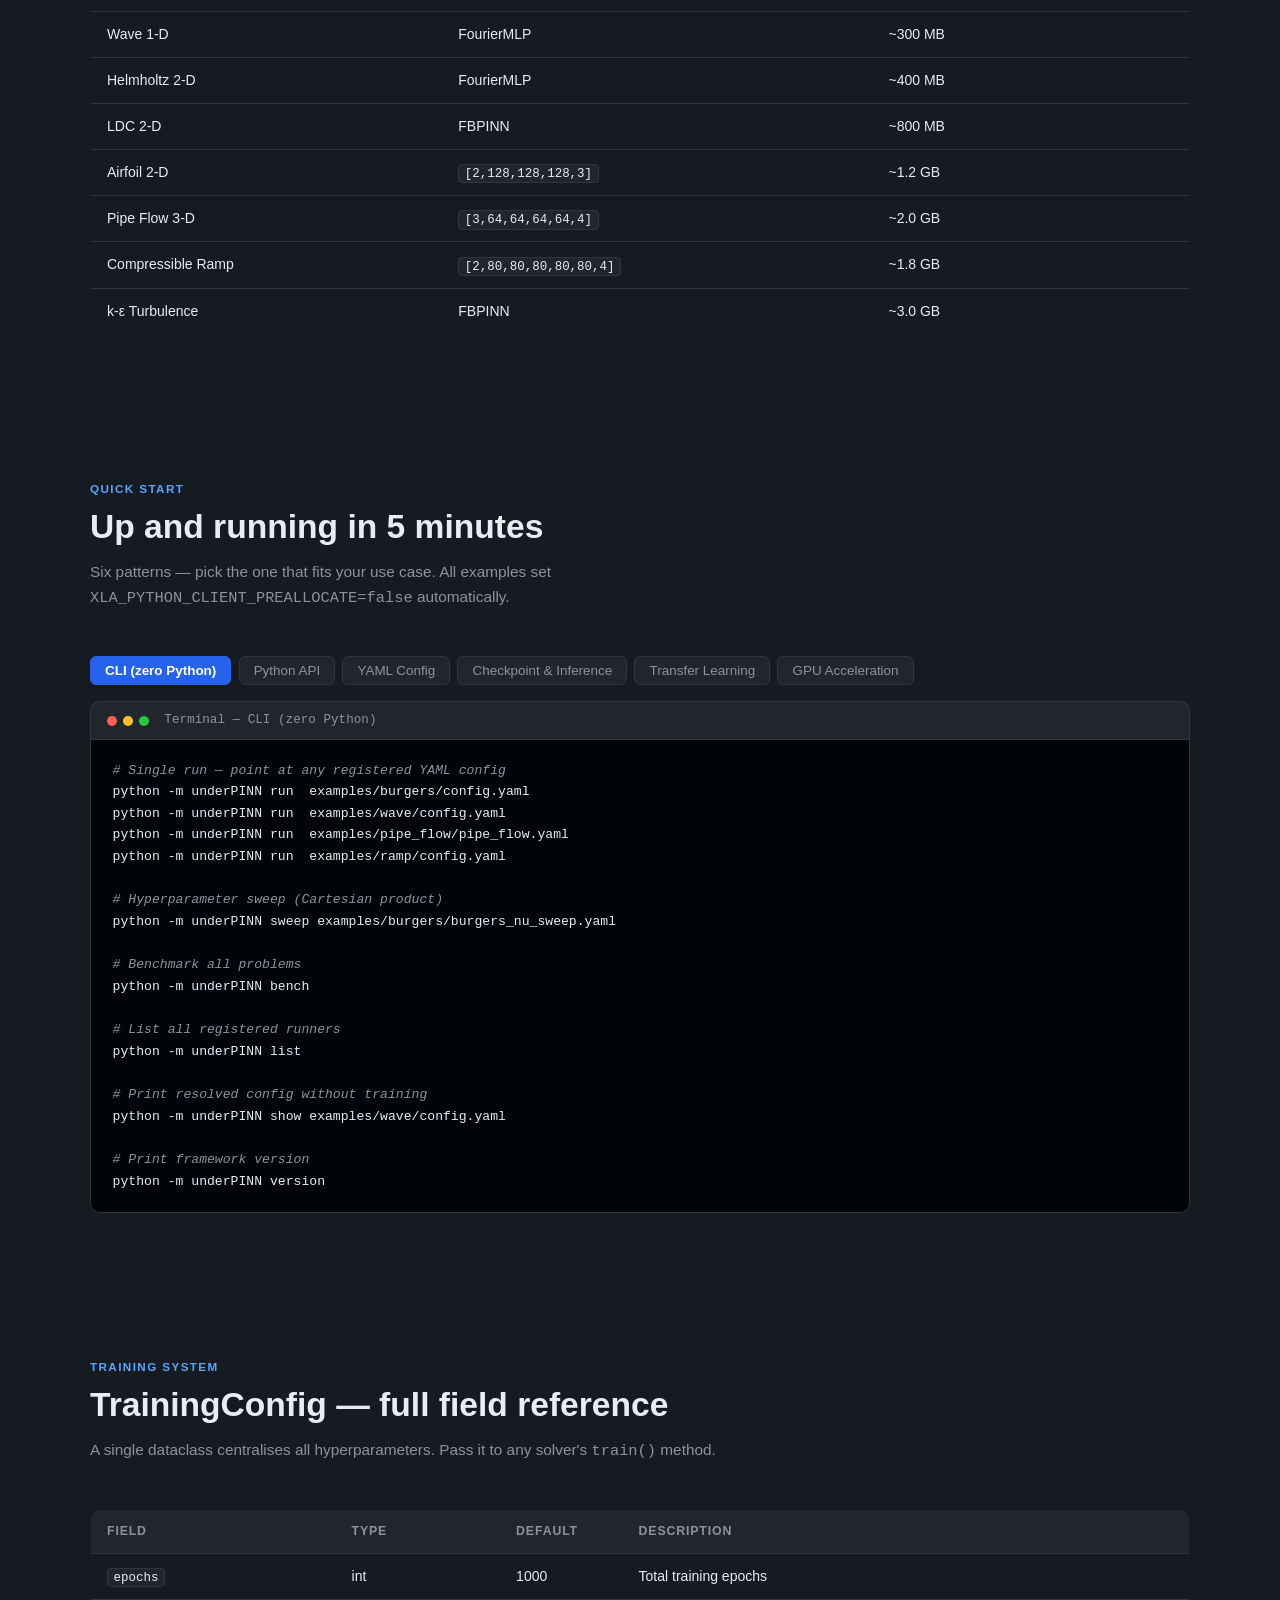
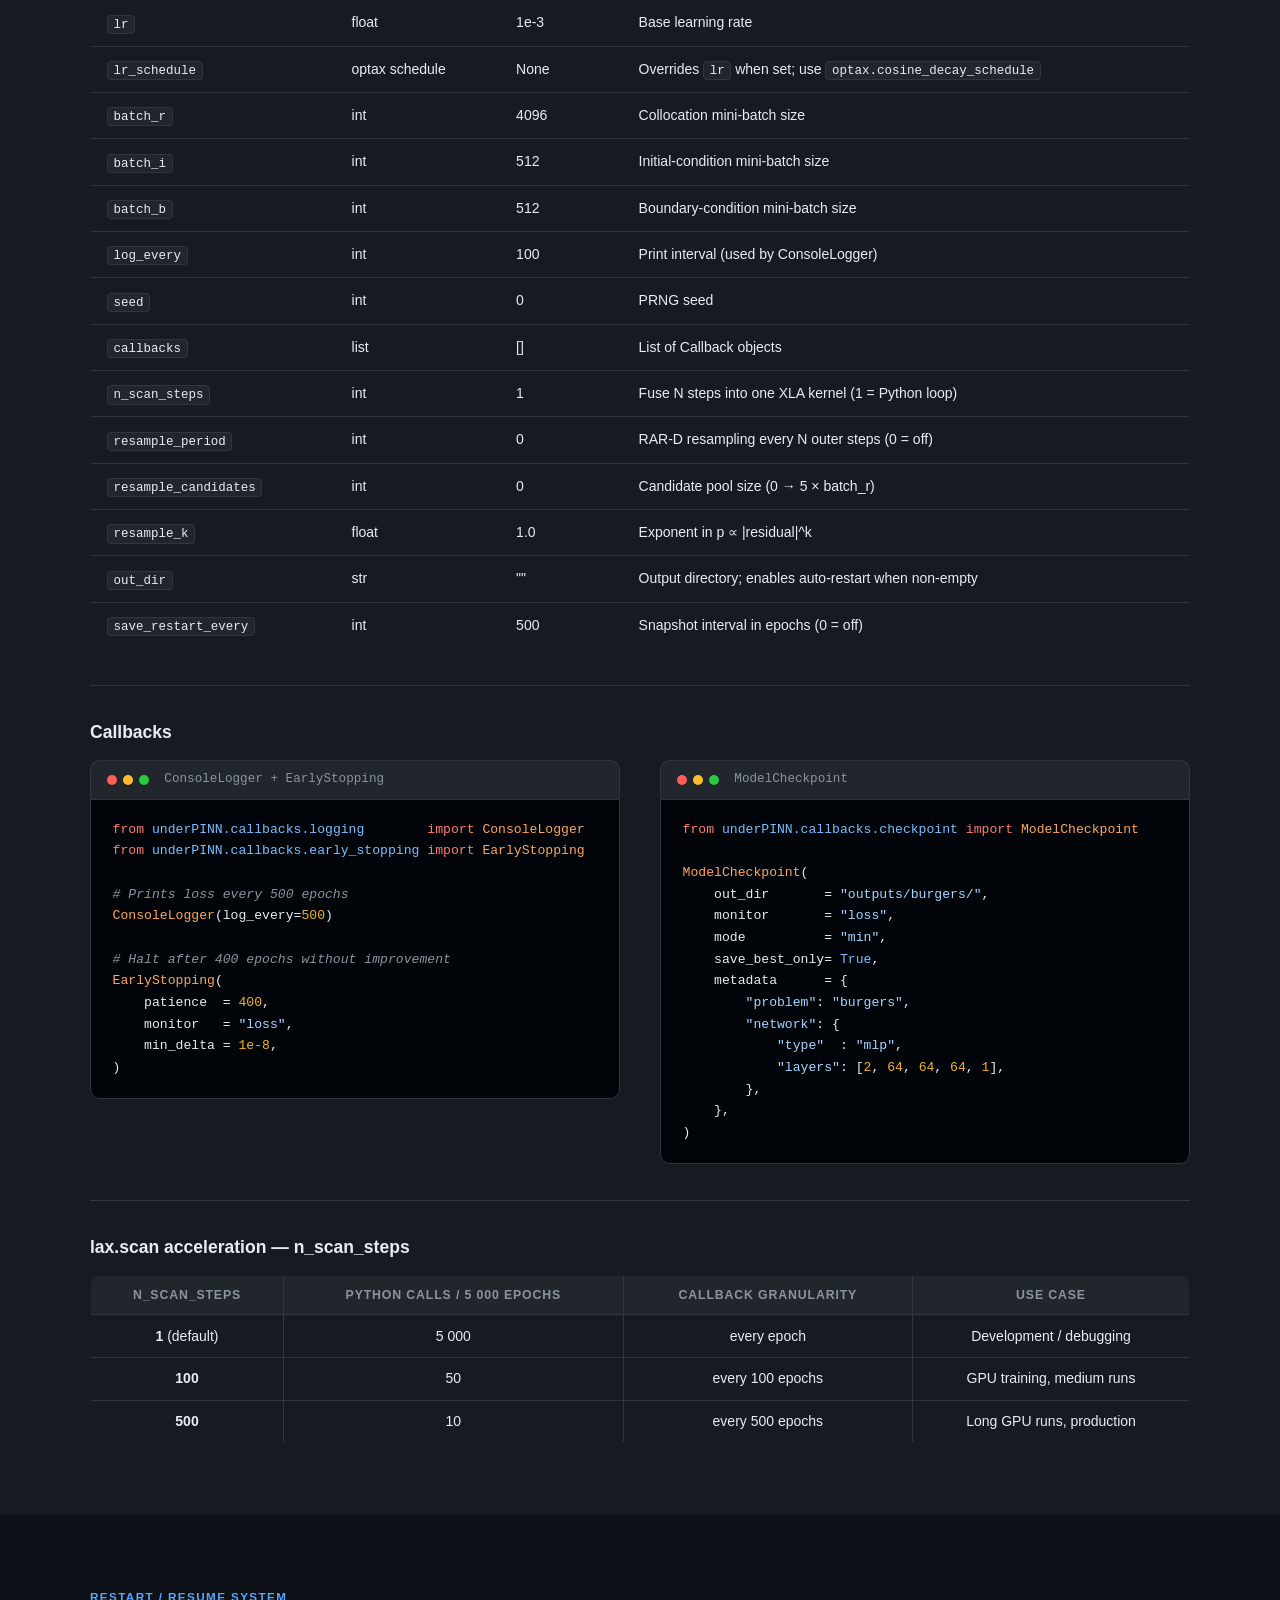
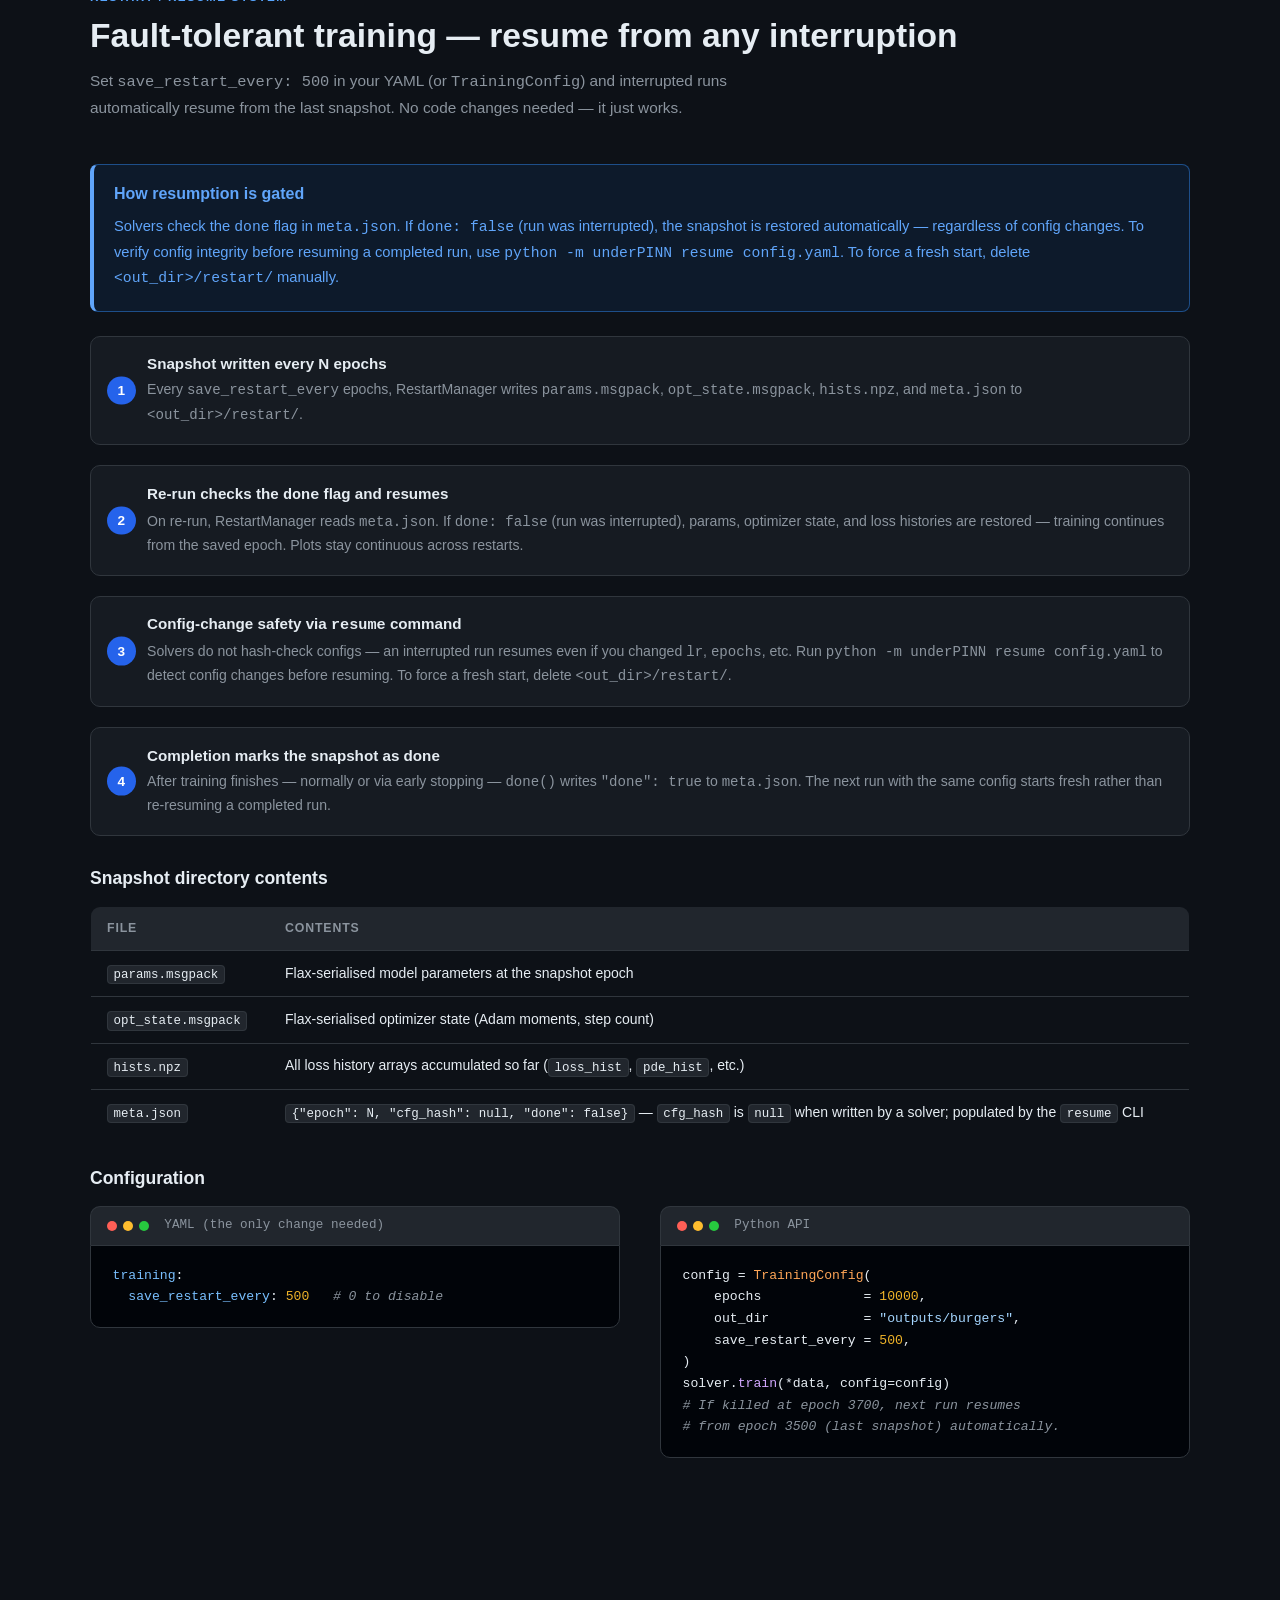
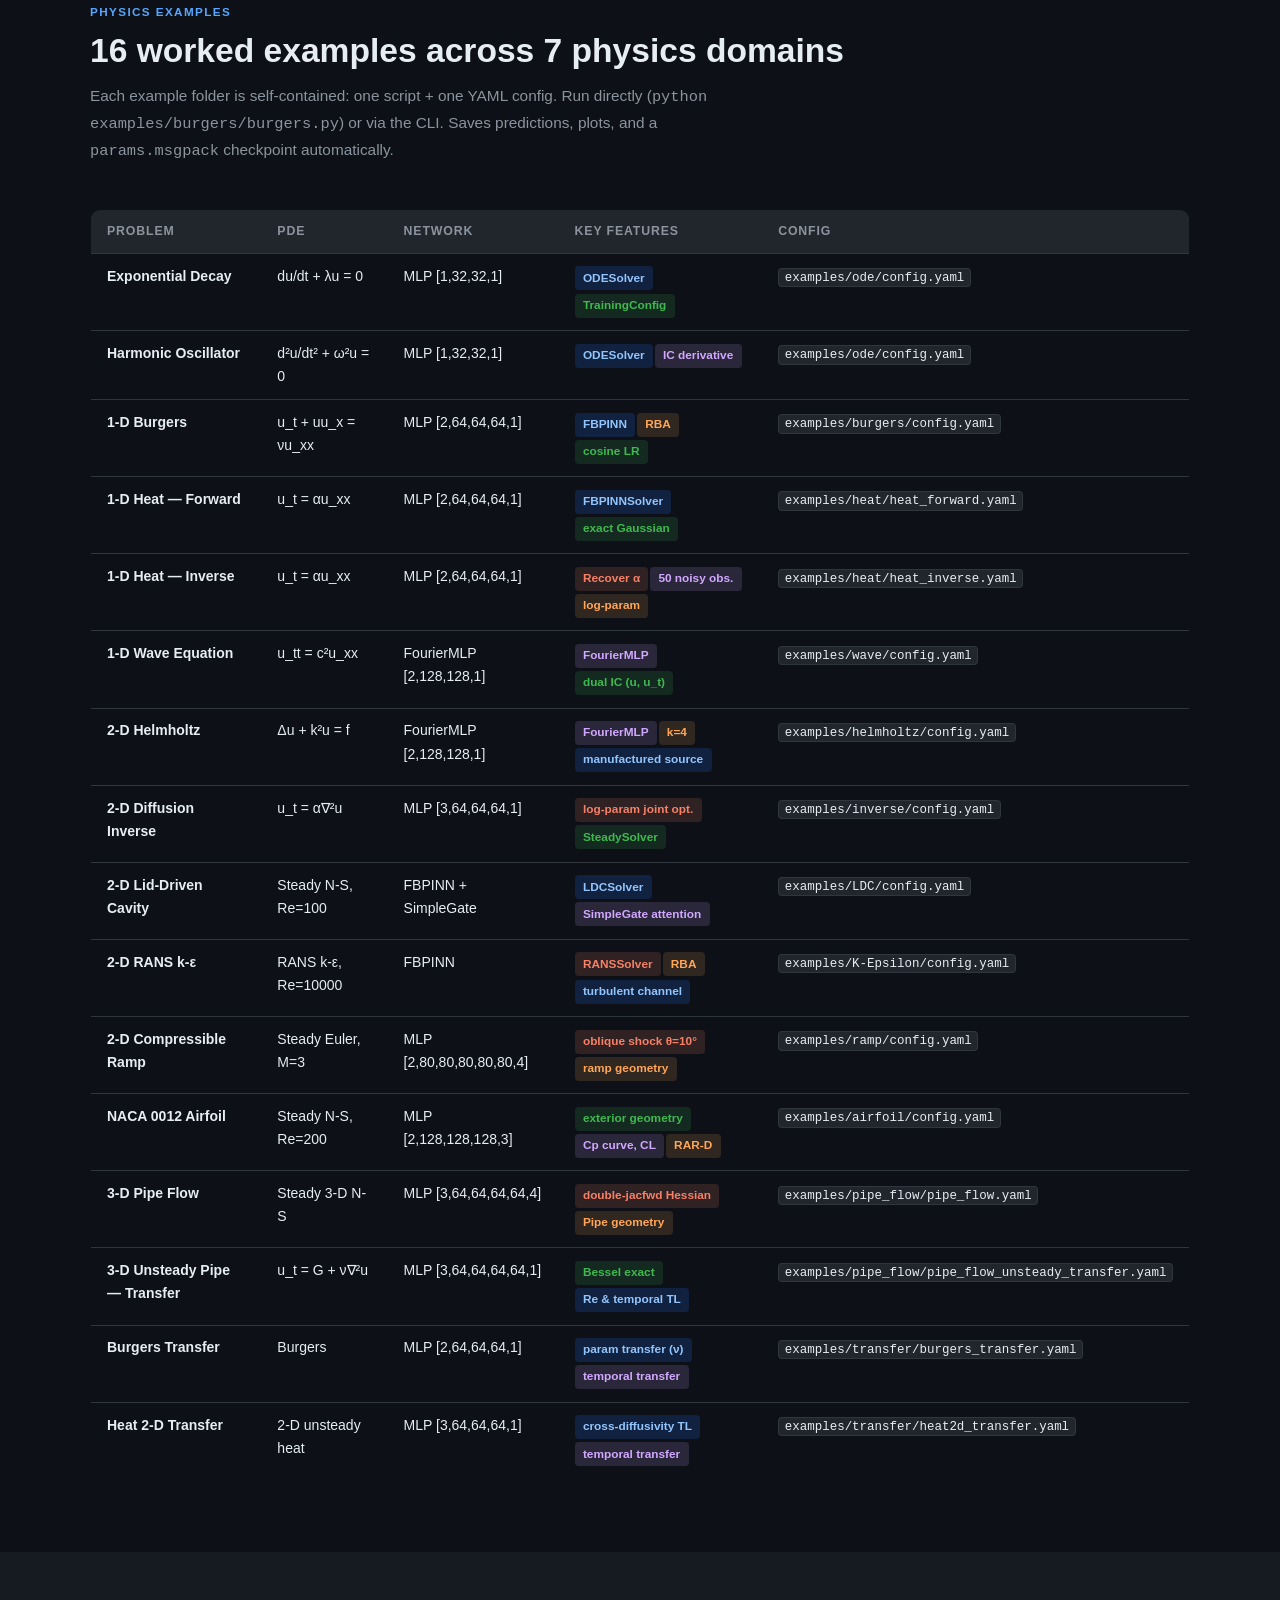
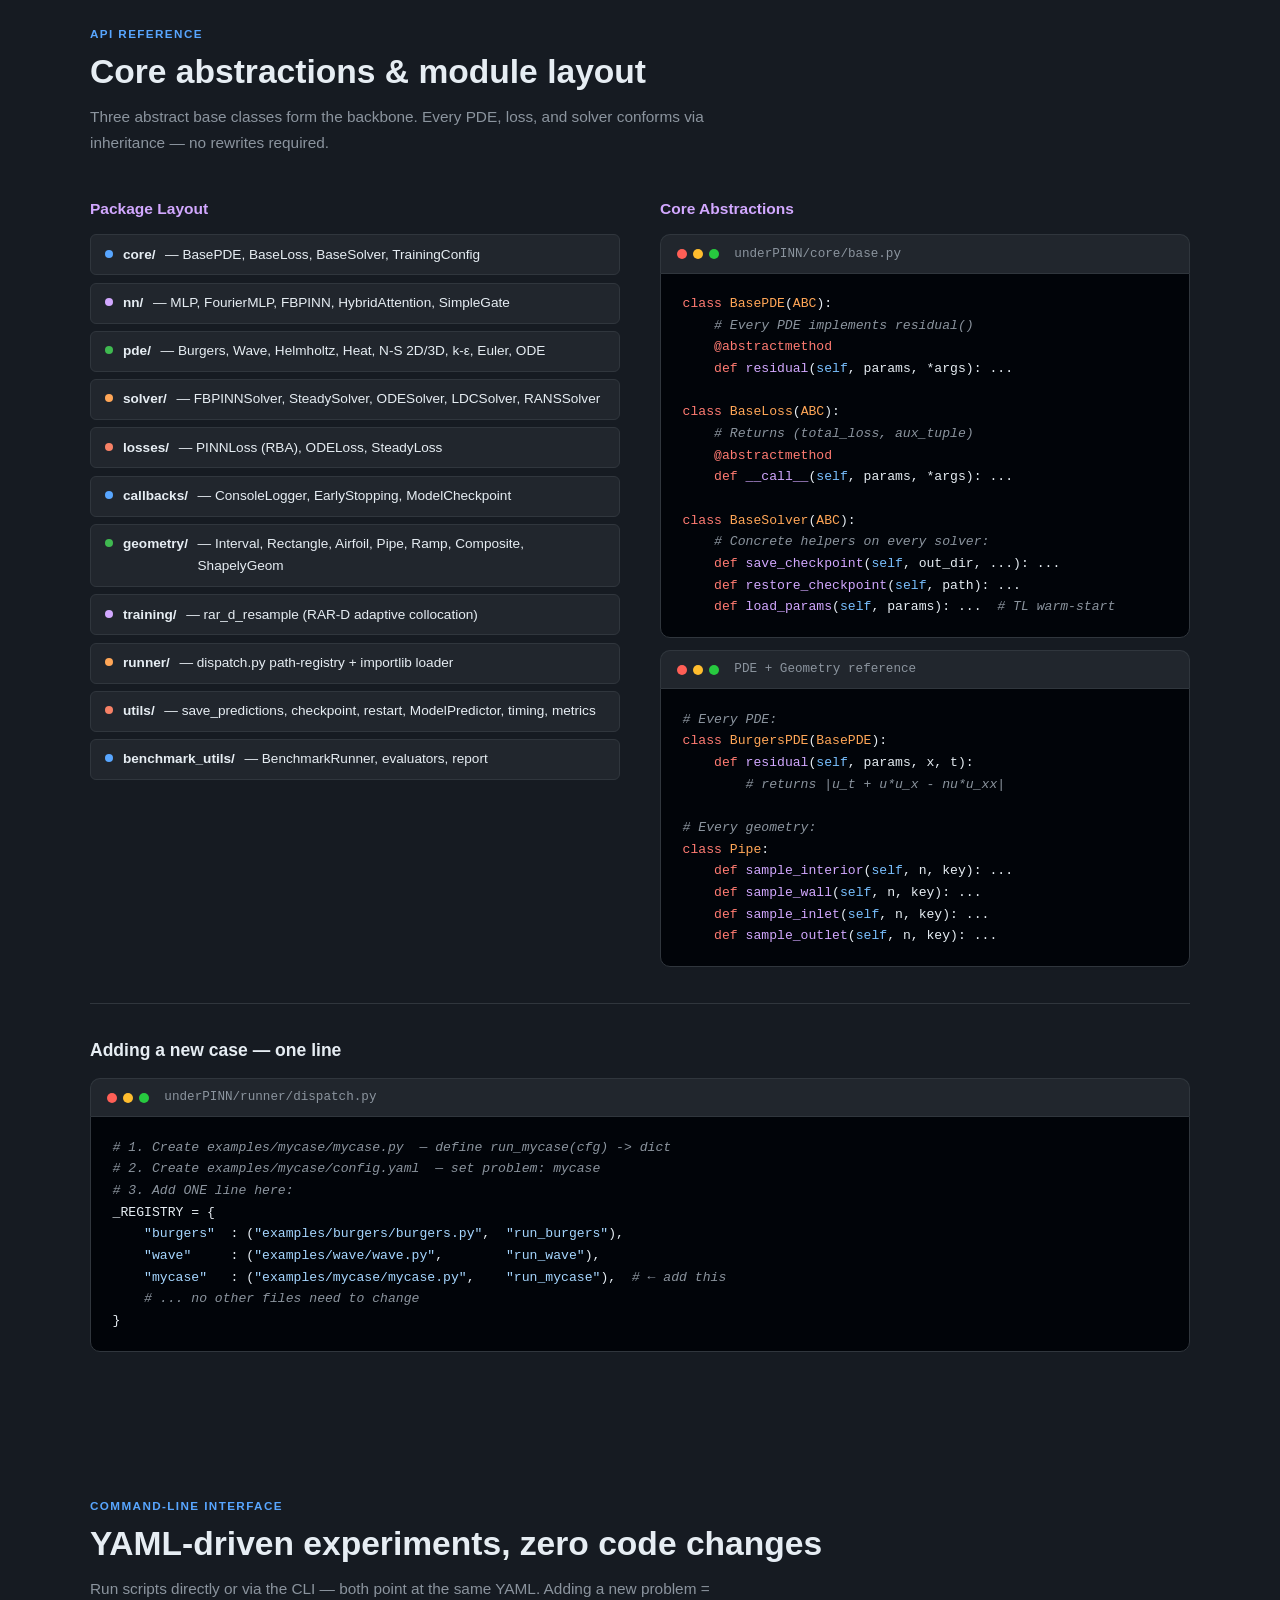
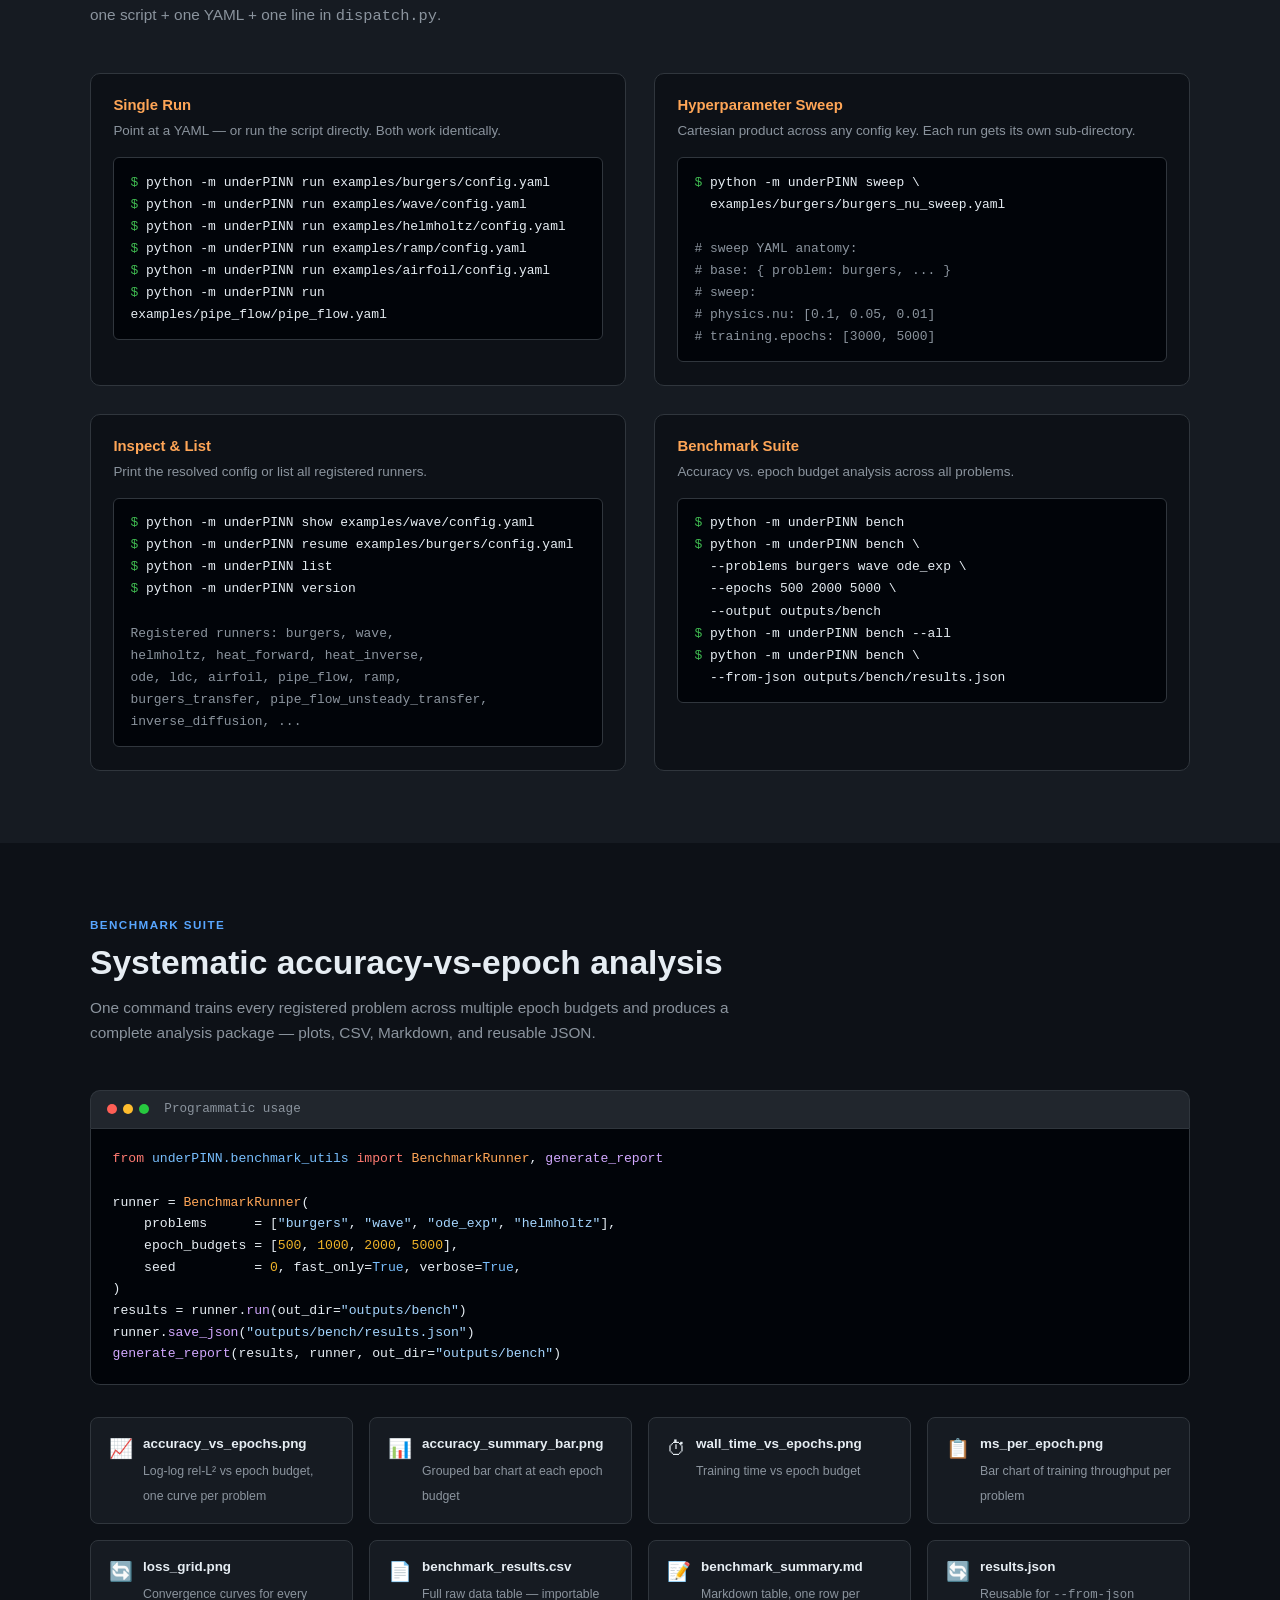
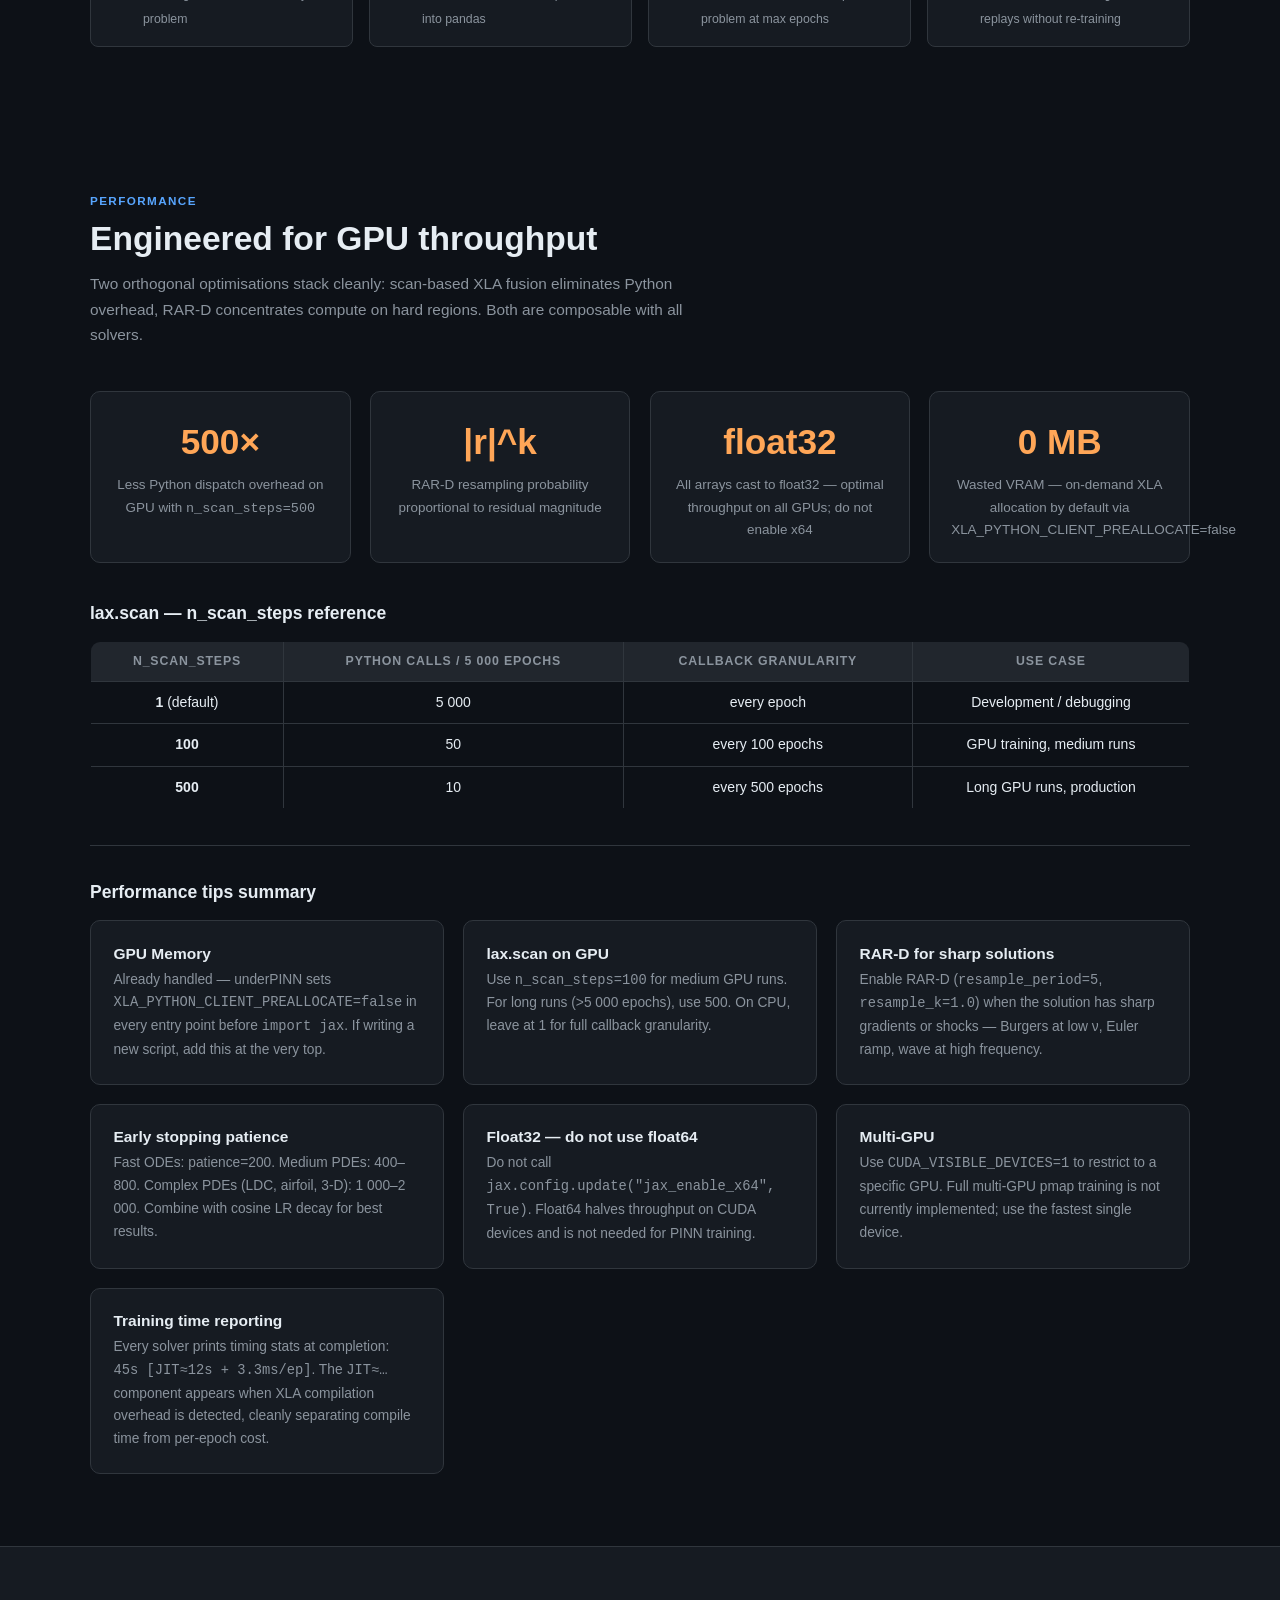
==== commit 23be11ee: "Updates" ====
--- a/docs/index.html
+++ b/docs/index.html
@@ -946,8 +946,8 @@
     <p class="section-sub">Set <code>save_restart_every: 500</code> in your YAML (or <code>TrainingConfig</code>) and interrupted runs automatically resume from the last snapshot. No code changes needed — it just works.</p>
 
     <div class="box-info">
-      <strong>Config-hash safety</strong>
-      <p>The MD5 of the JSON-serialised YAML is stored in <code>meta.json</code>. If you change <em>any</em> field — <code>lr</code>, <code>epochs</code>, <code>layers</code>, physics constants — the hash differs and a clean run starts. It is safe to leave <code>save_restart_every</code> on permanently.</p>
+      <strong>How resumption is gated</strong>
+      <p>Solvers check the <code>done</code> flag in <code>meta.json</code>. If <code>done: false</code> (run was interrupted), the snapshot is restored automatically — regardless of config changes. To verify config integrity before resuming a completed run, use <code>python -m underPINN resume config.yaml</code>. To force a fresh start, delete <code>&lt;out_dir&gt;/restart/</code> manually.</p>
     </div>
 
     <ol class="restart-steps">
@@ -956,12 +956,12 @@
         <p>Every <code>save_restart_every</code> epochs, RestartManager writes <code>params.msgpack</code>, <code>opt_state.msgpack</code>, <code>hists.npz</code>, and <code>meta.json</code> to <code>&lt;out_dir&gt;/restart/</code>.</p>
       </li>
       <li class="restart-step">
-        <h4>Re-run detects and verifies the snapshot</h4>
-        <p>On re-run with the same config file, RestartManager detects the snapshot directory, verifies the config MD5 hash, and resumes training from the saved epoch. Loss histories are stitched together so plots are continuous.</p>
+        <h4>Re-run checks the <code>done</code> flag and resumes</h4>
+        <p>On re-run, RestartManager reads <code>meta.json</code>. If <code>done: false</code> (run was interrupted), params, optimizer state, and loss histories are restored — training continues from the saved epoch. Plots stay continuous across restarts.</p>
       </li>
       <li class="restart-step">
-        <h4>Config change triggers fresh start</h4>
-        <p>If the YAML config changed between runs (any field), the stored hash differs from the current hash. The snapshot is silently ignored and a fresh run starts.</p>
+        <h4>Config-change safety via <code>resume</code> command</h4>
+        <p>Solvers do not hash-check configs — an interrupted run resumes even if you changed <code>lr</code>, <code>epochs</code>, etc. Run <code>python -m underPINN resume config.yaml</code> to detect config changes before resuming. To force a fresh start, delete <code>&lt;out_dir&gt;/restart/</code>.</p>
       </li>
       <li class="restart-step">
         <h4>Completion marks the snapshot as done</h4>
@@ -979,7 +979,7 @@
           <tr><td><code>params.msgpack</code></td><td>Flax-serialised model parameters at the snapshot epoch</td></tr>
           <tr><td><code>opt_state.msgpack</code></td><td>Flax-serialised optimizer state (Adam moments, step count)</td></tr>
           <tr><td><code>hists.npz</code></td><td>All loss history arrays accumulated so far (<code>loss_hist</code>, <code>pde_hist</code>, etc.)</td></tr>
-          <tr><td><code>meta.json</code></td><td><code>{"epoch": N, "cfg_hash": "...", "done": false}</code></td></tr>
+          <tr><td><code>meta.json</code></td><td><code>{"epoch": N, "cfg_hash": null, "done": false}</code> — <code>cfg_hash</code> is <code>null</code> when written by a solver; populated by the <code>resume</code> CLI</td></tr>
         </tbody>
       </table>
     </div>
@@ -1112,7 +1112,7 @@
             <td><strong>NACA 0012 Airfoil</strong></td>
             <td>Steady N-S, Re=200</td>
             <td>MLP [2,128,128,128,3]</td>
-            <td><span class="tag tag-green">exterior geometry</span><span class="tag tag-purple">Cp curve, CL</span></td>
+            <td><span class="tag tag-green">exterior geometry</span><span class="tag tag-purple">Cp curve, CL</span><span class="tag tag-orange">RAR-D</span></td>
             <td><code>examples/airfoil/config.yaml</code></td>
           </tr>
           <tr>
@@ -1169,7 +1169,7 @@
           <li class="layer-item"><span class="layer-dot dot-green"></span><strong>geometry/</strong> &mdash; Interval, Rectangle, Airfoil, Pipe, Ramp, Composite, ShapelyGeom</li>
           <li class="layer-item"><span class="layer-dot dot-purple"></span><strong>training/</strong> &mdash; rar_d_resample (RAR-D adaptive collocation)</li>
           <li class="layer-item"><span class="layer-dot dot-orange"></span><strong>runner/</strong> &mdash; dispatch.py path-registry + importlib loader</li>
-          <li class="layer-item"><span class="layer-dot dot-red"></span><strong>utils/</strong> &mdash; save_predictions, checkpoint, restart, ModelPredictor, metrics</li>
+          <li class="layer-item"><span class="layer-dot dot-red"></span><strong>utils/</strong> &mdash; save_predictions, checkpoint, restart, ModelPredictor, timing, metrics</li>
           <li class="layer-item"><span class="layer-dot dot-blue"></span><strong>benchmark_utils/</strong> &mdash; BenchmarkRunner, evaluators, report</li>
         </ul>
       </div>
@@ -1271,6 +1271,7 @@
         <p>Print the resolved config or list all registered runners.</p>
         <div class="shell">
           <div><span class="prompt">$ </span><span class="cmd">python -m underPINN show examples/wave/config.yaml</span></div>
+          <div><span class="prompt">$ </span><span class="cmd">python -m underPINN resume examples/burgers/config.yaml</span></div>
           <div><span class="prompt">$ </span><span class="cmd">python -m underPINN list</span></div>
           <div><span class="prompt">$ </span><span class="cmd">python -m underPINN version</span></div>
           <div class="cmt">&nbsp;</div>
@@ -1398,6 +1399,10 @@
       <div class="feature-card">
         <h3>Multi-GPU</h3>
         <p>Use <code>CUDA_VISIBLE_DEVICES=1</code> to restrict to a specific GPU. Full multi-GPU pmap training is not currently implemented; use the fastest single device.</p>
+      </div>
+      <div class="feature-card">
+        <h3>Training time reporting</h3>
+        <p>Every solver prints timing stats at completion: <code>45s&nbsp;[JIT≈12s&nbsp;+&nbsp;3.3ms/ep]</code>. The <code>JIT≈…</code> component appears when XLA compilation overhead is detected, cleanly separating compile time from per-epoch cost.</p>
       </div>
     </div>
   </div>
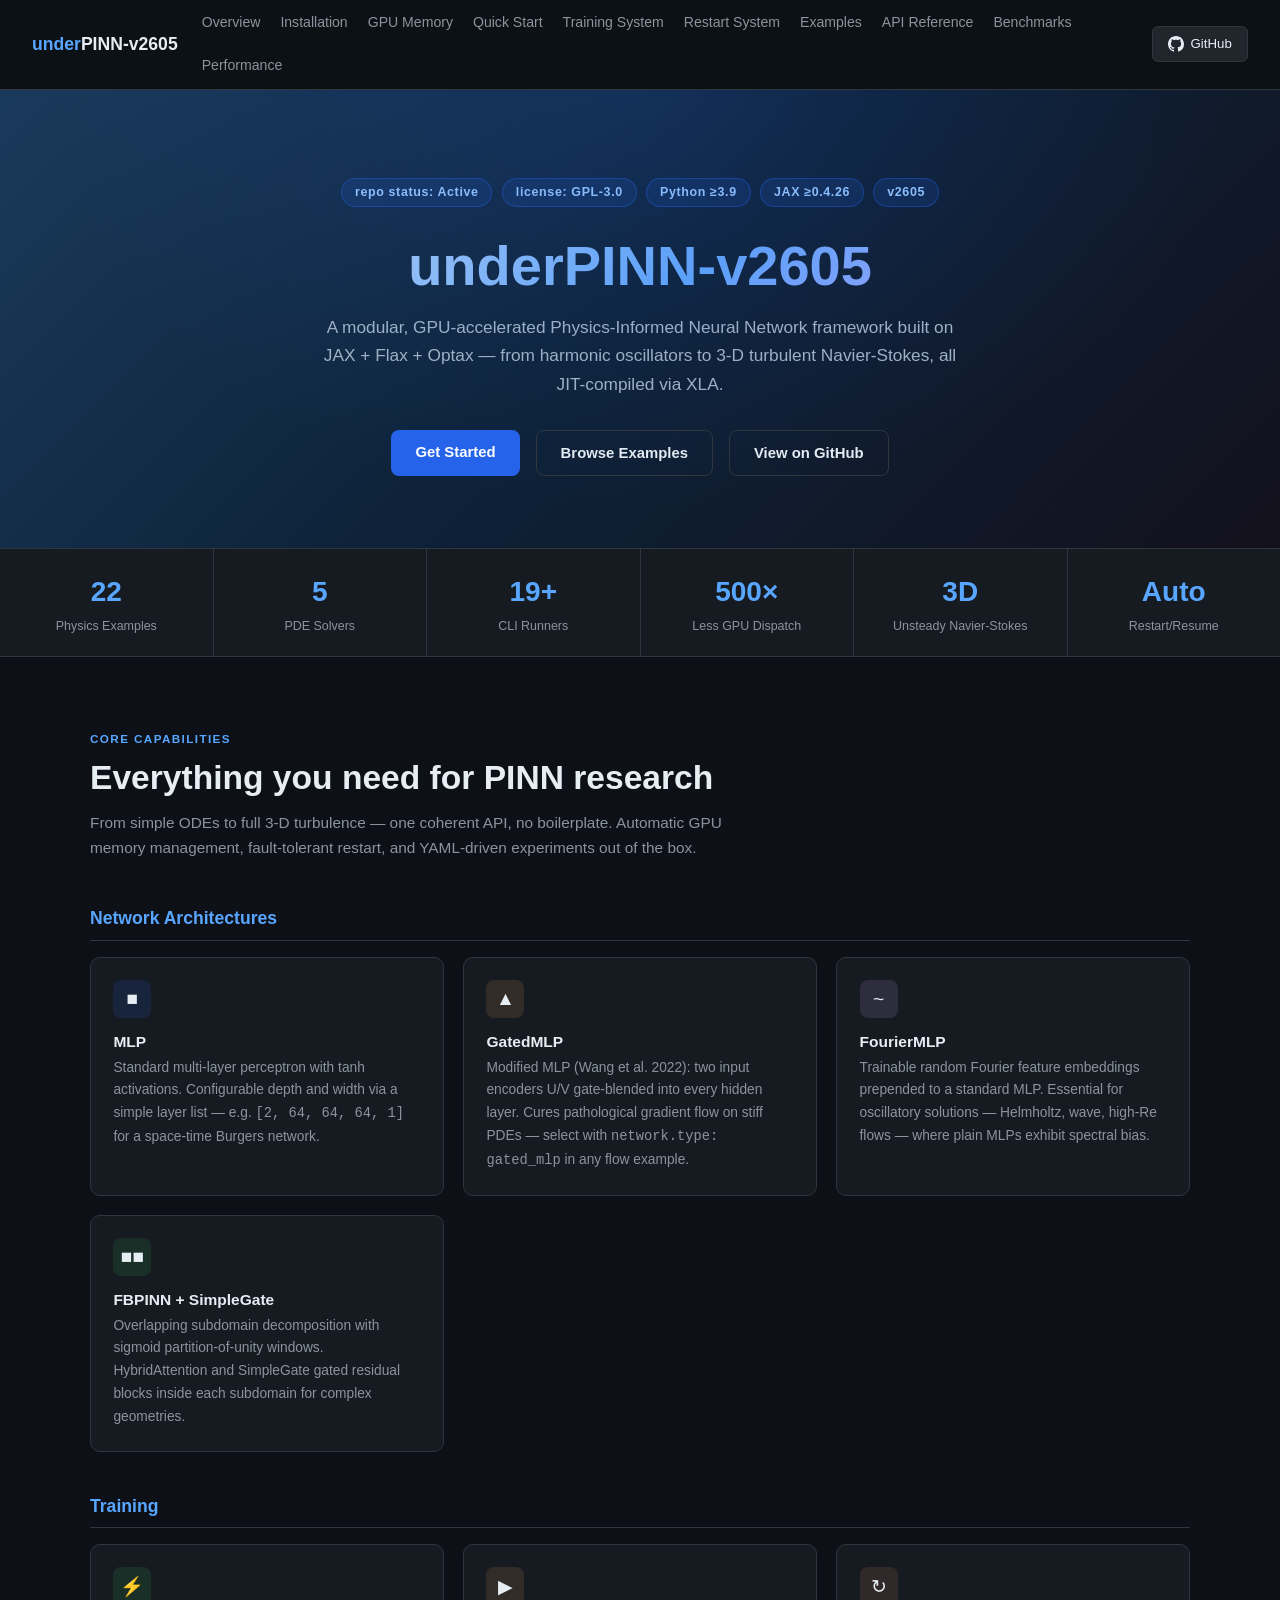
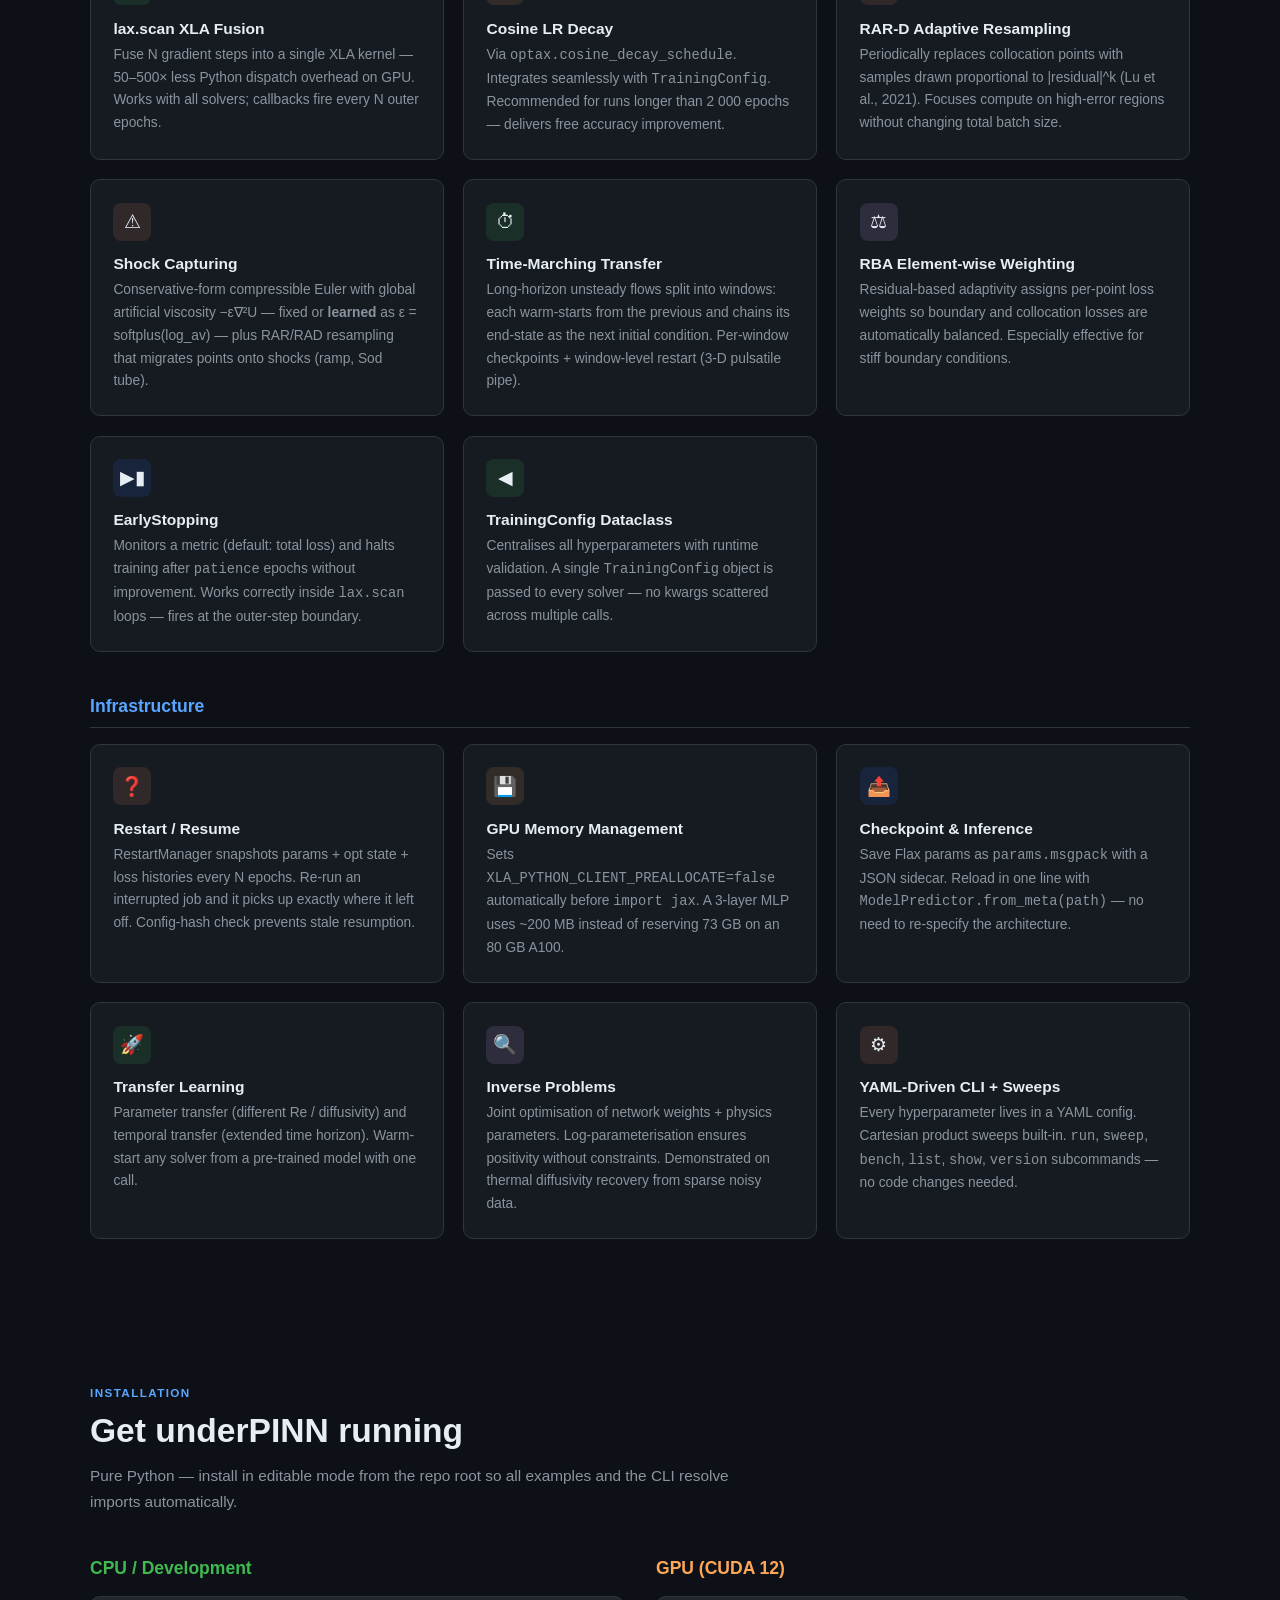
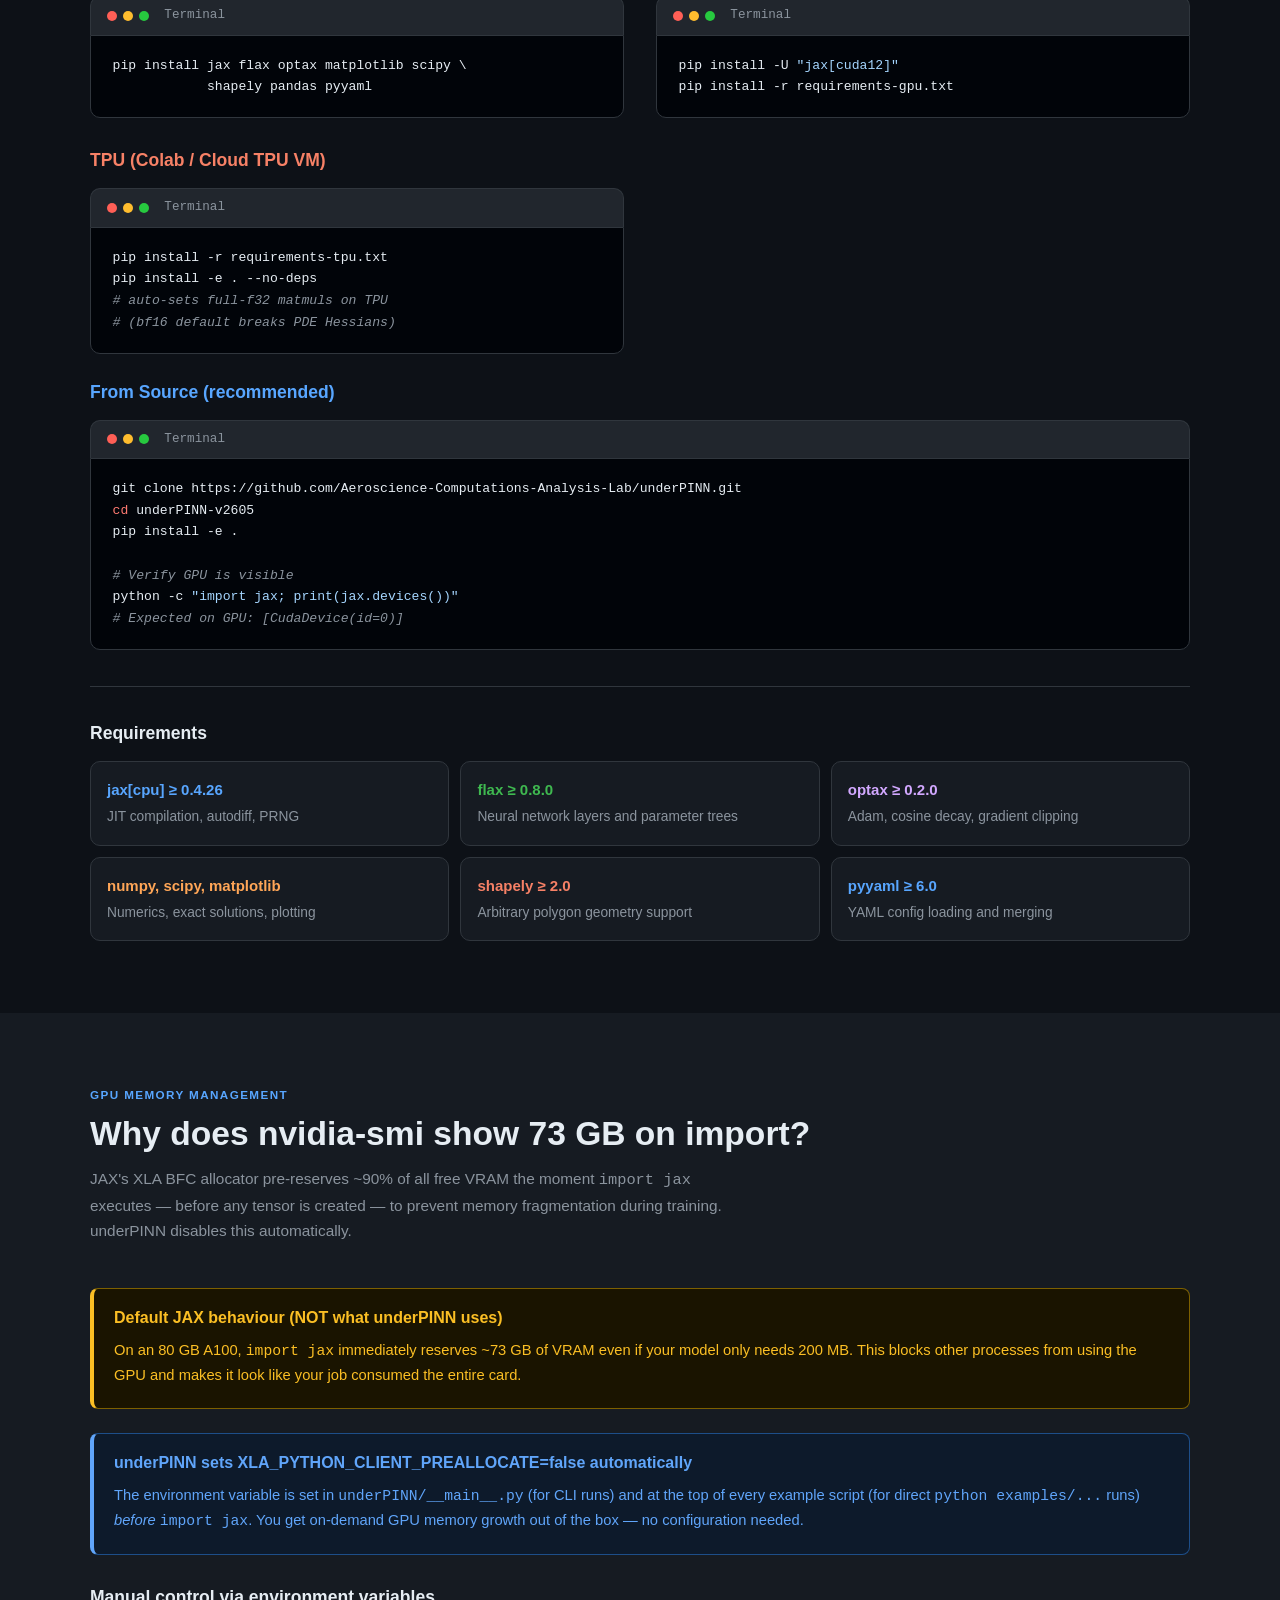
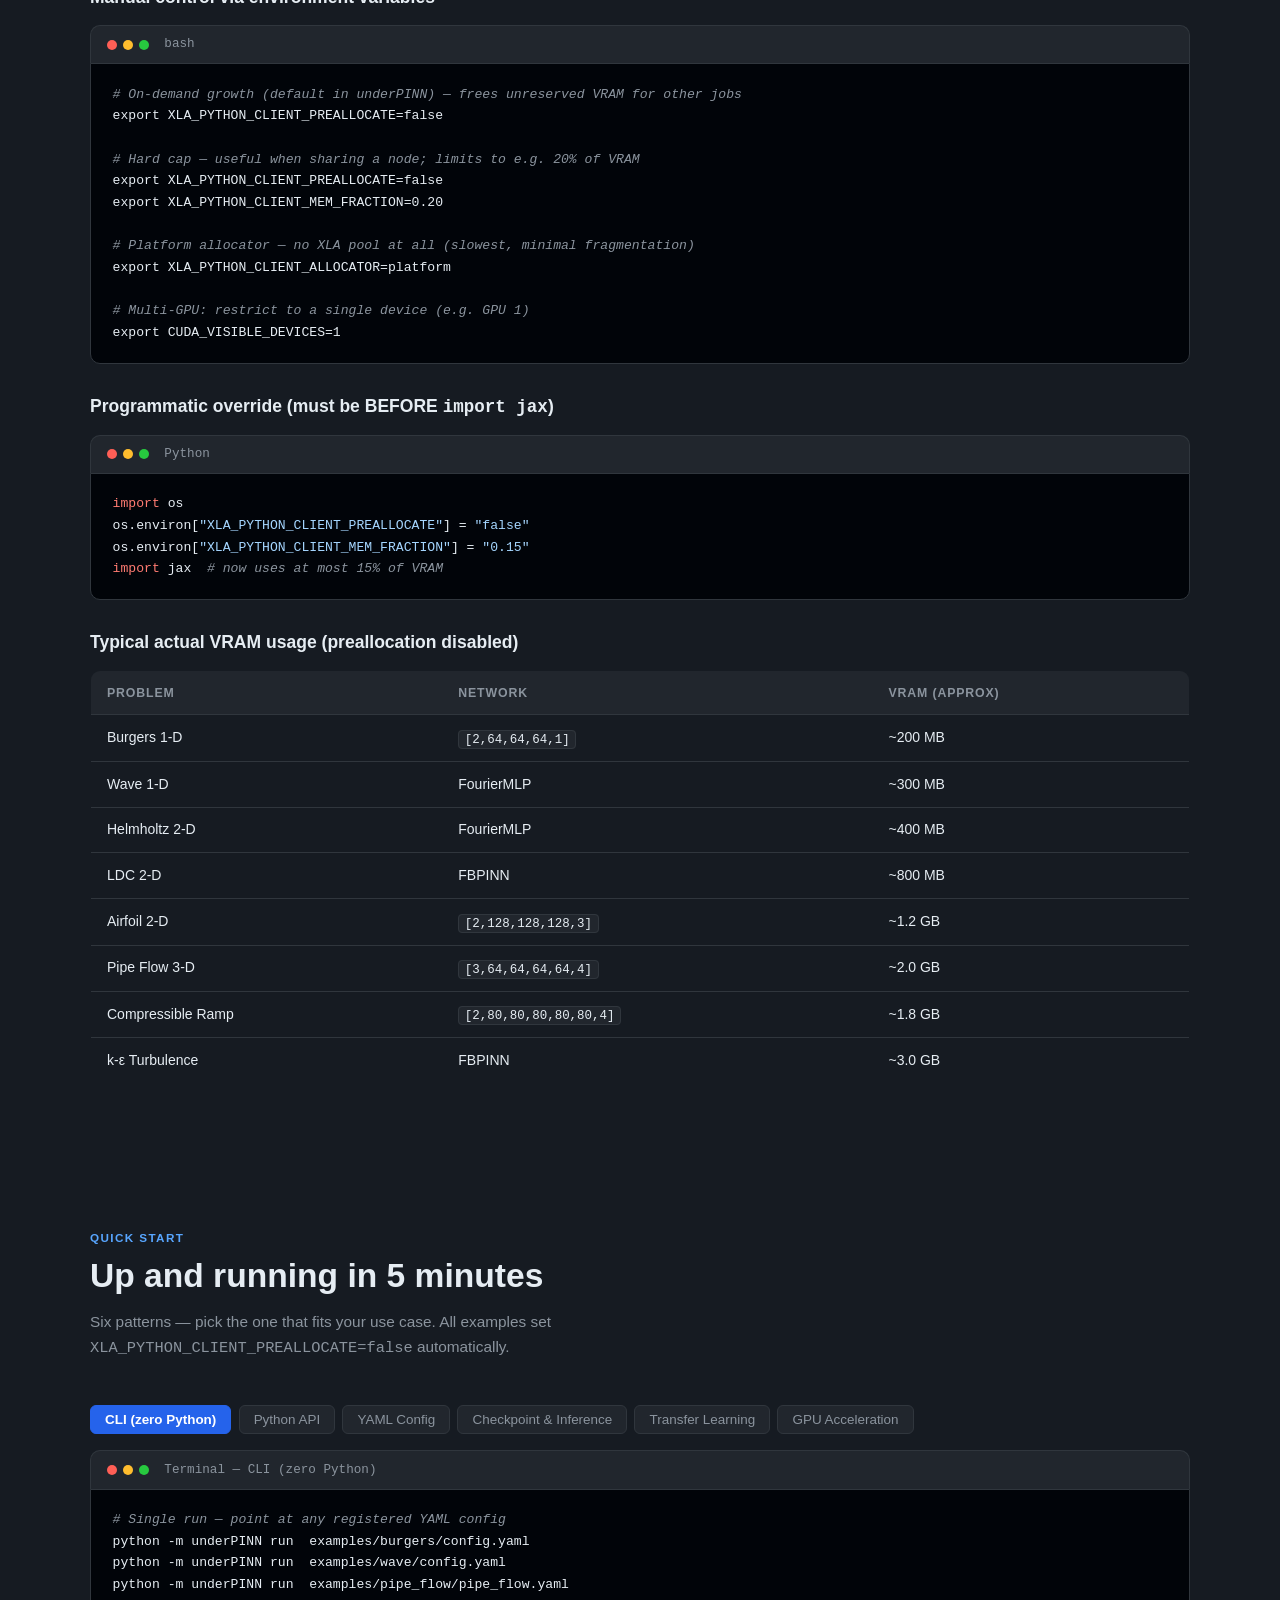
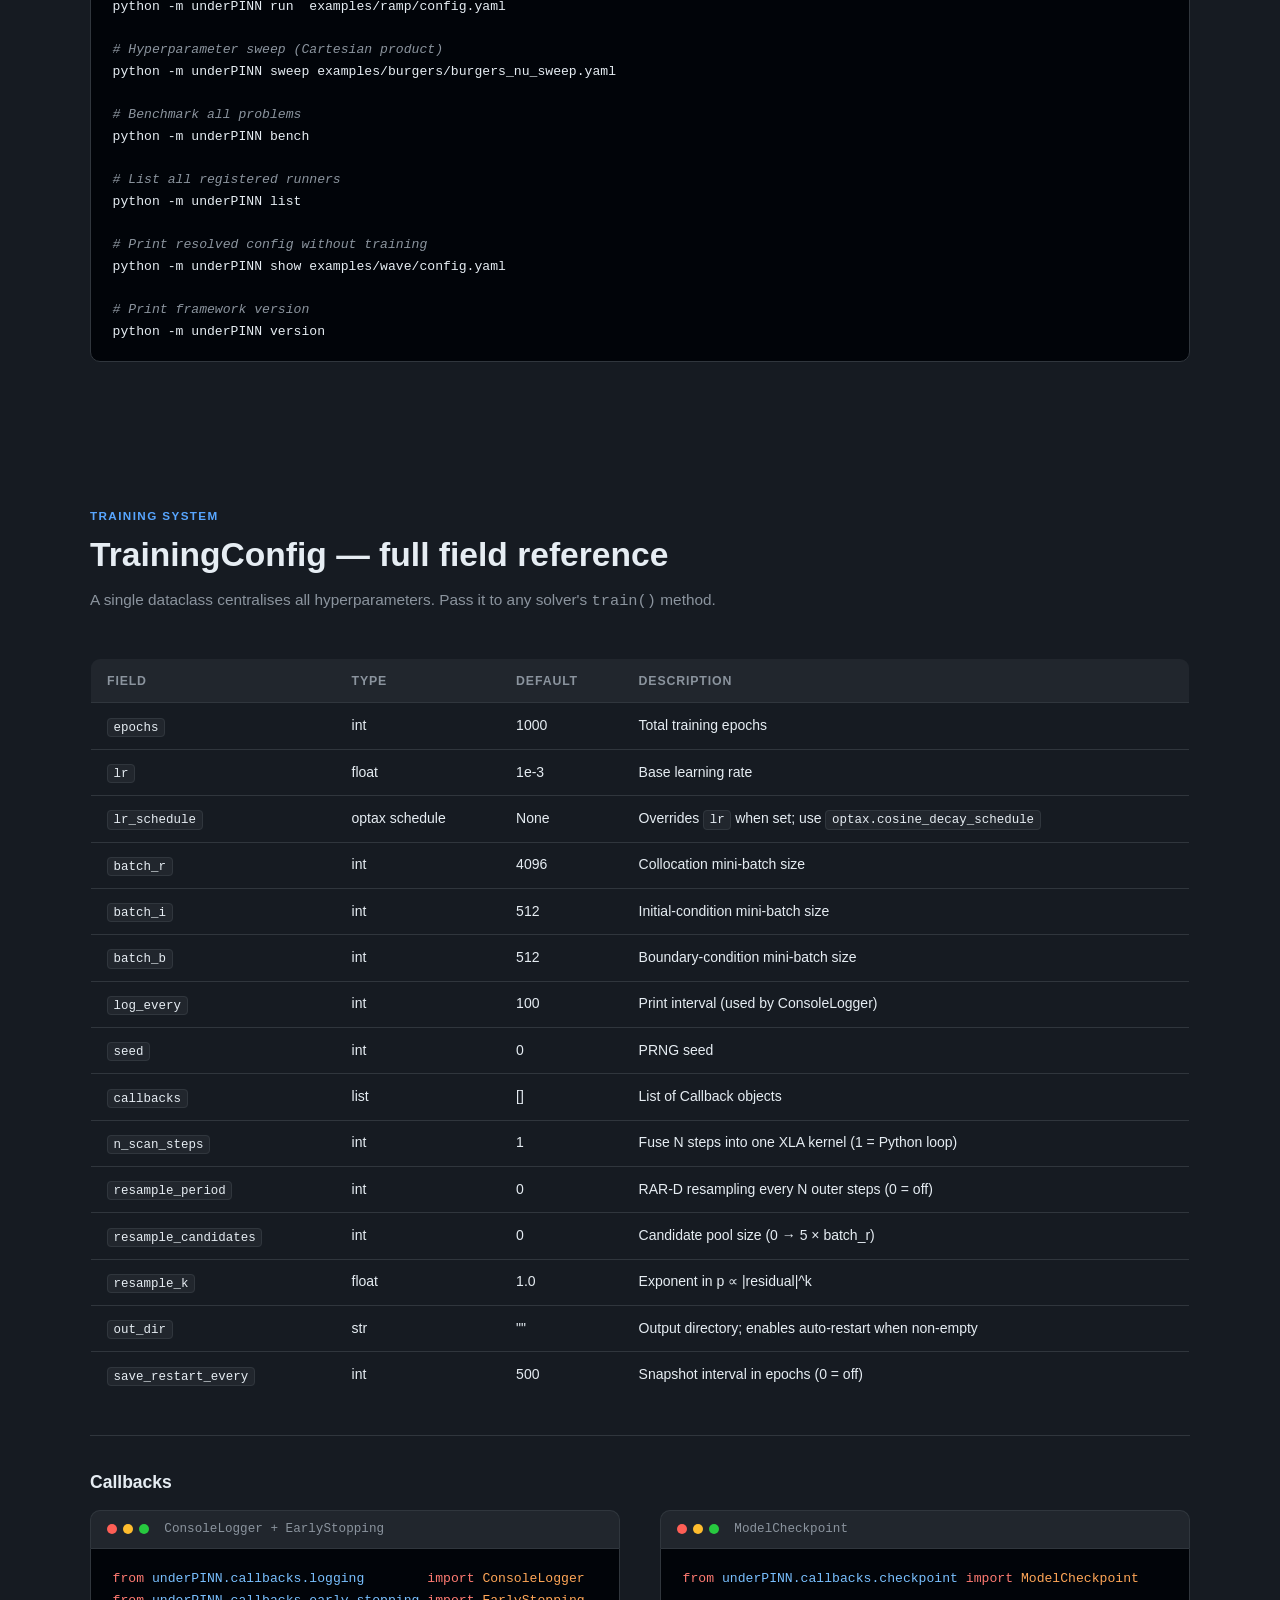
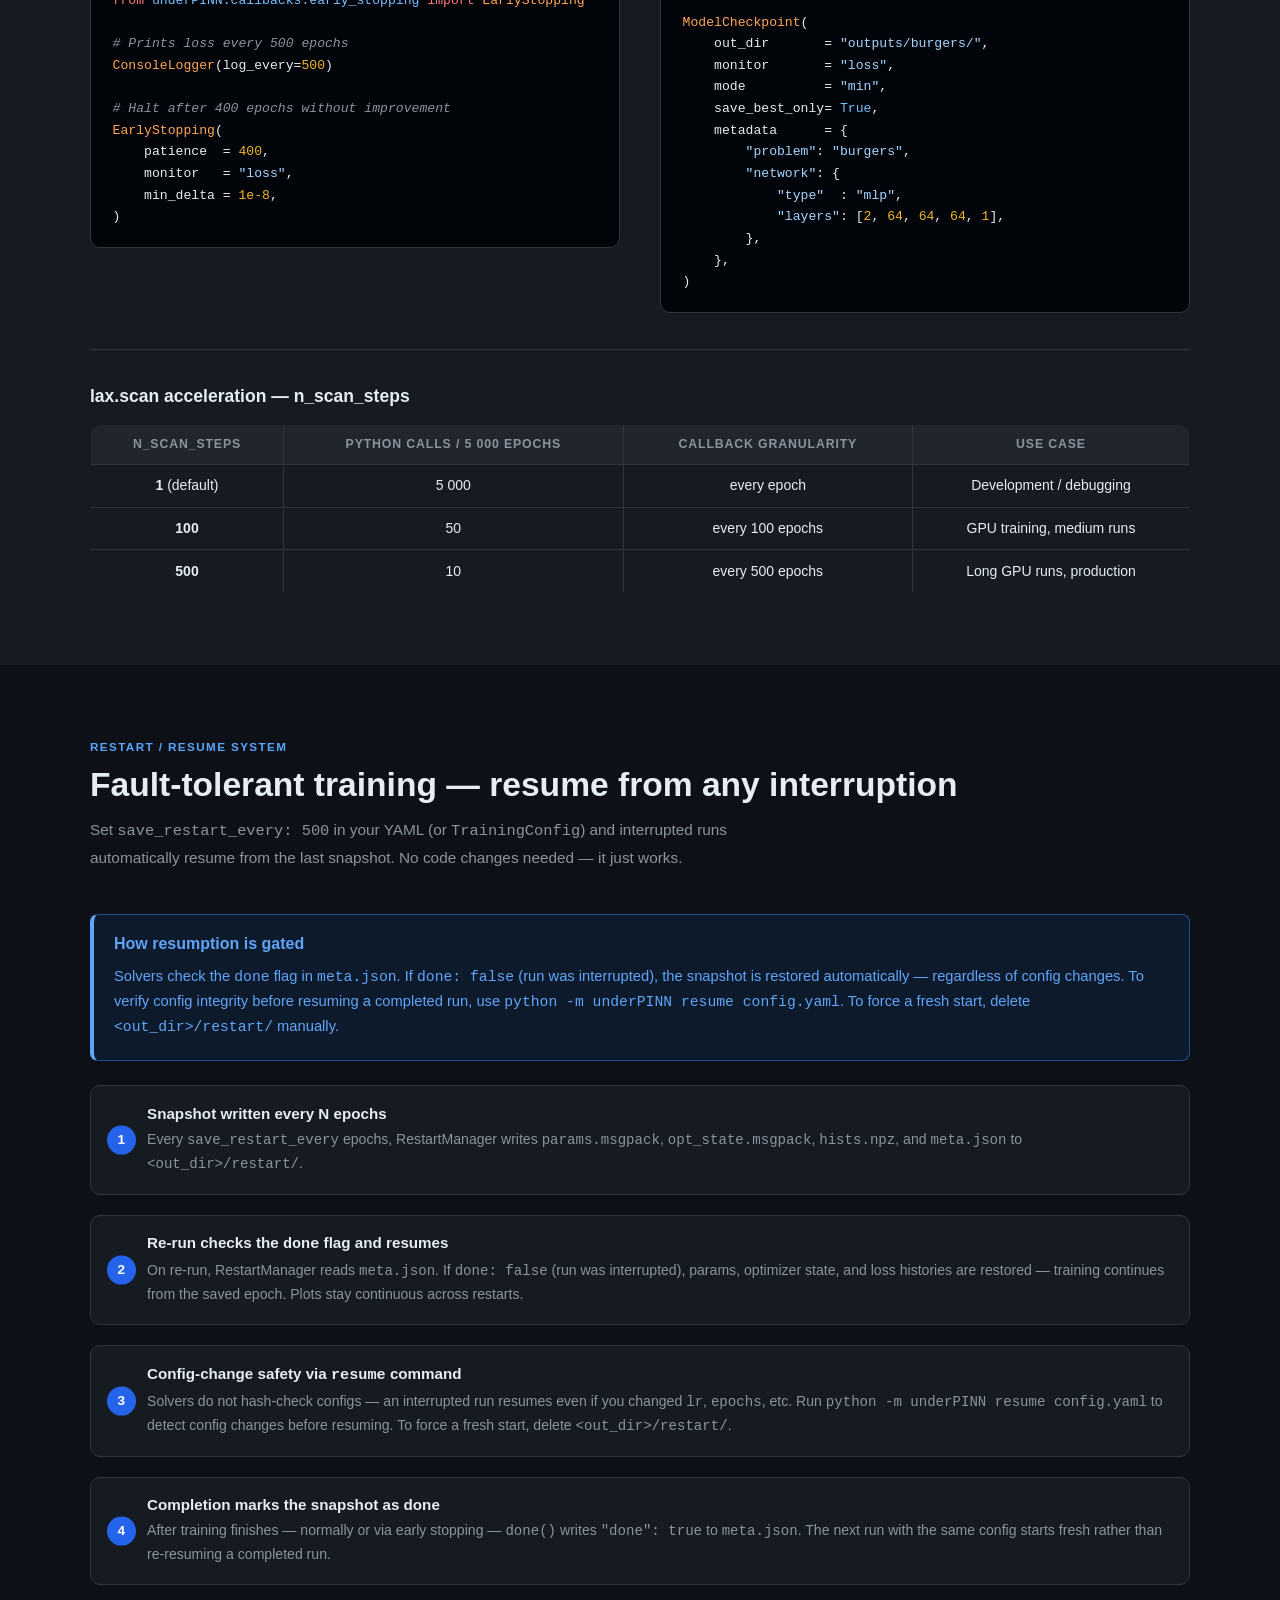
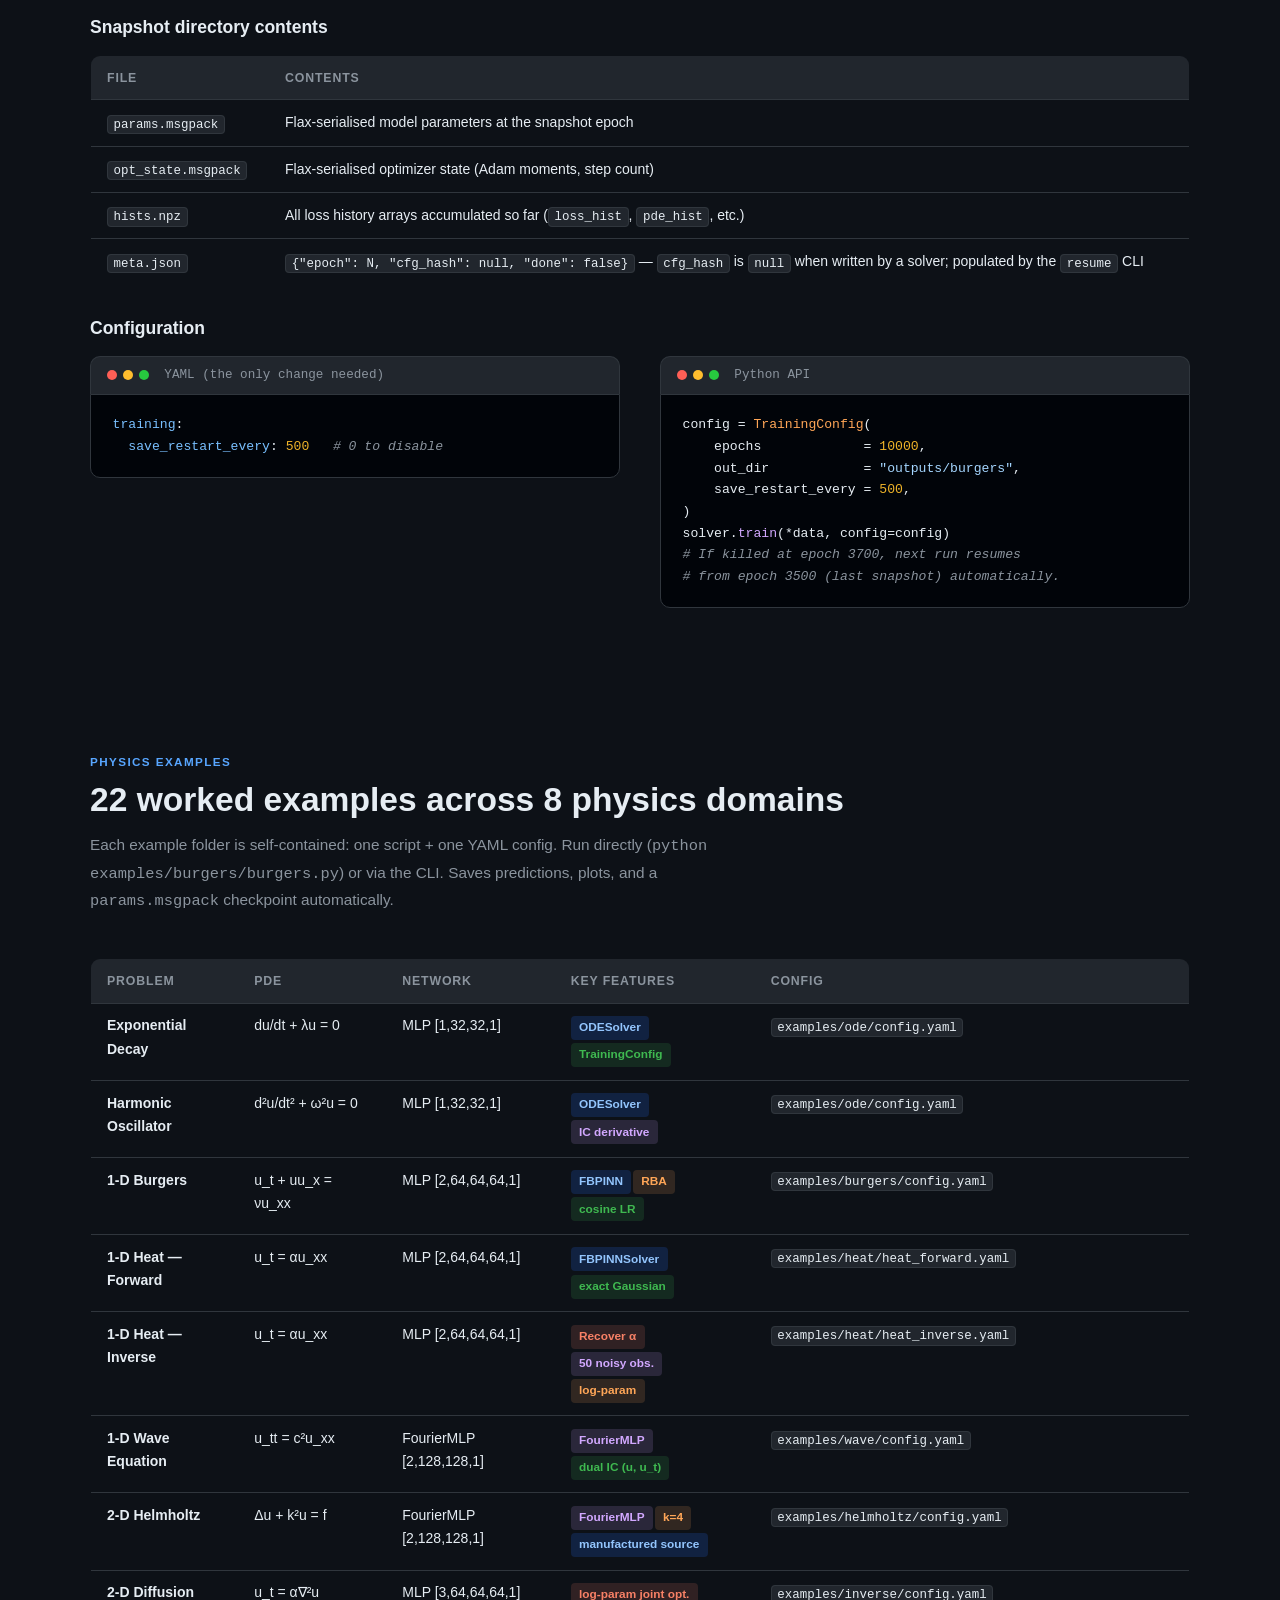
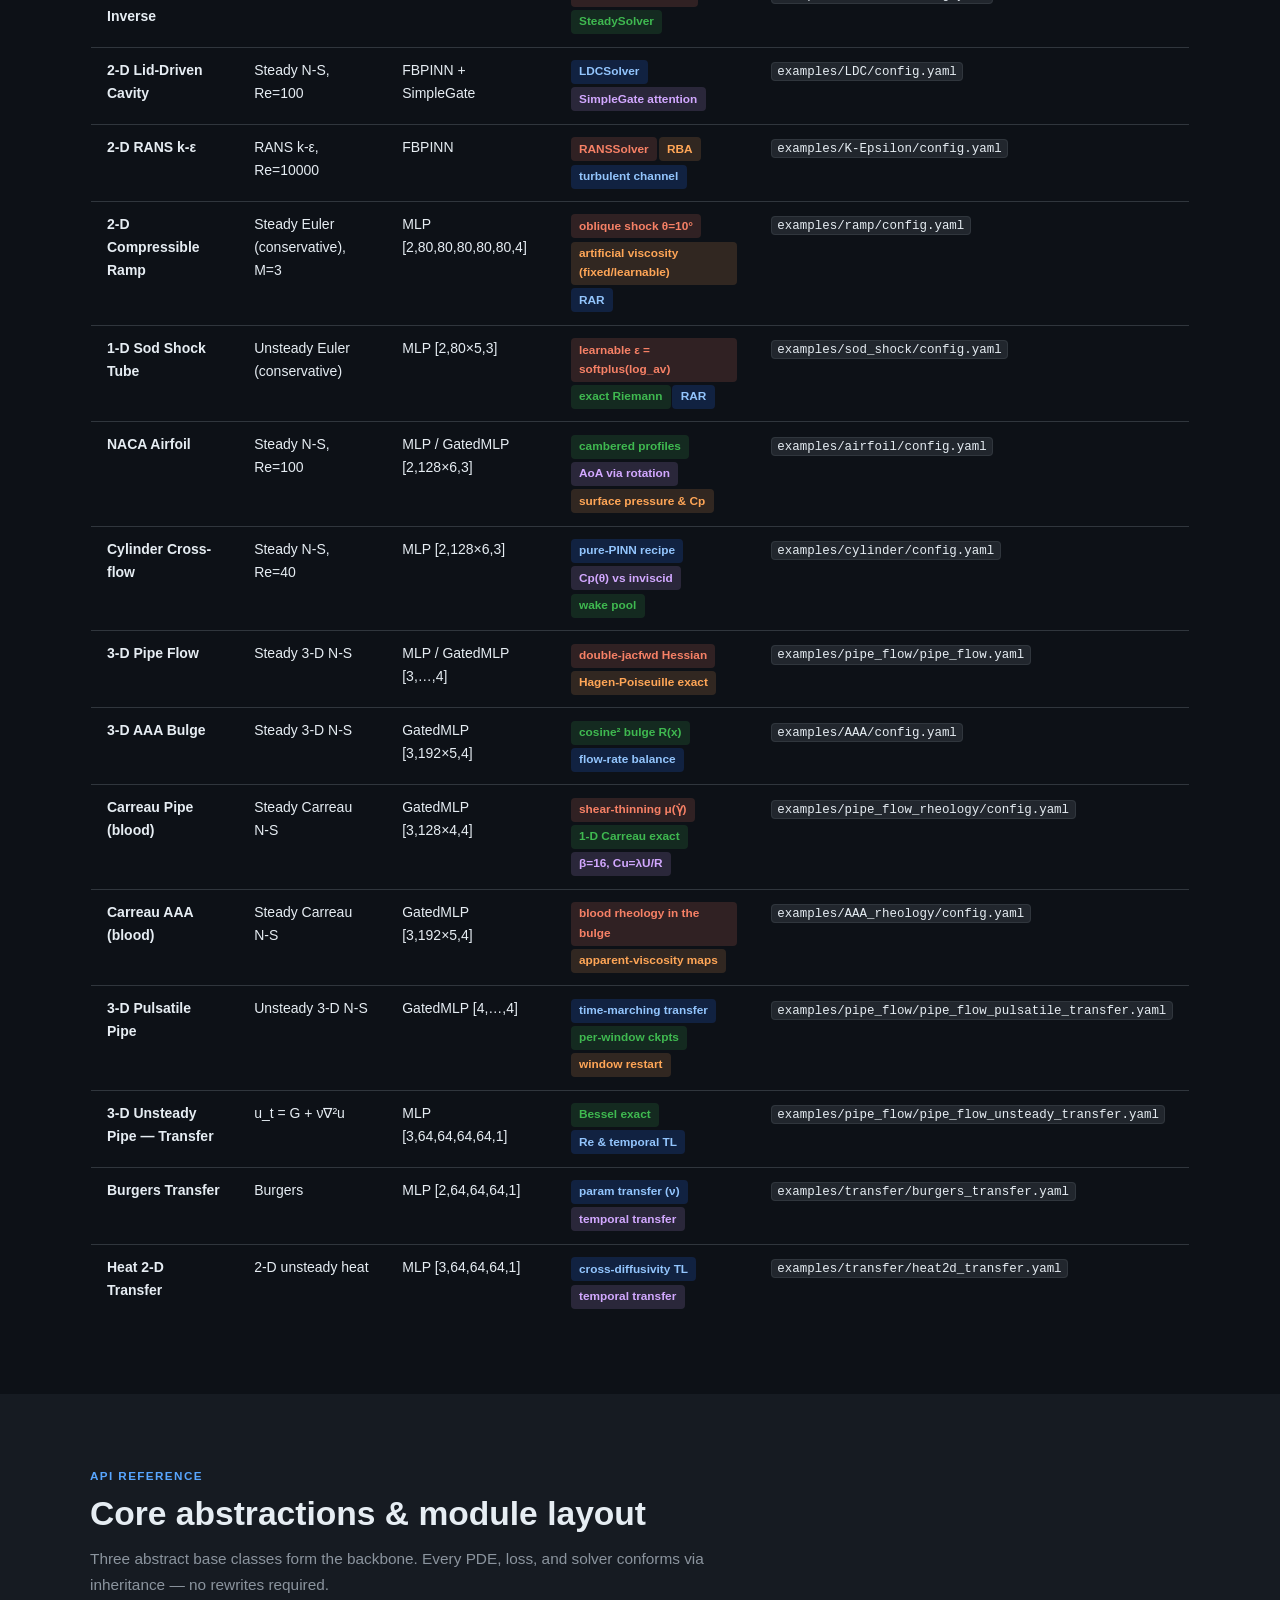
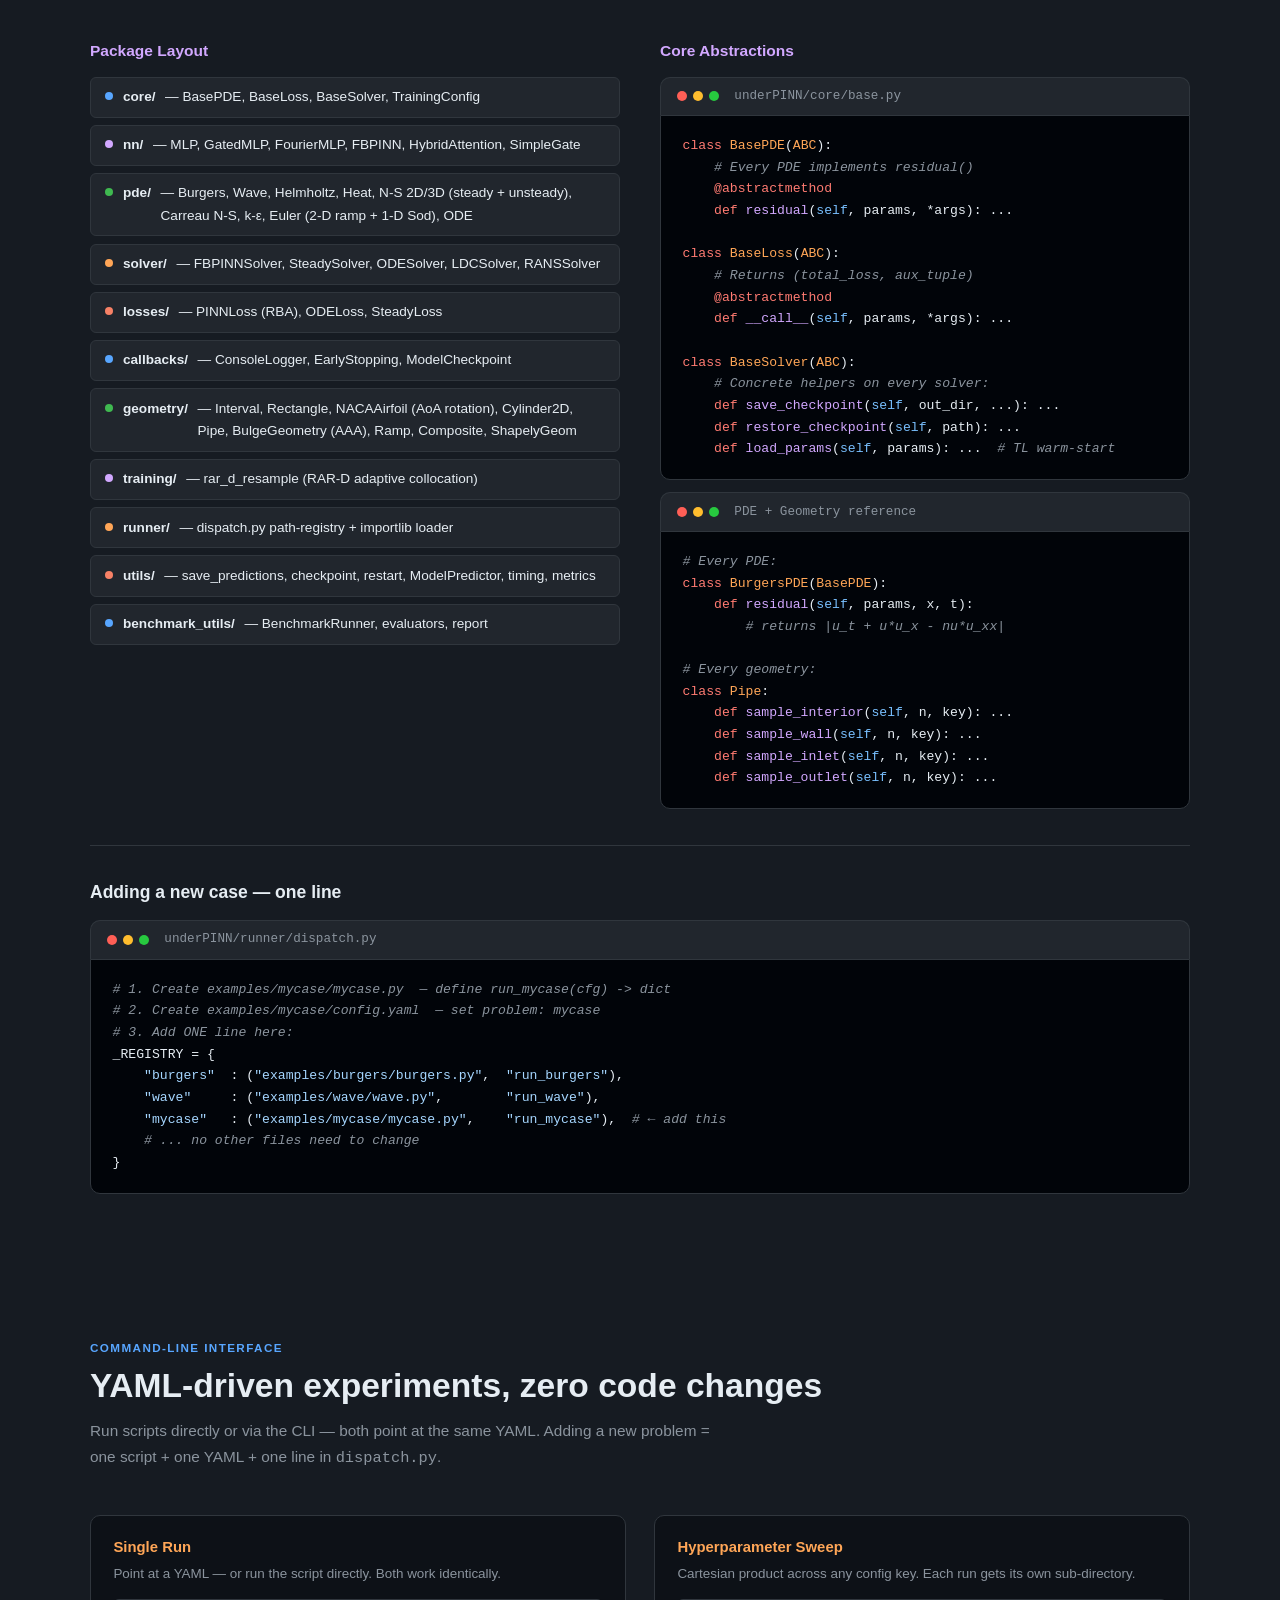
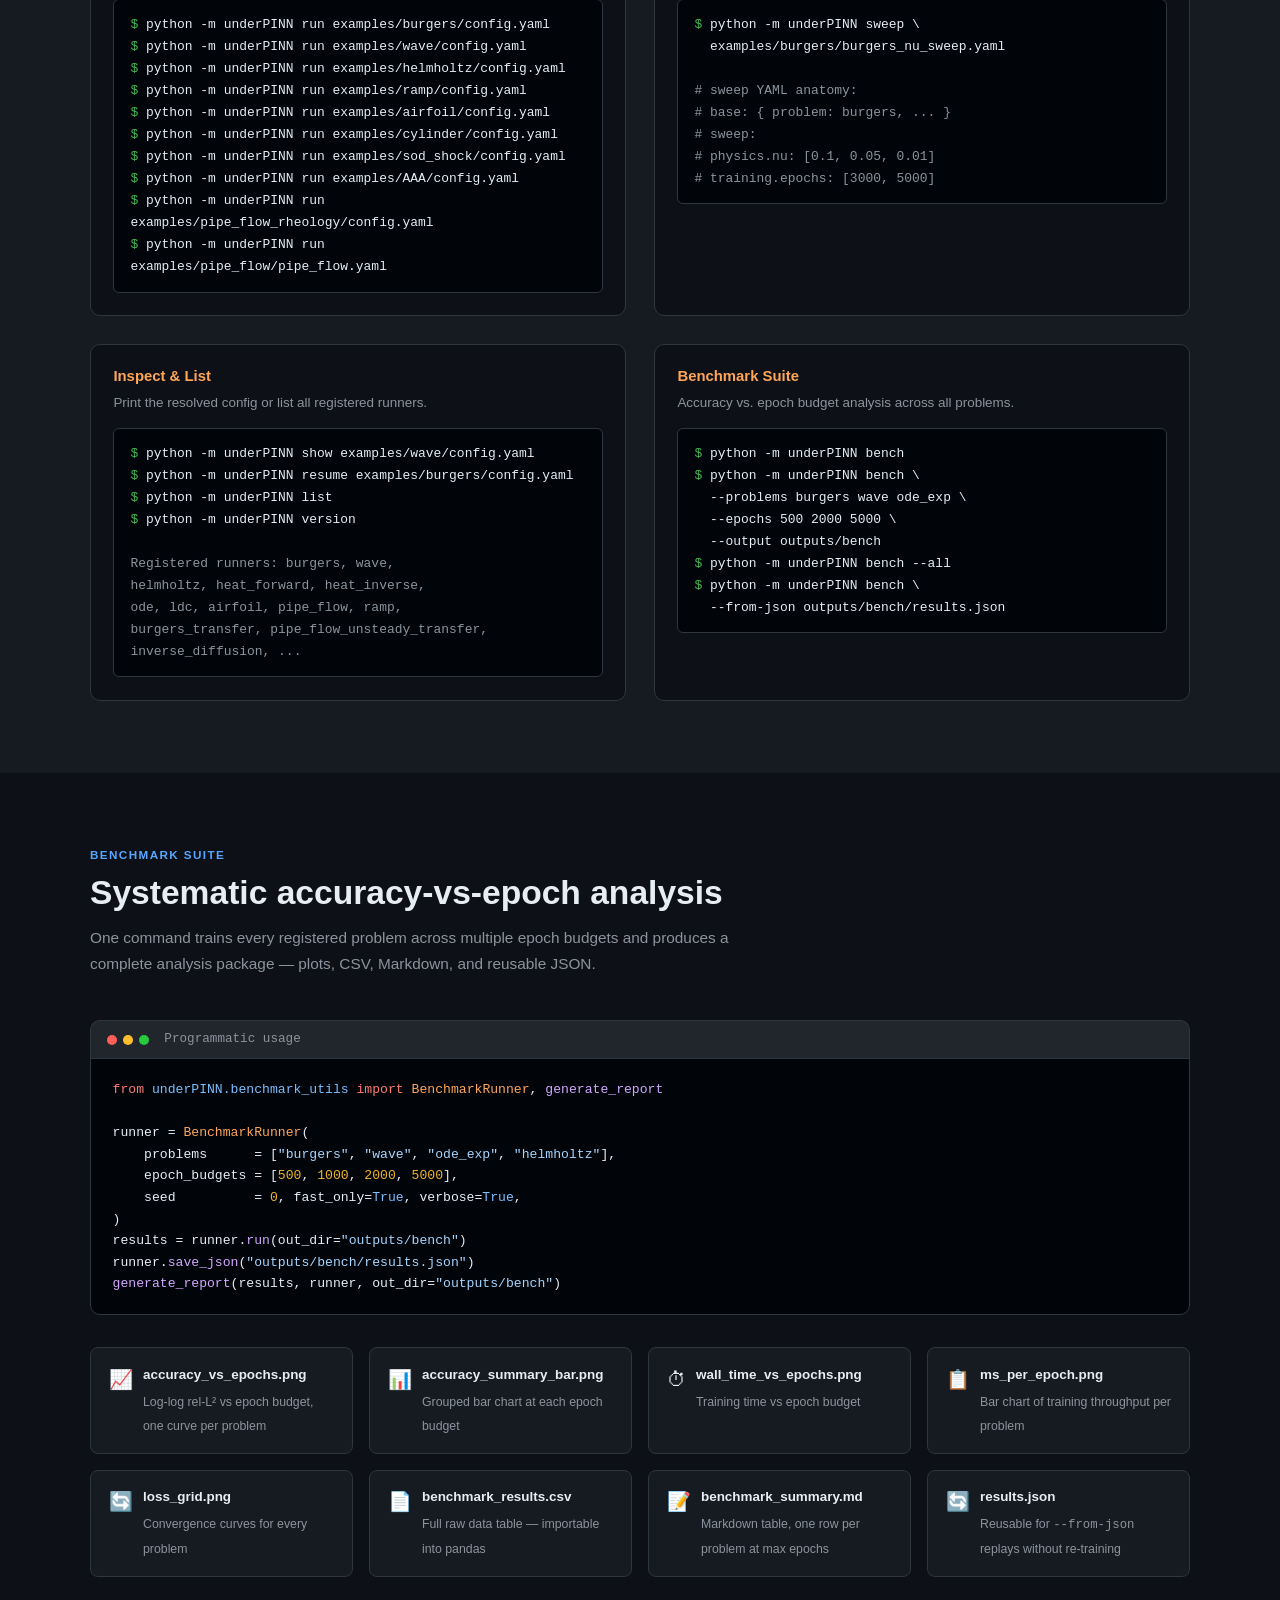
==== commit 33bd64ea: "Updates" ====
--- a/docs/index.html
+++ b/docs/index.html
@@ -424,11 +424,11 @@
 
 <!-- ─── Stats bar ─────────────────────────────────────────────────────────── -->
 <div class="stats-bar">
-  <div class="stat"><div class="stat-number">16</div><div class="stat-label">Physics Examples</div></div>
+  <div class="stat"><div class="stat-number">22</div><div class="stat-label">Physics Examples</div></div>
   <div class="stat"><div class="stat-number">5</div><div class="stat-label">PDE Solvers</div></div>
-  <div class="stat"><div class="stat-number">12+</div><div class="stat-label">CLI Runners</div></div>
+  <div class="stat"><div class="stat-number">19+</div><div class="stat-label">CLI Runners</div></div>
   <div class="stat"><div class="stat-number">500×</div><div class="stat-label">Less GPU Dispatch</div></div>
-  <div class="stat"><div class="stat-number">3D</div><div class="stat-label">Navier-Stokes</div></div>
+  <div class="stat"><div class="stat-number">3D</div><div class="stat-label">Unsteady Navier-Stokes</div></div>
   <div class="stat"><div class="stat-number">Auto</div><div class="stat-label">Restart/Resume</div></div>
 </div>
 
@@ -447,6 +447,11 @@
         <p>Standard multi-layer perceptron with tanh activations. Configurable depth and width via a simple layer list — e.g. <code>[2, 64, 64, 64, 1]</code> for a space-time Burgers network.</p>
       </div>
       <div class="feature-card">
+        <div class="feature-icon" style="background:rgba(255,166,87,.12)">&#9650;</div>
+        <h3>GatedMLP</h3>
+        <p>Modified MLP (Wang et al. 2022): two input encoders U/V gate-blended into every hidden layer. Cures pathological gradient flow on stiff PDEs — select with <code>network.type: gated_mlp</code> in any flow example.</p>
+      </div>
+      <div class="feature-card">
         <div class="feature-icon" style="background:rgba(210,168,255,.12)">&#126;</div>
         <h3>FourierMLP</h3>
         <p>Trainable random Fourier feature embeddings prepended to a standard MLP. Essential for oscillatory solutions — Helmholtz, wave, high-Re flows — where plain MLPs exhibit spectral bias.</p>
@@ -474,6 +479,16 @@
         <div class="feature-icon" style="background:rgba(247,129,102,.12)">&#8635;</div>
         <h3>RAR-D Adaptive Resampling</h3>
         <p>Periodically replaces collocation points with samples drawn proportional to |residual|^k (Lu et al., 2021). Focuses compute on high-error regions without changing total batch size.</p>
+      </div>
+      <div class="feature-card">
+        <div class="feature-icon" style="background:rgba(247,129,102,.12)">&#9888;</div>
+        <h3>Shock Capturing</h3>
+        <p>Conservative-form compressible Euler with global artificial viscosity &minus;&epsilon;&nabla;&sup2;U — fixed or <strong>learned</strong> as &epsilon; = softplus(log_av) — plus RAR/RAD resampling that migrates points onto shocks (ramp, Sod tube).</p>
+      </div>
+      <div class="feature-card">
+        <div class="feature-icon" style="background:rgba(63,185,80,.12)">&#9201;</div>
+        <h3>Time-Marching Transfer</h3>
+        <p>Long-horizon unsteady flows split into windows: each warm-starts from the previous and chains its end-state as the next initial condition. Per-window checkpoints + window-level restart (3-D pulsatile pipe).</p>
       </div>
       <div class="feature-card">
         <div class="feature-icon" style="background:rgba(210,168,255,.12)">&#9878;</div>
@@ -553,6 +568,17 @@
         </div>
 <pre>pip install -U <span class="st">"jax[cuda12]"</span>
 pip install -r requirements-gpu.txt</pre>
+      </div>
+      <div>
+        <h3 style="color:var(--accent3);margin-bottom:1rem">TPU (Colab / Cloud TPU VM)</h3>
+        <div class="code-header">
+          <div class="dot-row"><span class="d1"></span><span class="d2"></span><span class="d3"></span></div>
+          Terminal
+        </div>
+<pre>pip install -r requirements-tpu.txt
+pip install -e . --no-deps
+<span class="cm"># auto-sets full-f32 matmuls on TPU
+# (bf16 default breaks PDE Hessians)</span></pre>
       </div>
     </div>
 
@@ -1016,7 +1042,7 @@
 <section id="examples">
   <div class="container">
     <div class="section-tag">Physics Examples</div>
-    <h2 class="section-title">16 worked examples across 7 physics domains</h2>
+    <h2 class="section-title">22 worked examples across 8 physics domains</h2>
     <p class="section-sub">Each example folder is self-contained: one script + one YAML config. Run directly (<code>python examples/burgers/burgers.py</code>) or via the CLI. Saves predictions, plots, and a <code>params.msgpack</code> checkpoint automatically.</p>
 
     <div class="table-wrap">
@@ -1103,24 +1129,66 @@
           </tr>
           <tr>
             <td><strong>2-D Compressible Ramp</strong></td>
-            <td>Steady Euler, M=3</td>
+            <td>Steady Euler (conservative), M=3</td>
             <td>MLP [2,80,80,80,80,80,4]</td>
-            <td><span class="tag tag-red">oblique shock &theta;=10&deg;</span><span class="tag tag-orange">ramp geometry</span></td>
+            <td><span class="tag tag-red">oblique shock &theta;=10&deg;</span><span class="tag tag-orange">artificial viscosity (fixed/learnable)</span><span class="tag tag-blue">RAR</span></td>
             <td><code>examples/ramp/config.yaml</code></td>
           </tr>
           <tr>
-            <td><strong>NACA 0012 Airfoil</strong></td>
-            <td>Steady N-S, Re=200</td>
-            <td>MLP [2,128,128,128,3]</td>
-            <td><span class="tag tag-green">exterior geometry</span><span class="tag tag-purple">Cp curve, CL</span><span class="tag tag-orange">RAR-D</span></td>
+            <td><strong>1-D Sod Shock Tube</strong></td>
+            <td>Unsteady Euler (conservative)</td>
+            <td>MLP [2,80&times;5,3]</td>
+            <td><span class="tag tag-red">learnable &epsilon; = softplus(log_av)</span><span class="tag tag-green">exact Riemann</span><span class="tag tag-blue">RAR</span></td>
+            <td><code>examples/sod_shock/config.yaml</code></td>
+          </tr>
+          <tr>
+            <td><strong>NACA Airfoil</strong></td>
+            <td>Steady N-S, Re=100</td>
+            <td>MLP / GatedMLP [2,128&times;6,3]</td>
+            <td><span class="tag tag-green">cambered profiles</span><span class="tag tag-purple">AoA via rotation</span><span class="tag tag-orange">surface pressure &amp; Cp</span></td>
             <td><code>examples/airfoil/config.yaml</code></td>
+          </tr>
+          <tr>
+            <td><strong>Cylinder Cross-flow</strong></td>
+            <td>Steady N-S, Re=40</td>
+            <td>MLP [2,128&times;6,3]</td>
+            <td><span class="tag tag-blue">pure-PINN recipe</span><span class="tag tag-purple">Cp(&theta;) vs inviscid</span><span class="tag tag-green">wake pool</span></td>
+            <td><code>examples/cylinder/config.yaml</code></td>
           </tr>
           <tr>
             <td><strong>3-D Pipe Flow</strong></td>
             <td>Steady 3-D N-S</td>
-            <td>MLP [3,64,64,64,64,4]</td>
-            <td><span class="tag tag-red">double-jacfwd Hessian</span><span class="tag tag-orange">Pipe geometry</span></td>
+            <td>MLP / GatedMLP [3,&hellip;,4]</td>
+            <td><span class="tag tag-red">double-jacfwd Hessian</span><span class="tag tag-orange">Hagen-Poiseuille exact</span></td>
             <td><code>examples/pipe_flow/pipe_flow.yaml</code></td>
+          </tr>
+          <tr>
+            <td><strong>3-D AAA Bulge</strong></td>
+            <td>Steady 3-D N-S</td>
+            <td>GatedMLP [3,192&times;5,4]</td>
+            <td><span class="tag tag-green">cosine&sup2; bulge R(x)</span><span class="tag tag-blue">flow-rate balance</span></td>
+            <td><code>examples/AAA/config.yaml</code></td>
+          </tr>
+          <tr>
+            <td><strong>Carreau Pipe (blood)</strong></td>
+            <td>Steady Carreau N-S</td>
+            <td>GatedMLP [3,128&times;4,4]</td>
+            <td><span class="tag tag-red">shear-thinning &mu;(&gamma;&#775;)</span><span class="tag tag-green">1-D Carreau exact</span><span class="tag tag-purple">&beta;=16, Cu=&lambda;U/R</span></td>
+            <td><code>examples/pipe_flow_rheology/config.yaml</code></td>
+          </tr>
+          <tr>
+            <td><strong>Carreau AAA (blood)</strong></td>
+            <td>Steady Carreau N-S</td>
+            <td>GatedMLP [3,192&times;5,4]</td>
+            <td><span class="tag tag-red">blood rheology in the bulge</span><span class="tag tag-orange">apparent-viscosity maps</span></td>
+            <td><code>examples/AAA_rheology/config.yaml</code></td>
+          </tr>
+          <tr>
+            <td><strong>3-D Pulsatile Pipe</strong></td>
+            <td>Unsteady 3-D N-S</td>
+            <td>GatedMLP [4,&hellip;,4]</td>
+            <td><span class="tag tag-blue">time-marching transfer</span><span class="tag tag-green">per-window ckpts</span><span class="tag tag-orange">window restart</span></td>
+            <td><code>examples/pipe_flow/pipe_flow_pulsatile_transfer.yaml</code></td>
           </tr>
           <tr>
             <td><strong>3-D Unsteady Pipe — Transfer</strong></td>
@@ -1161,12 +1229,12 @@
         <h3>Package Layout</h3>
         <ul class="layer-list">
           <li class="layer-item"><span class="layer-dot dot-blue"></span><strong>core/</strong> &mdash; BasePDE, BaseLoss, BaseSolver, TrainingConfig</li>
-          <li class="layer-item"><span class="layer-dot dot-purple"></span><strong>nn/</strong> &mdash; MLP, FourierMLP, FBPINN, HybridAttention, SimpleGate</li>
-          <li class="layer-item"><span class="layer-dot dot-green"></span><strong>pde/</strong> &mdash; Burgers, Wave, Helmholtz, Heat, N-S 2D/3D, k-&epsilon;, Euler, ODE</li>
+          <li class="layer-item"><span class="layer-dot dot-purple"></span><strong>nn/</strong> &mdash; MLP, GatedMLP, FourierMLP, FBPINN, HybridAttention, SimpleGate</li>
+          <li class="layer-item"><span class="layer-dot dot-green"></span><strong>pde/</strong> &mdash; Burgers, Wave, Helmholtz, Heat, N-S 2D/3D (steady + unsteady), Carreau N-S, k-&epsilon;, Euler (2-D ramp + 1-D Sod), ODE</li>
           <li class="layer-item"><span class="layer-dot dot-orange"></span><strong>solver/</strong> &mdash; FBPINNSolver, SteadySolver, ODESolver, LDCSolver, RANSSolver</li>
           <li class="layer-item"><span class="layer-dot dot-red"></span><strong>losses/</strong> &mdash; PINNLoss (RBA), ODELoss, SteadyLoss</li>
           <li class="layer-item"><span class="layer-dot dot-blue"></span><strong>callbacks/</strong> &mdash; ConsoleLogger, EarlyStopping, ModelCheckpoint</li>
-          <li class="layer-item"><span class="layer-dot dot-green"></span><strong>geometry/</strong> &mdash; Interval, Rectangle, Airfoil, Pipe, Ramp, Composite, ShapelyGeom</li>
+          <li class="layer-item"><span class="layer-dot dot-green"></span><strong>geometry/</strong> &mdash; Interval, Rectangle, NACAAirfoil (AoA rotation), Cylinder2D, Pipe, BulgeGeometry (AAA), Ramp, Composite, ShapelyGeom</li>
           <li class="layer-item"><span class="layer-dot dot-purple"></span><strong>training/</strong> &mdash; rar_d_resample (RAR-D adaptive collocation)</li>
           <li class="layer-item"><span class="layer-dot dot-orange"></span><strong>runner/</strong> &mdash; dispatch.py path-registry + importlib loader</li>
           <li class="layer-item"><span class="layer-dot dot-red"></span><strong>utils/</strong> &mdash; save_predictions, checkpoint, restart, ModelPredictor, timing, metrics</li>
@@ -1249,6 +1317,10 @@
           <div><span class="prompt">$ </span><span class="cmd">python -m underPINN run examples/helmholtz/config.yaml</span></div>
           <div><span class="prompt">$ </span><span class="cmd">python -m underPINN run examples/ramp/config.yaml</span></div>
           <div><span class="prompt">$ </span><span class="cmd">python -m underPINN run examples/airfoil/config.yaml</span></div>
+          <div><span class="prompt">$ </span><span class="cmd">python -m underPINN run examples/cylinder/config.yaml</span></div>
+          <div><span class="prompt">$ </span><span class="cmd">python -m underPINN run examples/sod_shock/config.yaml</span></div>
+          <div><span class="prompt">$ </span><span class="cmd">python -m underPINN run examples/AAA/config.yaml</span></div>
+          <div><span class="prompt">$ </span><span class="cmd">python -m underPINN run examples/pipe_flow_rheology/config.yaml</span></div>
           <div><span class="prompt">$ </span><span class="cmd">python -m underPINN run examples/pipe_flow/pipe_flow.yaml</span></div>
         </div>
       </div>
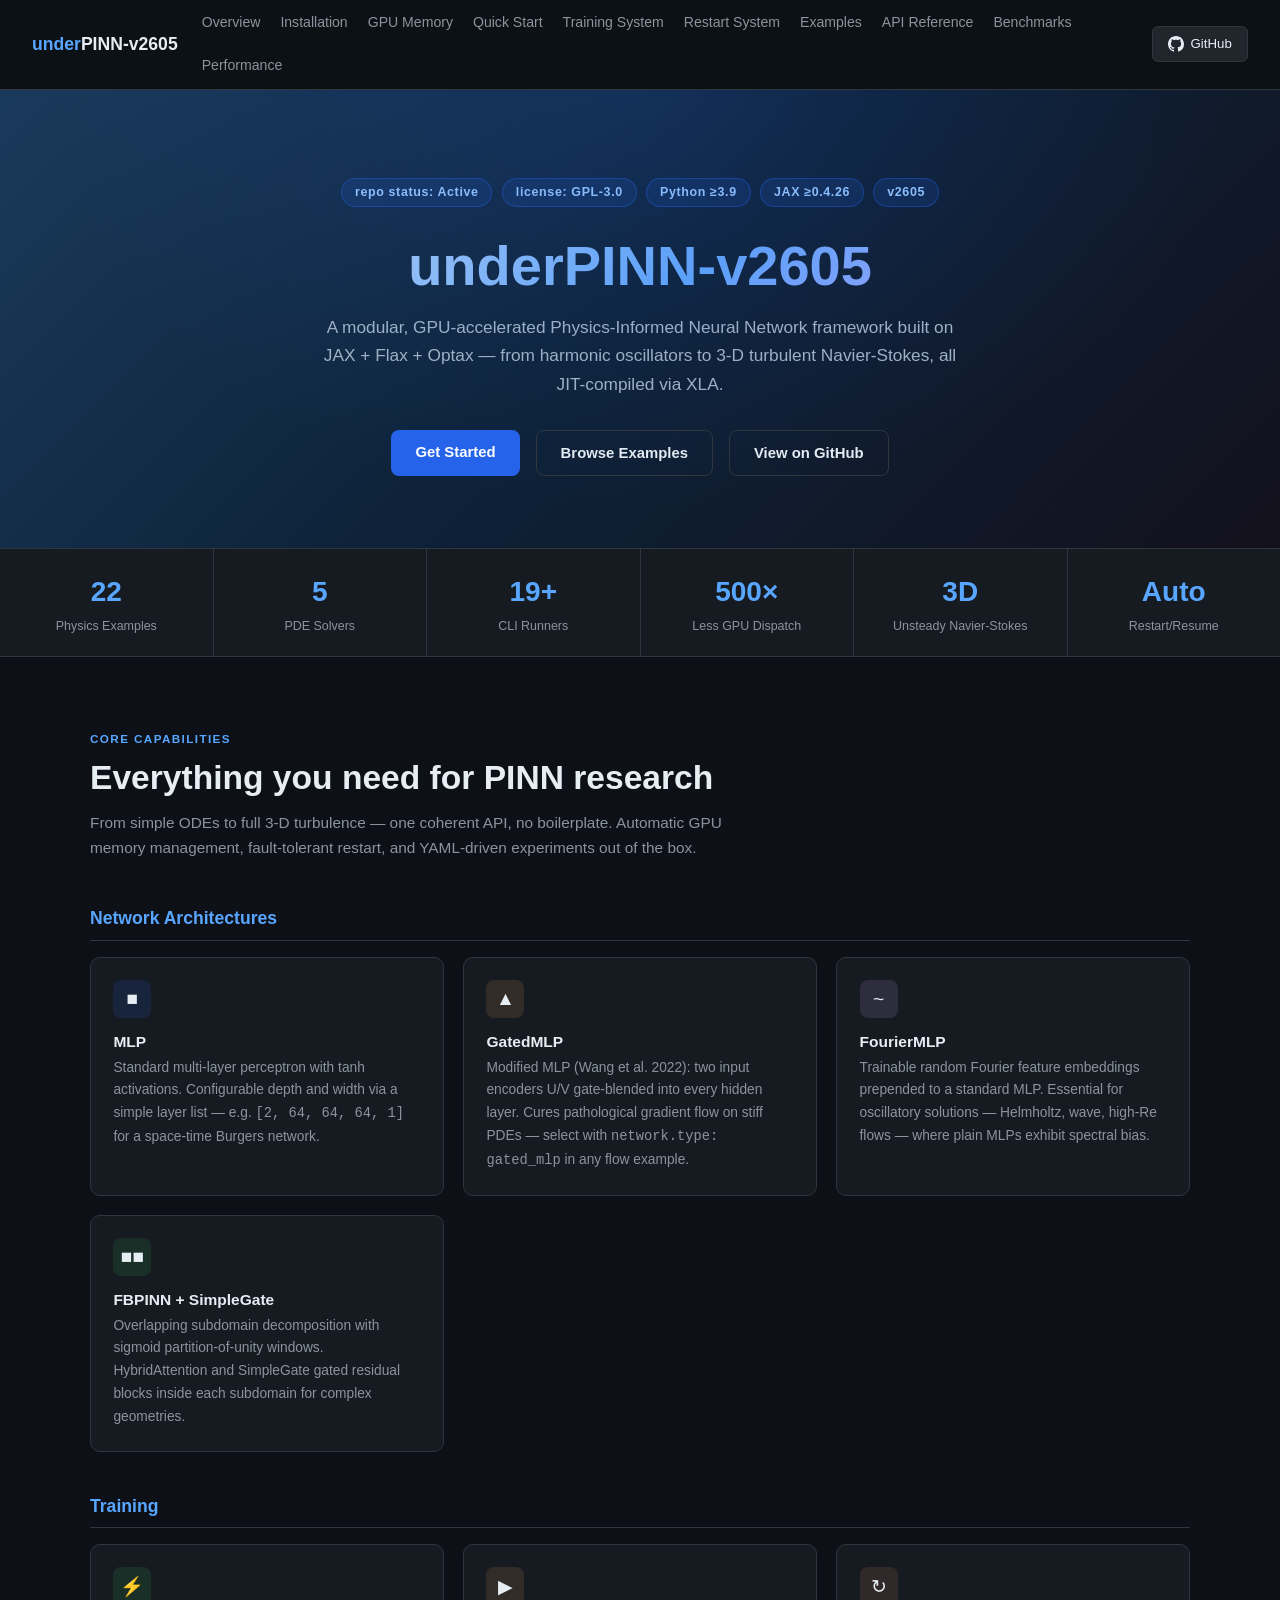
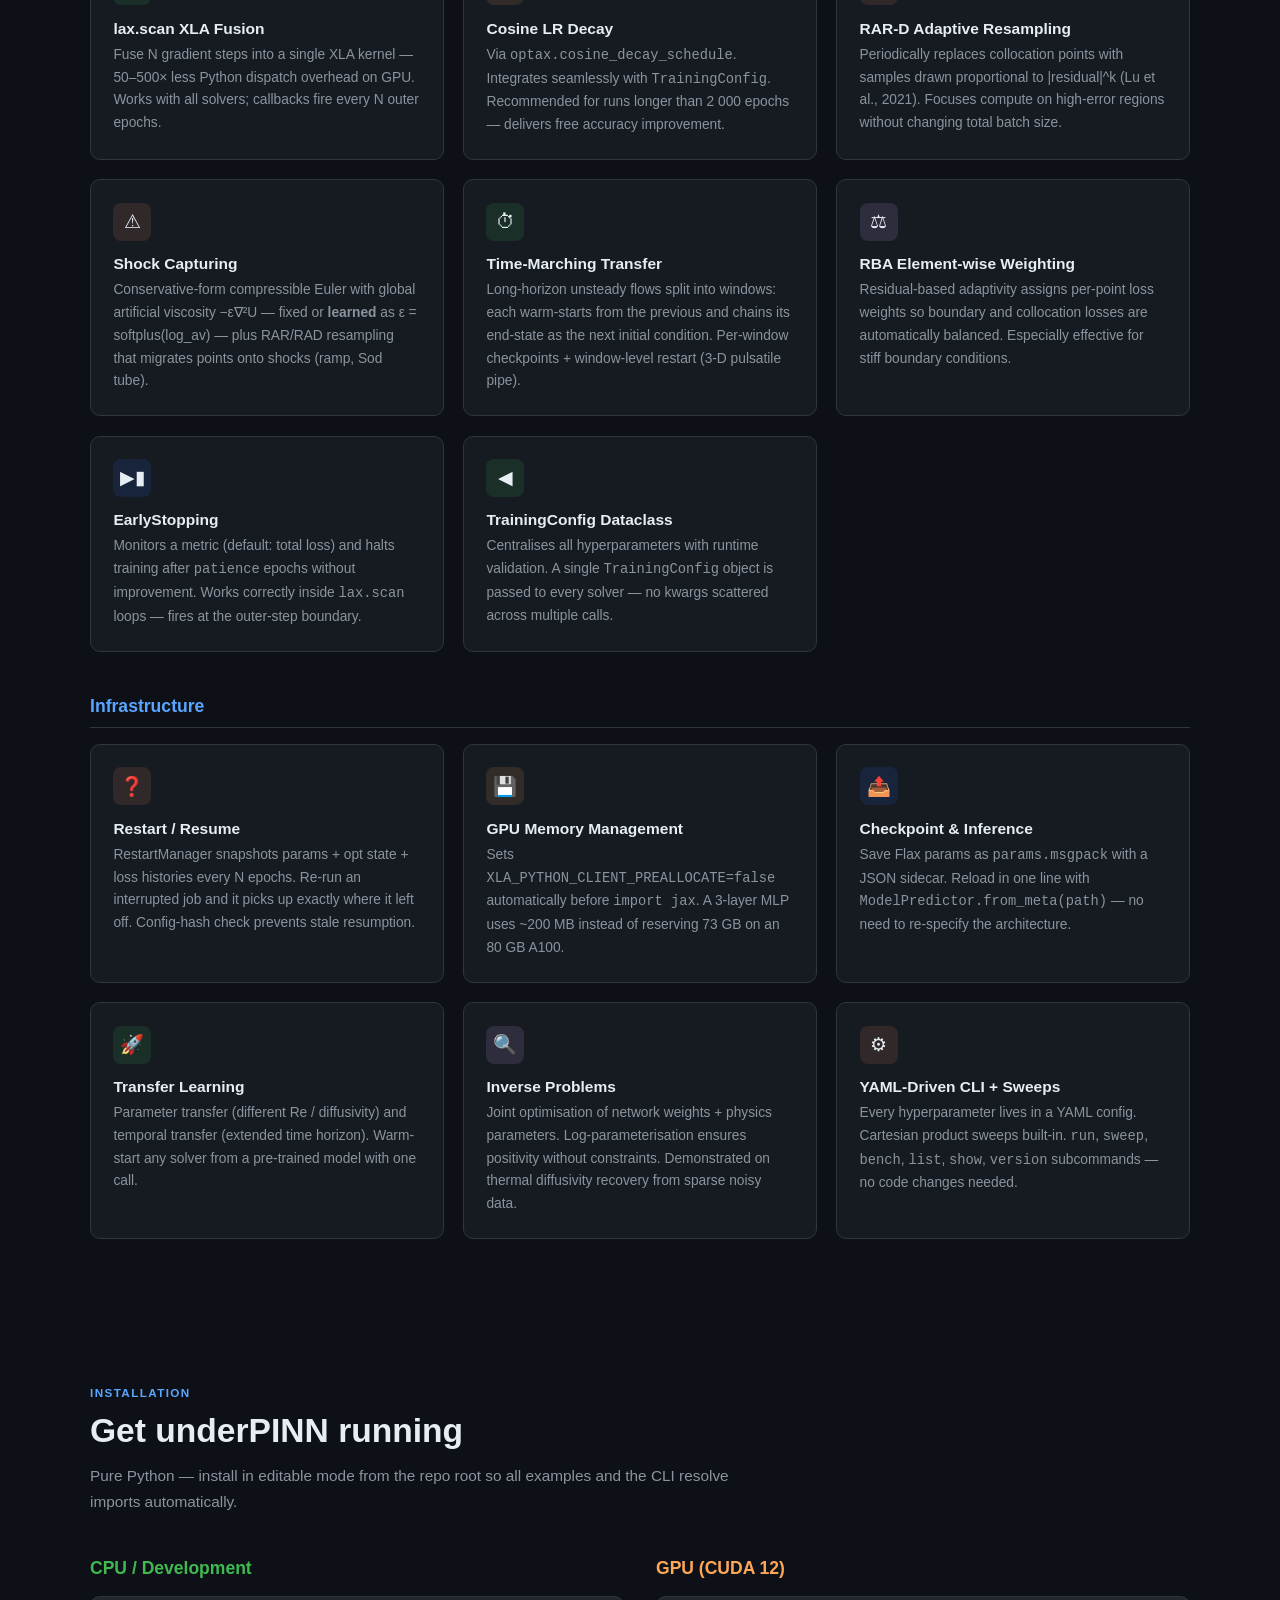
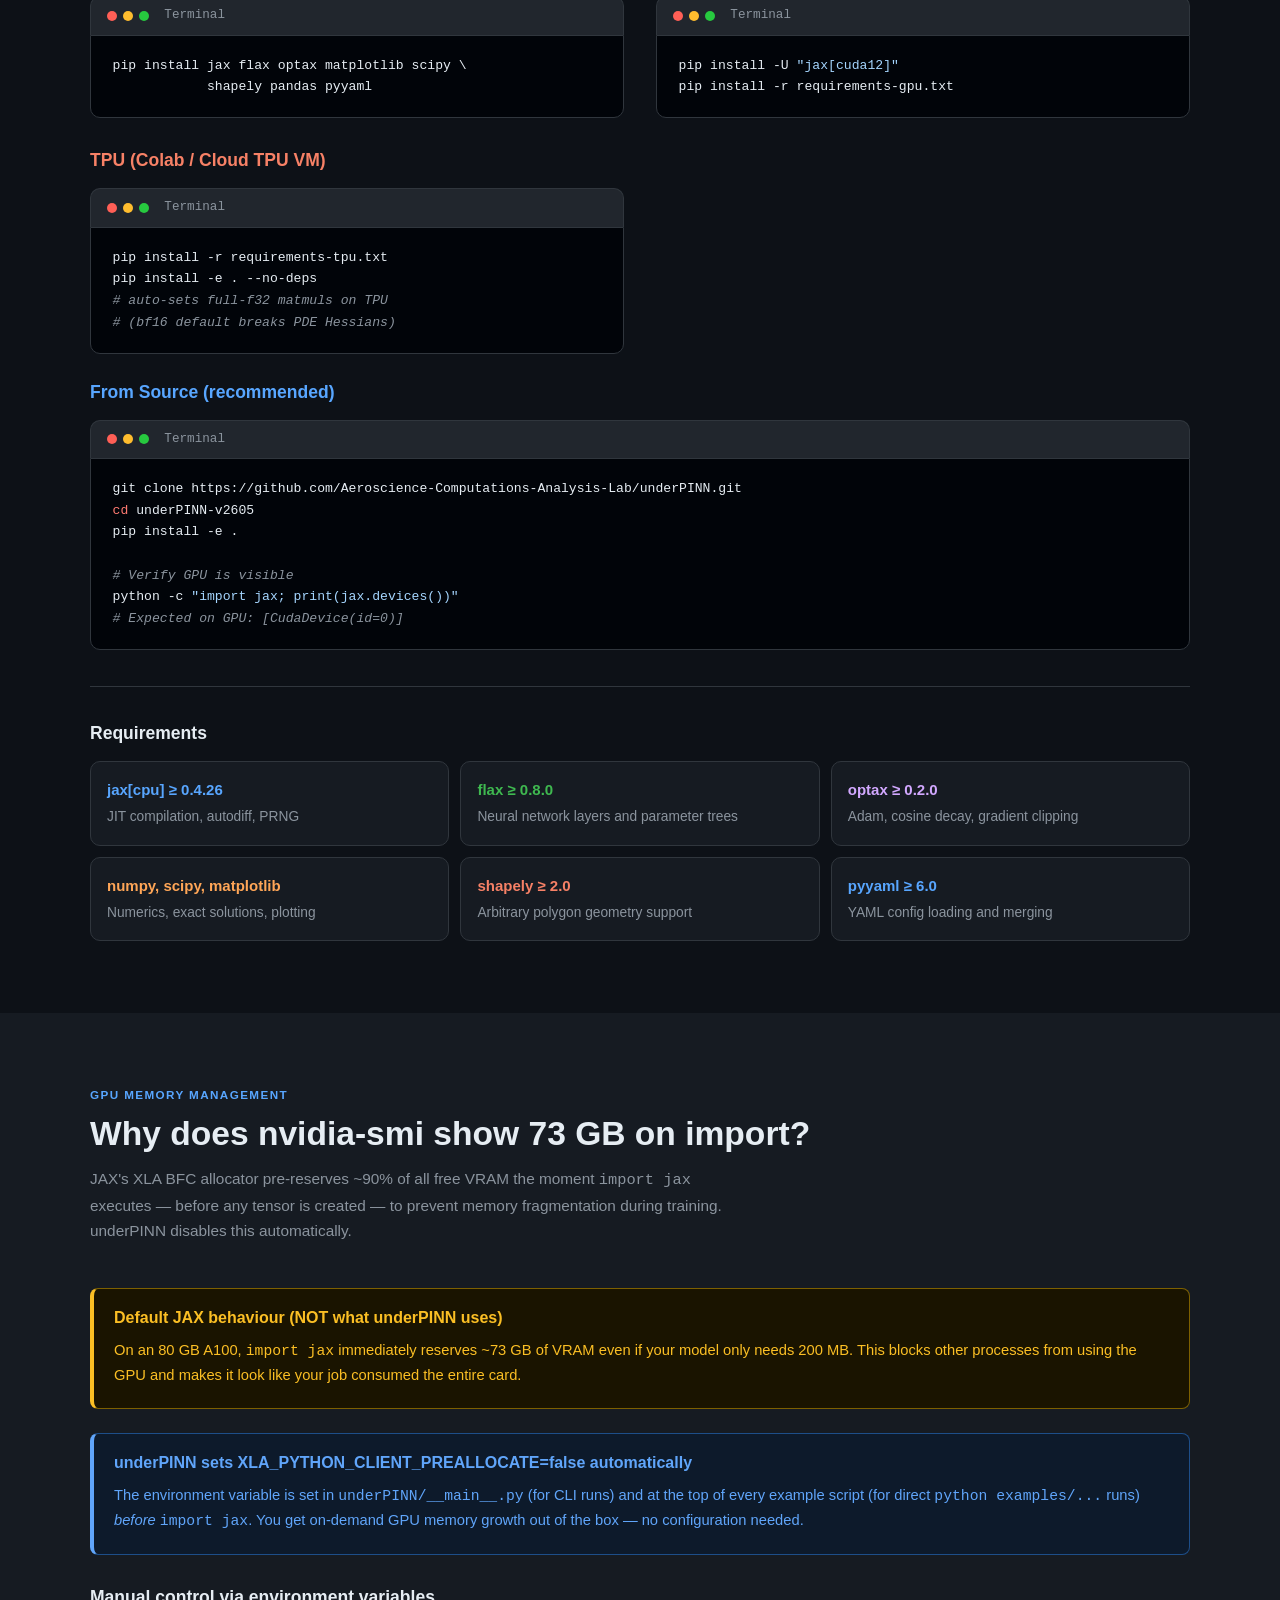
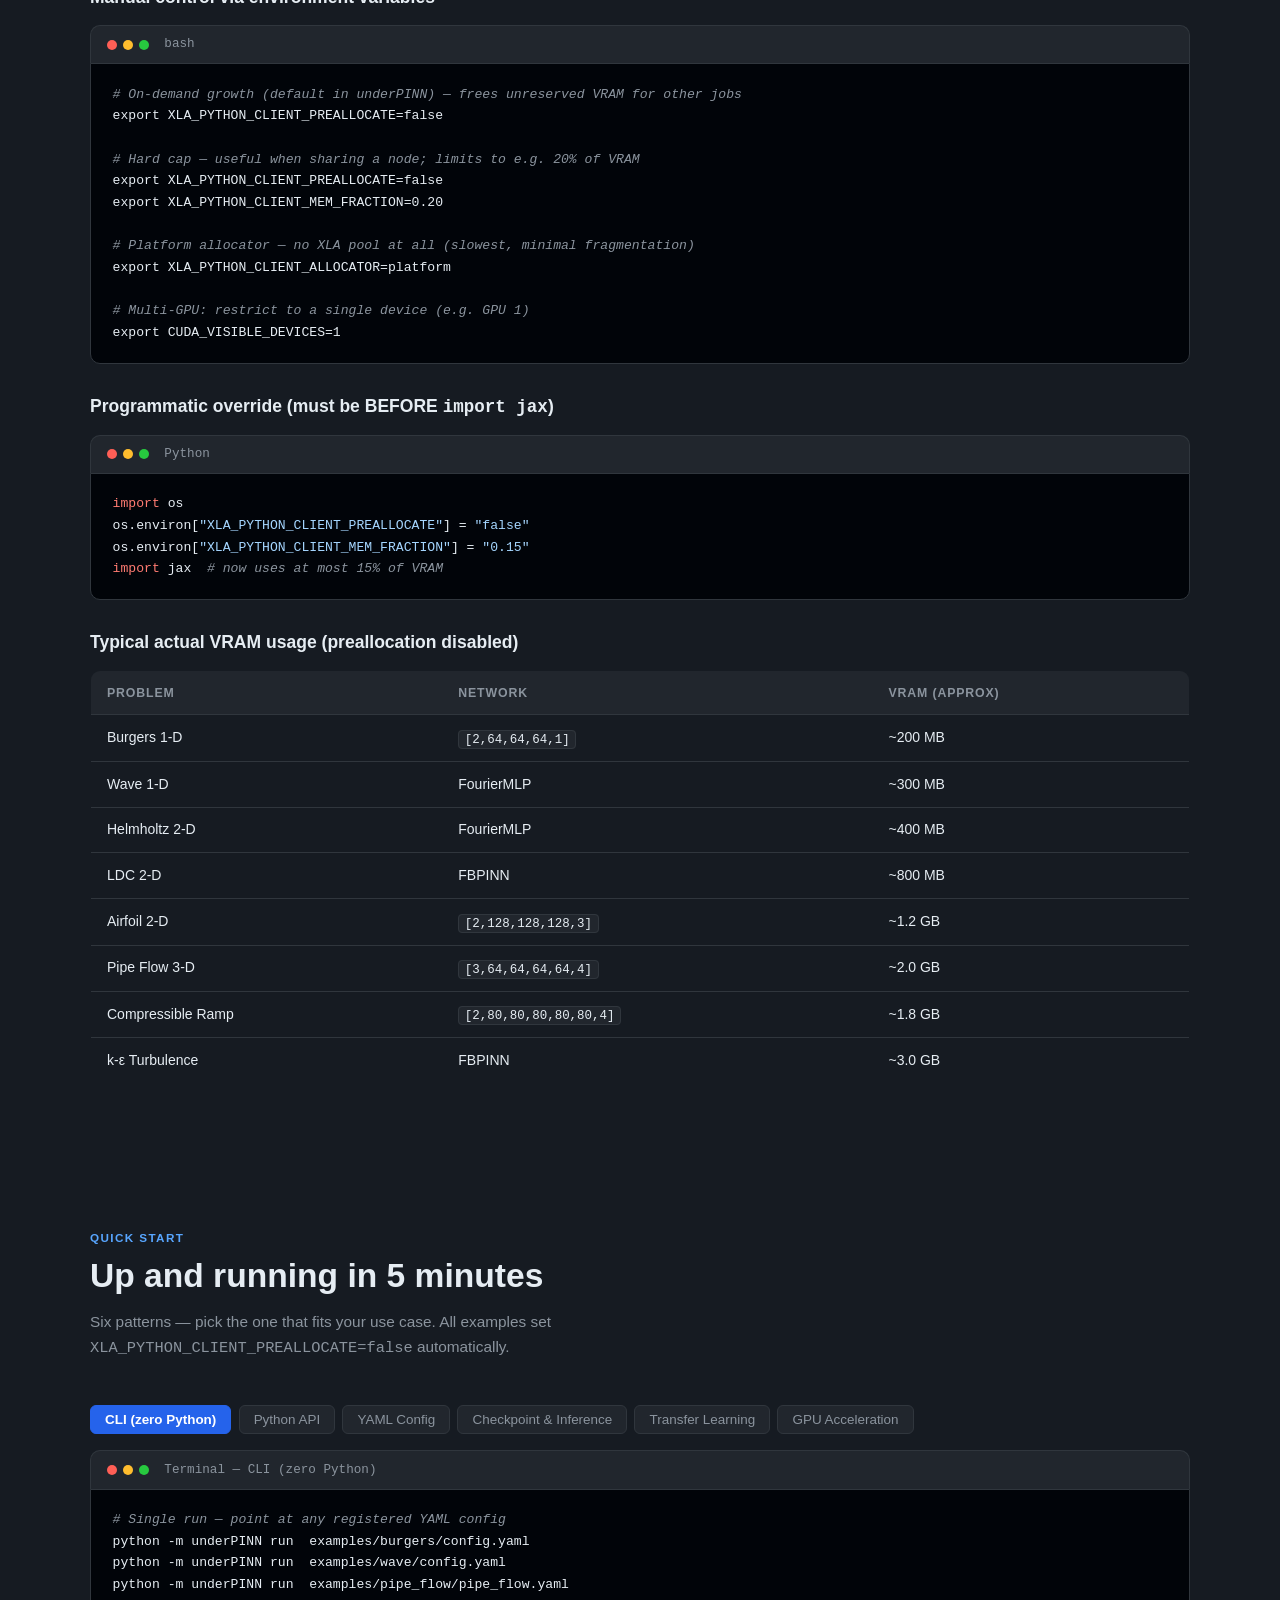
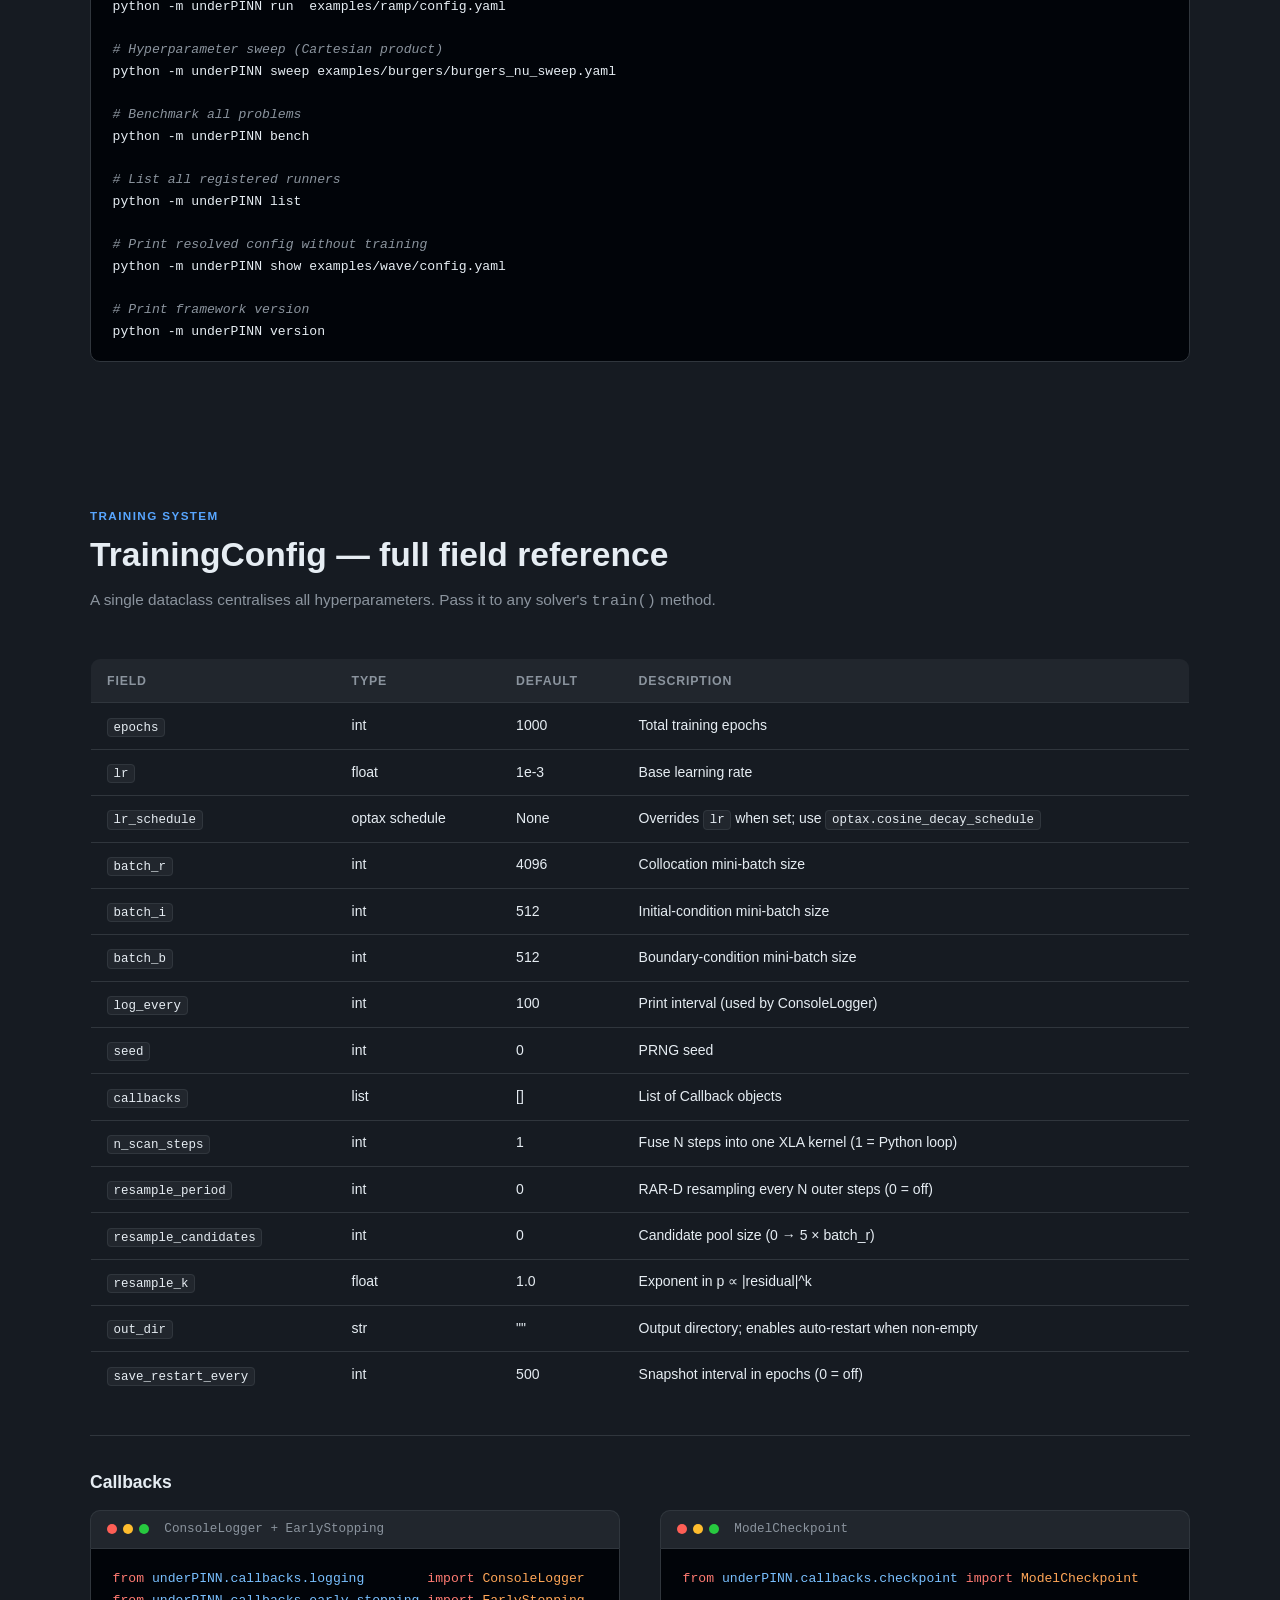
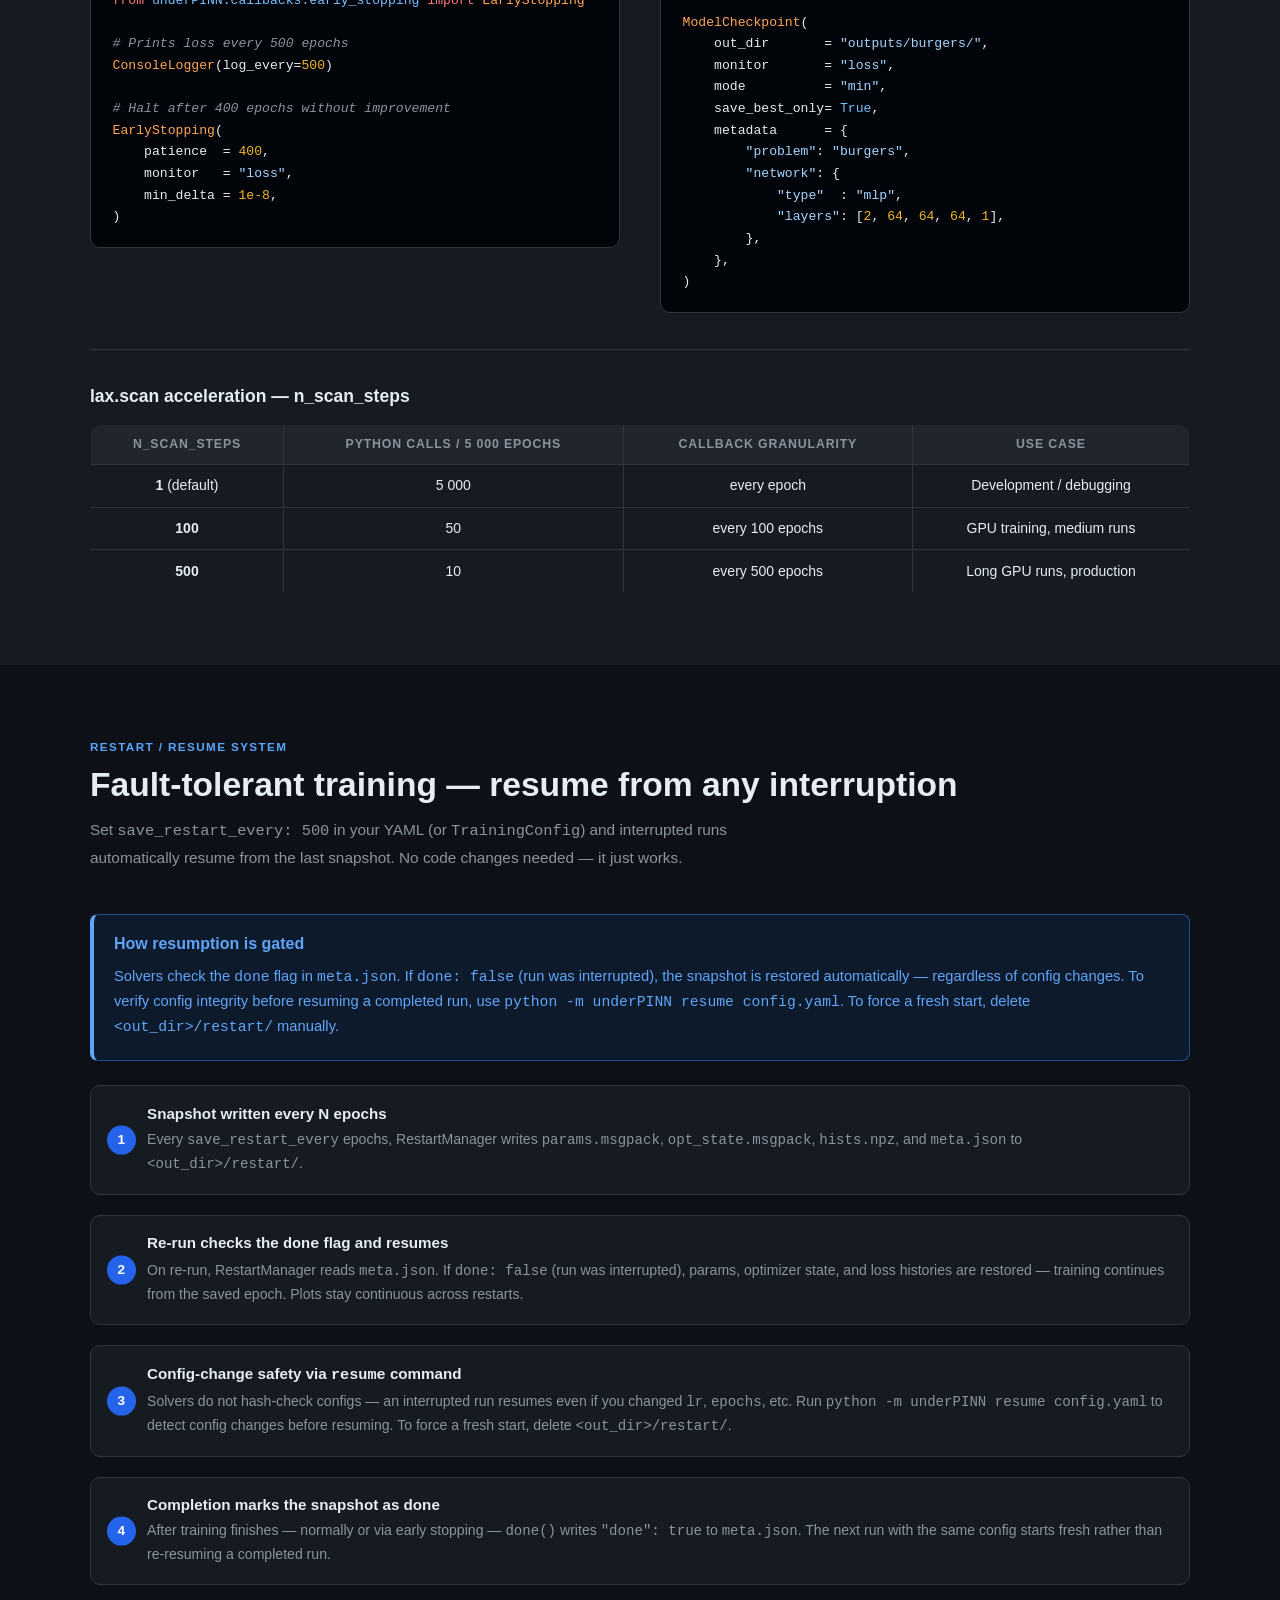
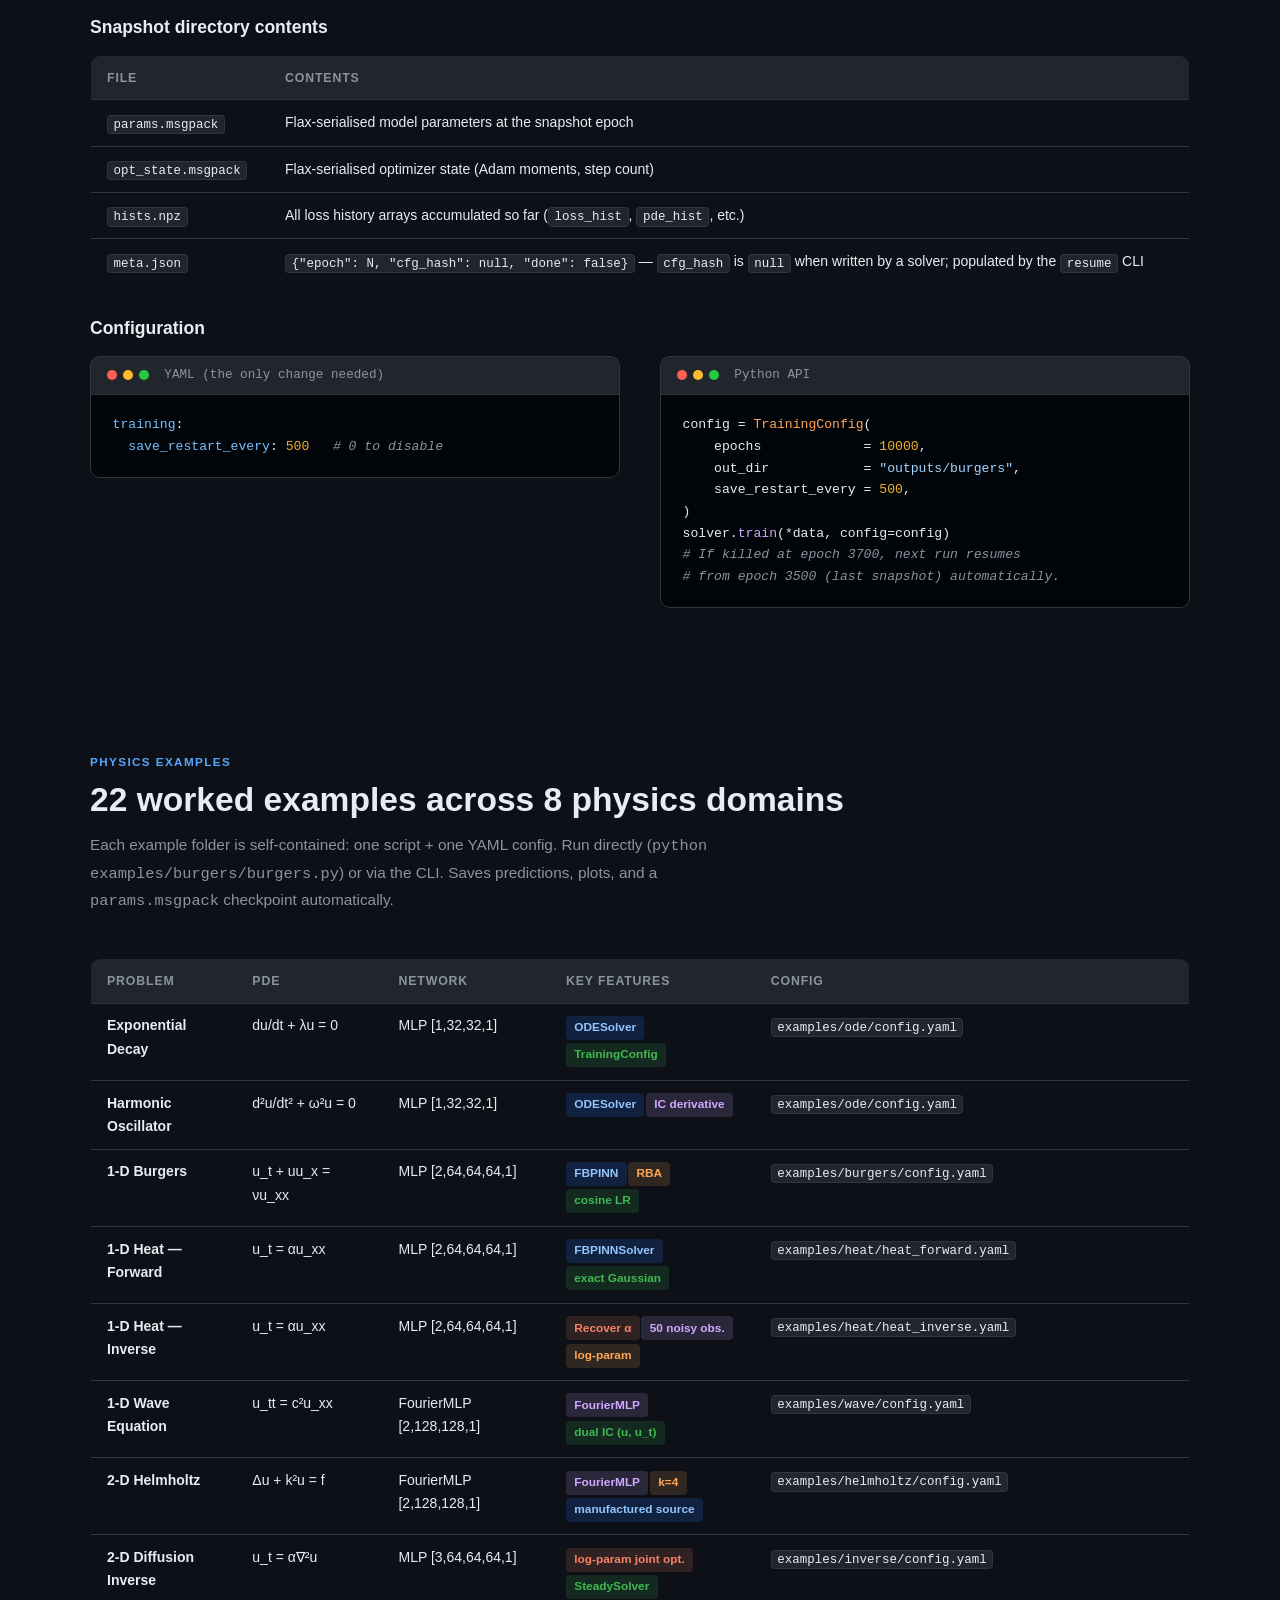
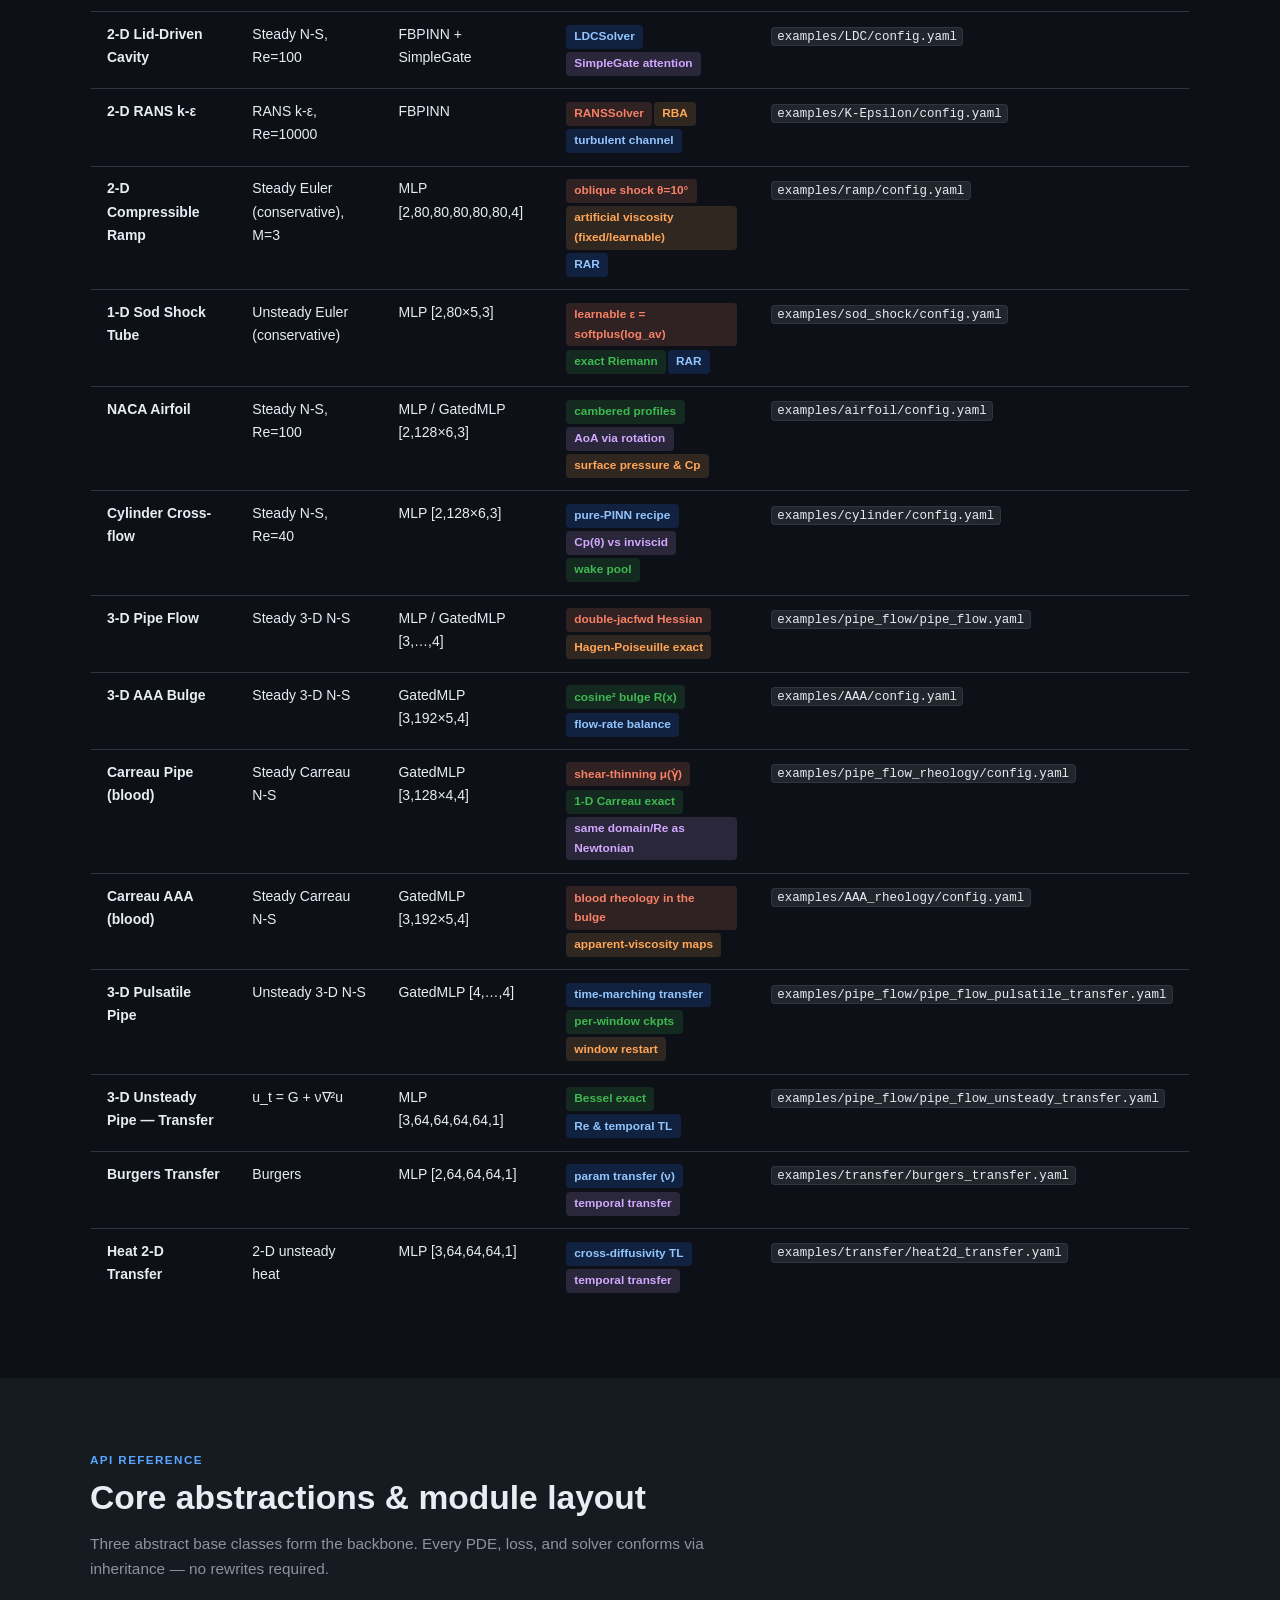
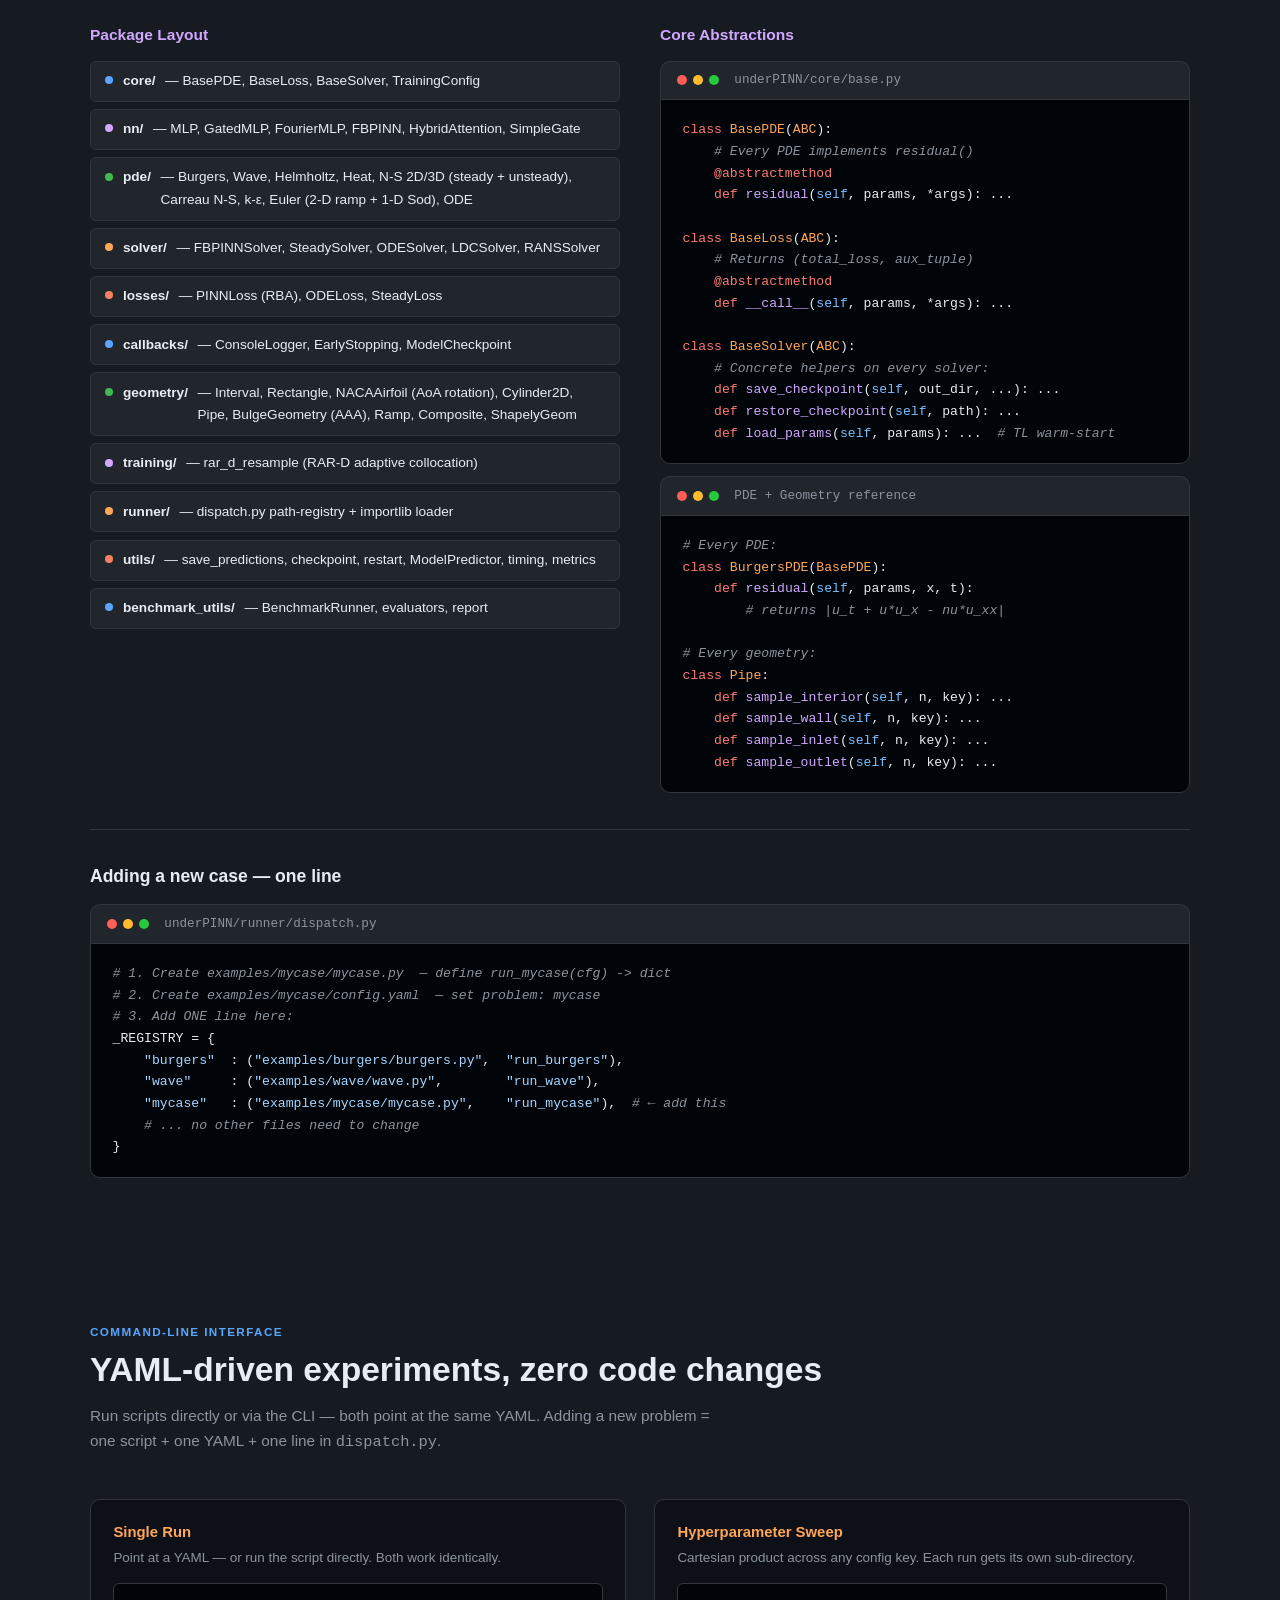
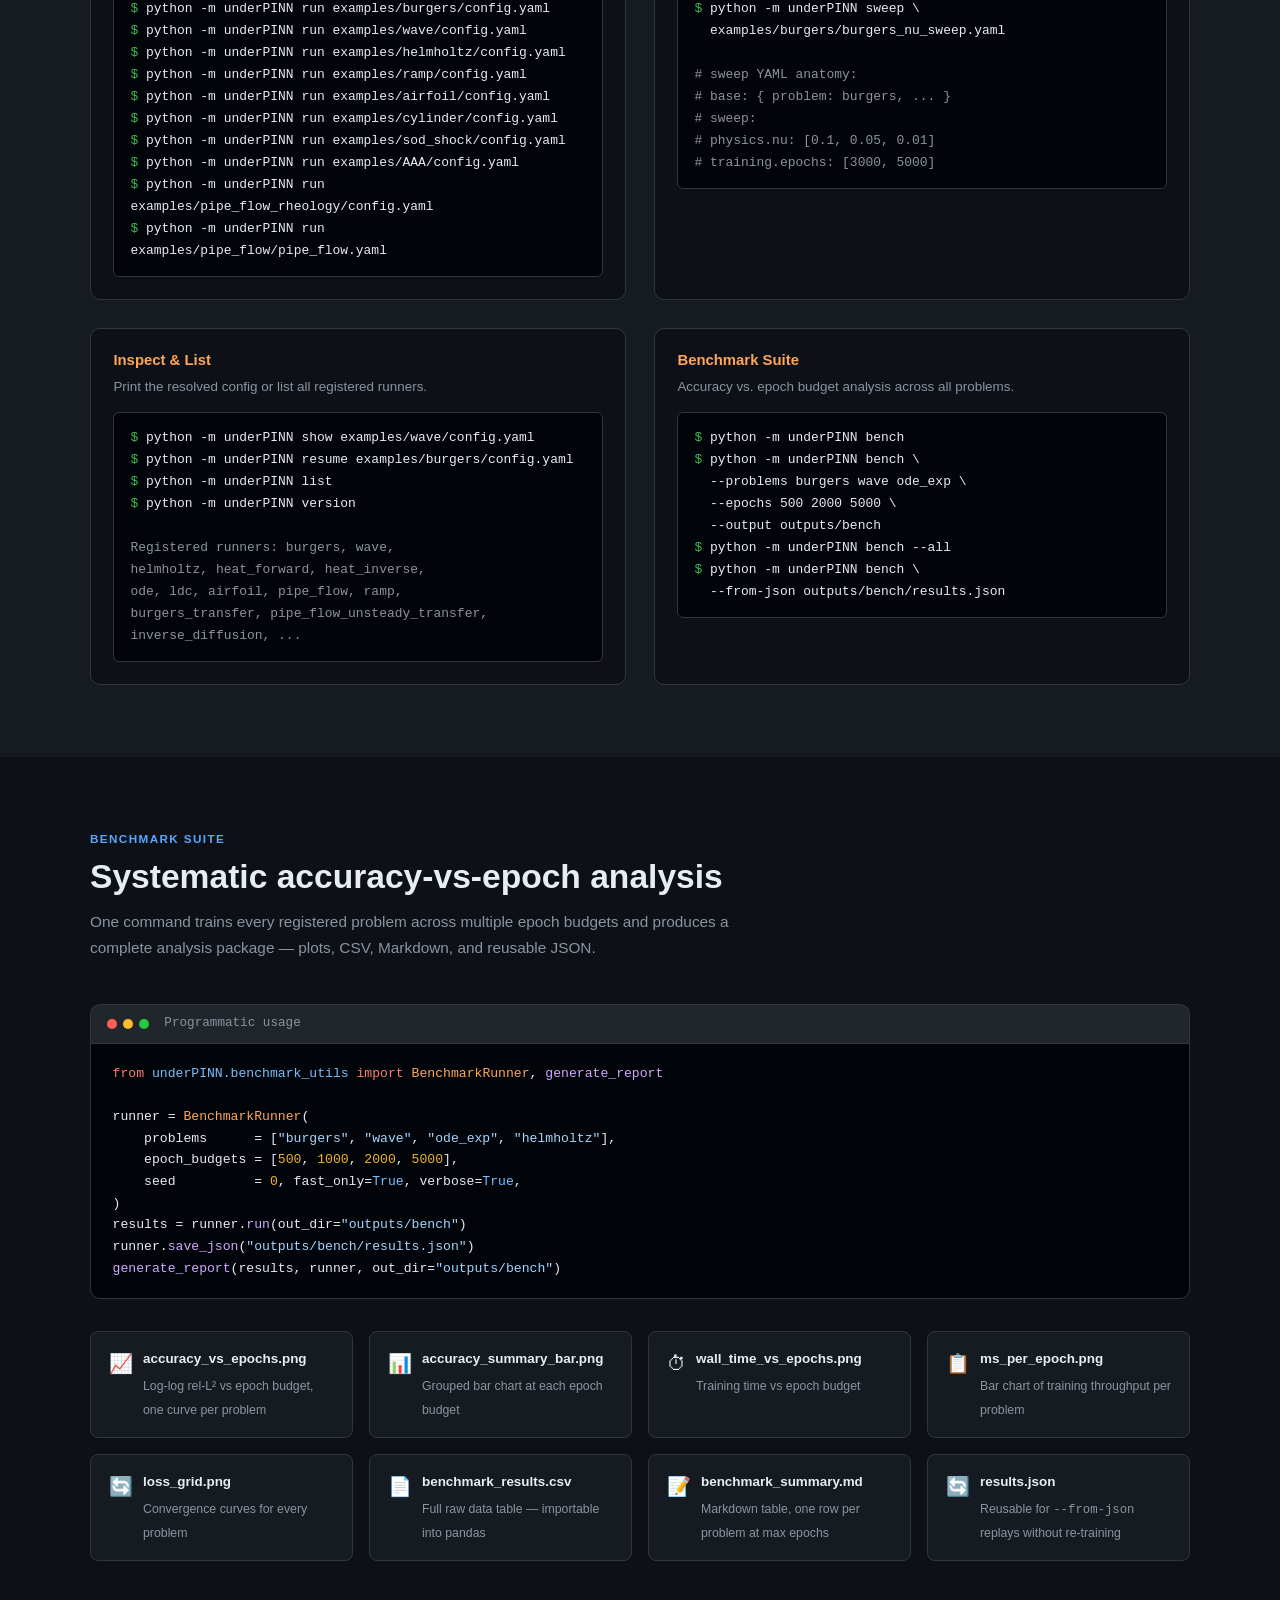
==== commit cb058553: "Updates" ====
--- a/docs/index.html
+++ b/docs/index.html
@@ -1173,7 +1173,7 @@
             <td><strong>Carreau Pipe (blood)</strong></td>
             <td>Steady Carreau N-S</td>
             <td>GatedMLP [3,128&times;4,4]</td>
-            <td><span class="tag tag-red">shear-thinning &mu;(&gamma;&#775;)</span><span class="tag tag-green">1-D Carreau exact</span><span class="tag tag-purple">&beta;=16, Cu=&lambda;U/R</span></td>
+            <td><span class="tag tag-red">shear-thinning &mu;(&gamma;&#775;)</span><span class="tag tag-green">1-D Carreau exact</span><span class="tag tag-purple">same domain/Re as Newtonian</span></td>
             <td><code>examples/pipe_flow_rheology/config.yaml</code></td>
           </tr>
           <tr>
